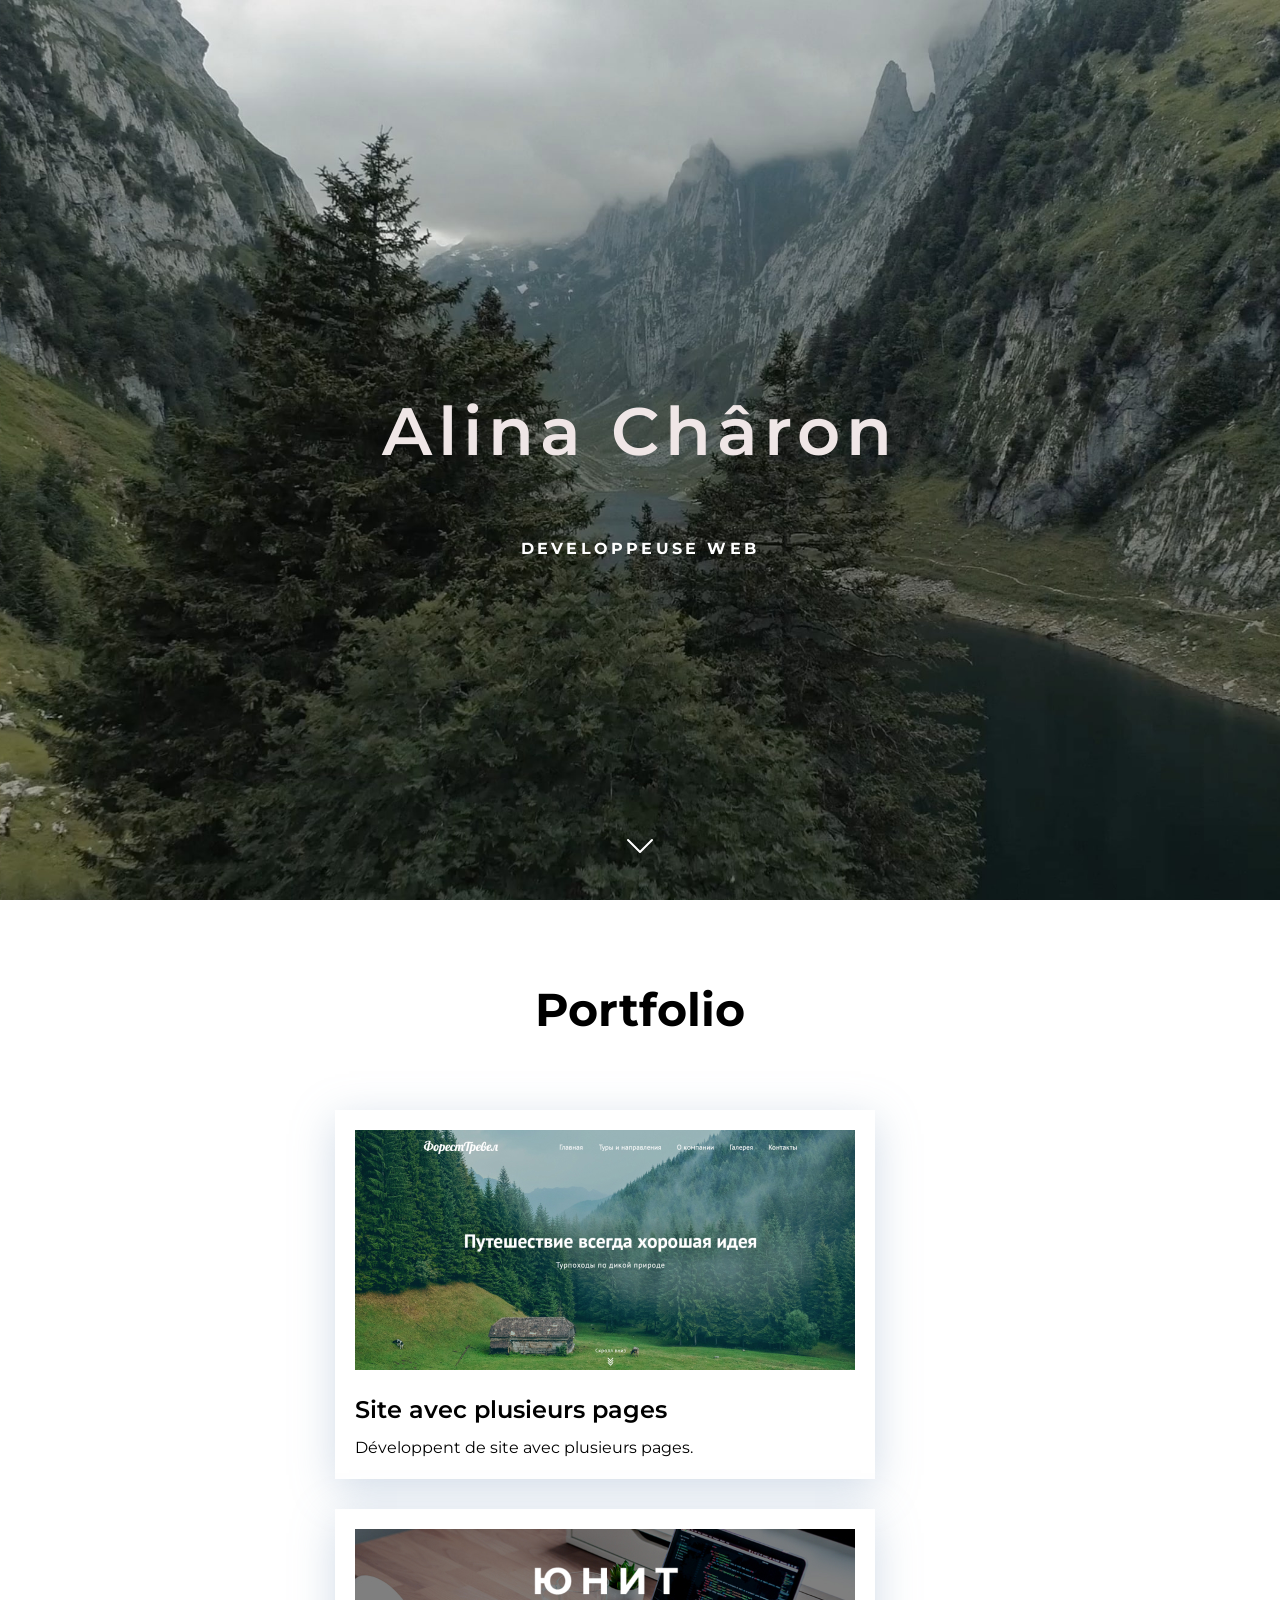
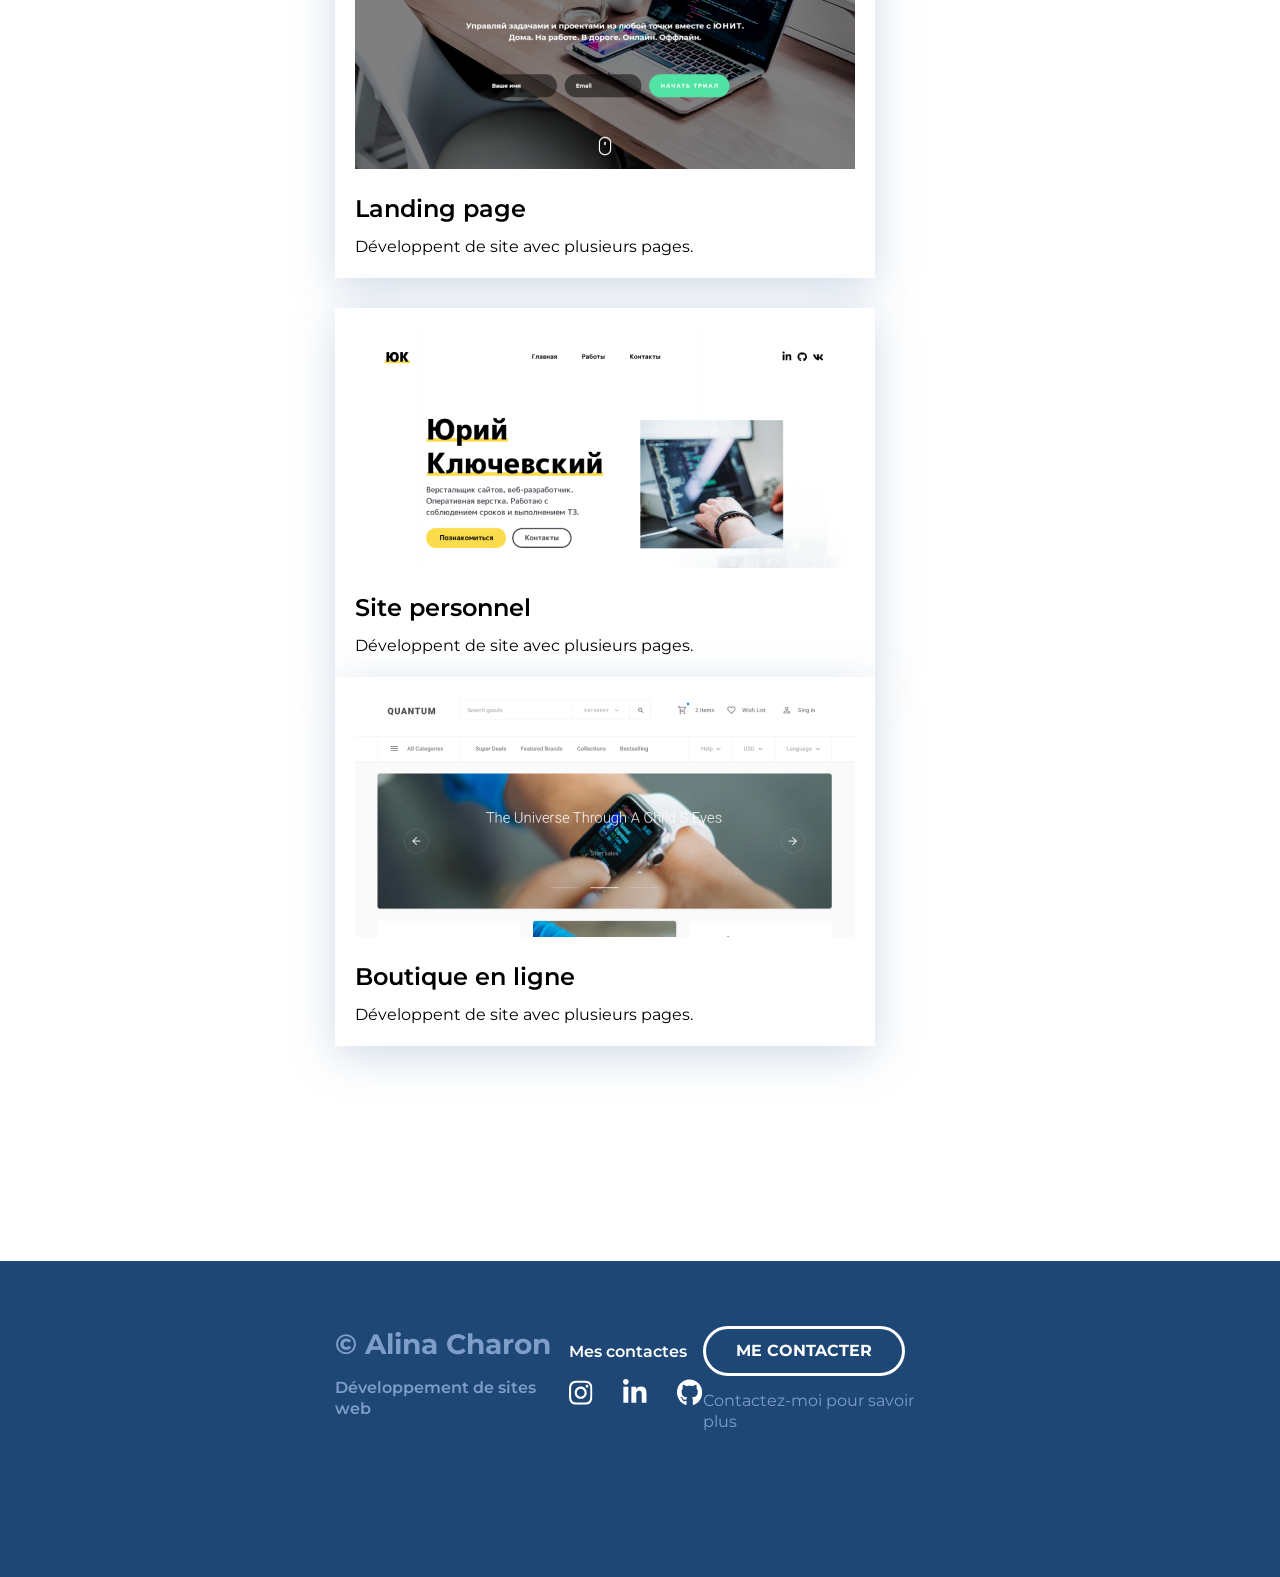
==== index.html @ 2ec5b975 "Add files via upload" ====
<!DOCTYPE html>
<html lang="fr">
<head>
    <meta charset="UTF-8">
    <meta name="viewport" content="width=device-width, initial-scale=1.0">
    <title>Alina Charon</title>
    <link rel="stylesheet" href="../css/style.css">
    <link rel="stylesheet" href="../css/media.css">
    <link rel="stylesheet" href="https://fonts.googleapis.com/css2?family=Montserrat:wght@400;600;700&family=Open+Sans:wght@300&display=swap">
</head>
<body>

    <header class="header" id="header">
        <h1 class="header_title">Alina Châron</h1>
        <p class="header_subtitle">Developpeuse Web</p>
        <a href="#portfolio" class="header-arrow"><img src="./img/header/arrow.svg" alt="lèche vers le bas"></a>
    </header>
<main>
    <section class="portfolio" id="portfolio">
        <div class="container">
            <h2 class="portfolio-header">Portfolio</h2>
            
            <div class="portfolio-cards-wrapper">
                <div class="card">
                <a class="card-link" href="/forest-travel.html">
                    <img class="card-img" src="./img/Portfolio/Group 5.jpg" alt="">
                    <h3 class="card-title">Site avec plusieurs pages</h3>
                    <p>Développent de site avec plusieurs pages.</p>
                </a>
                </div>
                <div class="card">
                    <a class="card-link" href="/forest-travel.html">
                        <img class="card-img" src="./img/Portfolio/Group 6.jpg" alt="">
                        <h3 class="card-title">Landing page</h3>
                        <p>Développent de site avec plusieurs pages.</p>
                    </a>
                </div>
                <div class="card">
                    <a class="card-link" href="/forest-travel.html">
                        <img class="card-img" src="./img/Portfolio/Group 7.jpg" alt="">
                        <h3 class="card-title">Site personnel</h3>
                        <p>Développent de site avec plusieurs pages.</p>
                    </a>
                </div>
                <div class="card">
                    <a class="card-link" href="/forest-travel.html">
                        <img class="card-img" src="./img/Portfolio/Group 8.jpg" alt="">
                        <h3 class="card-title">Boutique en ligne</h3>
                        <p>Développent de site avec plusieurs pages.</p>
                    </a>
                </div>
            </div>

        </div>
    </section>
</main>
    <footer class="footer">
        <div class="container">
            <div class="footer-row">
                <div class="footer-copyright">
                    <div class="footer-copyright-name">
                        © Alina Charon
                    </div>
                    <p>Développement de sites web</p>
                </div>

                <div class="footer-icons">
                    <p>Mes contactes</p>
                    <div class="footer-icons-row">
                        <a href="https://www.instagram.com/alina.charon/"> <img src="./img/icons/instagram 1.svg" alt=""></a>
                        <a href="https://www.linkedin.com/in/alina-ch%C3%A2ron/"> <img src="./img/icons/linkedin-in-brands.svg" alt=""></a>
                        <a href="https://github.com/alinacharon"> <img src="./img/icons/github-brands.svg" alt=""></a>
                    </div>

            </div>
            <div class="footer-contacts">
                <a class="footer-button" href="https://www.linkedin.com/in/alina-ch%C3%A2ron/">Me contacter</a>
                <p>Contactez-moi pour savoir plus</p>
            </div>
        </div>
        </div>
    </footer>
<script src="../libs/jquery-3.7.1.min.js"></script>
<script src="../libs/vide/jquery.vide.min.js"></script>

<script src="../js/main.js"></script>
</body>
</html>
---- css/style.css ----
* {
    box-sizing: border-box;
}
html {
    scroll-behavior: smooth;
}

body {
    margin: 0;
    font-family: 'Montserrat', sans-serif;
    color: black;
}
img {
    max-width: 100%;
}


.header {
    position: relative;
    width: 100%;
    height: 100vh;
    /* background-image:url('../img/header/header-bg.jpg'); */
    background-size: cover;
    background-repeat: no-repeat;
    background-position:center;
    display: flex;
    flex-direction: column;
    justify-content: center;
    align-items: center;
}
.container {
    width: 50%;
    margin-left: auto;
    margin-right: auto;
    padding-left: 15px;
    padding-right: 15px;
}
.header_title {
    color: rgb(239, 230, 230);
    font-size: 67px;
    letter-spacing: 6px ;
    font-weight: 600;
    line-height: 190%;
    margin-bottom: 25px;
    text-align: center;
}
.header_subtitle {
    color: white;
    font-size: 16px;
    font-family: Montserrat;
    font-weight: 700;
    text-transform: uppercase;
    line-height: 24px;
    letter-spacing: 3.20px;
}

.header-arrow {
    background-image: url('./img/header/arrow.svg');
    width: 48px;
    height: 48px;
    position: absolute;
    bottom: 30px;
    left: 50%;
    transform: translate(-50%,0); 
}
.header-arrow:hover {
    opacity: 0.3;
}
/*Portfolio*/
.portfolio {
padding-top: 80px;
padding-bottom: 115px;
}

.portfolio-cards-wrapper {
    display: flex;
    flex-wrap: wrap;
    justify-content: space-between;
}

.portfolio-header {
    margin: 0;
    margin-bottom: 70px;
    color: black;
    font-size: 46px;
    font-family: Montserrat;
    font-weight: 700;
    text-align: center;
    line-height: 59.80px;

}
.card {
    margin-bottom: 30px;
    background-color: white;
    max-width: 540px;
    box-shadow: 0px 10px 40px rgba(126.08, 155.18, 189.13, 0.35);
    transition: transform 0.2s ease-in
}
.card:hover {
    transform: translateY(-15px);
}

.card-link {
    padding: 20px;
    color: black;
    display: block;
    text-decoration: none;
    transition: color 0.2s ease-in; 
}

.card-link:hover {
    color: rgb(39,91,236);
    
}

.card:last-child, .card:nth-last-child(2) {
    margin-bottom: 0;
}

.card-img {
margin-bottom: 20px;
}

.card-title {
    margin: 0;
    margin-bottom: 13px;
    font-size: 24px;
    font-weight: 600;
    line-height: 31.20px;
}

.card p {
    margin: 0;
    font-size: 16px;
    font-weight: 400;
    line-height: 20.80px;
}

.footer {
    margin-top: 100px;
    padding-top: 65px;
    padding-bottom: 130px;
    background-color: #1E4776; 
    color:white;
}

.footer-row {
    display: flex;
    justify-content: space-between;
}

.footer-copyright {
     color: #7E9EC9;
     line-height: 1.3;
}

.footer-copyright-name {
    max-width: 350px;
    color: #7E9EC9;
    font-size: 28px;
    font-weight: 700;
    margin-bottom: 15px;

}

.footer-copyright p {
font-size: 16px;
font-weight: 600;
margin-bottom: 15px;
}
.footer-icons {
    max-width: 350px;
}

.footer-icons p {
    font-size: 16px;
    font-weight: 600;
    line-height: 1.3;
}

.footer-icons-row {
    display: flex;
    align-items: center;
}

.footer-icons-row >* + * {
    margin-left: 30px;
}

.footer-contacts {
    font-size: 16px; 
    font-weight: 700; 
    max-width: 350px;
}

.footer-button {
    color: white;
    padding-left: 30px;
    padding-right: 30px;
    display: inline-block;
    border-radius: 50px; 
    height: 50px;
    border: 3px white solid;
    line-height: 44px;
    font-size: 16px; 
    font-weight: 700; 
    text-transform: uppercase; 
    text-decoration: none;
    transition: all 0.2s ease-in; 

}
.footer-button:hover {
    background-color: white;
    color: #1E4776;
}

.footer-contacts p {
    margin: 15px 0;
    color: #7E9EC9;
    font-size: 16px;
    font-weight: 400;
    line-height: 20.80px;
}

/*Project*/

.project {
padding-top: 80px 0 120px 0;
text-align: center;

}
.project-header {
    color: black;
    font-size: 46px;
    font-weight: 700;
    line-height: 59.80px;
    margin-bottom: 40px;

}
.project-img {
    margin-bottom: 70px;

}
.project-description {
    margin: 0 auto 60px;
    max-width: 730px;

}
.project-description p {
    font-size: 16px;
    margin-top: 0;
    margin-bottom: 15px;
    font-weight: 400;
    line-height: 24px;
    
}
.project-description a {
    text-decoration: none;
}

.project-button-back {
    color:  #275BEC;
    padding-left: 30px;
    padding-right: 30px;
    display: inline-block;
    border-radius: 50px; 
    height: 60px;
    border: 3px  #275BEC solid;
    line-height: 54px;
    font-size: 16px; 
    font-weight: 700; 
    text-transform: uppercase; 
    text-decoration: none;
}

.project-button-back:hover {
    background-color:  #275BEC;
    color: white;
    transition: all 0.2s ease-in; 
}
---- css/media.css ----
/* Медиа запрос: для экранов с шириной ДО 1140px */
@media (max-width: 1140px) {
    .card {
        width: calc(50% - 15px);
    }

    .footer {
        padding-top: 40px;
        padding-bottom: 60px;
    }

    .footer-row {
        flex-direction: column-reverse;
        align-items: center;
        text-align: center;
    }

    .footer-col {
        margin-bottom: 50px;
    }

    .footer-col:first-child {
        margin-bottom: 0;
    }


}

/* Медиа запрос: для экранов с шириной ДО 760px */
@media (max-width: 760px) {
    .header-title {
        font-size: 32px;
    }

    .header-subtitle {
        font-size: 14px;
    }

    .portfolio {
        padding-top: 40px;
        padding-bottom: 60px;
    }

    .portfolio-header {
        font-size: 32px;
        margin-bottom: 30px;
    }

    .portfolio-cards-wrapper {
        justify-content: center;
    }

    .card {
        max-width: 530px;
        width: 100%;
    }

    .card:nth-last-child(2) {
        margin-bottom: 30px;
    }

    .card-link {
        padding: 15px;
    }

    .card-img {
        margin-bottom: 10px;
    }

    .card-title {
        font-size: 18px;
        margin-bottom: 10px;
    }

    .card p {
        font-size: 14px;
    }

    .footer-copyright-name {
        font-size: 18px;
        margin-bottom: 5px;
    }

    .footer-copyright p {
        font-size: 14px;
    }

    .footer-icons p {
        font-size: 14px;
    }

    .footer-contacts p {
        font-size: 14px;
        margin: 0;
        margin-top: 15px;
    }

    /* Дополнительный фикс. которого не было в видео */
    .footer-button {
        padding-left: 15px;
        padding-right: 15px;
    }

    .project {
        padding: 40px 0 60px;
    }

    .project-header {
        font-size: 28px;
        margin-bottom: 30px;
    }

    .project-img {
        margin-bottom: 20px;
    }

    .project-description {
        margin-bottom: 50px;
    }

    .project-button-back {
        padding: 0 10px;
        width: 100%;
        max-width: 320px;
        font-size: 10px;
    }
   

}
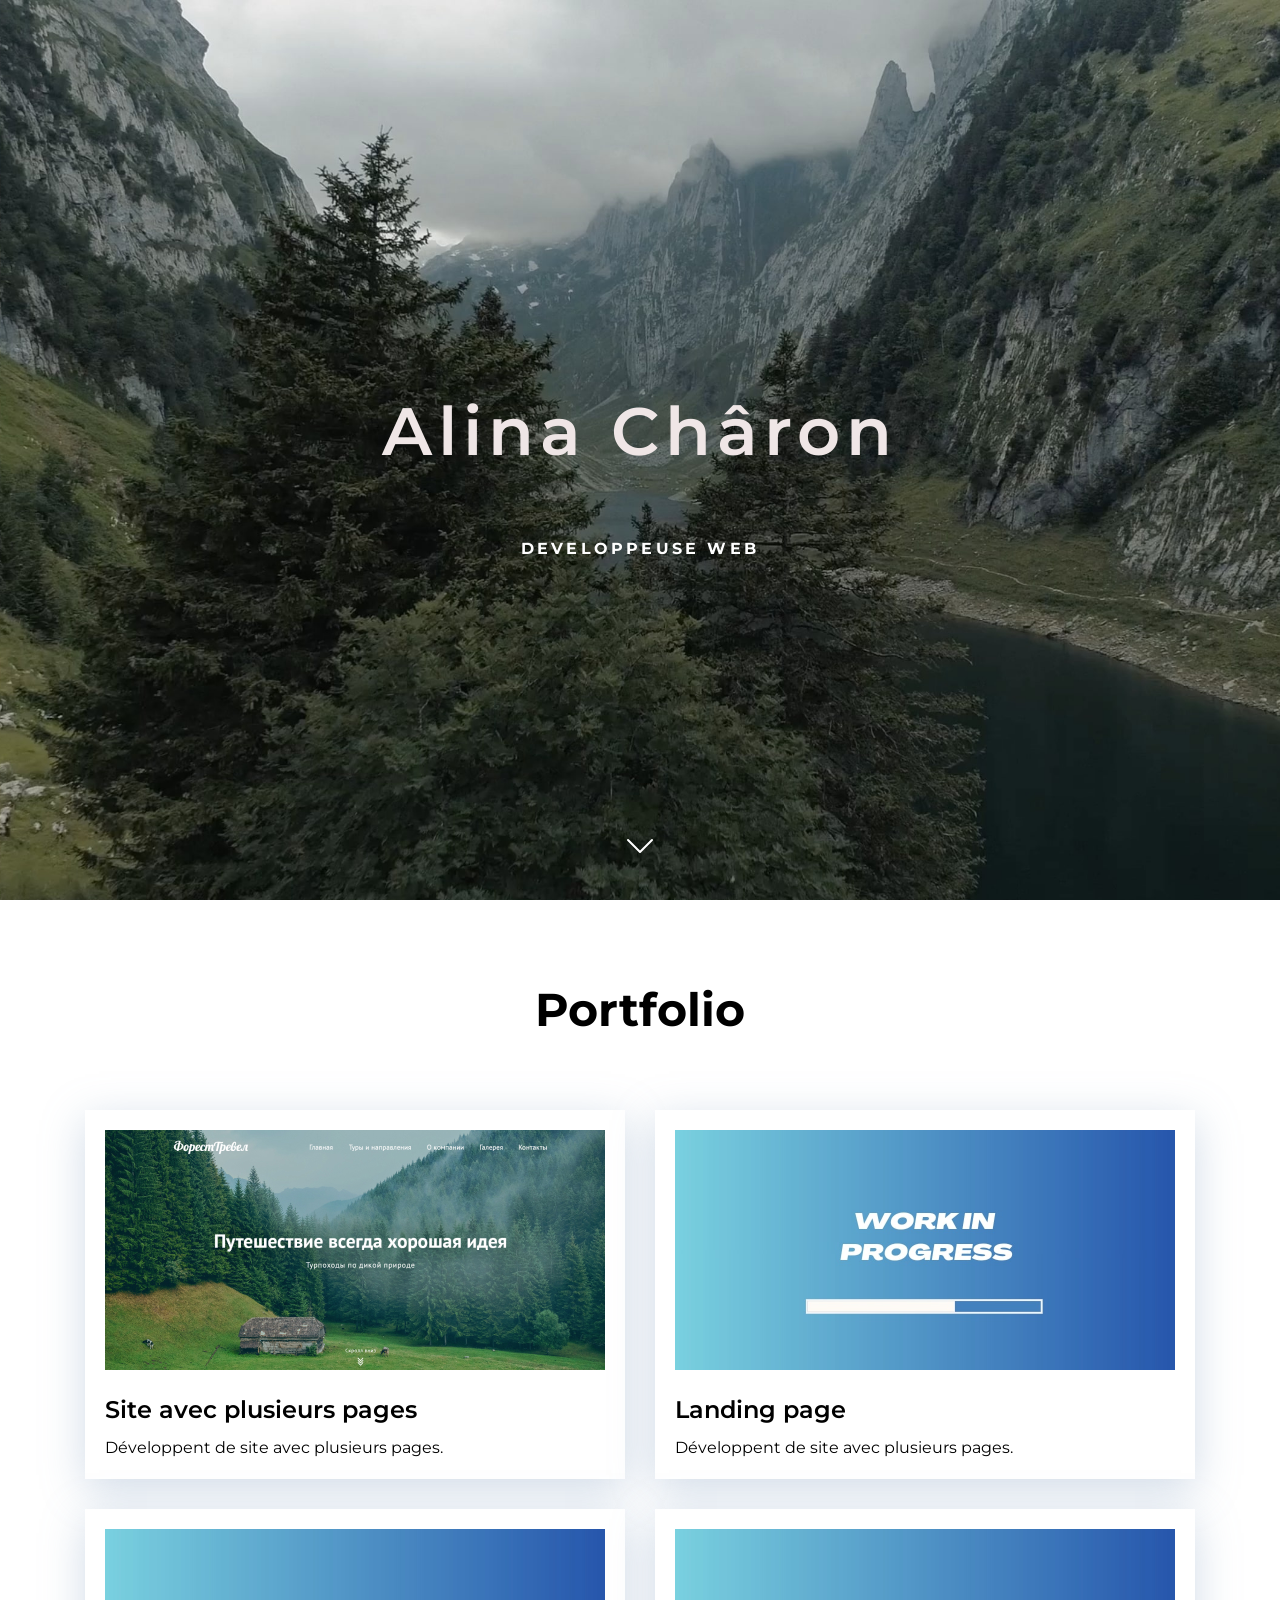
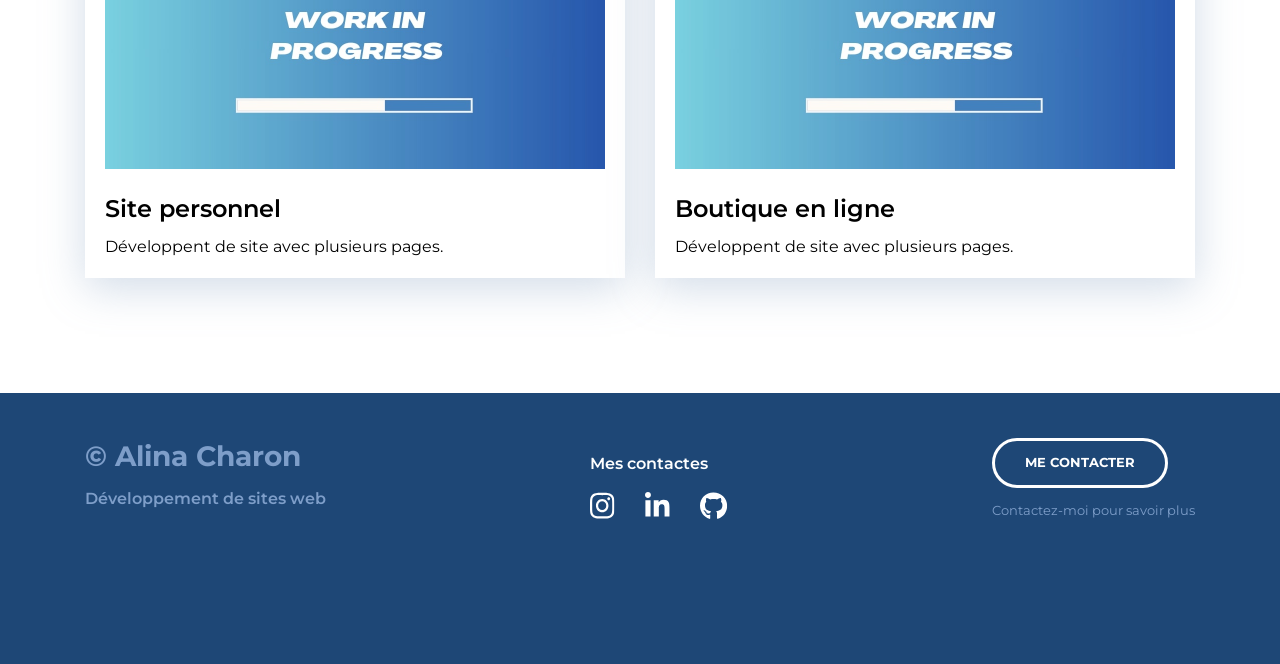
==== commit 2bcce640: "Update index.html" ====
--- a/index.html
+++ b/index.html
@@ -5,7 +5,7 @@
     <meta name="viewport" content="width=device-width, initial-scale=1.0">
     <title>Alina Charon</title>
     <link rel="stylesheet" href="../css/style.css">
-    <link rel="stylesheet" href="../css/media.css">
+    <link rel="stylesheet" href="../css/media.css"> 
     <link rel="stylesheet" href="https://fonts.googleapis.com/css2?family=Montserrat:wght@400;600;700&family=Open+Sans:wght@300&display=swap">
 </head>
 <body>
@@ -29,22 +29,22 @@
                 </a>
                 </div>
                 <div class="card">
-                    <a class="card-link" href="/forest-travel.html">
-                        <img class="card-img" src="./img/Portfolio/Group 6.jpg" alt="">
+                    <a class="card-link" href="#">
+                        <img class="card-img" src="./img/Portfolio/in-progress.jpg" alt="">
                         <h3 class="card-title">Landing page</h3>
                         <p>Développent de site avec plusieurs pages.</p>
                     </a>
                 </div>
                 <div class="card">
-                    <a class="card-link" href="/forest-travel.html">
-                        <img class="card-img" src="./img/Portfolio/Group 7.jpg" alt="">
+                    <a class="card-link" href="#">
+                        <img class="card-img" src="./img/Portfolio/in-progress.jpg" alt="">
                         <h3 class="card-title">Site personnel</h3>
                         <p>Développent de site avec plusieurs pages.</p>
                     </a>
                 </div>
                 <div class="card">
-                    <a class="card-link" href="/forest-travel.html">
-                        <img class="card-img" src="./img/Portfolio/Group 8.jpg" alt="">
+                    <a class="card-link" href="#">
+                        <img class="card-img" src="./img/Portfolio/in-progress.jpg" alt="">
                         <h3 class="card-title">Boutique en ligne</h3>
                         <p>Développent de site avec plusieurs pages.</p>
                     </a>
--- a/css/style.css
+++ b/css/style.css
@@ -1,6 +1,8 @@
+
 * {
     box-sizing: border-box;
 }
+
 html {
     scroll-behavior: smooth;
 }
@@ -8,36 +10,46 @@
 body {
     margin: 0;
     font-family: 'Montserrat', sans-serif;
-    color: black;
-}
+    color: #000000;
+}
+
 img {
     max-width: 100%;
 }
 
-
-.header {
-    position: relative;
-    width: 100%;
-    height: 100vh;
-    /* background-image:url('../img/header/header-bg.jpg'); */
-    background-size: cover;
-    background-repeat: no-repeat;
-    background-position:center;
-    display: flex;
-    flex-direction: column;
-    justify-content: center;
-    align-items: center;
-}
 .container {
-    width: 50%;
+    max-width: 1140px;
     margin-left: auto;
     margin-right: auto;
     padding-left: 15px;
     padding-right: 15px;
 }
+
+.none {
+    display: none !important;
+}
+
+/* Header */
+
+.header {
+    position: relative;
+
+    display: flex;
+    flex-direction: column; 
+    justify-content: center; 
+    align-items: center; 
+
+    width: 100%;
+    height: 100vh;
+
+  
+    background-size: cover;
+    background-position: center;
+}
+
 .header_title {
     color: rgb(239, 230, 230);
-    font-size: 67px;
+    font-size: clamp(28px, 8vw, 67px);
     letter-spacing: 6px ;
     font-weight: 600;
     line-height: 190%;
@@ -55,21 +67,33 @@
 }
 
 .header-arrow {
-    background-image: url('./img/header/arrow.svg');
     width: 48px;
     height: 48px;
+
     position: absolute;
     bottom: 30px;
     left: 50%;
-    transform: translate(-50%,0); 
+    transform: translate(-50%, 0);
 }
 .header-arrow:hover {
     opacity: 0.3;
 }
-/*Portfolio*/
+
+/* Portfolio */
+
 .portfolio {
-padding-top: 80px;
-padding-bottom: 115px;
+    padding-top: 80px;
+    padding-bottom: 115px;
+}
+
+.portfolio-header {
+    margin: 0;
+    margin-bottom: 70px;
+    font-weight: 700;
+    font-size: 46px;
+    line-height: 130%;
+    text-align: center;
+    color: #000000;
 }
 
 .portfolio-cards-wrapper {
@@ -78,39 +102,28 @@
     justify-content: space-between;
 }
 
-.portfolio-header {
-    margin: 0;
-    margin-bottom: 70px;
-    color: black;
-    font-size: 46px;
-    font-family: Montserrat;
-    font-weight: 700;
-    text-align: center;
-    line-height: 59.80px;
-
-}
 .card {
     margin-bottom: 30px;
+    max-width: 540px;
     background-color: white;
-    max-width: 540px;
-    box-shadow: 0px 10px 40px rgba(126.08, 155.18, 189.13, 0.35);
-    transition: transform 0.2s ease-in
-}
+    box-shadow: 0px 10px 40px rgba(126, 155, 189, 0.35);
+    transition: transform 0.2s ease-in;
+}
+
 .card:hover {
     transform: translateY(-15px);
 }
 
 .card-link {
+    display: block;
     padding: 20px;
     color: black;
-    display: block;
     text-decoration: none;
-    transition: color 0.2s ease-in; 
+    transition: color 0.2s ease-in;
 }
 
 .card-link:hover {
-    color: rgb(39,91,236);
-    
+    color: rgb(39, 91, 236);
 }
 
 .card:last-child, .card:nth-last-child(2) {
@@ -118,63 +131,64 @@
 }
 
 .card-img {
-margin-bottom: 20px;
+    margin-bottom: 20px;
 }
 
 .card-title {
     margin: 0;
     margin-bottom: 13px;
+    font-weight: 600;
     font-size: 24px;
-    font-weight: 600;
-    line-height: 31.20px;
+    line-height: 130%;
 }
 
 .card p {
     margin: 0;
     font-size: 16px;
-    font-weight: 400;
-    line-height: 20.80px;
-}
+    line-height: 130%;
+}
+
+/* Footer */
 
 .footer {
-    margin-top: 100px;
-    padding-top: 65px;
+    padding-top: 45px;
     padding-bottom: 130px;
-    background-color: #1E4776; 
-    color:white;
+    background: #1E4776;
+    color: white;
 }
 
 .footer-row {
     display: flex;
+    flex-direction: row;
     justify-content: space-between;
 }
 
+.footer-col {
+    max-width: 350px;
+    flex-grow: 1;
+}
+
 .footer-copyright {
-     color: #7E9EC9;
-     line-height: 1.3;
+    color: #7E9EC9;
+    line-height: 1.3;    
 }
 
 .footer-copyright-name {
-    max-width: 350px;
-    color: #7E9EC9;
-    font-size: 28px;
-    font-weight: 700;
+    font-weight: 700;
+    font-size: clamp(16px, 3vw, 28px);
     margin-bottom: 15px;
-
 }
 
 .footer-copyright p {
-font-size: 16px;
-font-weight: 600;
-margin-bottom: 15px;
-}
-.footer-icons {
-    max-width: 350px;
+    margin: 0;
+    margin-bottom: 15px;
+    font-size: clamp(10px, 2vw, 16px);
+    font-weight: 600;
 }
 
 .footer-icons p {
-    font-size: 16px;
-    font-weight: 600;
+    font-weight: 600;
+    font-size: 16px;
     line-height: 1.3;
 }
 
@@ -183,32 +197,29 @@
     align-items: center;
 }
 
-.footer-icons-row >* + * {
+.footer-icons-row > * + * {
     margin-left: 30px;
 }
 
-.footer-contacts {
-    font-size: 16px; 
-    font-weight: 700; 
-    max-width: 350px;
-}
-
 .footer-button {
-    color: white;
+    display: inline-block;
+    height: 50px;
     padding-left: 30px;
     padding-right: 30px;
-    display: inline-block;
-    border-radius: 50px; 
-    height: 50px;
-    border: 3px white solid;
+
+    border: 3px solid #FFFFFF;
+    border-radius: 50px;
+
+    color: white;
+    font-weight: 700;
+    font-size: clamp(8px, 1vw, 16px);
     line-height: 44px;
-    font-size: 16px; 
-    font-weight: 700; 
-    text-transform: uppercase; 
+    text-transform: uppercase;
     text-decoration: none;
-    transition: all 0.2s ease-in; 
-
-}
+
+    transition: all 0.2s ease-in;
+}
+
 .footer-button:hover {
     background-color: white;
     color: #1E4776;
@@ -216,62 +227,62 @@
 
 .footer-contacts p {
     margin: 15px 0;
+    font-size: clamp(10px, 1vw, 16px);
+    line-height: 1.3;
     color: #7E9EC9;
-    font-size: 16px;
-    font-weight: 400;
-    line-height: 20.80px;
-}
-
-/*Project*/
+    text-align: center;
+}
+
+/* Project */
 
 .project {
-padding-top: 80px 0 120px 0;
-text-align: center;
-
-}
+    padding: 80px 0 120px 0;
+    text-align: center;
+}
+
 .project-header {
-    color: black;
+    margin: 0;
+    margin-bottom: 40px;
+    font-weight: bold;
     font-size: 46px;
-    font-weight: 700;
-    line-height: 59.80px;
-    margin-bottom: 40px;
-
-}
+    line-height: 1.3;
+}
+
 .project-img {
     margin-bottom: 70px;
-
-}
+}
+
 .project-description {
     margin: 0 auto 60px;
     max-width: 730px;
-
-}
+}
+
 .project-description p {
-    font-size: 16px;
     margin-top: 0;
     margin-bottom: 15px;
-    font-weight: 400;
-    line-height: 24px;
-    
-}
-.project-description a {
-    text-decoration: none;
+    font-size: 16px;
+    line-height: 1.5;
 }
 
 .project-button-back {
-    color:  #275BEC;
+    display: inline-block;
+    height: 60px;
     padding-left: 30px;
     padding-right: 30px;
-    display: inline-block;
-    border-radius: 50px; 
-    height: 60px;
-    border: 3px  #275BEC solid;
+
+    border: 3px solid #275BEC;
+    border-radius: 50px;
+
+    color: #275BEC;
+    font-weight: 700;
+    font-size: 16px;
     line-height: 54px;
-    font-size: 16px; 
-    font-weight: 700; 
-    text-transform: uppercase; 
+    text-transform: uppercase;
     text-decoration: none;
-}
+
+    transition: all 0.2s ease-in;
+}
+
 
 .project-button-back:hover {
     background-color:  #275BEC;
--- a/css/media.css
+++ b/css/media.css
@@ -1,9 +1,8 @@
-/* Медиа запрос: для экранов с шириной ДО 1140px */
 @media (max-width: 1140px) {
     .card {
         width: calc(50% - 15px);
     }
-
+  
     .footer {
         padding-top: 40px;
         padding-bottom: 60px;
@@ -26,7 +25,6 @@
 
 }
 
-/* Медиа запрос: для экранов с шириной ДО 760px */
 @media (max-width: 760px) {
     .header-title {
         font-size: 32px;
@@ -88,14 +86,13 @@
     .footer-icons p {
         font-size: 14px;
     }
-
+    
     .footer-contacts p {
         font-size: 14px;
         margin: 0;
         margin-top: 15px;
     }
 
-    /* Дополнительный фикс. которого не было в видео */
     .footer-button {
         padding-left: 15px;
         padding-right: 15px;
@@ -122,8 +119,5 @@
         padding: 0 10px;
         width: 100%;
         max-width: 320px;
-        font-size: 10px;
     }
-   
-
 }
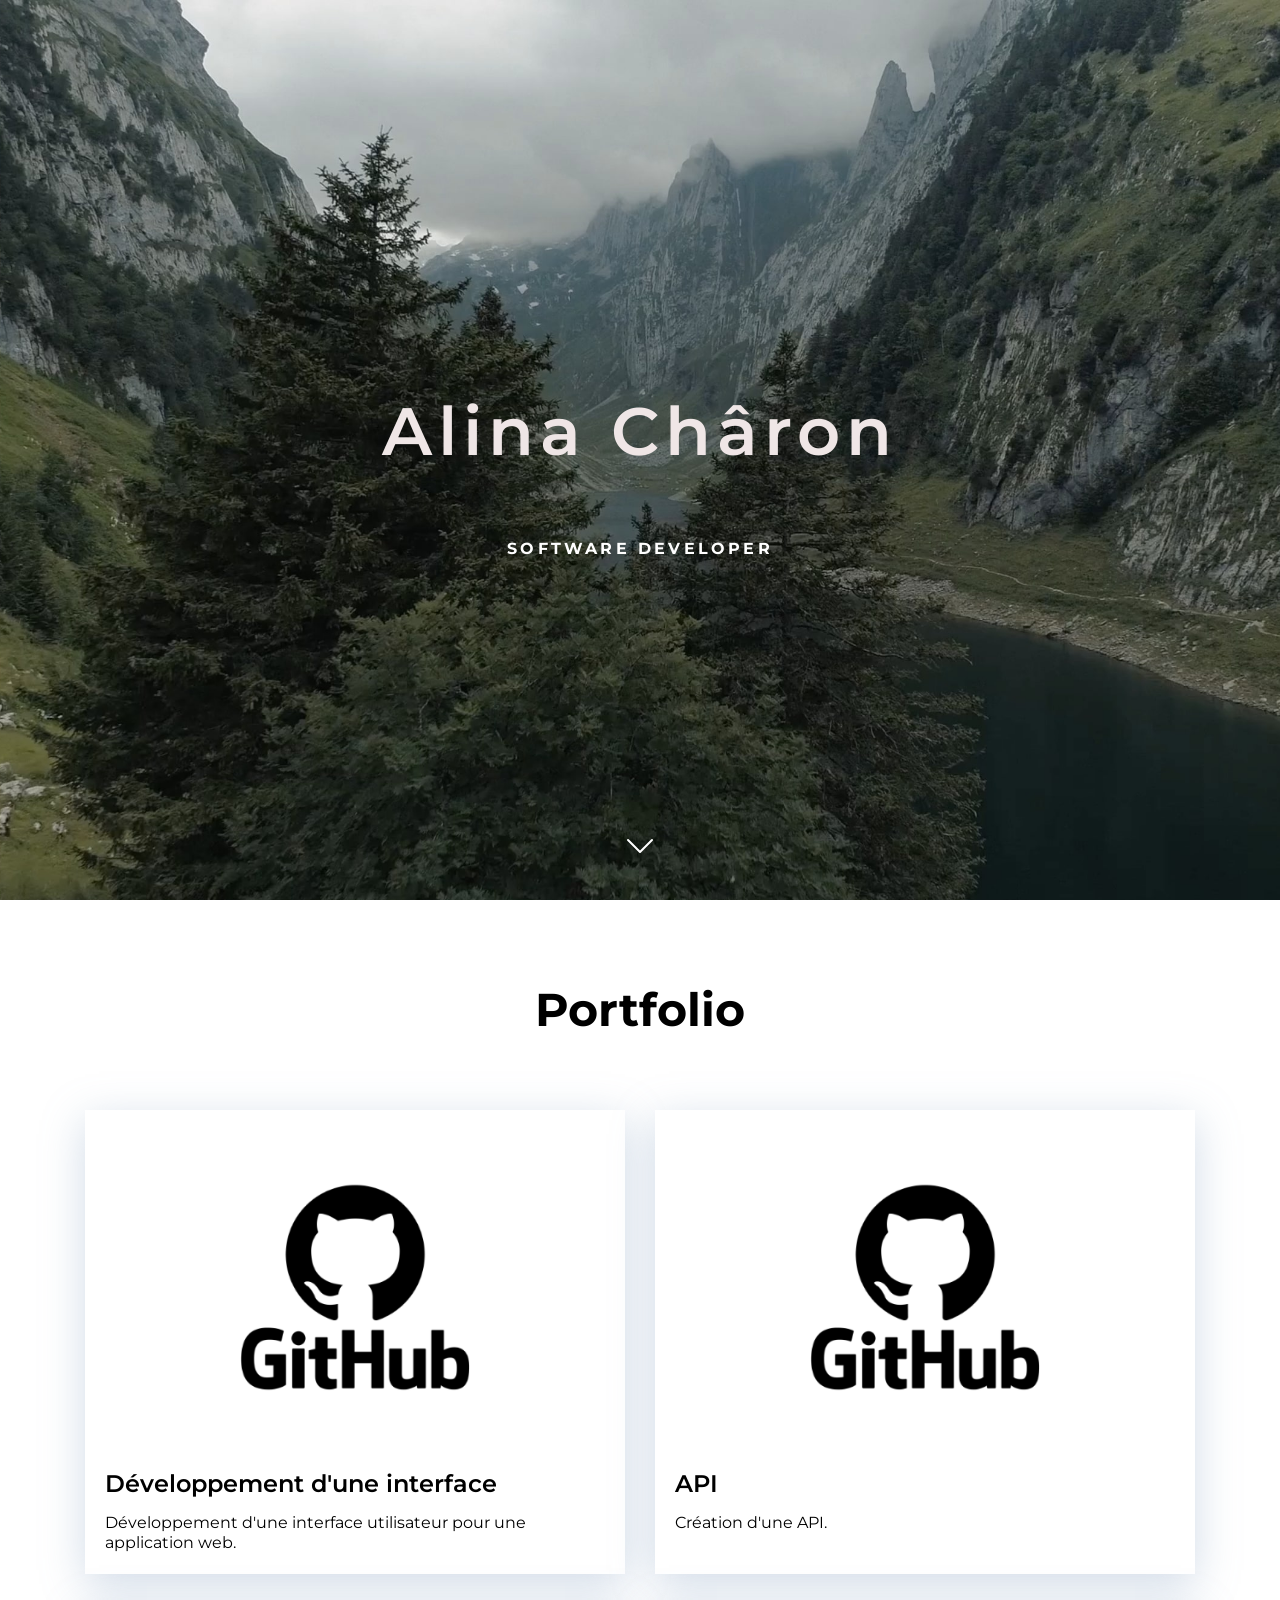
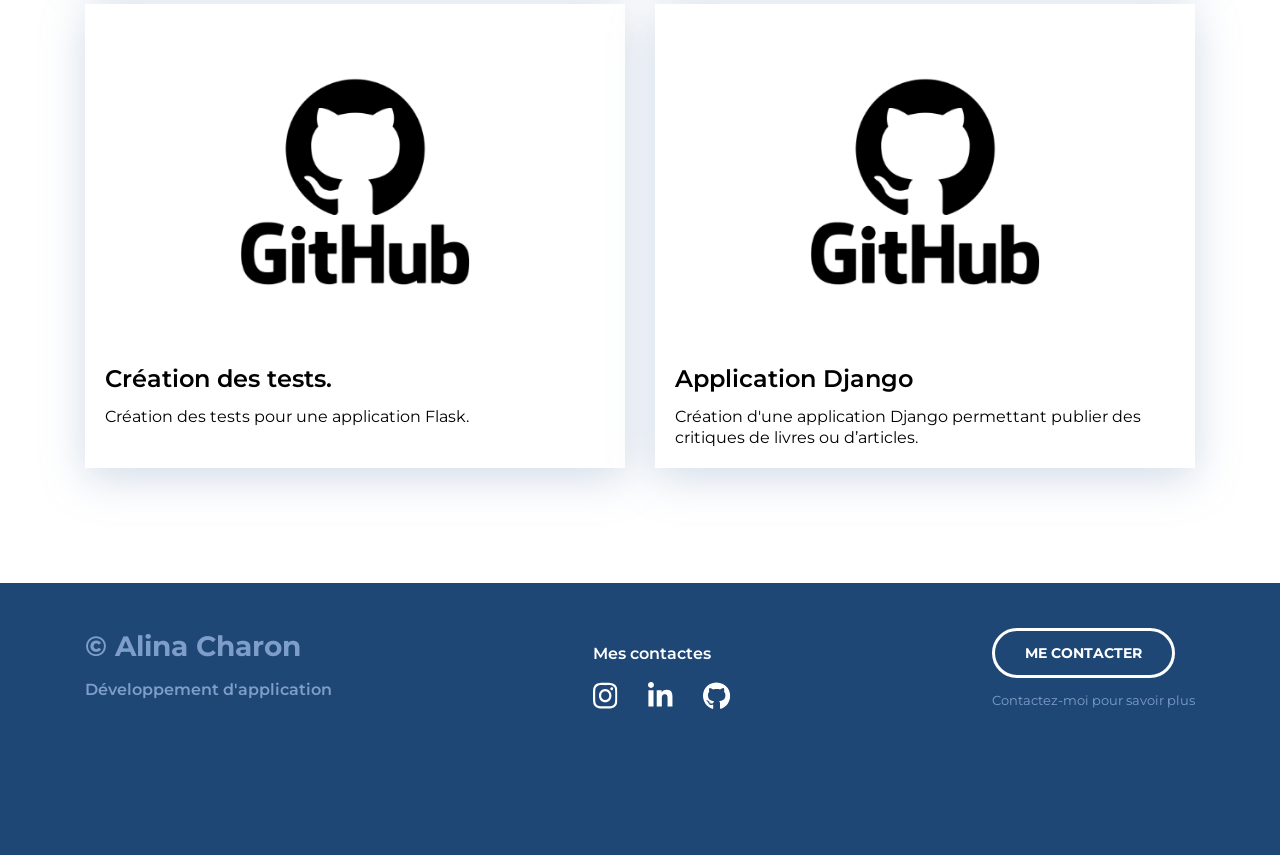
==== commit 3af8dedf: "Update" ====
--- a/index.html
+++ b/index.html
@@ -12,7 +12,7 @@
 
     <header class="header" id="header">
         <h1 class="header_title">Alina Châron</h1>
-        <p class="header_subtitle">Developpeuse Web</p>
+        <p class="header_subtitle">Software Developer</p>
         <a href="#portfolio" class="header-arrow"><img src="./img/header/arrow.svg" alt="lèche vers le bas"></a>
     </header>
 <main>
@@ -22,31 +22,31 @@
             
             <div class="portfolio-cards-wrapper">
                 <div class="card">
-                <a class="card-link" href="/forest-travel.html">
-                    <img class="card-img" src="./img/Portfolio/Group 5.jpg" alt="">
-                    <h3 class="card-title">Site avec plusieurs pages</h3>
-                    <p>Développent de site avec plusieurs pages.</p>
+                <a class="card-link" href="https://github.com/alinacharon/JustStreamIt">
+                    <img class="card-img" src="./img/Portfolio/github-logo.webp" alt="Projet sur GitHub">
+                    <h3 class="card-title">Développement d'une interface</h3>
+                    <p>Développement d'une interface utilisateur pour une application web.</p>
                 </a>
                 </div>
                 <div class="card">
-                    <a class="card-link" href="#">
-                        <img class="card-img" src="./img/Portfolio/in-progress.jpg" alt="">
-                        <h3 class="card-title">Landing page</h3>
-                        <p>Développent de site avec plusieurs pages.</p>
+                    <a class="card-link" href="https://github.com/alinacharon/SoftDesk">
+                        <img class="card-img" src="./img/Portfolio/github-logo.webp" alt="Projet sur GitHub">
+                        <h3 class="card-title">API</h3>
+                        <p>Création d'une API.</p>
                     </a>
                 </div>
                 <div class="card">
-                    <a class="card-link" href="#">
-                        <img class="card-img" src="./img/Portfolio/in-progress.jpg" alt="">
-                        <h3 class="card-title">Site personnel</h3>
-                        <p>Développent de site avec plusieurs pages.</p>
+                    <a class="card-link" href="https://github.com/alinacharon/Python_Testing">
+                        <img class="card-img" src="./img/Portfolio/github-logo.webp" alt="Projet sur GitHub">
+                        <h3 class="card-title">Création des tests.</h3>
+                        <p>Création des tests pour une application Flask.</p>
                     </a>
                 </div>
                 <div class="card">
-                    <a class="card-link" href="#">
-                        <img class="card-img" src="./img/Portfolio/in-progress.jpg" alt="">
-                        <h3 class="card-title">Boutique en ligne</h3>
-                        <p>Développent de site avec plusieurs pages.</p>
+                    <a class="card-link" href="https://github.com/alinacharon/LITReview">
+                        <img class="card-img" src="./img/Portfolio/github-logo.webp" alt="Projet sur GitHub">
+                        <h3 class="card-title">Application Django</h3>
+                        <p>Création d'une application Django permettant publier des critiques de livres ou d’articles.</p>
                     </a>
                 </div>
             </div>
@@ -61,7 +61,7 @@
                     <div class="footer-copyright-name">
                         © Alina Charon
                     </div>
-                    <p>Développement de sites web</p>
+                    <p>Développement d'application</p>
                 </div>
 
                 <div class="footer-icons">
--- a/css/style.css
+++ b/css/style.css
@@ -212,7 +212,7 @@
 
     color: white;
     font-weight: 700;
-    font-size: clamp(8px, 1vw, 16px);
+    font-size: clamp(14px, 1vw, 16px);
     line-height: 44px;
     text-transform: uppercase;
     text-decoration: none;
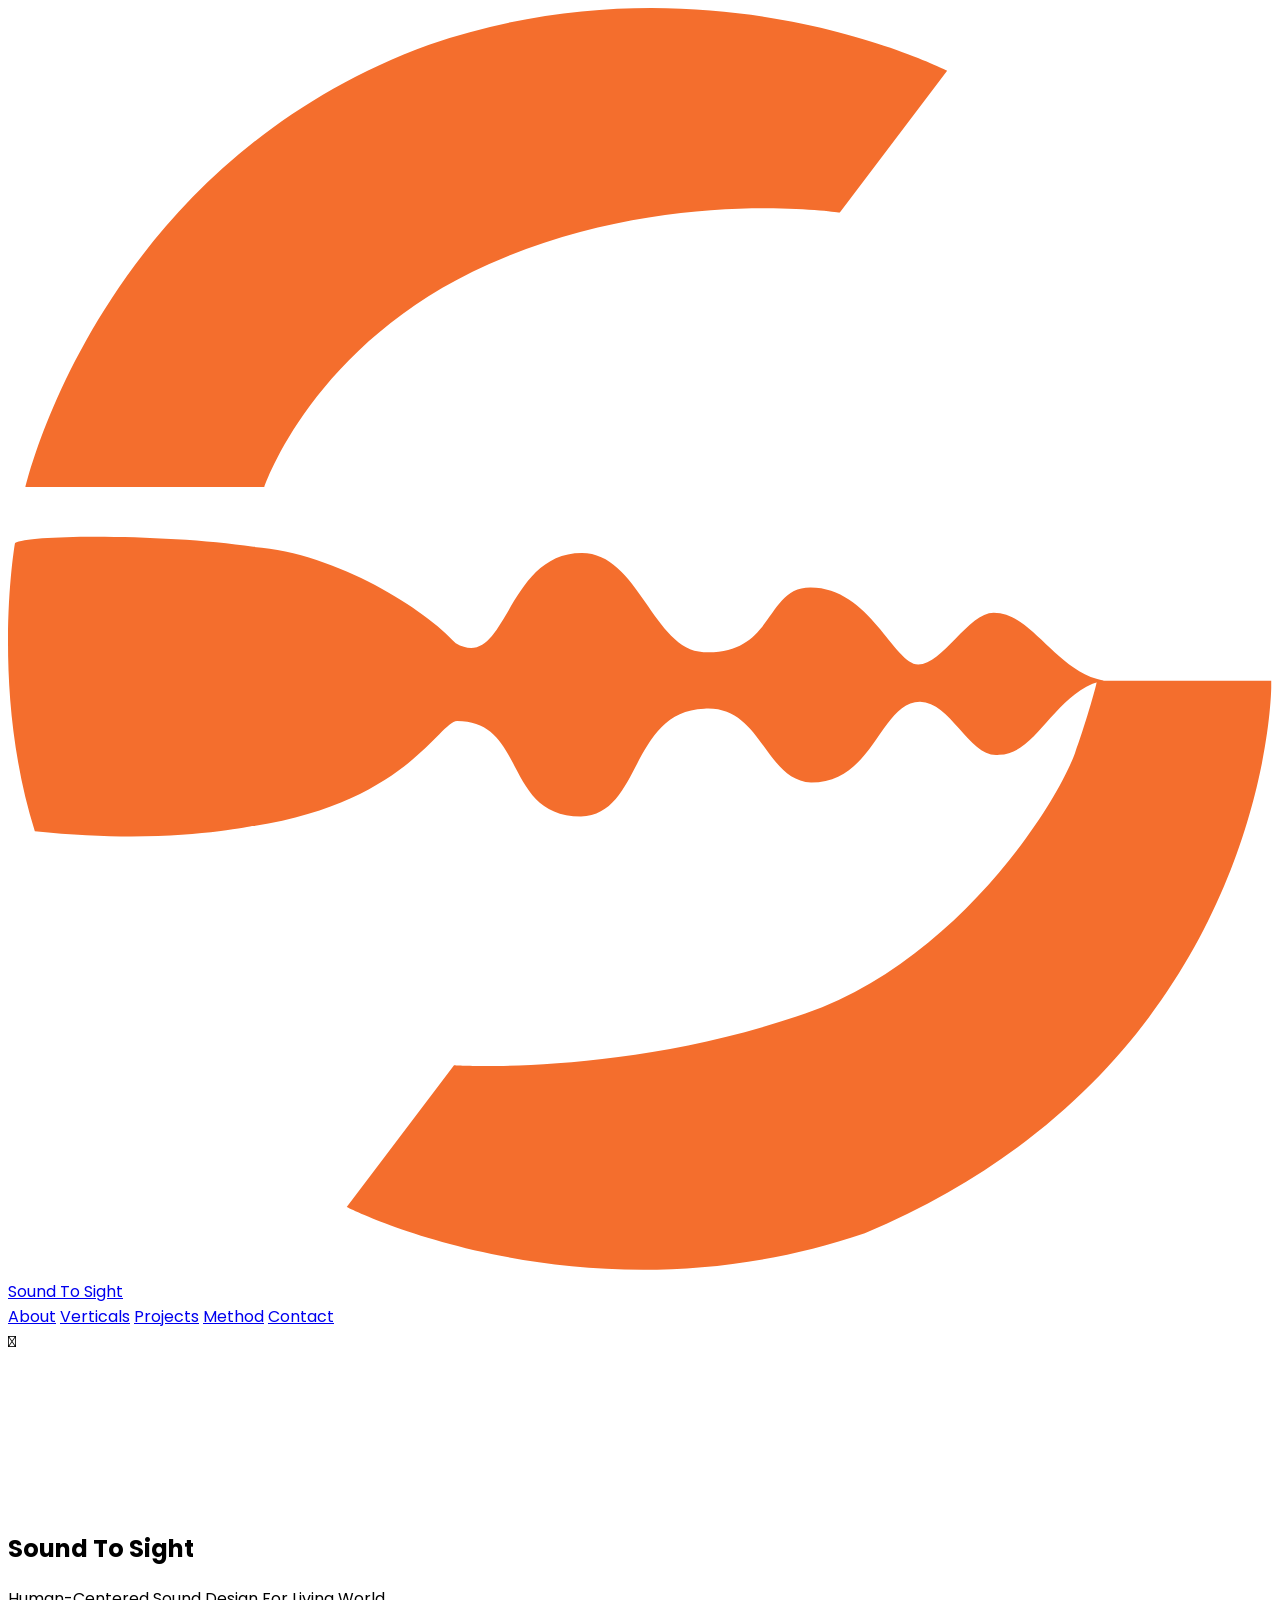
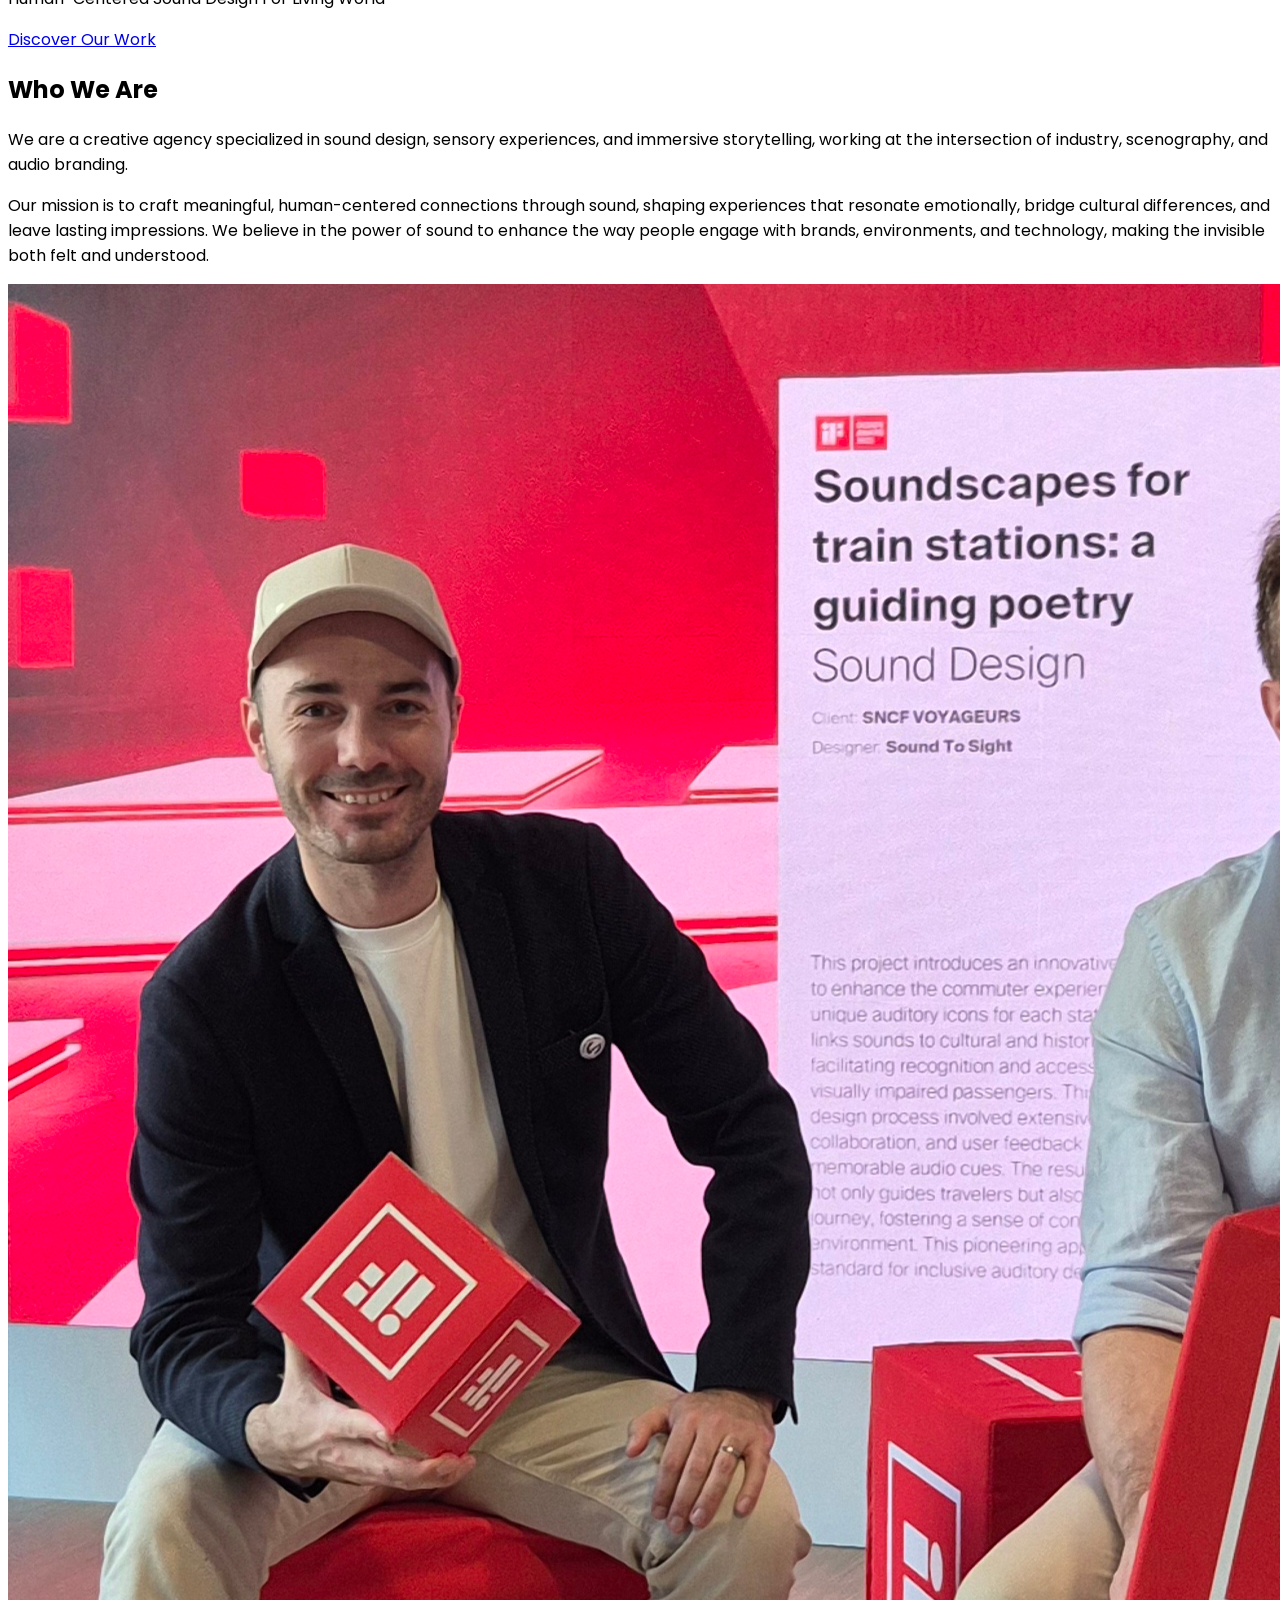
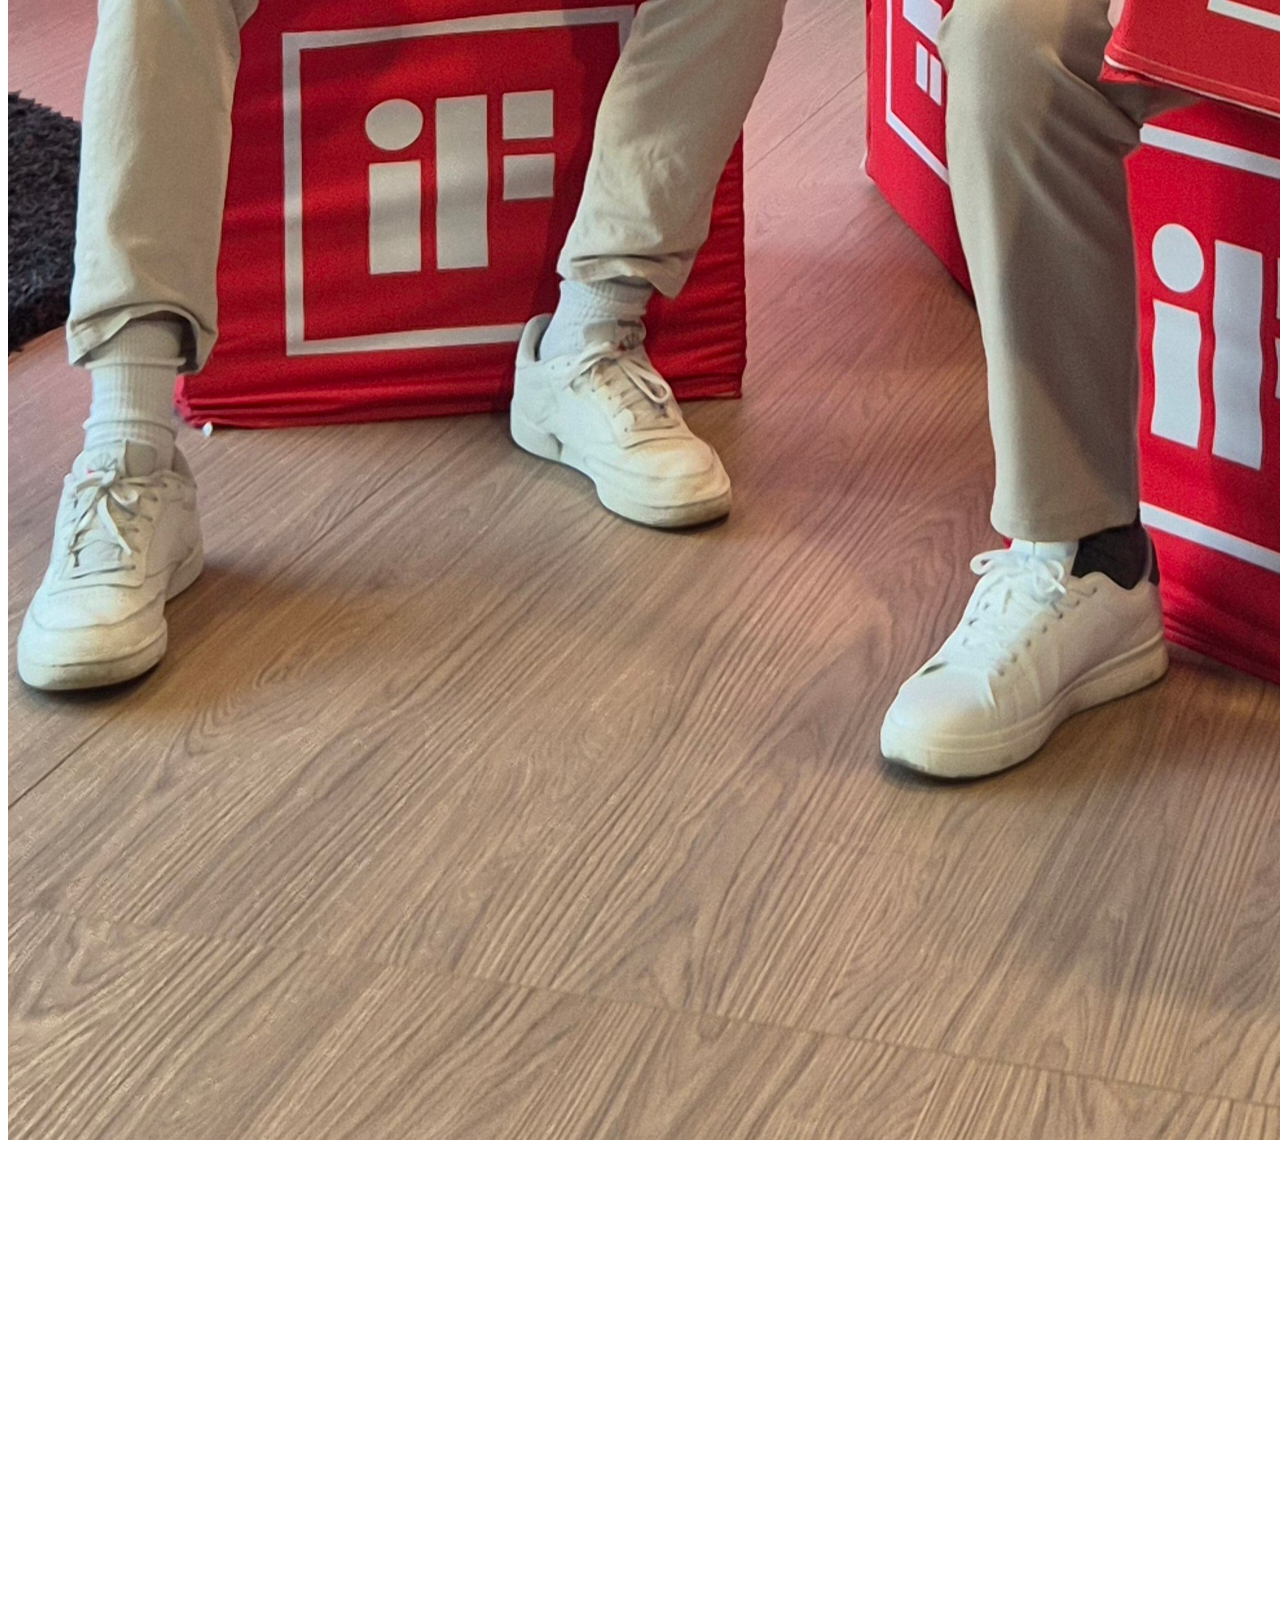
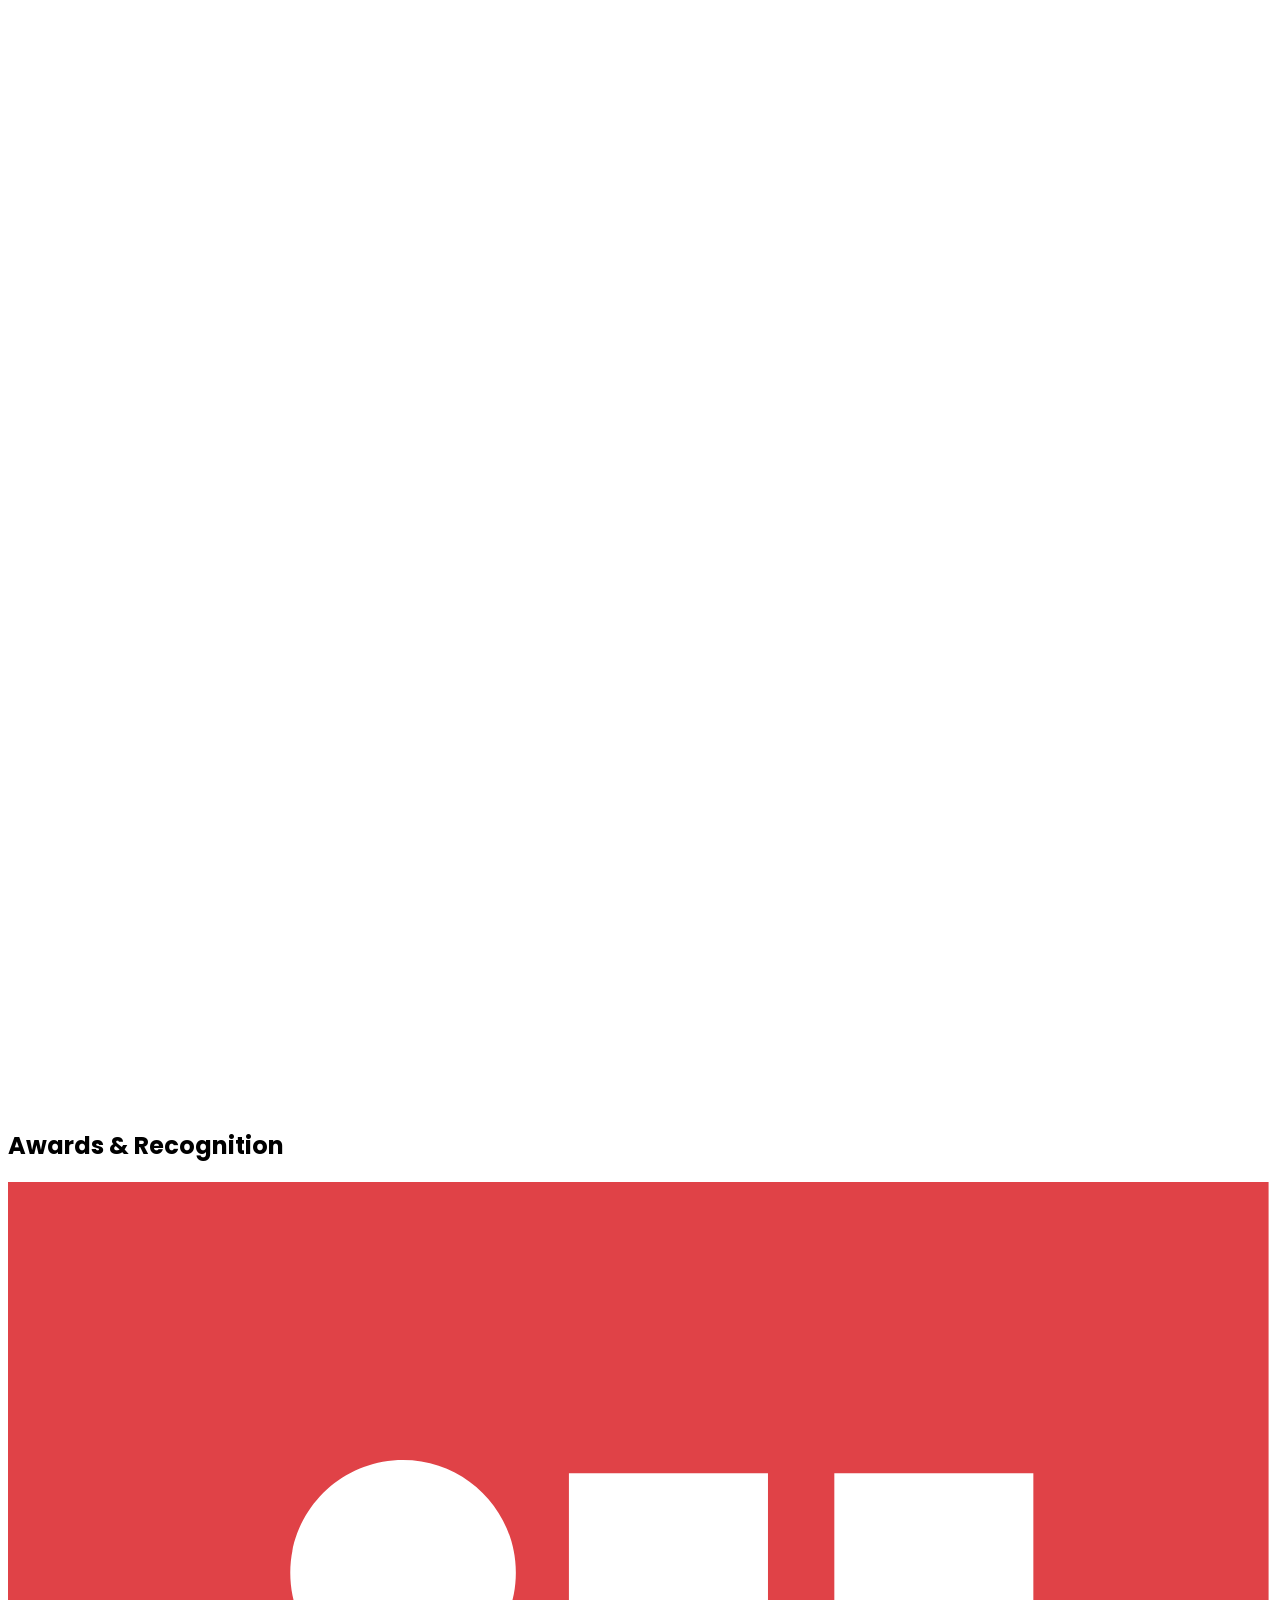
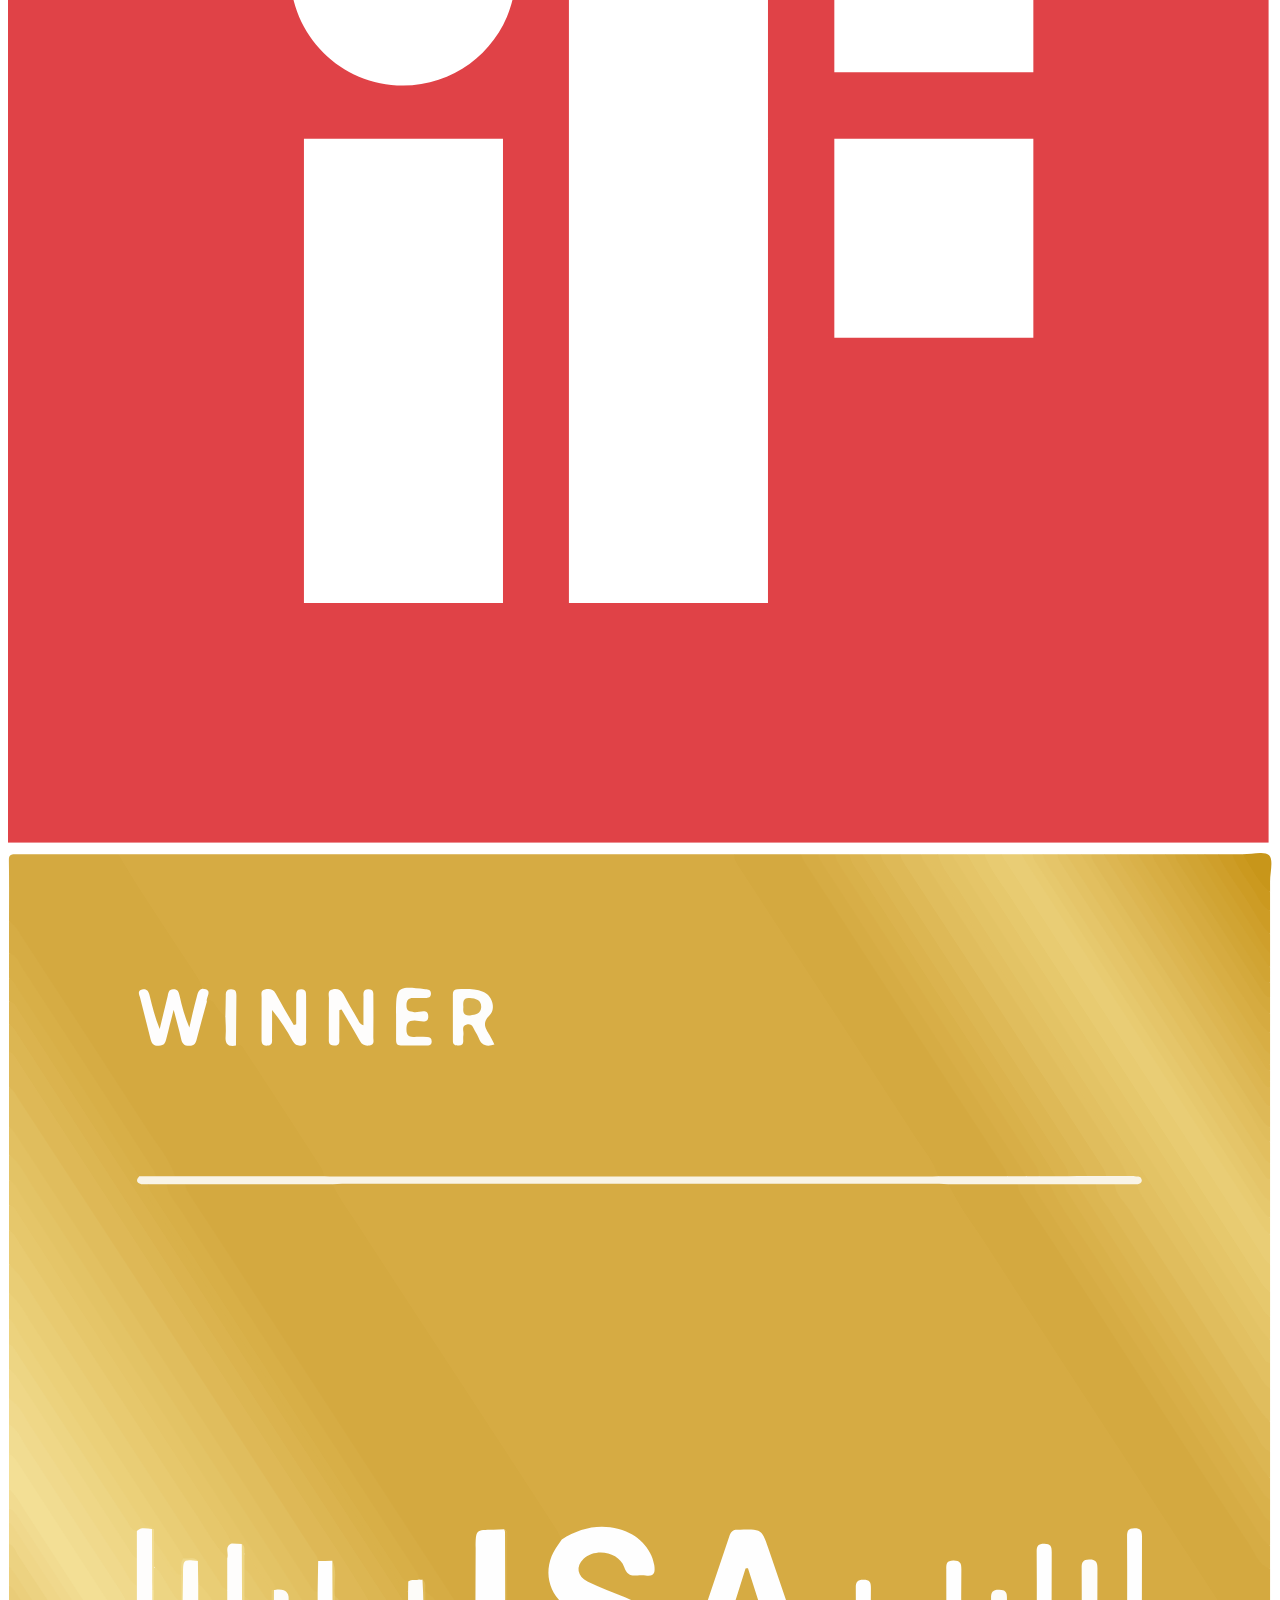
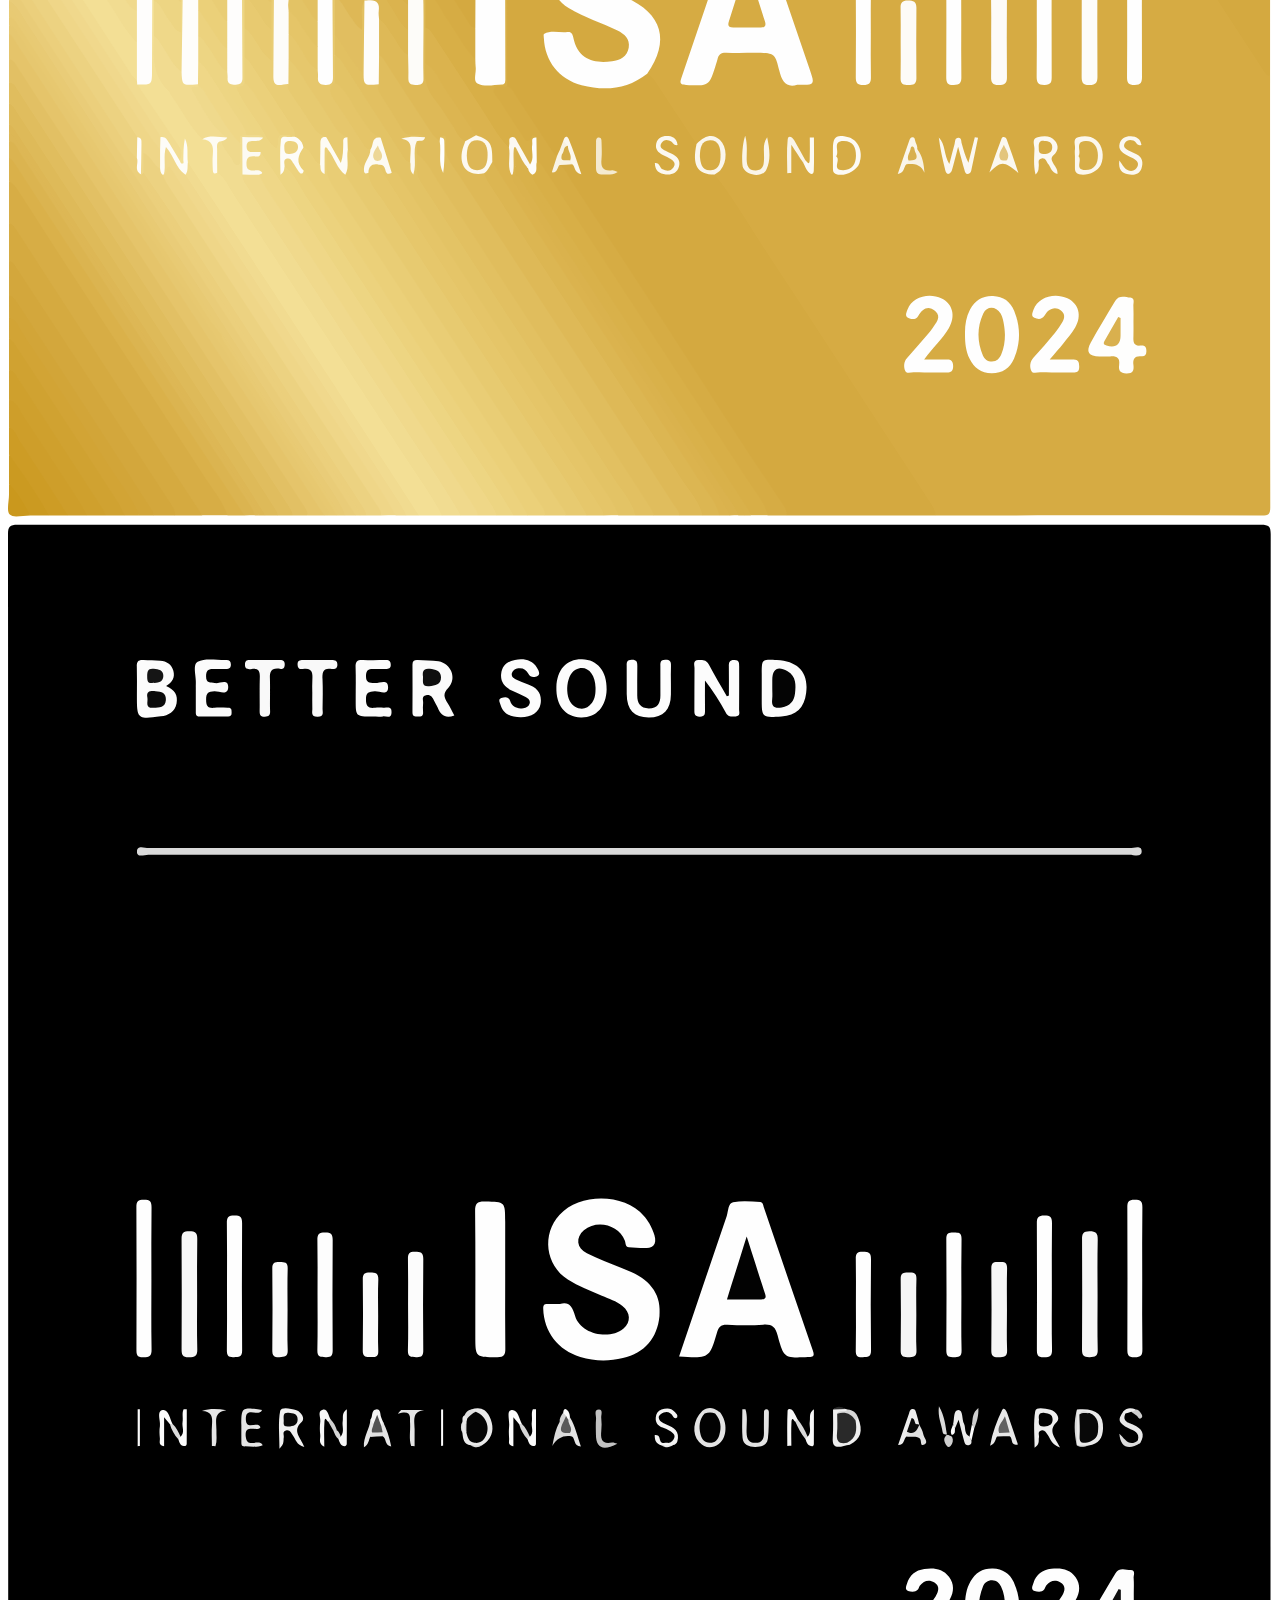
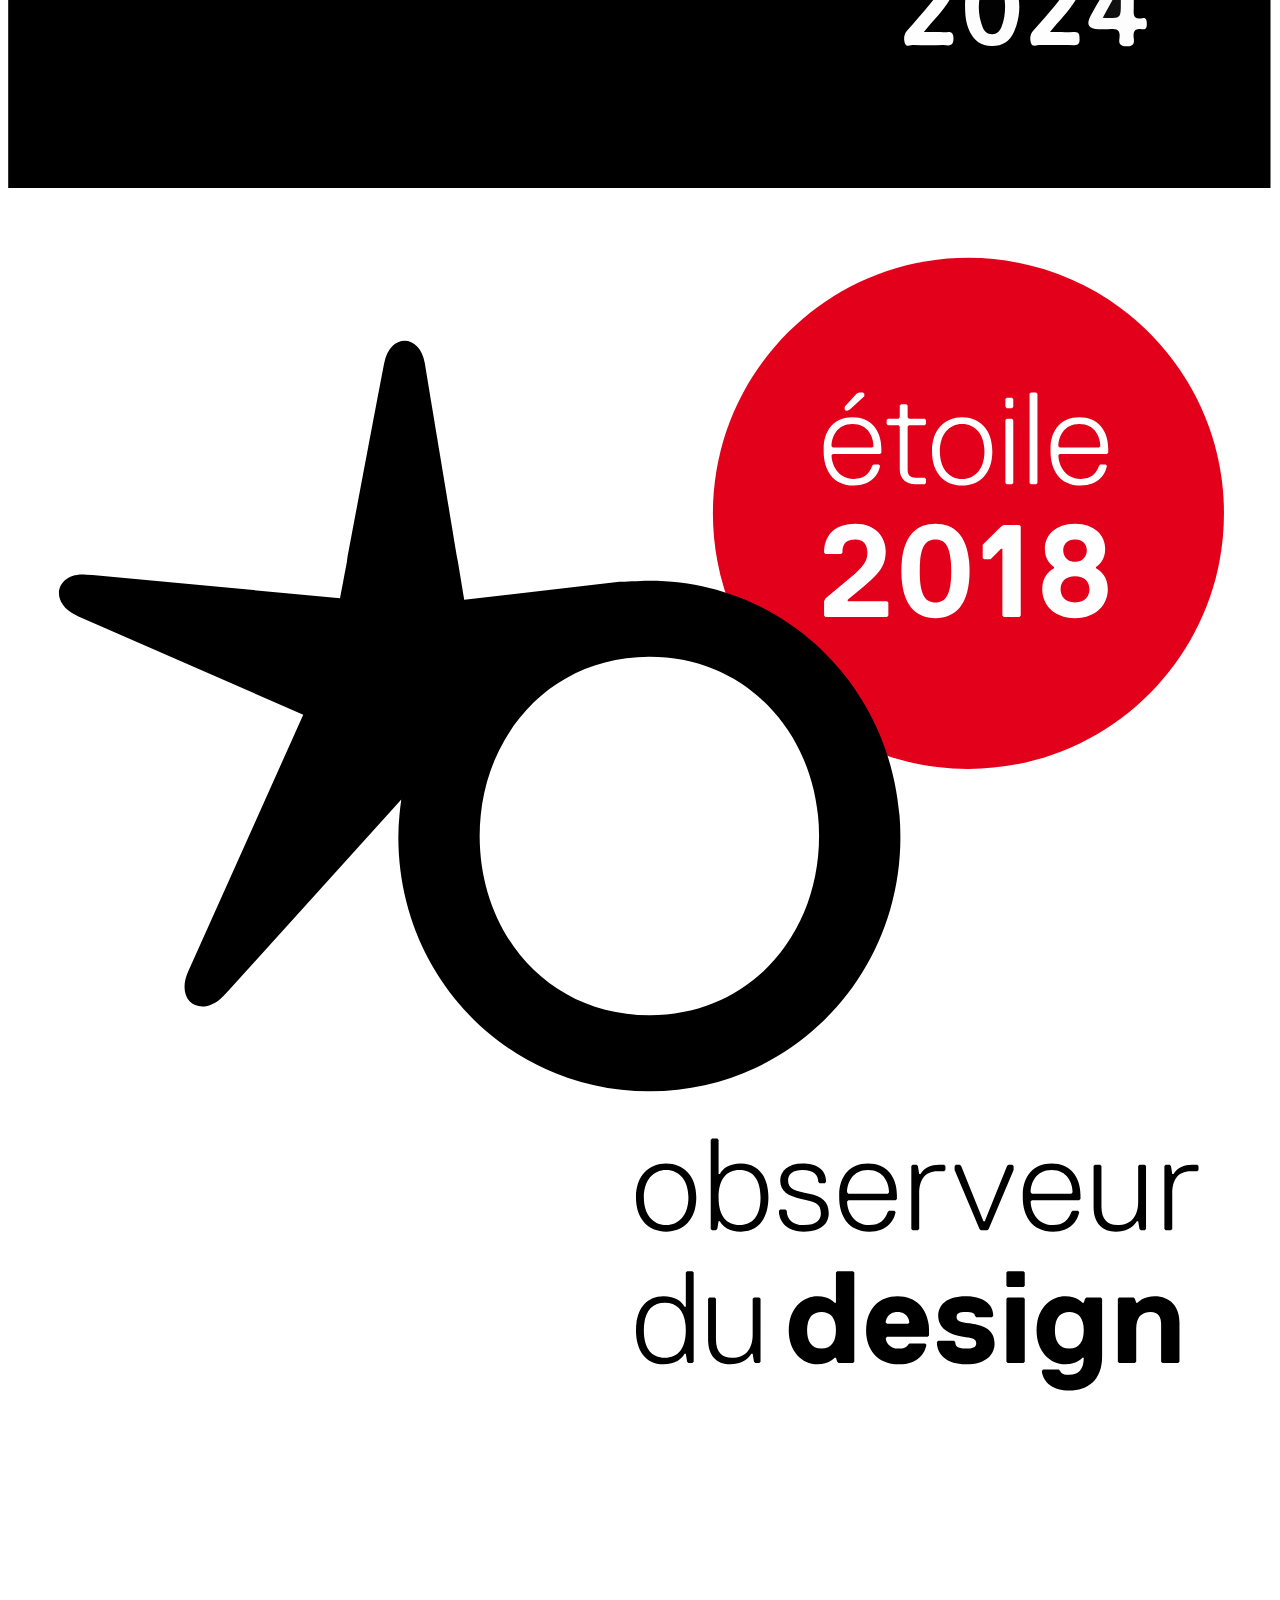
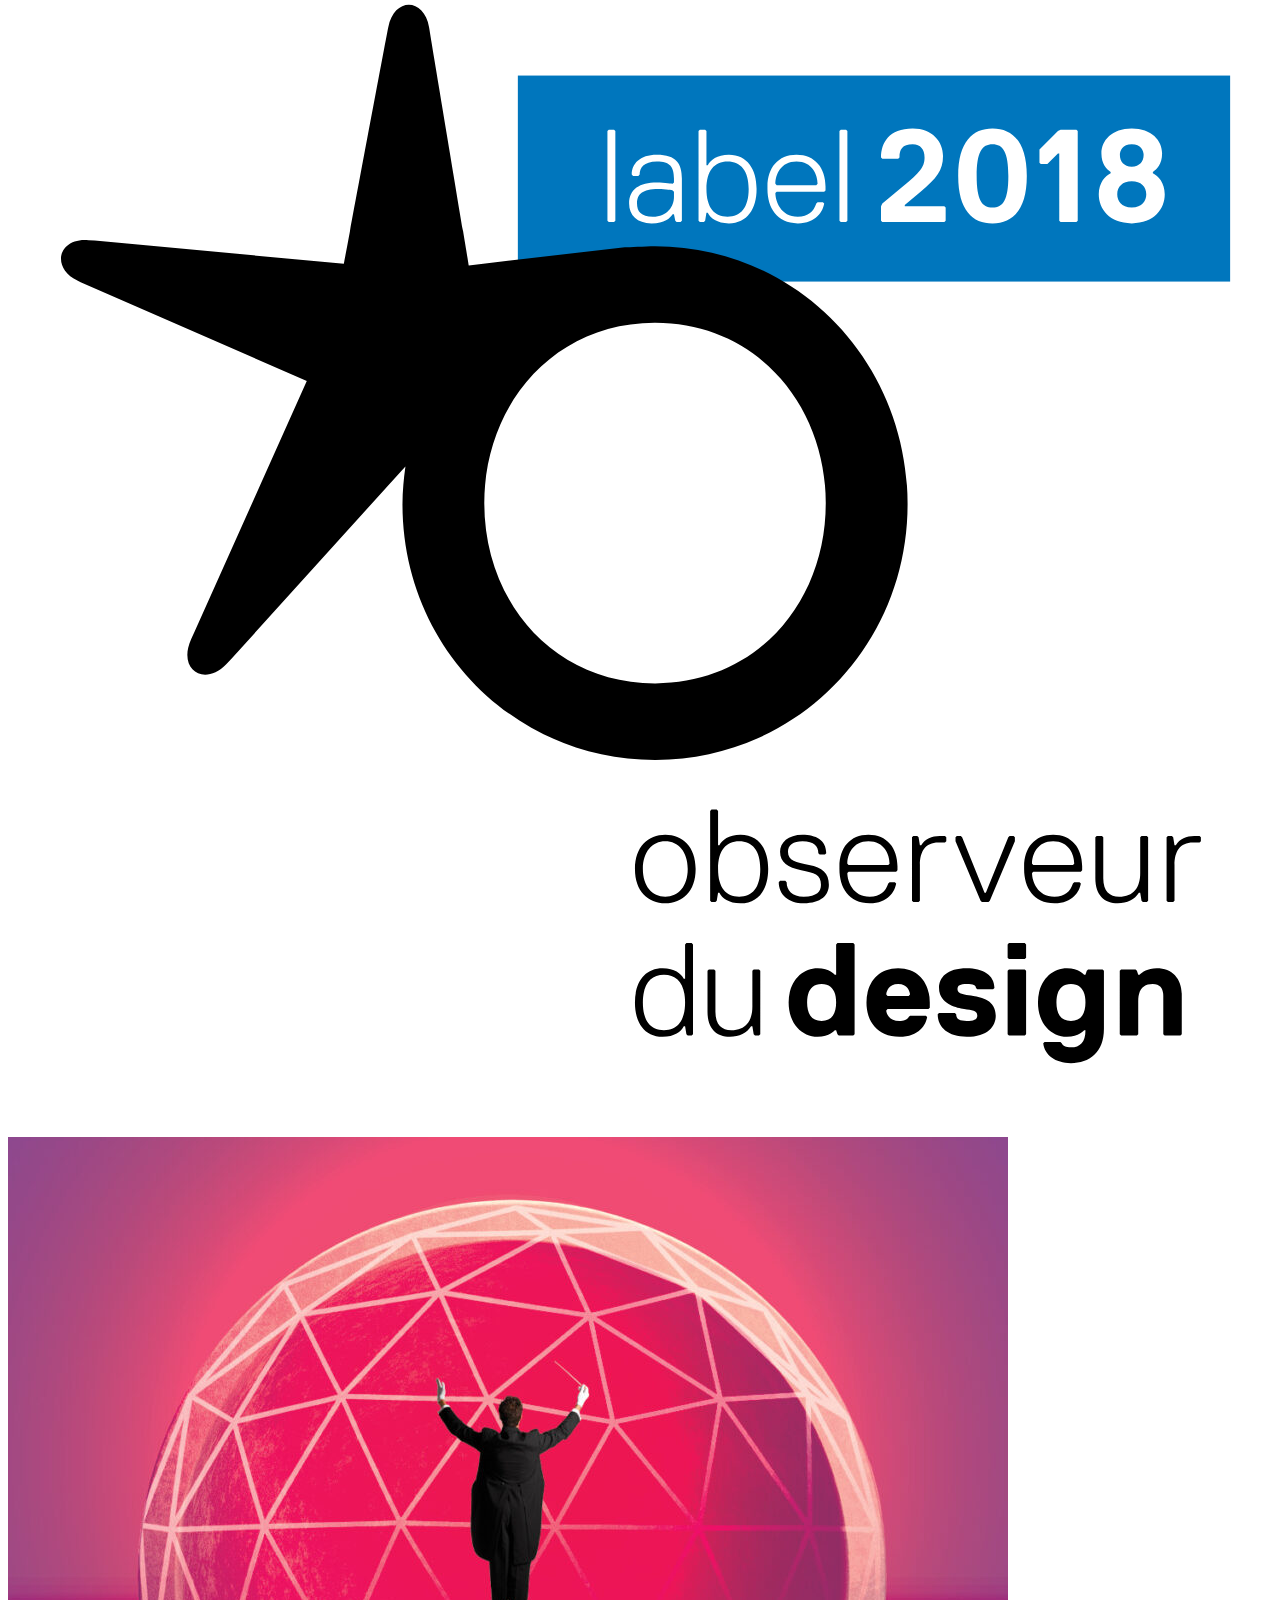
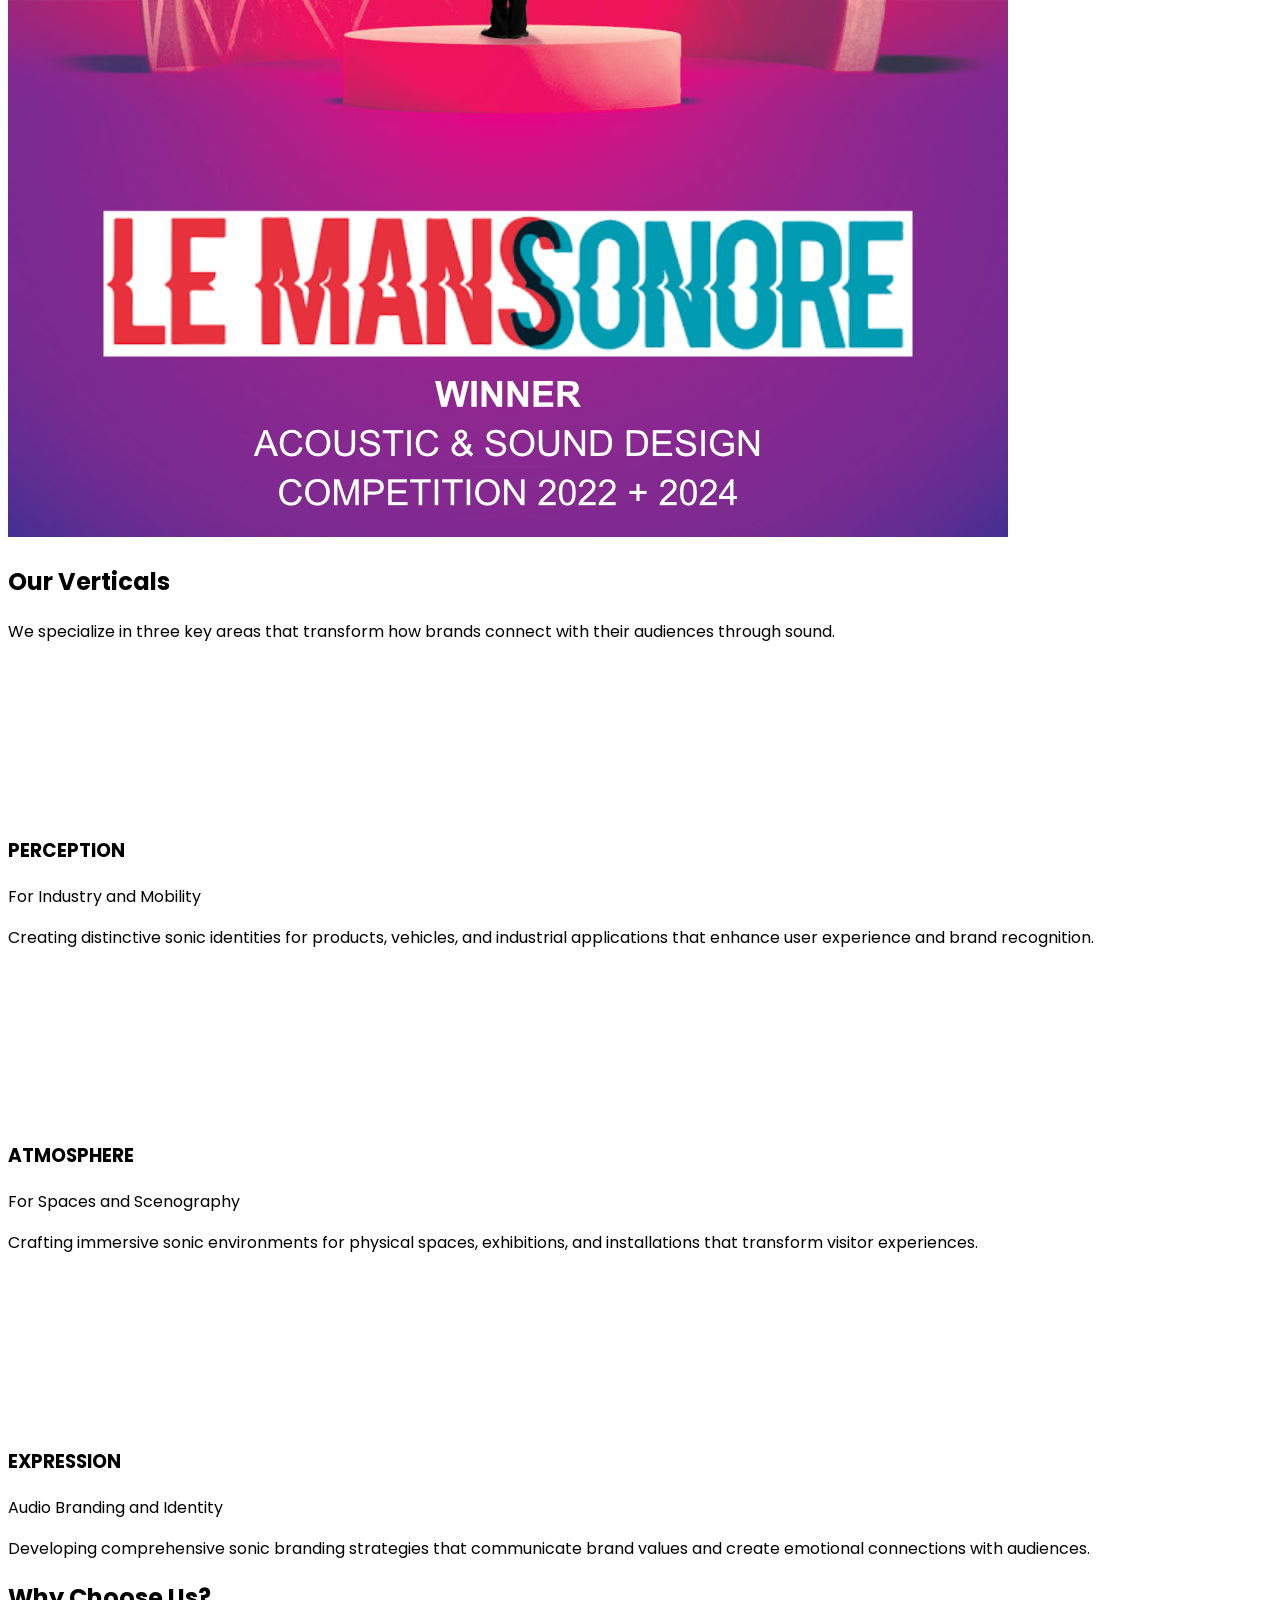
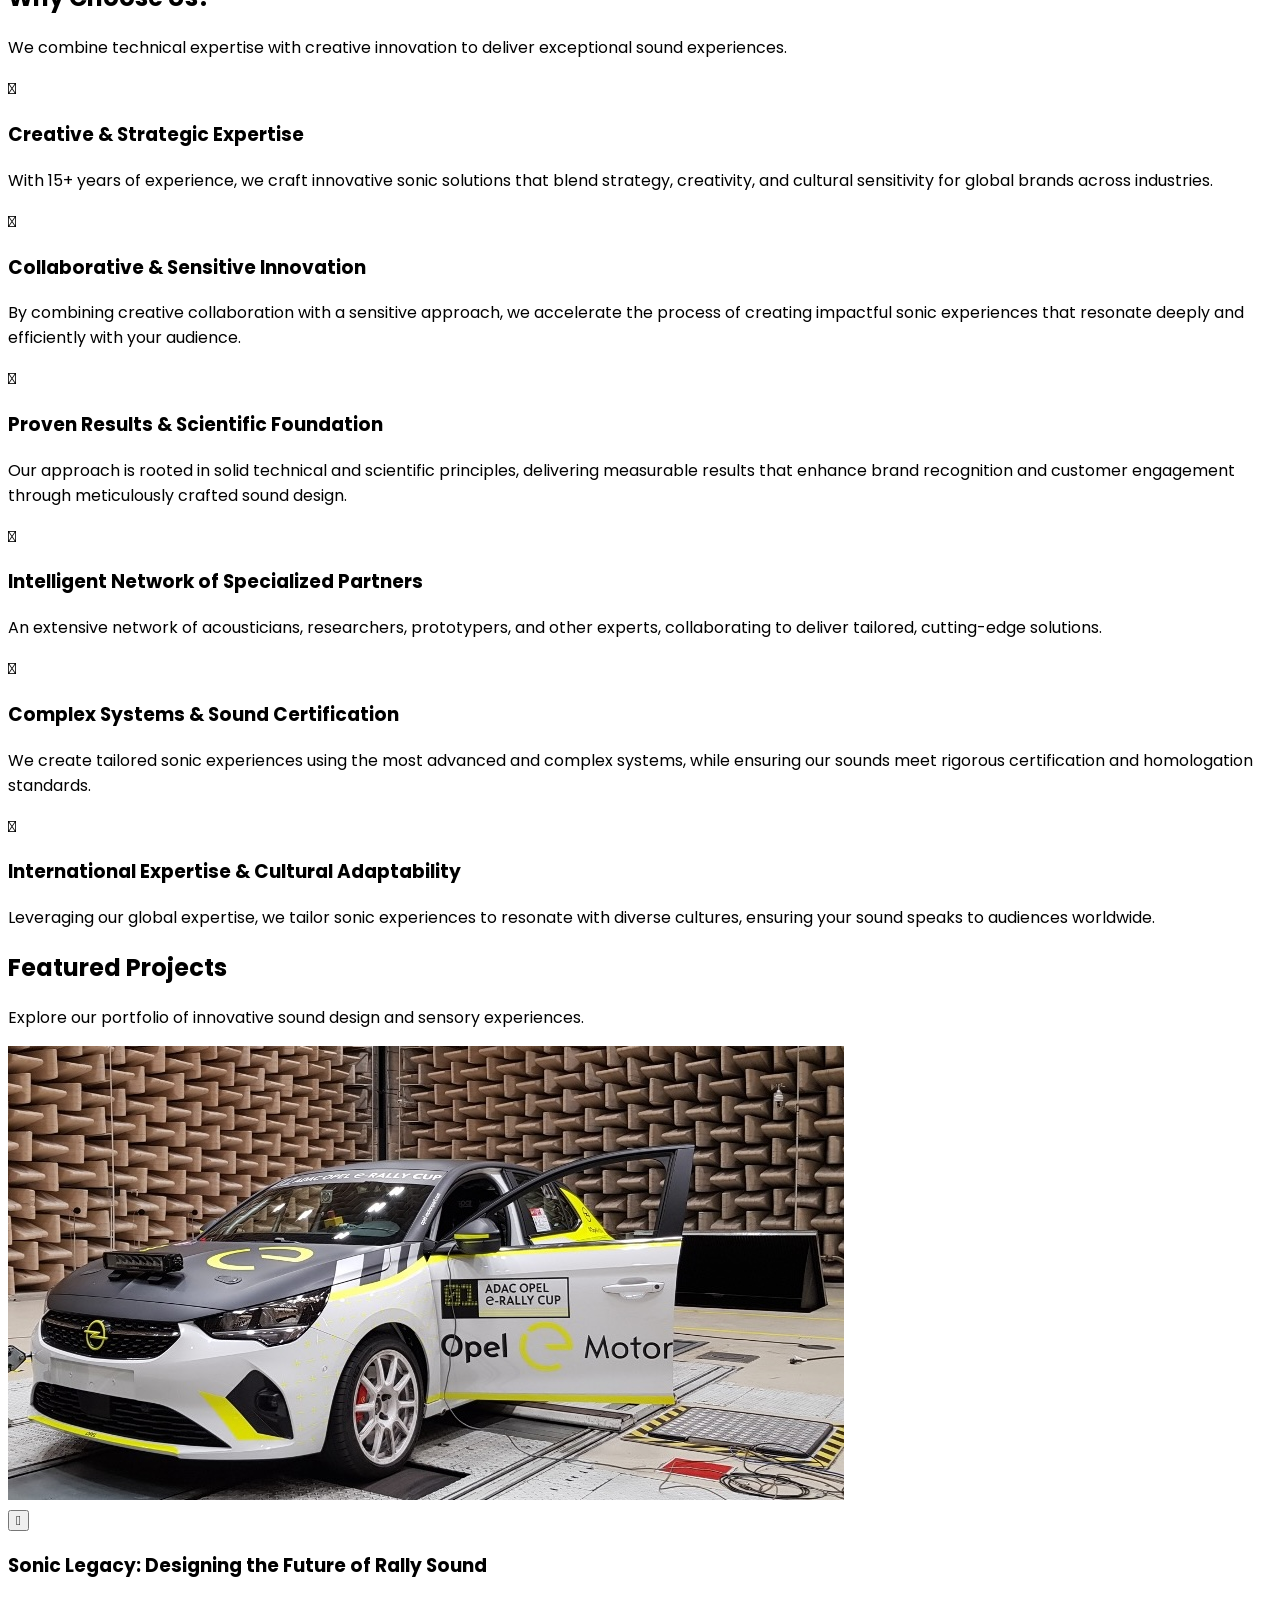
==== commit 6a52057d: "Add files via upload" ====
--- a/index.html
+++ b/index.html
@@ -1,88 +1,1308 @@
 <!DOCTYPE html>
-<html lang="fr">
+<html lang="en">
 <head>
-    <meta charset="UTF-8">
-    <meta name="viewport" content="width=device-width, initial-scale=1.0">
-    <title>Alina Charon</title>
-    <link rel="stylesheet" href="../css/style.css">
-    <link rel="stylesheet" href="../css/media.css"> 
-    <link rel="stylesheet" href="https://fonts.googleapis.com/css2?family=Montserrat:wght@400;600;700&family=Open+Sans:wght@300&display=swap">
+<meta charset="UTF-8">
+<meta name="viewport" content="width=device-width, initial-scale=1.0">
+<title>Sound To Sight - Human-Centered Sound & Living Design</title>
+<link rel="icon" type="image/svg+xml" href="logo_sts/logo_sts.svg">
+<script src="https://cdn.tailwindcss.com/3.4.16"></script>
+<script>tailwind.config={theme:{extend:{colors:{primary:'#E87915',secondary:'#10B981'},borderRadius:{'none':'0px','sm':'4px',DEFAULT:'8px','md':'12px','lg':'16px','xl':'20px','2xl':'24px','3xl':'32px','full':'9999px','button':'8px'}}}}</script>
+<link rel="preconnect" href="https://fonts.googleapis.com">
+<link rel="preconnect" href="https://fonts.gstatic.com" crossorigin>
+<link href="https://fonts.googleapis.com/css2?family=Pacifico&display=swap" rel="stylesheet">
+<link href="https://fonts.googleapis.com/css2?family=Montserrat:wght@300;400;500;600;700&family=Poppins:wght@300;400;500;600;700&display=swap" rel="stylesheet">
+<link href="https://cdn.jsdelivr.net/npm/remixicon@4.5.0/fonts/remixicon.css" rel="stylesheet">
+<style>
+:where([class^="ri-"])::before { content: "\f3c2"; }
+.play-button {
+transition: all 0.3s ease;
+}
+.play-button:hover {
+transform: scale(1.3);
+}
+.play-button:active {
+transform: scale(0.95);
+}
+.carousel-item img {
+transition: all 0.3s ease;
+}
+.carousel-item:hover img {
+filter: grayscale(30%) blur(2px);
+}
+.audio-progress {
+backdrop-filter: blur(4px);
+}
+body {
+font-family: 'Poppins', sans-serif;
+scroll-behavior: smooth;
+}
+.scroll-indicator {
+animation: bounce 2s infinite;
+}
+@keyframes bounce {
+0%, 20%, 50%, 80%, 100% {
+transform: translateY(0);
+}
+40% {
+transform: translateY(-10px);
+}
+60% {
+transform: translateY(-5px);
+}
+}
+.carousel {
+scroll-snap-type: x mandatory;
+scrollbar-width: none;
+}
+.carousel::-webkit-scrollbar {
+display: none;
+}
+.carousel-item {
+scroll-snap-align: start;
+}
+.custom-checkbox {
+position: relative;
+cursor: pointer;
+}
+.custom-checkbox input {
+position: absolute;
+opacity: 0;
+cursor: pointer;
+}
+.checkmark {
+position: absolute;
+top: 0;
+left: 0;
+height: 20px;
+width: 20px;
+background-color: #fff;
+border: 2px solid #e5e7eb;
+border-radius: 4px;
+transition: all 0.2s ease;
+}
+.custom-checkbox input:checked ~ .checkmark {
+background-color: #3B82F6;
+border-color: #3B82F6;
+}
+.checkmark:after {
+content: "";
+position: absolute;
+display: none;
+}
+.custom-checkbox input:checked ~ .checkmark:after {
+display: block;
+}
+.custom-checkbox .checkmark:after {
+left: 6px;
+top: 2px;
+width: 5px;
+height: 10px;
+border: solid white;
+border-width: 0 2px 2px 0;
+transform: rotate(45deg);
+}
+</style>
 </head>
-<body>
+<body class="bg-white">
+<!-- Navigation -->
+<nav class="fixed top-0 w-full bg-white bg-opacity-95 shadow-sm z-50">
+<div class="container mx-auto px-6 py-4 flex justify-between items-center">
+<div class="flex items-center gap-3">
+<div class="w-10 h-10 rounded-full bg-opacity-10 flex items-center justify-center">
+    <img src="logo_sts/logo_sts.svg" alt="logo STS">
+</div>
+<a href="#about" class="text-xl text-gray-800">Sound To Sight</a>
+</div>
+<div class="hidden md:flex space-x-8">
+<a href="#about" class="text-gray-700 hover:text-primary transition-colors">About</a>
+<a href="#verticals" class="text-gray-700 hover:text-primary transition-colors">Verticals</a>
+<a href="#projects" class="text-gray-700 hover:text-primary transition-colors">Projects</a>
+<a href="#method" class="text-gray-700 hover:text-primary transition-colors">Method</a>
+<a href="#contact" class="text-gray-700 hover:text-primary transition-colors">Contact</a>
+</div>
+<div class="md:hidden w-8 h-8 flex items-center justify-center">
+<i class="ri-menu-line ri-lg"></i>
+</div>
+</div>
+</nav>
+<!-- Hero Section -->
+<section id="hero" class="relative min-h-screen pt-20 flex items-center justify-center overflow-hidden">
+    <!-- Responsive Video Background -->
+    <video
+      class="absolute inset-0 w-full h-full object-cover z-0"
+      src="video/STS_background_video.mp4"
+      autoplay
+      loop
+      muted
+      playsinline
+    ></video>
+  
+    <!-- Overlay for readability -->
+    <div class="absolute inset-0 z-0" style="background: linear-gradient(135deg, rgba(0,0,0,0.15) 0%, rgba(0,0,0,0.05) 70%);"></div>
+  
+    <!-- Content fixed to bottom -->
+    <div class="absolute bottom-0 w-full z-10">
+      <div class="container mx-auto px-6">
+        <div class="max-w-4xl mx-auto text-center pb-12">
+          <h1 class="text-5xl md:text-7xl font-bold text-white mb-4">Sound To Sight</h1>
+          <p class="text-xl md:text-2xl text-white mb-8">Human-Centered Sound Design For Living World</p>
+          <a href="#about" class="inline-block px-8 py-3 bg-primary text-white font-medium !rounded-button hover:bg-opacity-90 transition-all whitespace-nowrap">Discover Our Work</a>
+        </div>
+      </div>
+    </div>
+  </section>
+<!-- About Section -->
+<section id="about" class="py-20 bg-gray-50">
+    <div class="container mx-auto px-6">
+    <div class="max-w-6xl mx-auto">
+    <div class="grid md:grid-cols-2 gap-12 items-center">
+    <div>
+    <h2 class="text-3xl md:text-4xl font-bold text-gray-800 mb-6">Who We Are</h2>
+    <div class="w-20 h-1 bg-primary mb-8"></div>
+    <p class="text-lg text-gray-600 mb-6">We are a creative agency specialized in sound design, sensory experiences, and immersive storytelling, working at the intersection of industry, scenography, and audio branding.</p>
+    <p class="text-lg text-gray-600">Our mission is to craft meaningful, human-centered connections through sound, shaping experiences that resonate emotionally, bridge cultural differences, and leave lasting impressions. We believe in the power of sound to enhance the way people engage with brands, environments, and technology, making the invisible both felt and understood.</p>
+    </div>
+    <div class="relative h-80 md:h-96 overflow-hidden rounded-lg shadow-xl">
+    <img src="images/DUO_Antoine_Florestan_iF_Design_Award_2025.jpg" alt="Sound Design Studio" class="w-full h-full object-cover object-top">
+    </div>
+    </div>
+    </div>
+    </div>
+    </section>
 
-    <header class="header" id="header">
-        <h1 class="header_title">Alina Châron</h1>
-        <p class="header_subtitle">Software Developer</p>
-        <a href="#portfolio" class="header-arrow"><img src="./img/header/arrow.svg" alt="lèche vers le bas"></a>
-    </header>
-<main>
-    <section class="portfolio" id="portfolio">
-        <div class="container">
-            <h2 class="portfolio-header">Portfolio</h2>
-            
-            <div class="portfolio-cards-wrapper">
-                <div class="card">
-                <a class="card-link" href="https://github.com/alinacharon/JustStreamIt">
-                    <img class="card-img" src="./img/Portfolio/github-logo.webp" alt="Projet sur GitHub">
-                    <h3 class="card-title">Développement d'une interface</h3>
-                    <p>Développement d'une interface utilisateur pour une application web.</p>
-                </a>
+<!-- // Citations Carousel & Client Section -->
+<section class="py-16 bg-white">
+  <div class="container mx-auto px-6">
+    <div class="max-w-6xl mx-auto">
+      <div class="grid md:grid-cols-2 gap-12 items-center">
+
+        <!-- Citations Carousel -->
+        <div class="relative overflow-hidden rounded-lg bg-gray-50 p-0">
+          <div class="citation-carousel flex transition-transform duration-2000 ease-in-out">
+            <!-- First Citation -->
+            <div class="citation-item w-full flex-shrink-0 flex items-center justify-center p-8">
+              <div class="text-center px-4">
+                <i class="ri-chat-quote-line ri-3x text-primary mb-2"></i>
+                <p class="italic text-gray-700 text-sm">
+                  “What convinced us was their rare blend of industrial expertise and cultural sensitivity. They’re not just reliable and structured from day one, they also bring a creative depth backed by solid, relevant experience.”
+                </p>
+                <p class="mt-2 text-sm text-gray-500">— Client Testimonial</p>
+              </div>
+            </div>
+            <!-- Second Citation -->
+            <div class="citation-item w-full flex-shrink-0 flex items-center justify-center p-8">
+              <div class="text-center px-4">
+                <i class="ri-chat-quote-line ri-3x text-primary mb-2"></i>
+                <p class="italic text-gray-700 text-sm">
+                  “Working with them felt natural from the start. It’s not just about skills, it’s about shared values, trust, and genuine human connection.”
+                </p>
+                <p class="mt-2 text-sm text-gray-500">— Client Testimonial</p>
+              </div>
+            </div>
+            <!-- Third Citation -->
+            <div class="citation-item w-full flex-shrink-0 flex items-center justify-center p-8">
+              <div class="text-center px-4">
+                <i class="ri-chat-quote-line ri-3x text-primary mb-2"></i>
+                <p class="italic text-gray-700 text-sm">
+                  “They transformed our ideas into a compelling visual story. Professional, responsive, and always one step ahead.”
+                </p>
+                <p class="mt-2 text-sm text-gray-500">— Client Testimonial</p>
+              </div>
+            </div>
+            <!-- Fourth Citation -->
+            <div class="citation-item w-full flex-shrink-0 flex items-center justify-center p-8">
+              <div class="text-center px-4">
+                <i class="ri-chat-quote-line ri-3x text-primary mb-2"></i>
+                <p class="italic text-gray-700 text-sm">
+                  “We were impressed by how seamlessly they integrated with our team and adapted to our fast-changing needs. A pleasure to work with!”
+                </p>
+                <p class="mt-2 text-sm text-gray-500">— Client Testimonial</p>
+              </div>
+            </div>
+            <!-- Fifth Citation -->
+            <div class="citation-item w-full flex-shrink-0 flex items-center justify-center p-8">
+              <div class="text-center px-4">
+                <i class="ri-chat-quote-line ri-3x text-primary mb-2"></i>
+                <p class="italic text-gray-700 text-sm">
+                  “Their unique ability to bridge strategy with design brought our brand to life in ways we hadn’t imagined. Exceptional work!”
+                </p>
+                <p class="mt-2 text-sm text-gray-500">— Client Testimonial</p>
+              </div>
+            </div>
+          </div>
+        </div>
+
+ 
+<!-- Clients Logos Carousel -->
+<div class="relative overflow-hidden rounded-lg bg-gray-50 p-0 h-full">
+    <div class="clients-display flex flex-row transition-all duration-800 ease-in-out h-full">
+    
+      <!-- Logo 1 -->
+      <div class="clients-item aspect-[3/1] w-full flex-shrink-0 flex items-center justify-center p-8">
+        <img src="images/logo_clients/Logo_PNG_x4_1.png" alt="Clients Logo" class="w-full h-full object-contain" />
+      </div>
+  
+      <!-- Logo 2 -->
+      <div class="clients-item aspect-[3/1] w-full flex-shrink-0 flex items-center justify-center p-8">
+        <img src="images/logo_clients/Logo_PNG_x4_2.png" alt="Clients Logo" class="w-full h-full object-contain" />
+      </div>
+  
+      <!-- Logo 3 -->
+      <div class="clients-item aspect-[3/1] w-full flex-shrink-0 flex items-center justify-center p-8">
+        <img src="images/logo_clients/Logo_PNG_x4_3.png" alt="Clients Logo" class="w-full h-full object-contain" />
+      </div>
+  
+    </div>
+  </div>
+</div>
+</section>
+
+<!-- Awards Showcase Section -->
+<section class="py-16 bg-gray-50">
+    <div class="container mx-auto px-6">
+        <div class="max-w-6xl mx-auto">
+            <h2 class="text-3xl md:text-4xl font-bold text-gray-800 text-center mb-12">Awards & Recognition</h2>
+            <div class="grid grid-cols-2 md:grid-cols-3 lg:grid-cols-6 gap-8 items-center justify-items-center">
+                <!-- Award Logo 1 -->
+                <div class="w-full max-w-[150px] aspect-square flex items-center justify-center p-4 bg-white rounded-lg shadow-sm hover:shadow-md transition-shadow">
+                    <span class="w-full h-full flex items-center justify-center">
+                        <svg width="100%" height="100%" viewBox="0 0 256 256" version="1.1" xmlns="http://www.w3.org/2000/svg" xmlns:xlink="http://www.w3.org/1999/xlink" xml:space="preserve" xmlns:serif="http://www.serif.com/" style="fill-rule:evenodd;clip-rule:evenodd;stroke-linejoin:round;stroke-miterlimit:2;">
+                            <g transform="matrix(1,0,0,1,-22.3459,-22.3459)">
+                                <g transform="matrix(1.99096,0,0,1.99096,8.91484,8.37529)">
+                                    <rect x="6.746" y="7.017" width="128.234" height="128.234" style="fill:rgb(224,66,71);"/>
+                                </g>
+                                <g transform="matrix(1.99096,0,0,1.99096,15.0192,13.6118)">
+                                    <path d="M87.739,81.259L107.984,81.259L107.984,61.012L87.739,61.012L87.739,81.259ZM60.74,108.253L80.989,108.253L80.989,34.013L60.74,34.013L60.74,108.253ZM87.739,34.013L87.739,54.26L107.984,54.26L107.984,34.013L87.739,34.013ZM43.867,32.664C37.53,32.664 32.394,37.8 32.394,44.138C32.394,50.475 37.53,55.611 43.867,55.611C50.204,55.611 55.341,50.475 55.341,44.138C55.341,37.8 50.204,32.664 43.867,32.664ZM33.785,108.253L54.032,108.253L54.032,61.012L33.785,61.012L33.785,108.253Z" style="fill:white;fill-rule:nonzero;"/>
+                                </g>
+                            </g>
+                        </svg>
+                    </span>
                 </div>
-                <div class="card">
-                    <a class="card-link" href="https://github.com/alinacharon/SoftDesk">
-                        <img class="card-img" src="./img/Portfolio/github-logo.webp" alt="Projet sur GitHub">
-                        <h3 class="card-title">API</h3>
-                        <p>Création d'une API.</p>
-                    </a>
-                </div>
-                <div class="card">
-                    <a class="card-link" href="https://github.com/alinacharon/Python_Testing">
-                        <img class="card-img" src="./img/Portfolio/github-logo.webp" alt="Projet sur GitHub">
-                        <h3 class="card-title">Création des tests.</h3>
-                        <p>Création des tests pour une application Flask.</p>
-                    </a>
-                </div>
-                <div class="card">
-                    <a class="card-link" href="https://github.com/alinacharon/LITReview">
-                        <img class="card-img" src="./img/Portfolio/github-logo.webp" alt="Projet sur GitHub">
-                        <h3 class="card-title">Application Django</h3>
-                        <p>Création d'une application Django permettant publier des critiques de livres ou d’articles.</p>
-                    </a>
+                <!-- Award Logo 2 -->
+                <div class="w-full max-w-[150px] aspect-square flex items-center justify-center p-4 bg-white rounded-lg shadow-sm hover:shadow-md transition-shadow">
+                    <svg width="100%" height="100%" viewBox="0 0 1418 1418" version="1.1" xmlns="http://www.w3.org/2000/svg" xmlns:xlink="http://www.w3.org/1999/xlink" xml:space="preserve" xmlns:serif="http://www.serif.com/" style="fill-rule:evenodd;clip-rule:evenodd;stroke-linejoin:round;stroke-miterlimit:2;">
+                        <g id="Calque_2">
+                            <g>
+                                <g>
+                                    <path d="M1415.84,923.4C1415.84,1084.52 1415.76,1245.64 1416.07,1406.76C1416.09,1414.83 1414.49,1416.44 1406.41,1416.42C1284.59,1416.09 1162.77,1416.19 1040.95,1416.19C1037.19,1413.29 1034.37,1409.65 1031.75,1405.66C966.05,1305.71 901.28,1205.16 835.63,1105.18C822.93,1085.84 810.54,1066.3 797.66,1047.08C795.05,1043.19 792.22,1039.34 791.88,1034.39C791.96,1029.64 796.14,1027.2 798.18,1023.53C802.78,1015.23 803.62,1007.16 797.24,999.77C790.79,992.29 783.52,994.55 776.47,999.42C775.17,1000.32 773.54,1000.33 771.95,1000.18C767.48,999 764.61,995.78 762.28,992.13C747.77,969.43 732.47,947.25 717.83,924.64C716.97,923.31 716.51,921.82 716.24,920.26C715.93,914.4 719.54,909.92 721.67,904.92C733.28,877.72 723.95,854.1 697,842.08C683.01,835.85 668.58,830.68 654.61,824.44C640.52,818.14 635.02,810.08 637.19,799.87C639.51,789 651.7,780.37 665.1,780.64C677.22,780.89 687.1,785.66 693.83,796.21C695.89,799.44 697.18,803.87 701.47,804.7C707.15,805.8 713.83,807.77 718.23,803.07C722.22,798.8 718.79,793.27 716.74,788.74C707.3,767.91 678.9,756.6 651.97,761.72C641.42,763.73 632.87,771.01 622.02,771.63C616.91,770.33 614.73,765.96 612.19,762.04C531.64,638.23 450.59,514.75 370.28,390.78C367.93,387.15 365.5,383.56 364.03,379.46C362.21,374.42 362.53,370.14 368.38,367.91C372.61,366.49 376.97,366.98 381.27,366.98C600.43,366.95 819.59,366.95 1038.75,366.97C1042.67,366.97 1046.61,366.74 1050.48,367.36C1056.3,368.67 1059.62,372.92 1062.67,377.65C1128.67,479.93 1195.43,581.72 1261.89,683.71C1309.49,756.74 1356.97,829.85 1404.82,902.72C1409.15,909.31 1411.87,916.66 1415.84,923.4Z" style="fill:rgb(214,171,67);fill-rule:nonzero;"/>
+                                    <path d="M123.75,1.48L814.6,1.48C828.34,17.7 838.99,36.08 850.48,53.82C891.65,117.39 933.22,180.7 974.46,244.22C995.83,277.13 1017.53,309.83 1038.62,342.92C1040.73,346.23 1042.84,349.55 1044.14,353.29C1046.04,358.73 1045.72,363.39 1039.51,365.94C1035.29,367.4 1030.93,366.91 1026.64,366.92C808.06,366.95 589.47,366.95 370.89,366.93C366.98,366.93 363.04,367.24 359.19,366.37C353.75,365.01 351.06,360.57 348.32,356.27C323,316.59 296.53,277.65 271.46,237.8C266.23,229.48 260.38,221.69 253.28,214.87C249.04,202.3 251.86,189.31 251.06,176.52C250.79,172.25 251.43,167.94 249.88,160.66C248,169.33 249.59,175.91 246.43,181.4C241.19,187.11 237.56,182.39 234.13,179.16C230.02,175.29 227.11,170.19 222.09,167.21C219.37,162.86 220.47,156.84 215.97,153.25C187.69,108.73 158.08,65.09 129.87,20.53C126.27,14.84 120.48,9.52 123.75,1.48Z" style="fill:rgb(214,171,67);fill-rule:nonzero;"/>
+                                    <path d="M792.72,1033.9C813.95,1060.67 830.91,1090.33 849.62,1118.78C911.42,1212.77 972.72,1307.09 1034.19,1401.3C1037.19,1405.9 1040.05,1410.61 1040.95,1416.18L873.54,1416.18C865.45,1408.03 859.63,1398.17 853.52,1388.64C800.58,1306.08 746.34,1224.35 693.18,1141.93C670,1106 646.08,1070.55 623.29,1034.36C620.81,1030.43 615.77,1026.72 619.52,1020.84C623.27,1018.28 627.45,1019 631.57,1019.26C632.71,1019.51 633.75,1020.42 634.77,1020.49C636.1,1020.58 634.8,1019.65 634.7,1019.53C630.48,1014.09 632.45,1005.54 625.66,1001.53C623.69,1003.35 622.97,1005.83 621.84,1008.05C620.35,1010.47 619.03,1013.06 616.01,1013.99C607.01,1013.35 603.99,1005.74 600.34,999.61C588.34,979.42 574.28,960.63 561.4,941.06C559.47,938.12 557.12,935.43 556.7,931.72C556.08,883.23 556.56,834.75 556.46,786.28C556.44,779.16 556.27,772.18 551.92,766.12C535.22,759.33 529.57,762.87 529.5,780.39C529.41,804.17 529.53,827.95 529.43,851.73C529.41,856.76 529.96,861.91 527.69,866.68C523.05,873.71 518.43,870.56 514.29,866.29C509.9,861.77 506.83,856.2 503.41,850.93C435.51,746.14 367.22,641.61 298.93,537.08C266.72,487.77 234.68,438.35 202.62,388.94C198.38,382.4 191.45,375.02 202.64,368.06C209.58,366.05 216.66,367.01 223.66,367C265.13,366.9 306.6,366.91 348.08,366.99C353.84,367 360.03,365.91 364.26,371.55C370.49,385.65 379.86,397.88 388.15,410.69C430.78,476.57 473.96,542.09 516.87,607.78C549.48,657.7 582.01,707.68 614.5,757.68C617.06,761.61 619.02,765.94 621.26,770.08C622.85,775.64 619.62,779.88 617.36,784.4C605.04,809.02 612.04,832.16 635.91,845.34C647.95,851.98 660.5,857.53 673.3,862.54C680.26,865.27 687.04,868.46 692.64,873.53C704.07,883.88 702.37,899.31 689.07,907.01C669.38,918.4 642.94,910.37 632.84,889.95C630.96,886.14 630.15,881.09 625.68,879.65C620.11,877.87 613.5,876.57 608.72,880.31C604.67,883.48 607.05,889.12 608.28,893.57C612.79,909.85 623.27,921.04 638.87,926.91C660.8,935.17 682.6,934.74 703.81,923.94C707.94,921.84 711.94,918.89 717.06,920.71C723.93,923.86 726.72,930.4 730.54,936.29C744.29,957.5 758.45,978.45 772.46,999.5C773.37,1000.25 774.51,1001.3 774.3,1002.29C770.9,1018.42 777.64,1028.57 792.72,1033.9Z" style="fill:rgb(212,169,64);fill-rule:nonzero;"/>
+                                    <path d="M123.75,1.48C132.1,15.14 140.14,28.99 148.85,42.41C169.26,73.88 189.97,105.16 210.59,136.5C213.83,141.42 216.94,146.36 218.06,152.27C216.31,165.13 212.22,177.43 208.82,189.88C207.92,193.18 206.59,197.37 202.33,197.21C198.39,197.06 196.81,193.22 195.54,189.88C193.43,184.36 192.8,178.45 191.3,172.77C190.22,168.7 190.07,164.17 185.71,160.54C180.26,168.2 180.84,177.56 177.79,185.66C175.81,190.91 176.31,199.43 169.19,199.27C162.5,199.11 162.13,190.9 160.45,185.42C158.19,178.04 157.17,170.3 153.8,163.24C156.2,176.69 160.27,189.72 163.61,202.92C164.35,205.87 165.17,209.66 169.17,209.45C173.11,209.25 173.32,205.27 174.32,202.42C176,197.6 176.69,192.5 178.3,187.66C179.86,182.97 180.42,176.12 186.47,176.23C191.75,176.33 192.3,182.87 193.59,187.27C195.02,192.16 195.92,197.22 197.6,202.02C198.68,205.1 198.62,209.92 203.44,209.6C207.18,209.35 207.61,205.26 208.46,202.39C210.71,194.87 212.15,187.13 214.48,179.64C216.08,174.51 216.96,168.7 223.17,166.56C228.03,163.2 230.12,166.92 232.29,170.19C235.52,175.06 238.57,180.06 243.88,183.05C249.5,187.04 248.73,193.14 248.7,198.75C248.67,205.63 249.97,211.69 255.79,216.04C259.99,213.9 262.39,216.27 264.48,219.48C293.39,263.87 322.34,308.23 351.13,352.7C352.99,355.57 353.64,359.23 354.85,362.53C352.22,366.01 348.47,366.9 344.41,366.88C293.44,366.58 242.46,367.84 191.52,366.28C186.11,364.81 183.53,360.29 180.78,356.01C129.19,275.78 76.82,196.08 24.68,116.24C16.34,103.46 7.51,90.92 1.14,76.94C1.14,54.15 1.38,31.35 0.98,8.57C0.88,2.66 2.32,1.29 8.22,1.34C46.72,1.63 85.24,1.48 123.75,1.48Z" style="fill:rgb(212,169,64);fill-rule:nonzero;"/>
+                                    <path d="M1415.84,923.4C1411.23,922.82 1409.6,918.82 1407.54,915.67C1362.54,846.68 1317.66,777.61 1272.69,708.59C1215.09,620.19 1157.09,532.04 1100.02,443.3C1084.77,419.58 1067.05,397.34 1055.09,371.55C1057.31,368.44 1060.53,367.11 1064.16,367.13C1085.88,367.3 1107.61,365.86 1129.29,367.87C1133.9,369.17 1135.83,373.19 1138.13,376.8C1192.52,462.27 1248.43,546.75 1303.65,631.69C1340.88,688.95 1377.93,746.33 1415.85,803.15C1415.84,843.23 1415.84,883.31 1415.84,923.4Z" style="fill:rgb(212,169,64);fill-rule:nonzero;"/>
+                                    <path d="M1043.29,362.52C1038.88,346.17 1027.55,333.68 1018.69,319.99C964.36,236.01 909.41,152.43 854.69,68.7C843.1,50.97 831.65,33.15 819.99,15.47C817.13,11.14 814.37,6.93 814.59,1.49L890.04,1.49C903.58,13.34 911.41,29.43 920.95,44.12C976.45,129.62 1032.22,214.93 1088,300.24C1098.51,316.32 1108.93,332.46 1119.23,348.67C1122.75,354.21 1126.74,360.67 1117.88,365.68C1095.72,368.36 1073.5,366.51 1051.32,366.69C1048.12,366.71 1045.3,365.21 1043.29,362.52Z" style="fill:rgb(212,169,64);fill-rule:nonzero;"/>
+                                    <path d="M1.14,263.2L1.14,223.12C9.8,219.7 11.94,227.37 15.13,231.99C37.46,264.32 58.52,297.49 79.9,330.44C119.23,391.08 158.8,451.56 198.22,512.14C264.85,614.54 331.8,716.72 398.17,819.29C401.96,825.15 406.69,830.78 405.67,838.59C405.23,840.32 404.52,841.93 403.72,843.52C398.11,851.96 403.26,862.33 398.84,870.98C391.54,874.97 388.21,869.06 384.79,864.82C376.82,854.91 370.84,843.62 363.73,833.1C361.15,822.44 366.43,810.76 359.52,800.68C356.25,797.38 351.29,798.15 347.64,795.77C343.2,792.89 340.65,788.39 337.88,784.14C251.5,651.17 164.53,518.58 78.21,385.56C55.78,350.99 33.05,316.61 10.69,281.99C6.81,275.98 4.68,269.27 1.14,263.2Z" style="fill:rgb(222,184,86);fill-rule:nonzero;"/>
+                                    <path d="M1.14,263.2C5.74,265.31 7.83,269.68 10.38,273.59C81.5,382.54 152.64,491.46 223.68,600.46C263.05,660.87 302.25,721.38 341.45,781.9C343.97,785.79 347.47,789.26 347.95,794.25C355.79,804.37 352.66,815.48 350.88,826.46C347.06,832.84 342.65,831.01 338.34,827.13C335.1,824.22 332.9,820.44 330.55,816.82C244.15,683.86 157.11,551.32 70.88,418.26C53.59,391.58 36.36,364.86 18.69,338.43C12.16,328.69 5.14,319.21 1.14,308L1.14,263.2Z" style="fill:rgb(224,189,93);fill-rule:nonzero;"/>
+                                    <path d="M779.23,1416.18L753.29,1416.18C748.92,1412.85 744.96,1409.25 741.9,1404.51C681.74,1311.27 620.77,1218.55 560.37,1125.47C543.08,1098.83 525.71,1072.24 508.3,1045.67C498.59,1030.86 486.14,1017.29 486.34,998C484.87,997.83 483.41,997.85 481.96,997.6C475.76,995.86 472.51,990.84 469.39,985.93C450.62,956.33 430.19,927.79 412.5,897.46C411.15,885.46 409.51,873.45 413.56,861.61C421.19,854.71 424.99,862 428.52,866.39C437.37,877.38 444.05,889.91 452.31,901.36C455.55,908.74 452.16,917.52 456.47,925.97C461.97,921.37 460.65,916.39 460.68,912.04C460.86,884.94 460.67,857.84 460.82,830.73C460.85,824.91 460.21,818.76 465.71,814.5C473.3,816.97 472.64,823.01 472.06,829.04C472.57,842.24 473.85,855.44 472.18,868.64C472.03,881.17 473.7,893.69 472.58,906.22C470.71,920.09 472.46,932.86 481.04,944.78C492.84,961.15 503.79,978.15 514.28,995.42C515.11,1000.12 513.75,1004.58 512.82,1009.12C510.05,1022.64 517.21,1029.74 534.56,1030.81C541.72,1036.69 545.53,1045.08 550.41,1052.59C618.45,1157.35 686.73,1261.95 755.11,1366.48C762.64,1377.99 769.78,1389.74 777.32,1401.23C780.27,1405.73 783.99,1410.54 779.23,1416.18Z" style="fill:rgb(222,185,87);fill-rule:nonzero;"/>
+                                    <path d="M484.66,992.16C490.38,987.55 492.2,992.06 491.34,996.09C487.78,1012.63 498.58,1023.32 506.35,1035.21C558.9,1115.67 611.59,1196.04 664.12,1276.52C692.2,1319.54 720.09,1362.7 747.97,1405.85C750.06,1409.08 753.09,1411.94 753.29,1416.18L725,1416.18C720.28,1413.8 717.14,1409.96 714.3,1405.58C636.64,1285.98 558.29,1166.82 480.82,1047.08C472.73,1034.57 464.38,1022.23 455.79,1010.04C454.94,1006.1 454.81,1002.16 455.84,998.25C456.32,996.67 457.83,995.38 457.13,993.5C446.25,994.04 439.63,988.41 434.79,979.31C429.81,969.95 423.61,961.29 417.81,952.41C413.16,945.28 410.17,937.83 411.51,929.12C412.48,919.23 407.65,908.42 416.27,899.8C420.28,901.96 422.22,905.78 424.58,909.44C441.57,935.81 458.67,962.11 475.96,988.29C478.06,991.46 481.48,993.76 484.29,996.46C489.44,1002.2 485.53,1009.17 487.08,1015.41C485.66,1007.73 489.13,999.57 484.66,992.16Z" style="fill:rgb(224,189,93);fill-rule:nonzero;"/>
+                                    <path d="M486.85,1416.18L460.91,1416.18C454.87,1413.66 450.89,1409.06 447.39,1403.66C368.09,1281.29 288.49,1159.11 208.66,1037.08C205.07,1031.59 200.9,1026.24 199.36,1019.59C199.11,1016.56 199.23,1013.51 199.19,1010.46C199.19,1012.75 199.26,1015.04 199.16,1017.32C199.04,1020.26 199.85,1024.17 195.79,1024.73C192.05,1025.24 190.99,1021.77 190.13,1018.75C191.6,1011.47 189.92,1005.42 185.14,999.34C171.67,982.19 160.73,963.26 148.78,945.05C145.86,940.6 140.34,935.72 147.12,929.88C154.69,927.38 156.68,921.8 156.63,914.35C156.48,890.49 156.49,866.62 156.62,842.76C156.65,837.32 156.13,831.7 160.19,827.14C161.38,826.11 162.72,825.86 164.22,826.35C167.97,829.67 168.43,833.89 167.64,838.47C167.83,850.97 169.37,863.44 168.7,875.95C167.51,895.66 166.13,914.67 180.01,932.21C194.67,950.74 204.62,972.8 220.85,990.38C231.65,993.5 234.23,1001.15 233.57,1011.53C233.2,1017.29 231.16,1023.99 237.08,1028.69C242.88,1032.92 247.19,1038.43 251.08,1044.41C316.67,1145.4 382.25,1246.41 448.28,1347.11C460.11,1365.15 471.53,1383.46 483.53,1401.39C486.41,1405.68 491.03,1410.09 486.85,1416.18Z" style="fill:rgb(243,223,149);fill-rule:nonzero;"/>
+                                    <path d="M448.82,899.81C439.52,894.52 436.6,884.19 430.46,876.41C425.93,870.67 423,863.6 416.27,859.73C410.09,853.81 411.72,843.54 404.34,838.29C380.34,796.87 352.92,757.64 326.83,717.56C267.57,626.55 208.11,535.66 148.79,444.69C102.53,373.75 56.37,302.75 10.08,231.83C7.81,228.35 6.16,223.91 1.14,223.11L1.14,192.46C9.92,190.91 12.44,198.3 15.79,203.48C40.13,241.03 64.84,278.33 89.15,315.89C127.75,375.53 166.52,435.06 205.36,494.54C284.97,616.46 364.49,738.45 443.76,860.59C446.73,865.16 451.43,868.59 452.86,874.2C453.64,883.09 456.88,892.35 448.82,899.81Z" style="fill:rgb(220,182,82);fill-rule:nonzero;"/>
+                                    <path d="M448.81,871.51C439.87,865.59 436.17,855.76 430.62,847.29C388.77,783.3 346.81,719.36 305,655.34C245.81,564.73 186.65,474.11 127.61,383.41C88.88,323.94 50.42,264.29 11.72,204.8C8.78,200.28 6.53,194.96 1.13,192.47L1.13,166.53C9.62,162.74 12.28,170.01 15.43,174.77C29.94,196.73 44.35,218.76 58.73,240.81C104.4,310.82 149.57,381.15 195.2,451.18C277.57,577.58 360.04,703.92 442.25,830.43C445.66,835.67 450.76,839.75 452.84,845.91C453.64,854.79 456.89,864.05 448.81,871.51Z" style="fill:rgb(219,179,78);fill-rule:nonzero;"/>
+                                    <path d="M1.14,1088.44L1.14,1041.28C9.23,1039.46 12.29,1045.85 15.52,1050.82C39.69,1088.03 64.22,1125 88.28,1162.27C127.25,1222.64 166.65,1282.71 205.87,1342.91C218.3,1361.99 230.53,1381.2 243.03,1400.24C246.09,1404.9 250.85,1409.71 246.36,1416.17L218.07,1416.17C212.03,1413.64 208.07,1409.02 204.54,1403.64C139.69,1304.99 75.96,1205.61 10.94,1107.08C7.01,1101.16 5.04,1094.32 1.14,1088.44Z" style="fill:rgb(215,173,69);fill-rule:nonzero;"/>
+                                    <path d="M1.14,308C5.28,309.98 7.34,313.81 9.71,317.43C77.11,420.45 144.62,523.41 211.94,626.48C253.96,690.82 295.65,755.36 337.62,819.73C340.06,823.47 341.61,828.62 347.4,829.06C356.11,838.17 352.38,848.74 350.98,859.04C343.1,867.95 339.37,859.51 336.13,854.69C325.41,838.75 314.67,822.81 304.27,806.65C265.19,745.98 225.64,685.61 186.16,625.2C126.74,534.25 67.7,443.04 8.11,352.2C5.28,347.89 4.09,342.83 1.14,338.64L1.14,308Z" style="fill:rgb(226,192,97);fill-rule:nonzero;"/>
+                                    <path d="M1.14,338.65C13.63,347.76 19.64,361.86 27.78,374.15C60.04,422.87 91.58,472.07 123.49,521.02C182.82,612.02 242.27,702.95 301.59,793.96C315.08,814.65 328.16,835.61 341.58,856.35C343.02,858.58 345.43,860.18 347.39,862.07C355.34,869.85 352.9,878.91 350.62,887.95C343.56,895.73 339.49,888.59 335.87,884.31C327.08,873.94 321.17,861.5 312.73,850.84C311.23,848.13 310.36,845.09 310.53,842.08C310.95,834.71 306.9,831 300.59,828.84C285.26,807.15 270.84,784.82 256.3,762.61C206.22,686.08 156.29,609.45 106.47,532.75C74.18,483.04 41.55,433.56 9.42,383.75C5.96,378.38 4.61,372.18 1.14,366.94L1.14,338.65Z" style="fill:rgb(227,195,101);fill-rule:nonzero;"/>
+                                    <path d="M618.91,1023.15C625.37,1027.57 627.97,1034.79 632.03,1040.99C664.64,1090.85 697.52,1140.53 730.02,1190.46C760.16,1236.78 789.8,1283.43 819.91,1329.78C834.85,1352.78 850.4,1375.39 865.54,1398.27C869.17,1403.75 874.02,1408.81 873.55,1416.18L852.33,1416.18C848.21,1412.49 844.94,1408.15 841.94,1403.5C790.75,1323.99 738.89,1244.92 687.22,1165.72C657.42,1120.04 627.94,1074.15 597.75,1028.72C595.56,1025.42 592.38,1023.09 590.55,1019.63C587.75,1013.25 591.54,1005.98 587.8,999.79C580.7,999.99 576.09,996.26 572.43,990.62C563.45,976.79 554.37,963.04 545.49,949.15C542.59,944.62 538.74,939 544.05,934.28C548.87,929.99 554.9,930.44 559.98,935.17C565.33,936.21 566.96,941.03 569.45,944.8C582.53,964.54 595.49,984.35 608.39,1004.21C610.53,1007.5 612.62,1010.74 615.93,1012.97C620.85,1015.21 613.55,1021.04 618.91,1023.15Z" style="fill:rgb(214,172,68);fill-rule:nonzero;"/>
+                                    <path d="M1415.84,546.14L1415.84,572.08C1407.82,575.93 1405.53,568.99 1402.5,564.53C1381.79,534.02 1361.94,502.93 1341.86,472C1297.85,404.24 1253.56,336.65 1209.52,268.91C1155.21,185.38 1100.57,102.06 1046.46,18.39C1043.22,13.39 1038.03,8.28 1043.31,1.49L1059.81,1.49C1063.77,4.68 1067.61,7.83 1070.48,12.26C1174.43,172.29 1278.73,332.1 1382.95,491.95C1394.47,509.61 1407.83,526.3 1415.84,546.14Z" style="fill:rgb(227,195,101);fill-rule:nonzero;"/>
+                                    <path d="M1114.04,1.48L1137.62,1.48C1142.89,5.08 1146.84,9.81 1150.29,15.17C1235.66,147.56 1322.4,279.06 1408.17,411.19C1411.68,416.6 1412.61,422.88 1415.84,428.25L1415.84,461.26C1407.07,462.81 1404.56,455.41 1401.18,450.25C1374.97,410.19 1348.69,370.19 1322.66,330.02C1284.05,270.42 1245.26,210.93 1206.43,151.47C1177.26,106.79 1148.4,61.9 1118.86,17.46C1115.74,12.75 1111.05,8.18 1114.04,1.48Z" style="fill:rgb(233,205,117);fill-rule:nonzero;"/>
+                                    <path d="M1114.04,1.48C1135.2,34.01 1156.31,66.56 1177.51,99.06C1236.84,190 1296.22,280.91 1355.53,371.86C1372.87,398.45 1390.05,425.15 1407.27,451.82C1409.62,455.46 1411.7,459.27 1415.84,461.25L1415.84,491.9C1406.1,493.43 1403.23,485.26 1399.45,479.45C1376.33,443.89 1353,408.46 1329.95,372.86C1288.96,309.57 1247.53,246.56 1206.53,183.28C1170.86,128.24 1134.91,73.38 1099.15,18.4C1095.93,13.45 1090.53,8.5 1095.18,1.47C1101.46,1.48 1107.75,1.48 1114.04,1.48Z" style="fill:rgb(232,203,113);fill-rule:nonzero;"/>
+                                    <path d="M458.56,996.6C458.58,1001.27 458.61,1005.95 458.63,1010.62C460.02,1012.56 461.56,1014.82 461.54,1016.98C461.37,1036.99 474.03,1051.28 483.97,1066.5C535.73,1145.74 587.36,1225.08 639.07,1304.35C659.67,1335.93 680.48,1367.37 700.63,1399.24C703.82,1404.29 709.03,1409.38 703.76,1416.18L684.9,1416.18C679.24,1412.3 675.8,1406.58 672.17,1400.99C596.19,1283.86 519.76,1167.03 443.59,1050.02C439.3,1043.44 434.99,1036.9 428.34,1032.36C421.32,1020.91 419.7,1007.38 414.13,995.37C405.87,990.52 399.51,983.89 394.66,975.6C385.18,959.41 374.43,944.05 363.66,928.68C362.94,919.74 362.3,910.81 364.05,901.92C372.33,894.83 376.12,902.67 379.28,907.5C391.51,926.16 404.17,944.55 416.13,963.39C427.84,981.84 439.6,1000.26 452.1,1017.98C453.69,1013.41 452.07,1008.8 452.77,1004.33C453.34,1000.81 452.47,996.05 458.56,996.6Z" style="fill:rgb(227,195,101);fill-rule:nonzero;"/>
+                                    <path d="M649.54,1416.18L625.96,1416.18C620.71,1412.59 616.78,1407.86 613.29,1402.54C536.76,1285.87 461.06,1168.65 384.49,1052C380.67,1046.17 376.23,1040.42 376.27,1032.84C378.48,1024.38 375.52,1015.44 378.69,1007.08C383.89,1002.55 387.13,1006.71 390.37,1009.91C394.85,1014.33 396.98,1020.44 400.98,1025.22C401.91,1028.12 402.98,1030.92 406.11,1032.26C469.94,1131.67 535.15,1230.16 599.39,1329.29C614.76,1353 630.17,1376.69 645.57,1400.38C648.58,1405.01 653.86,1409.53 649.54,1416.18Z" style="fill:rgb(231,202,112);fill-rule:nonzero;"/>
+                                    <path d="M1095.18,1.48C1102.73,20.64 1116.04,36.35 1127.03,53.36C1181.25,137.31 1236.27,220.74 1290.85,304.47C1328.08,361.59 1365.01,418.91 1402.16,476.09C1405.97,481.95 1409.23,488.43 1415.86,491.92L1415.86,520.21C1407.63,521.86 1405.17,515 1401.82,510.17C1383.44,483.71 1366.34,456.4 1348.82,429.38C1296.9,349.29 1244.59,269.46 1192.55,189.45C1155.71,132.82 1118.87,76.19 1081.89,19.65C1078.38,14.29 1073.12,9.08 1076.34,1.49C1082.6,1.48 1088.89,1.48 1095.18,1.48Z" style="fill:rgb(230,200,108);fill-rule:nonzero;"/>
+                                    <path d="M1076.31,1.48C1085.64,20.61 1098.62,37.5 1110.11,55.26C1164.49,139.26 1219.51,222.84 1274.2,306.64C1317.73,373.35 1361.07,440.17 1404.61,506.87C1407.77,511.71 1410.12,517.43 1415.84,520.21L1415.84,546.15C1403.42,534.95 1396.1,519.98 1387.1,506.35C1353.19,455.02 1319.87,403.3 1286.26,351.77C1226.96,260.85 1167.59,169.99 1108.31,79.05C1093.98,57.06 1079.84,34.94 1065.76,12.79C1063.49,9.21 1060.15,6.11 1059.8,1.48L1076.31,1.48Z" style="fill:rgb(229,197,104);fill-rule:nonzero;"/>
+                                    <path d="M1.14,461.26L1.14,423.53C9.92,421.98 12.38,429.4 15.82,434.55C43.74,476.33 70.86,518.64 98.31,560.73C144.43,631.42 190.39,702.22 236.71,772.78C241.2,779.63 245.79,786.43 249.91,793.55C251.53,803.95 252.49,814.34 249.21,824.61C242.11,832.74 238.17,825.68 234.58,821.02C224.99,808.58 217.2,794.89 208.59,781.77C154.46,699.33 100.7,616.65 47.03,533.9C31.45,509.89 14.24,486.86 1.14,461.26Z" style="fill:rgb(232,202,112);fill-rule:nonzero;"/>
+                                    <path d="M486.85,1416.18C475.12,1393.5 459.91,1373 446.07,1351.67C381.98,1252.93 317.38,1154.52 252.98,1055.97C247.44,1047.5 243.82,1037.59 234.69,1031.85C230.91,1019.76 230.24,1007.71 235.12,995.75C241.61,993.67 243.72,999.22 246.83,1002.75C249.6,1005.89 251.26,1009.91 255.18,1013.87C257.27,1008.03 255.27,1002.29 257.02,997.18C257.5,994.59 258.38,992.28 260.97,991.06C262.42,990.95 263.6,991.45 264.52,992.57C268.43,1005.14 265.4,1018.06 266.43,1030.75C265.89,1037.22 270.06,1041.8 273.23,1046.63C310.08,1102.8 346.56,1159.22 383.36,1215.42C423.18,1276.22 462.43,1337.4 502.52,1398.02C506.05,1403.36 511.29,1408.6 508.07,1416.18L486.85,1416.18Z" style="fill:rgb(241,220,145);fill-rule:nonzero;"/>
+                                    <path d="M335.95,1416.18L319.45,1416.18C305.77,1403.93 297.69,1387.54 287.93,1372.51C249.05,1312.65 210.01,1252.9 171.04,1193.1C119,1113.27 67.1,1033.33 14.69,953.74C9.74,946.22 6.07,937.99 1.14,930.47L1.14,904.53C9.62,900.74 12.25,908.02 15.45,912.75C31.75,936.81 47.45,961.27 63.26,985.66C104.71,1049.59 146.5,1113.29 188.01,1177.18C236.15,1251.28 284.46,1325.27 332.78,1399.26C336.05,1404.26 341.24,1409.38 335.95,1416.18Z" style="fill:rgb(226,192,100);fill-rule:nonzero;"/>
+                                    <path d="M378.38,1034.09C436.65,1123.49 494.93,1212.88 553.2,1302.28C575.7,1336.79 598.23,1371.28 620.64,1405.84C622.73,1409.07 625.76,1411.93 625.96,1416.18L602.38,1416.18C598.63,1412.7 595.36,1408.87 592.55,1404.54C515.45,1285.7 437.84,1167.19 360.52,1048.49C352.44,1036.09 353.47,1023.25 354.21,1010C354.34,1007.61 356.01,1005.69 358.63,1005.06C370.1,1011.42 373.83,1023.04 378.38,1034.09Z" style="fill:rgb(233,205,117);fill-rule:nonzero;"/>
+                                    <path d="M1000.86,1.48L1024.44,1.48C1038.97,17.56 1049.69,36.36 1061.39,54.38C1081.24,84.95 1101.2,115.46 1121,146.06C1164.87,213.86 1209.47,281.18 1253.13,349.11C1256.34,354.11 1260.48,358.94 1254.24,364.59C1247.44,367.82 1240.54,367.49 1233.59,365.2C1222.89,356.67 1217.27,344.28 1210.07,333.19C1156.39,250.53 1102.3,168.13 1048.58,85.5C1034.03,63.11 1019.63,40.62 1004.82,18.4C1001.56,13.49 996.22,8.5 1000.86,1.48Z" style="fill:rgb(224,189,93);fill-rule:nonzero;"/>
+                                    <path d="M335.95,1416.18C336.5,1411.43 333.62,1408.04 331.27,1404.44C289.4,1340.42 247.5,1276.43 205.68,1212.38C147.56,1123.37 89.5,1034.33 31.44,945.29C24.16,934.12 16.96,922.89 9.76,911.67C7.63,908.36 5.83,904.72 1.14,904.53L1.14,876.24C6.9,874.32 8.8,879.04 11.02,882.42C39.17,925.17 67.06,968.09 95.02,1010.97C117.23,1045.03 139.44,1079.09 161.67,1113.14C195.45,1164.9 229.26,1216.64 262.88,1268.5C292.29,1313.88 322.05,1359.03 351.31,1404.51C353.53,1407.96 357.17,1411.24 354.83,1416.18L335.95,1416.18Z" style="fill:rgb(229,196,106);fill-rule:nonzero;"/>
+                                    <path d="M1.14,1088.44C5.75,1089.02 7.38,1093.01 9.43,1096.16C47.66,1154.96 85.68,1213.88 123.96,1272.65C155.18,1320.59 186.68,1368.34 218.06,1416.18L187.41,1416.18C173.35,1400.21 163.18,1381.55 151.64,1363.88C106.19,1294.29 60.96,1224.56 15.26,1155.14C10.09,1147.29 5.3,1139.28 1.14,1130.88L1.14,1088.44Z" style="fill:rgb(213,170,64);fill-rule:nonzero;"/>
+                                    <path d="M548.16,1416.18L526.94,1416.18C522.84,1413.08 519.53,1409.33 516.72,1404.98C440.51,1287.03 363.24,1169.77 286.85,1051.93C283.63,1046.97 281.12,1041.67 278.53,1036.39C275.4,1030.87 264.83,1034.06 265.04,1024C265.22,1015.51 265.97,1008.95 276.62,1009.25C279,1009.32 281.11,1007.91 283.37,1007.25C291.87,1008.21 294.13,1015.91 297.77,1021.49C333.29,1076.07 369.02,1130.52 404.58,1185.08C448.94,1253.14 493.03,1321.37 537.68,1389.23C540.92,1394.15 544.29,1398.99 546.96,1404.25C548.86,1408.01 551.7,1411.82 548.16,1416.18Z" style="fill:rgb(239,215,135);fill-rule:nonzero;"/>
+                                    <path d="M548.16,1416.18C545.8,1409.05 541.51,1402.96 537.47,1396.77C482.83,1313.15 428.11,1229.59 373.51,1145.93C343.59,1100.08 314.67,1053.57 283.4,1008.61C281.91,1010 280.11,1010.65 278.11,1010.54C273,1010.26 266.69,1012.4 265.39,1004.29C264.2,996.86 268.38,993.73 274.68,992.3C275.04,990.96 274.45,989.84 273.81,988.7C265.51,974.45 256.29,960.85 247.33,947.08C245.12,943.69 243.38,939.99 245.42,936.09C247.65,931.83 251.53,931.82 255.59,933.31C267.14,945.59 274.89,960.52 284.06,974.47C288.53,981.27 292.61,988.36 298.09,994.84C301.23,991.93 302.01,986.89 306.84,986.06C311.9,985.11 316.7,985 319.93,990.01C320.08,991.22 319.77,992.33 318.85,993.15C315.8,995.87 309.23,994.94 309.32,1000.59C309.43,1008.02 305.9,1015.98 311.69,1022.79C317.35,1023.8 320.15,1028.14 323,1032.4C347.64,1069.24 371.59,1106.53 395.76,1143.68C437.05,1207.13 478.52,1270.46 519.76,1333.94C533.86,1355.65 547.69,1377.54 562.12,1399.04C565.48,1404.05 570.16,1409.12 567.01,1416.18L548.16,1416.18Z" style="fill:rgb(237,213,130);fill-rule:nonzero;"/>
+                                    <path d="M359.13,1005.95C355.64,1020.42 355.87,1033.77 364.71,1047.2C424.8,1138.47 484.39,1230.08 544.1,1321.61C561.86,1348.84 579.48,1376.15 597.09,1403.47C599.6,1407.36 603.02,1410.95 602.39,1416.18L583.53,1416.18C577.02,1413.23 573.92,1407.18 570.32,1401.6C497.3,1288.45 423.06,1176.09 350.01,1062.96C342.98,1052.07 335.3,1041.63 328.24,1030.76C319.17,1015.19 319.17,1015.19 330.52,1002.5C336.94,1000.28 340.26,1004.66 343.67,1008.77C346.31,1011.95 347.15,1016.36 350.51,1018.88C352.51,1014.15 350.27,1009 352.24,1004.43C353.01,1002.65 354.12,1000.66 356.44,1001.09C358.93,1001.55 360.74,1002.94 359.13,1005.95Z" style="fill:rgb(235,208,121);fill-rule:nonzero;"/>
+                                    <path d="M1415.84,803.15C1402.24,798.8 1398.86,785.2 1392.2,775.28C1358.59,725.22 1326.02,674.47 1293.21,623.87C1259.97,572.6 1226.95,521.2 1193.69,469.94C1175.37,441.7 1156.8,413.63 1138.23,385.55C1135.37,381.22 1132.66,376.99 1132.9,371.56C1137.77,366.09 1143.68,366.8 1149.78,368.7C1156.34,372.45 1158.31,379.67 1162.12,385.47C1211.88,461.12 1261.13,537.11 1310.65,612.92C1343.45,663.13 1376.1,713.44 1408.86,763.67C1411.68,767.99 1412.87,773.04 1415.83,777.22C1415.84,785.85 1415.84,794.5 1415.84,803.15Z" style="fill:rgb(214,172,68);fill-rule:nonzero;"/>
+                                    <path d="M1.14,461.26C16.84,474.89 25.64,493.63 36.86,510.46C68.59,558.07 99.39,606.29 130.62,654.23C165.91,708.41 201.25,762.57 236.63,816.69C239.13,820.52 240.77,825.31 245.96,826.7C254.77,836.83 251.33,848.22 249.36,859.45C242,867.42 238.31,859.95 235.01,855.36C226.55,843.62 219.27,831.06 210.61,819.44C207.76,812.92 209.67,805.69 207.56,799.08C205.21,794.25 199.68,795.27 196,792.88C191.57,789.41 188.82,784.59 185.82,780.01C126.46,689.38 67.51,598.47 8.13,507.83C5.3,503.51 4.1,498.45 1.14,494.27L1.14,461.26Z" style="fill:rgb(233,205,117);fill-rule:nonzero;"/>
+                                    <path d="M1.14,930.47C6.97,930.72 8.62,935.78 11.08,939.54C54.14,1005.52 97.05,1071.59 140.06,1137.6C198.26,1226.93 256.49,1316.24 314.74,1405.54C316.9,1408.86 318.99,1412.14 319.45,1416.18L302.95,1416.18C298.48,1412.91 295.01,1408.88 291.93,1404.17C242.45,1328.59 193.3,1252.8 143.95,1177.13C99.11,1108.38 54.05,1039.76 9.44,970.85C5.97,965.49 4.62,959.28 1.15,954.04C1.14,946.19 1.14,938.33 1.14,930.47Z" style="fill:rgb(224,189,94);fill-rule:nonzero;"/>
+                                    <path d="M1000.86,1.48C1001.37,5.95 1003.87,9.44 1006.26,13.07C1060.99,96.7 1115.7,180.35 1170.36,264.04C1189.43,293.24 1208.34,322.55 1227.37,351.79C1229.53,355.11 1231.56,358.43 1231.95,362.48C1226.38,368.33 1219.66,367.16 1212.88,365.63C1207.28,363.62 1204.59,358.68 1201.6,354.09C1128.86,242.54 1056.29,130.87 983.45,19.39C980.02,14.14 974.14,8.87 979.64,1.48L1000.86,1.48Z" style="fill:rgb(222,185,87);fill-rule:nonzero;"/>
+                                    <path d="M1043.3,1.48C1047.1,17.63 1058.73,29.42 1067.27,42.73C1108.97,107.71 1151.65,172.06 1193.86,236.7C1252.36,326.28 1310.77,415.92 1369.16,505.57C1382.42,525.93 1395.49,546.41 1408.53,566.9C1410.35,569.76 1412.38,571.78 1415.84,572.07L1415.84,600.36C1408.19,602.37 1405.39,596.33 1402.3,591.66C1367.28,538.66 1332.82,485.29 1298.06,432.12C1288.83,418.01 1279.53,403.94 1270.38,389.78C1266.96,384.48 1263.54,379.15 1264.83,372.34C1266.74,367.98 1263.95,365.57 1260.98,363.24C1232.25,316.6 1201.51,271.26 1171.68,225.33C1125.44,154.14 1079.15,82.98 1032.65,11.96C1030.61,8.85 1027.2,6 1029.15,1.47C1033.87,1.48 1038.59,1.48 1043.3,1.48Z" style="fill:rgb(226,192,97);fill-rule:nonzero;"/>
+                                    <path d="M593.19,1020.06C597.27,1020.35 599.07,1023.35 601.05,1026.38C647.91,1098.27 694.78,1170.14 741.73,1241.97C772.39,1288.88 803.35,1335.59 833.75,1382.65C840.66,1393.34 849.6,1403.09 852.32,1416.17L833.46,1416.17C827.57,1412.43 824.95,1406.18 821.25,1400.68C789.17,1352.94 758.28,1304.42 726.77,1256.31C681.31,1186.91 636.33,1117.2 590.8,1047.84C587.97,1043.53 585.01,1039.37 586.09,1033.79C589.11,1029.56 588.3,1023.33 593.19,1020.06Z" style="fill:rgb(216,175,71);fill-rule:nonzero;"/>
+                                    <path d="M468.22,909.21C468.23,895.84 468.24,882.48 468.25,869.11C477.4,865.88 479.82,874.04 483.14,878.87C499.55,902.77 515.21,927.18 530.92,951.54C542.36,969.28 554.42,986.62 565.29,1004.73C566.89,1013.74 564.3,1023.05 567.32,1031.94C580.04,1054.42 594.63,1075.71 608.7,1097.34C640.26,1145.87 671.66,1194.51 703.38,1242.93C734.48,1290.41 764.86,1338.36 796.82,1385.27C801.24,1391.75 804.34,1399.02 808.9,1405.45C811.18,1408.66 813.13,1412.28 809.88,1416.18L798.09,1416.18C790.46,1409.69 785.9,1400.88 780.58,1392.7C702.38,1272.32 624.05,1152.03 545.31,1032C542.96,1028.41 540.31,1024.91 540.07,1020.36C541.45,1006.77 537.27,996.54 523.08,992.38C513.8,983.66 508.33,972.2 501.3,961.89C489.61,944.76 478.22,927.41 468.22,909.21Z" style="fill:rgb(219,179,78);fill-rule:nonzero;"/>
+                                    <path d="M703.77,1416.18C699.96,1400.01 688.33,1388.21 679.77,1374.89C637.39,1308.85 594.06,1243.42 551.17,1177.71C521.79,1132.7 492.77,1087.46 463.18,1042.6C456.37,1032.28 459.48,1021.36 458.63,1010.62C471,1019.82 477.08,1033.86 485.22,1046.16C519.19,1097.47 552.53,1149.2 586.12,1200.76C630.4,1268.75 674.72,1336.71 718.95,1404.73C721.29,1408.33 722.99,1412.35 724.98,1416.18L703.77,1416.18Z" style="fill:rgb(226,192,97);fill-rule:nonzero;"/>
+                                    <path d="M281.72,1034.15C289.33,1050.64 300.47,1064.99 310.23,1080.12C352.77,1146.05 396.03,1211.52 438.91,1277.23C466.78,1319.94 494.43,1362.78 522.23,1405.54C524.39,1408.86 526.48,1412.14 526.94,1416.19L508.08,1416.19C487.97,1381.61 465.03,1348.85 443.25,1315.35C384.71,1225.34 325.97,1135.45 267.28,1045.53C264.91,1041.89 262.28,1038.42 263.06,1033.69C269.35,1030.79 275.58,1030.69 281.72,1034.15Z" style="fill:rgb(240,217,140);fill-rule:nonzero;"/>
+                                    <path d="M448.82,843.22C442.35,839.45 439.7,832.73 435.85,826.84C392.3,760.2 348.56,693.7 305.02,627.07C245.82,536.48 186.68,445.85 127.64,355.16C89.14,296.02 50.9,236.7 12.37,177.58C9.53,173.23 7.9,167.12 1.14,166.53L1.14,140.59C9.36,138.93 11.94,145.74 15.15,150.63C44.27,194.9 73.12,239.35 102.03,283.76C115.31,304.15 128.99,324.29 141.78,345C144.87,350 148.56,354.68 149.54,360.71C149.31,364.59 150.49,368.07 152.56,371.32C154.15,375.37 156.44,378.97 158.84,382.59C202.03,447.46 244.01,513.11 286.74,578.29C321.94,631.99 356.87,685.88 392,739.63C411.9,770.09 431.3,800.87 452.09,830.78C453.2,835.5 453.44,840.01 448.82,843.22Z" style="fill:rgb(217,177,74);fill-rule:nonzero;"/>
+                                    <path d="M649.54,1416.18C635.62,1390.78 618.91,1367.15 603.12,1342.94C542.16,1249.49 480.94,1156.21 420.36,1062.51C414.16,1052.92 404.93,1044.38 404.27,1031.7C401.07,1022.02 406.17,1019.6 414.49,1019.97C424.15,1026.19 428.25,1036.83 434.1,1045.86C484.76,1123.95 535.82,1201.79 586.62,1279.78C612.56,1319.6 638.24,1359.59 664.44,1399.25C667.7,1404.18 673.05,1409.16 668.4,1416.18L649.54,1416.18Z" style="fill:rgb(230,199,107);fill-rule:nonzero;"/>
+                                    <path d="M245.96,791.34C230.82,775.22 220.49,755.69 208.28,737.53C186.62,705.31 165.85,672.49 144.68,639.95C100.6,572.23 56.54,504.51 12.36,436.87C9.2,432.03 6.85,426.31 1.14,423.54L1.14,395.25C9.61,391.46 12.29,398.71 15.44,403.46C29.93,425.39 44.4,447.35 58.68,469.43C97.9,530.05 137.57,590.38 176.84,650.97C200.32,687.19 224.08,723.23 247.51,759.48C250.7,764.41 254.24,769.28 253.08,775.74C250.67,780.91 251.83,787.74 245.96,791.34Z" style="fill:rgb(230,199,107);fill-rule:nonzero;"/>
+                                    <path d="M543.33,1019.8C557.9,1042.52 572.32,1065.34 587.07,1087.95C649.68,1183.89 712.61,1279.62 774.79,1375.84C783.16,1388.8 794.42,1400.4 798.09,1416.18L779.23,1416.18C775.43,1400.03 763.81,1388.25 755.27,1374.94C712.95,1308.97 669.68,1243.62 626.83,1177.98C597.27,1132.7 567.83,1087.34 538.44,1041.96C536.56,1039.06 535.5,1035.63 534.06,1032.44C535.56,1027.07 536.11,1020.98 543.33,1019.8Z" style="fill:rgb(220,182,82);fill-rule:nonzero;"/>
+                                    <path d="M1415.84,777.21C1405.18,770.25 1400.34,758.65 1393.76,748.64C1349.94,681.86 1306.56,614.8 1262.97,547.87C1227.5,493.41 1191.96,438.99 1156.4,384.59C1153.77,380.57 1151.55,376.53 1151.76,371.56C1155.91,366.69 1161.08,367.13 1166.47,368.68C1171.6,371.28 1174.37,376.11 1177.35,380.66C1244.38,483.05 1310.99,585.72 1377.89,688.2C1390.93,708.17 1405.32,727.35 1415.84,748.92L1415.84,777.21Z" style="fill:rgb(216,174,71);fill-rule:nonzero;"/>
+                                    <path d="M251.08,774.63C244.99,760.48 235.33,748.48 227.05,735.71C172.64,651.73 117.67,568.11 62.96,484.32C45.58,457.71 28.48,430.92 11.08,404.32C8.62,400.56 6.97,395.47 1.13,395.23L1.13,366.94C8.67,371.36 11.8,379.38 16.23,386.15C60.01,453.04 103.54,520.09 147.11,587.12C196.65,663.35 246.15,739.61 295.7,815.83C297.86,819.15 300,822.39 300.58,826.4C299.94,827.41 299.04,828.09 297.93,828.51C296.79,828.72 295.66,828.71 294.52,828.47C284.94,822.88 281.52,812.35 275.14,804.17C271.09,798.97 268.38,792.81 263.78,788C262.03,785.21 261.52,781.56 258.11,779.92C255.56,778.45 252.43,777.7 251.08,774.63Z" style="fill:rgb(229,197,104);fill-rule:nonzero;"/>
+                                    <path d="M418.48,1416.18L401.98,1416.18C387.26,1400.29 376.86,1381.33 365.14,1363.39C342.07,1328.03 318.88,1292.75 295.98,1257.27C247.24,1181.74 197.39,1106.93 149.13,1031.07C148.23,1026.1 148.52,1021.09 148.65,1016.1C148.73,1012.99 148.97,1009.62 152.28,1008.2C156.03,1006.6 158.89,1009.07 161.54,1011.3C166,1015.07 167.73,1021.04 172.22,1024.8C174.17,1027.17 174.54,1030.35 176.36,1032.79C244.62,1137.58 312.74,1242.47 381.28,1347.08C392.88,1364.79 404.44,1382.53 415.95,1400.3C419.03,1405.03 423.52,1409.97 418.48,1416.18Z" style="fill:rgb(236,210,129);fill-rule:nonzero;"/>
+                                    <path d="M979.64,1.48C979.09,6.23 981.97,9.62 984.32,13.21C1025.96,76.85 1067.65,140.45 1109.23,204.13C1140.95,252.7 1172.56,301.35 1204.12,350.02C1206.67,353.95 1208.54,358.32 1210.72,362.49C1205.05,368.34 1198.38,367.31 1191.58,365.29C1187.95,363.96 1186.5,360.58 1184.61,357.66C1120.16,257.83 1054.94,158.5 990.04,58.96C980.83,44.83 971.92,30.51 962.59,16.47C959.66,12.06 955.52,7.66 958.42,1.49C965.49,1.48 972.57,1.48 979.64,1.48Z" style="fill:rgb(220,182,82);fill-rule:nonzero;"/>
+                                    <path d="M1.14,1130.89C6.16,1131.69 7.8,1136.13 10.08,1139.6C66.37,1225.45 122.63,1311.31 178.65,1397.33C182.38,1403.05 187.53,1408.51 187.42,1416.19L163.84,1416.19C159.88,1413 156.03,1409.85 153.18,1405.41C105.73,1331.36 56.85,1258.23 9.39,1184.18C6.18,1179.18 4.31,1173.58 1.15,1168.62C1.14,1156.04 1.14,1143.46 1.14,1130.89Z" style="fill:rgb(211,167,60);fill-rule:nonzero;"/>
+                                    <path d="M1121.12,362.54C1120.76,358.48 1118.75,355.16 1116.58,351.84C1076.67,290.82 1036.77,229.79 996.91,168.73C962.84,116.54 928.83,64.31 894.75,12.13C892.58,8.81 890.5,5.53 890.04,1.49L908.9,1.49C914.21,5.13 917.6,10.38 921.05,15.63C993.57,126.03 1065.42,236.86 1137.48,347.56C1140.68,352.48 1147.69,357.8 1140.24,364.88C1133.46,367.48 1126.89,368.28 1121.12,362.54Z" style="fill:rgb(214,172,68);fill-rule:nonzero;"/>
+                                    <path d="M1.14,954.05C5.74,956.16 7.83,960.53 10.38,964.44C81.5,1073.38 152.64,1182.31 223.67,1291.31C249.34,1330.7 274.72,1370.28 300.17,1409.82C301.41,1411.74 302.03,1414.05 302.94,1416.18L288.79,1416.18C284.96,1414.04 281.77,1411.23 279.39,1407.51C234.72,1337.5 188.92,1268.22 143.49,1198.71C111.15,1149.23 78.86,1099.72 46.87,1050.02C31.43,1026.03 14.02,1003.24 1.14,977.63L1.14,954.05Z" style="fill:rgb(222,186,89);fill-rule:nonzero;"/>
+                                    <path d="M331.75,1029.47C378.93,1097.75 423.02,1168.07 468.37,1237.55C498.76,1284.11 529.4,1330.5 559.72,1377.1C568.04,1389.88 575.61,1403.14 583.52,1416.19L567.02,1416.19C549.99,1386.19 530.13,1357.99 511.34,1329.12C451.98,1237.86 392.38,1146.75 332.82,1055.62C325.86,1044.96 321.41,1032.44 310.33,1024.78C306.41,1021.07 306.61,1017.01 310.91,1014.35C315.21,1011.68 318.75,1014 321.51,1018.01C324.42,1022.22 325.64,1028.07 331.75,1029.47Z" style="fill:rgb(236,210,125);fill-rule:nonzero;"/>
+                                    <path d="M1142.34,362.51C1100.56,298.54 1058.77,234.59 1017,170.61C982.52,117.79 948.09,64.93 913.6,12.12C911.44,8.81 909.35,5.52 908.9,1.48L927.76,1.48C941.71,15.57 950.81,33.14 961.44,49.52C1002.28,112.44 1043.56,175.07 1084.37,238.01C1107.23,273.27 1130.23,308.44 1153.01,343.75C1157.02,349.96 1163.43,356.7 1155.17,364.56C1150.47,366.53 1146.07,366.59 1142.34,362.51Z" style="fill:rgb(216,174,71);fill-rule:nonzero;"/>
+                                    <path d="M668.41,1416.18C667.96,1412.14 665.88,1408.86 663.71,1405.54C623.13,1343.6 582.43,1281.73 542.08,1219.64C500.66,1155.92 459.58,1091.98 418.4,1028.1C417.37,1026.5 416.88,1024.55 416.14,1022.76C420.36,1019.11 423.03,1021.83 425.02,1025.28C426.5,1027.85 427.1,1030.96 430.52,1031.85C435.64,1029.27 437.53,1033.2 439.65,1036.46C483.69,1104.05 527.68,1171.67 571.77,1239.23C602.38,1286.13 633.28,1332.84 663.71,1379.85C671.32,1391.6 680.36,1402.6 684.92,1416.17C679.41,1416.18 673.91,1416.18 668.41,1416.18Z" style="fill:rgb(229,197,104);fill-rule:nonzero;"/>
+                                    <path d="M246.35,1416.18C240.44,1399.74 229.07,1386.5 219.79,1372.14C165.37,1287.97 110.25,1204.25 55.45,1120.32C41.33,1098.69 27.56,1076.82 13.53,1055.13C10.14,1049.89 7.02,1044.33 1.14,1041.28L1.14,1015.34C9.36,1013.69 11.86,1020.53 15.17,1025.38C33.34,1051.96 50.63,1079.14 68.14,1106.16C120.25,1186.56 172.86,1266.64 225.1,1346.95C237.09,1365.38 248.71,1384.05 260.98,1402.31C263.71,1406.37 267.67,1410.39 265.21,1416.18L246.35,1416.18Z" style="fill:rgb(218,177,74);fill-rule:nonzero;"/>
+                                    <path d="M1415.84,638.1L1415.84,671.11C1407.96,674.97 1405.22,668.34 1402.26,663.8C1378.63,627.63 1354.89,591.55 1331.4,555.29C1295.31,499.59 1258.63,444.28 1223.03,388.27C1219.41,382.58 1213.89,376.49 1221.12,369.4C1227.24,366.27 1233.46,366.46 1239.74,368.81C1252.64,383.08 1263.25,399.14 1272.95,415.58C1287.72,440.61 1304.51,464.31 1320.34,488.6C1347.95,530.97 1374.83,573.84 1403.61,615.44C1408.55,622.6 1412.22,630.3 1415.84,638.1Z" style="fill:rgb(222,185,87);fill-rule:nonzero;"/>
+                                    <path d="M1415.84,638.1C1402.27,625.34 1393.74,608.81 1383.43,593.72C1364.89,566.58 1347.9,538.38 1330.04,510.78C1306.43,474.3 1282.48,438.04 1258.93,401.53C1252.67,391.82 1242.94,384.07 1241.37,371.6C1250.02,364.73 1258.66,364.72 1267.3,371.61C1267.06,377.05 1269.81,381.25 1272.65,385.59C1315.61,451.12 1358.47,516.72 1401.41,582.27C1405.65,588.74 1408.21,596.6 1415.84,600.39L1415.84,638.1Z" style="fill:rgb(224,189,93);fill-rule:nonzero;"/>
+                                    <path d="M1415.84,366.95L1415.84,390.53C1407.21,392.29 1404.31,385.22 1400.76,380.07C1382.1,352.93 1364.47,325.1 1346.53,297.48C1303.59,231.4 1260.46,165.45 1217.53,99.36C1199.8,72.07 1181.45,45.19 1164.48,17.41C1161.57,12.65 1156.7,7.92 1161.19,1.48L1177.69,1.48C1181.45,4.96 1184.66,8.84 1187.48,13.15C1261.17,125.74 1334.11,238.81 1408.17,351.16C1411.48,356.16 1412.42,362.11 1415.84,366.95Z" style="fill:rgb(229,197,105);fill-rule:nonzero;"/>
+                                    <path d="M1.14,76.93C9.45,81.64 13.16,90.22 18.03,97.66C64.74,169.07 111.55,240.43 157.62,312.26C168.1,328.61 181.43,343.44 187.4,362.52C181.77,368.34 175.1,367.23 168.32,365.45C163.14,362.95 160.07,358.26 157.13,353.71C107.76,277.1 57.43,201.11 7.97,124.56C5.41,120.6 4.87,115.58 1.15,112.32C1.14,100.51 1.14,88.72 1.14,76.93Z" style="fill:rgb(214,172,68);fill-rule:nonzero;"/>
+                                    <path d="M958.42,1.48C968.71,17.69 978.83,34.02 989.32,50.09C1032.18,115.76 1075.17,181.34 1118.08,246.98C1140.39,281.11 1162.61,315.3 1184.93,349.42C1187.57,353.45 1189.7,357.53 1189.5,362.5C1185.95,366.55 1181.52,366.44 1176.85,365.21C1171,362.87 1167.95,357.66 1164.78,352.79C1092.86,242.36 1020.99,131.89 948.96,21.53C945.21,15.78 938.55,9.83 944.27,1.48L958.42,1.48Z" style="fill:rgb(219,179,78);fill-rule:nonzero;"/>
+                                    <path d="M1.14,838.51L1.14,822.01C9.93,820.46 12.39,827.9 15.83,833.04C44.23,875.5 71.63,918.61 99.69,961.29C133.33,1012.45 165.88,1064.32 199.44,1115.54C258.97,1206.39 317.74,1297.72 377.53,1388.4C381.19,1393.95 384.36,1399.85 388.02,1405.42C390.23,1408.79 392.55,1411.97 390.19,1416.19L378.4,1416.19C370.79,1411.64 368.89,1403 364.13,1396.41C343.26,1367.48 324.8,1336.94 305.17,1307.21C285.12,1276.86 265.55,1246.14 245.86,1215.53C223.83,1181.29 201.55,1147.22 179.18,1113.21C155.55,1077.27 132.59,1040.89 108.72,1005.11C83.54,967.36 59.68,928.77 34.3,891.16C22.7,873.95 11.73,856.35 1.14,838.51Z" style="fill:rgb(233,204,120);fill-rule:nonzero;"/>
+                                    <path d="M1.14,713.55L1.14,673.47C8.14,671.49 11.13,676.8 14.01,681.19C56.38,745.73 98.5,810.43 140.43,875.26C143.15,879.47 147.28,882.89 148.6,888.03C150.18,900.58 151.17,913.12 147.93,925.57C140.36,933.77 136.78,925.86 133.71,921.26C122.82,904.98 111.79,888.79 101.23,872.29C73.36,828.74 44.57,785.78 16.6,742.29C10.68,733.08 4.54,724.08 1.14,713.55Z" style="fill:rgb(243,223,149);fill-rule:nonzero;"/>
+                                    <path d="M1.14,494.27C13.62,503.37 19.63,517.46 27.77,529.74C61.74,581.03 95.08,632.74 128.64,684.31C150.44,717.81 172.24,751.32 193.98,784.86C195.23,786.78 195.93,789.06 196.89,791.17C198.13,797.43 199.17,803.69 196.16,809.79C190.4,814.33 186.96,810.57 183.77,806.23C175.92,795.57 168.94,784.32 161.57,773.34C160.1,769.78 160.66,765.57 158.05,762.37C150.89,757.24 146.05,750.23 141.29,742.97C98.86,678.26 56.84,613.3 14.17,548.75C8.72,540.5 4.57,531.75 1.14,522.56L1.14,494.27Z" style="fill:rgb(235,208,121);fill-rule:nonzero;"/>
+                                    <path d="M418.48,1416.18C419.03,1411.44 416.16,1408.05 413.81,1404.46C370.68,1338.61 327.5,1272.79 284.43,1206.9C249.5,1153.47 214.67,1099.98 179.88,1046.46C177.33,1042.54 175.47,1038.17 173.29,1034C173.6,1032.92 173.91,1031.83 174.23,1030.75C174.8,1027.3 174.67,1022.95 178.95,1022.18C183.39,1021.38 185.9,1025.09 188.19,1028.34C205.57,1053.1 221.66,1078.73 238.12,1104.09C277.68,1165.05 317.53,1225.83 357.14,1286.76C381.76,1324.64 406.33,1362.55 431.03,1400.37C434.04,1404.98 439.32,1409.51 435,1416.17C429.48,1416.18 423.98,1416.18 418.48,1416.18Z" style="fill:rgb(239,214,136);fill-rule:nonzero;"/>
+                                    <path d="M1415.84,748.92C1410.83,748.12 1409.18,743.69 1406.91,740.22C1341.93,640.94 1276.68,541.83 1212.37,442.11C1197.36,418.83 1179.87,397.01 1168.28,371.57C1172.43,366.7 1177.59,367.12 1182.98,368.73C1187.24,370.51 1189.41,374.42 1191.7,377.98C1263.41,489.22 1336.4,599.61 1408.25,710.76C1411.27,715.43 1412.77,720.77 1415.85,725.34C1415.84,733.2 1415.84,741.06 1415.84,748.92Z" style="fill:rgb(217,177,74);fill-rule:nonzero;"/>
+                                    <path d="M1415.84,725.34C1409.96,722.29 1406.84,716.71 1403.43,711.48C1357.59,641.24 1311.74,571.01 1266.02,500.7C1240.38,461.28 1214.97,421.71 1189.42,382.23C1187.27,378.91 1185.19,375.62 1184.77,371.57C1188.18,367.37 1192.62,367.5 1197.28,368.55C1203.89,371.16 1207.52,376.84 1211.14,382.41C1276.85,483.64 1343.29,584.39 1408.83,685.73C1412.11,690.8 1412.63,696.81 1415.83,701.77C1415.84,709.62 1415.84,717.48 1415.84,725.34Z" style="fill:rgb(219,179,78);fill-rule:nonzero;"/>
+                                    <path d="M944.27,1.48C944.64,9.86 950.19,15.84 954.39,22.28C1008.97,106.03 1063.79,189.62 1118.36,273.37C1137.61,302.91 1156.37,332.78 1175.35,362.5C1169.07,368.17 1162.78,368.17 1156.49,362.52C1156.7,357.55 1154.57,353.47 1151.93,349.44C1103,274.58 1054.12,199.69 1005.23,124.81C981.43,88.35 957.6,51.92 933.87,15.41C931.1,11.15 928.5,6.7 927.77,1.49C933.27,1.48 938.77,1.48 944.27,1.48Z" style="fill:rgb(217,177,74);fill-rule:nonzero;"/>
+                                    <path d="M265.22,1416.18C200.53,1317.22 135.83,1218.26 71.17,1119.28C50.62,1087.82 30.17,1056.29 9.71,1024.76C7.36,1021.13 5.28,1017.32 1.15,1015.34L1.15,996.48C8.58,992.43 10.86,998.87 13.7,1003.05C30.87,1028.31 47.32,1054.05 64,1079.63C85.59,1112.74 107.15,1145.87 128.71,1179C176.11,1251.84 223.34,1324.78 271.04,1397.42C274.53,1402.73 281.29,1407.97 277.03,1416.16C273.08,1416.18 269.15,1416.18 265.22,1416.18Z" style="fill:rgb(219,180,80);fill-rule:nonzero;"/>
+                                    <path d="M1415.84,701.76C1406.37,692.19 1400.5,680.16 1393.25,669.04C1351.48,604.98 1309.5,541.05 1267.64,477.03C1244.68,441.91 1221.82,406.72 1198.92,371.56C1206,365.29 1213.07,365.28 1220.14,371.58C1221.37,382.7 1229.22,390.51 1234.84,399.16C1289.41,483.25 1344.34,567.11 1399.36,650.9C1404.11,658.13 1405.88,668.04 1415.84,671.1L1415.84,701.76Z" style="fill:rgb(220,182,82);fill-rule:nonzero;"/>
+                                    <path d="M1415.84,324.5L1415.84,348.08C1407.61,349.73 1405.2,342.84 1401.79,338.05C1383.36,312.11 1366.52,285.09 1349.32,258.36C1309.57,196.61 1269.07,135.35 1229.2,73.69C1216.62,54.23 1204.25,34.63 1191.36,15.36C1188.64,11.29 1184.67,7.27 1187.13,1.48L1203.63,1.48C1208.33,3.73 1211.59,7.22 1214.55,11.64C1244.69,56.5 1273.58,102.18 1303.34,147.28C1338.26,200.21 1371.98,253.94 1407.7,306.34C1411.55,311.98 1412.03,318.96 1415.84,324.5Z" style="fill:rgb(226,191,95);fill-rule:nonzero;"/>
+                                    <path d="M390.18,1416.18C365.92,1378.64 341.78,1341.02 317.38,1303.57C257.45,1211.56 197.36,1119.65 137.42,1027.65C95.69,963.58 54.12,899.4 12.36,835.34C9.2,830.5 6.85,824.78 1.14,822.01L1.14,800.79C8.96,799.28 11.15,805.92 14.09,810.47C39.43,849.69 65.15,888.66 90.61,927.81C109.42,956.73 128.03,985.77 147.11,1014.52C149.96,1020.14 146.66,1026.82 150.18,1032.35C150.91,1033.2 151.59,1034.09 152.21,1035.02C174.68,1071.38 198.59,1106.81 221.9,1142.62C278.57,1229.68 335.27,1316.73 392.04,1403.73C394.36,1407.28 399.21,1410.86 394.88,1416.19C393.33,1416.18 391.75,1416.18 390.18,1416.18Z" style="fill:rgb(235,207,124);fill-rule:nonzero;"/>
+                                    <path d="M1215.43,1.48L1229.58,1.48C1235.5,4.28 1239.2,9.24 1242.65,14.57C1297.61,99.41 1353.34,183.74 1408.21,268.64C1411.46,273.67 1412.43,279.59 1415.85,284.42L1415.85,308C1408.75,310.02 1406.12,304.48 1403.15,300.13C1379.13,264.89 1356.58,228.68 1333.05,193.12C1302.39,146.79 1272.55,99.92 1241.84,53.62C1233.64,41.25 1225.6,28.75 1217.49,16.3C1214.53,11.78 1210.63,7.17 1215.43,1.48Z" style="fill:rgb(222,185,87);fill-rule:nonzero;"/>
+                                    <path d="M201.78,1020.08C237.13,1073.68 272.6,1127.19 307.81,1180.89C339.15,1228.7 370.2,1276.69 401.38,1324.61C421.23,1355.13 441.07,1385.66 460.92,1416.18L446.77,1416.18C441.59,1413.68 438.46,1409.28 435.44,1404.59C358.59,1285.49 280.67,1167.09 203.45,1048.24C200.47,1043.65 197.04,1039.23 196.66,1033.42C197.85,1028.78 197.89,1023.69 201.78,1020.08Z" style="fill:rgb(241,219,144);fill-rule:nonzero;"/>
+                                    <path d="M199.16,1033.98C253.47,1117.06 307.83,1200.1 362.05,1283.24C388.19,1323.32 414.11,1363.55 440.05,1403.77C442.59,1407.71 444.55,1412.04 446.78,1416.19L434.99,1416.19C421.23,1391.08 404.73,1367.71 389.12,1343.77C328.05,1250.11 266.84,1156.54 205.73,1062.9C197.39,1050.13 189.32,1037.19 181.07,1024.24C176.05,1026.27 179.54,1032.53 174.89,1033.83C171.61,1026.06 172.04,1017.87 172.22,1009.73C172.3,1006.23 172.31,1002.14 176.49,1001.05C180.59,999.98 182.97,1003.26 184.49,1006.42C189.01,1015.81 193.71,1025.09 199.16,1033.98Z" style="fill:rgb(240,216,140);fill-rule:nonzero;"/>
+                                    <path d="M1415.84,428.25C1406.55,419.58 1400.93,408.22 1394.09,397.83C1361.57,348.44 1329.43,298.8 1297.2,249.22C1245.12,169.1 1193.08,88.96 1141.08,8.79C1139.63,6.55 1138.76,3.93 1137.61,1.48L1149.4,1.48C1163.08,13.76 1171.17,30.17 1180.97,45.21C1235.2,128.47 1289.53,211.66 1343.79,294.9C1365.24,327.8 1386.63,360.74 1408.17,393.57C1411.46,398.59 1412.41,404.55 1415.83,409.39C1415.84,415.67 1415.84,421.96 1415.84,428.25Z" style="fill:rgb(232,203,113);fill-rule:nonzero;"/>
+                                    <path d="M144.6,885.65C132.15,873.49 124.22,858.06 114.84,843.76C79.48,789.84 44.7,735.53 9.54,681.47C7.49,678.31 3.97,676.11 1.14,673.46L1.14,640.45C9.2,638.61 12.27,644.98 15.49,649.94C39.59,687.02 63.8,724.02 88.01,761.04C108.1,791.76 127.66,822.83 148.53,853.09C149.29,864.2 153.68,875.75 144.6,885.65Z" style="fill:rgb(241,220,145);fill-rule:nonzero;"/>
+                                    <path d="M1.14,112.3C10.18,114.33 12.13,123.06 16.22,129.26C48.37,178.03 80.08,227.08 111.88,276.07C128.95,302.38 145.94,328.74 162.87,355.13C164.31,357.37 165.09,360.04 166.18,362.51C159.9,368.16 153.62,368.16 147.33,362.51C127.13,330.91 107.09,299.21 86.71,267.73C61.65,229.02 36.33,190.47 11.04,151.91C8.29,147.72 6.15,142.86 1.15,140.59C1.14,131.16 1.14,121.73 1.14,112.3Z" style="fill:rgb(216,175,71);fill-rule:nonzero;"/>
+                                    <path d="M1415.84,409.39C1405.27,400.76 1399.59,388.44 1392.33,377.42C1357,323.74 1322.06,269.81 1286.98,215.97C1242.7,148.01 1198.42,80.06 1154.11,12.12C1151.95,8.8 1149.86,5.52 1149.41,1.48L1161.2,1.48C1164.01,12.86 1171.86,21.5 1177.95,30.92C1222.05,99.04 1266.7,166.8 1311.07,234.74C1341.5,281.34 1371.73,328.08 1402.14,374.69C1405.96,380.55 1409.22,387.03 1415.84,390.52L1415.84,409.39Z" style="fill:rgb(230,200,109);fill-rule:nonzero;"/>
+                                    <path d="M354.82,1416.18C291.55,1319.36 228.26,1222.56 165.04,1125.71C131.61,1074.5 98.29,1023.21 64.97,971.92C46.6,943.65 28.38,915.28 9.92,887.07C7.4,883.21 5.64,878.57 1.15,876.23L1.15,866.8C7.8,863.09 10.11,868.43 12.93,872.52C30.72,898.35 47.44,924.9 64.6,951.14C84.53,981.63 104.33,1012.21 124.2,1042.75C173.12,1117.95 222.6,1192.8 271.09,1268.27C299.45,1312.41 328.2,1356.3 356.41,1400.54C359.3,1405.07 365.05,1409.69 359.54,1416.18L354.82,1416.18Z" style="fill:rgb(230,199,111);fill-rule:nonzero;"/>
+                                    <path d="M1.14,612.16L1.14,579.15C10.39,577.36 13.26,585.06 16.83,590.55C40.91,627.62 65.18,664.57 89.21,701.67C108.96,732.16 129.24,762.32 148.4,793.22C150.14,802.19 151.01,811.13 147.64,819.94C139.34,827.01 135.55,819.2 132.3,814.33C121.19,797.71 109.89,781.2 99.16,764.32C71.61,720.96 42.9,678.36 15.11,635.16C10.25,627.6 5.91,619.76 1.14,612.16Z" style="fill:rgb(239,215,135);fill-rule:nonzero;"/>
+                                    <path d="M1187.13,1.48C1217.17,47.36 1247.25,93.22 1277.24,139.14C1310.82,190.53 1344.32,241.98 1377.85,293.4C1387.68,308.47 1397.5,323.55 1407.27,338.66C1409.62,342.29 1411.7,346.1 1415.84,348.08L1415.84,366.94C1410.82,364.66 1408.68,359.79 1405.93,355.59C1338.99,253.35 1272.11,151.06 1205.25,48.77C1197.54,36.97 1190,25.05 1182.37,13.2C1180.05,9.59 1177.15,6.22 1177.7,1.48L1187.13,1.48Z" style="fill:rgb(227,194,100);fill-rule:nonzero;"/>
+                                    <path d="M1.14,612.16C13.52,618.9 18.11,632 25.24,642.74C59.6,694.5 93.19,746.76 127.3,798.69C132.59,806.75 135.74,816.53 144.59,821.99C151.88,831.66 151.89,840.59 144.6,850.28C134.18,846.03 131.29,835.39 125.9,827.23C90.56,773.79 55.84,719.93 20.74,666.33C14.82,657.29 11.14,646.45 1.15,640.46C1.14,631.02 1.14,621.59 1.14,612.16Z" style="fill:rgb(240,217,140);fill-rule:nonzero;"/>
+                                    <path d="M130.82,1416.18L109.6,1416.18C105.22,1412.87 101.34,1409.2 98.25,1404.5C69.65,1360.98 41.76,1317 12.81,1273.72C8.46,1267.22 5.59,1259.91 1.13,1253.49L1.13,1218.12C9.32,1216.45 11.96,1223.2 15.12,1228.1C40.58,1267.56 66.63,1306.64 91.97,1346.16C103.59,1364.28 116.13,1381.8 127.22,1400.25C130.06,1404.96 135.11,1409.67 130.82,1416.18Z" style="fill:rgb(208,162,49);fill-rule:nonzero;"/>
+                                    <path d="M170.6,1027.16C163.15,1023.56 161.52,1013.99 152.05,1009.28L152.05,1031.86C152.8,1034.12 151.72,1034.67 149.72,1034.34L149.16,1033.48C145.68,1024.67 147.78,1015.26 146.26,1006.22C145.62,1002.46 146.2,998.46 143.24,995.4C118.84,962.6 98.04,927.4 75.42,893.4C57.58,866.6 39.98,839.63 22.64,812.49C14.84,800.29 5.89,788.78 1.14,774.85L1.14,751.27C8.96,749.76 11.13,756.42 14.13,760.95C44.43,806.83 74.34,852.95 104.37,899.01C125.81,931.9 147.62,964.56 168.47,997.84C170.51,1001.1 173.35,1004.12 173.2,1008.42C172.29,1014.68 175.64,1021.5 170.6,1027.16Z" style="fill:rgb(239,214,136);fill-rule:nonzero;"/>
+                                    <path d="M144.58,791.34C139.2,788.23 136.75,782.66 133.6,777.81C93.95,716.89 54.44,655.87 14.81,594.93C11.01,589.08 7.75,582.63 1.14,579.15L1.14,550.86C9.36,549.2 11.81,556.06 15.18,560.88C30.94,583.38 45.31,606.8 60.41,629.75C89.72,674.3 118.02,719.52 148.48,763.35C149.46,773 153.19,783.04 144.58,791.34Z" style="fill:rgb(237,213,131);fill-rule:nonzero;"/>
+                                    <path d="M1.14,838.51C11.81,845.48 16.58,857.14 23.24,867.12C45.17,900.02 66.57,933.29 87.99,966.53C114.48,1007.63 140.59,1048.98 167.24,1089.98C186.24,1119.2 206.15,1147.83 225.17,1177.04C252.28,1218.7 278.77,1260.76 305.86,1302.43C324.43,1330.99 343.61,1359.16 362.49,1387.53C368.56,1396.65 374.24,1405.99 378.4,1416.18L371.33,1416.18C364.51,1411.07 361.41,1403.24 356.85,1396.45C326.33,1350.93 297.04,1304.6 266.82,1258.88C256.68,1243.54 247.38,1227.64 236.51,1212.77C200.46,1156.2 163.28,1100.36 126.79,1044.08C87.3,983.18 47.33,922.57 8.07,861.51C5.27,857.15 4.24,852.05 1.14,847.95L1.14,838.51Z" style="fill:rgb(232,202,116);fill-rule:nonzero;"/>
+                                    <path d="M144.58,760.68C137.97,759.78 136.41,753.69 133.55,749.33C93.06,687.67 52.8,625.87 12.36,564.19C9.19,559.35 6.85,553.63 1.14,550.86L1.14,522.57C7.79,527.37 10.29,535.09 14.54,541.59C60.22,611.4 106.06,681.1 151.31,751.19C154.87,756.71 160.7,754.34 163.82,758.39C162.9,759.23 161.93,760 160.9,760.72C155.45,763.79 150.01,762.7 144.58,760.68Z" style="fill:rgb(236,210,125);fill-rule:nonzero;"/>
+                                    <path d="M1.14,1168.61C7.01,1171.66 10.12,1177.22 13.53,1182.44C46.22,1232.57 78.9,1282.71 111.5,1332.9C128.12,1358.48 144.6,1384.16 161.07,1409.84C162.3,1411.76 162.93,1414.07 163.84,1416.19L147.34,1416.19C136.36,1407.35 130.32,1394.75 122.94,1383.31C85.5,1325.29 47.15,1267.87 9.9,1209.73C6.73,1204.78 5.24,1198.92 1.16,1194.55C1.14,1185.9 1.14,1177.26 1.14,1168.61Z" style="fill:rgb(210,165,56);fill-rule:nonzero;"/>
+                                    <path d="M1.14,774.85C7.43,777.77 9.02,784.35 12.4,789.5C56.63,856.94 100.82,924.41 145.01,991.88C148.32,999.77 148.99,1007.62 144.57,1015.37C135.52,1008.01 130.69,997.46 124.52,988.04C85.02,927.74 45.88,867.2 6.55,806.79C5.1,804.56 2.96,802.78 1.14,800.79L1.14,774.85Z" style="fill:rgb(236,210,129);fill-rule:nonzero;"/>
+                                    <path d="M359.53,1416.18C359.93,1411.94 357.66,1408.77 355.48,1405.44C330.79,1367.7 305.84,1330.13 281.6,1292.11C210.76,1181.02 138.2,1071.05 66.09,960.79C47.63,932.57 29.51,904.13 11.08,875.89C8.62,872.13 6.98,867.05 1.14,866.81L1.14,857.38C7.94,853.78 9,860.12 11.28,863.57C42.98,911.53 74.08,959.9 105.62,1007.96C150.48,1076.32 194.43,1145.28 239.93,1213.23C262.23,1249.01 285.74,1284 308.66,1319.38C327.76,1348.86 347.11,1378.17 366.13,1407.69C367.77,1410.23 369.98,1412.7 368.96,1416.18L359.53,1416.18Z" style="fill:rgb(231,200,112);fill-rule:nonzero;"/>
+                                    <path d="M1.14,713.55C9.15,720.72 13.91,730.3 19.65,739.08C59.28,799.77 98.65,860.63 138.2,921.38C139.86,923.94 142.45,925.89 144.6,928.13C146.16,929.54 146.39,931.07 145,932.74C160.65,955.96 176.31,979.18 191.95,1002.42C195.3,1007.4 195.65,1012.5 192.39,1017.69C187.7,1017.22 186.27,1013.36 184.84,1009.92C181.75,1002.51 176.67,997.15 169.52,993.64C151.94,972.01 138.1,947.82 122.92,924.58C85.44,867.18 47.65,809.98 10.71,752.23C7.1,746.59 4.46,740.52 1.14,734.77L1.14,713.55Z" style="fill:rgb(241,219,144);fill-rule:nonzero;"/>
+                                    <path d="M1.14,1194.55C10.18,1196.58 12.12,1205.31 16.21,1211.51C48.58,1260.57 80.9,1309.67 112.32,1359.34C124.2,1378.13 138.69,1395.39 147.32,1416.19L130.82,1416.19C127.95,1410.67 125.52,1404.86 122.15,1399.67C85.22,1342.87 48.16,1286.16 11.05,1229.48C8.3,1225.28 6.16,1220.41 1.14,1218.13L1.14,1194.55Z" style="fill:rgb(210,164,53);fill-rule:nonzero;"/>
+                                    <path d="M1415.84,284.42C1412.58,282.75 1410.49,280.02 1408.52,277.01C1349.6,186.55 1290.64,96.11 1231.71,5.66C1230.86,4.36 1230.28,2.88 1229.57,1.48L1243.72,1.48C1254.76,13.25 1263.39,26.79 1271.88,40.39C1274.57,44.69 1276.78,49.31 1279.64,53.54C1305.55,91.79 1330,131.02 1355.63,169.44C1371.7,193.53 1385.51,219.13 1403.59,241.86C1408.79,248.4 1410.46,256.84 1415.83,263.2C1415.84,270.27 1415.84,277.35 1415.84,284.42Z" style="fill:rgb(221,182,82);fill-rule:nonzero;"/>
+                                    <path d="M809.88,1416.18C804.58,1406.63 799.81,1396.74 793.89,1387.59C768.37,1348.14 742.57,1308.86 716.75,1269.59C688.14,1226.08 658.9,1182.97 630.89,1139.07C610.25,1106.72 589.59,1074.4 568.01,1042.66C566.31,1040.16 565.75,1036.89 564.66,1033.98C565.46,1033.05 566.46,1032.42 567.64,1032.09C568.82,1031.86 570,1031.89 571.17,1032.15C583.53,1040.15 588.8,1053.77 596.39,1065.32C619.81,1100.95 643.15,1136.63 666.34,1172.41C711.88,1242.65 757.55,1312.81 803.5,1382.78C808.22,1389.97 812.58,1397.41 817.33,1404.59C819.55,1407.94 823.21,1411.55 819.3,1416.16C816.17,1416.18 813.02,1416.18 809.88,1416.18Z" style="fill:rgb(218,178,77);fill-rule:nonzero;"/>
+                                    <path d="M1.14,1253.49C6.4,1253.67 8.1,1258.05 10.39,1261.55C42.35,1310.63 74.28,1359.74 106.15,1408.89C107.6,1411.13 108.47,1413.74 109.6,1416.18L88.38,1416.18C83.22,1413.7 80.12,1409.3 77.12,1404.64C54.48,1369.51 31.58,1334.54 8.59,1299.64C5.79,1295.39 5.01,1290.08 1.14,1286.5L1.14,1253.49Z" style="fill:rgb(207,160,45);fill-rule:nonzero;"/>
+                                    <path d="M1415.84,201.9L1415.84,225.48C1410.33,227.43 1408.03,223.42 1405.66,219.85C1375.31,174.19 1345.71,128.04 1315.65,82.2C1300.83,59.6 1285.81,37.11 1271.6,14.11C1269.23,10.27 1265.17,6.9 1267.3,1.49L1283.8,1.49C1297.44,13.82 1305.57,30.21 1315.37,45.25C1344.11,89.36 1373.17,133.26 1401.59,177.58C1406.68,185.5 1412.09,193.2 1415.84,201.9Z" style="fill:rgb(216,174,68);fill-rule:nonzero;"/>
+                                    <path d="M1.14,734.77C5,736.92 7.91,740.05 10.29,743.71C63.15,825.06 116.02,906.42 168.86,987.78C169.71,989.09 170.28,990.57 170.99,991.97C175.18,996.74 174.76,1001.39 170.61,1005.94C152.08,983.11 137.75,957.45 121.62,933.01C84.34,876.52 47.58,819.7 10.51,763.08C7.77,758.9 5.85,753.94 1.14,751.27L1.14,734.77Z" style="fill:rgb(240,216,140);fill-rule:nonzero;"/>
+                                    <path d="M819.31,1416.18C814.53,1404.05 806.34,1393.92 799.36,1383.16C756.74,1317.41 713.66,1251.97 670.84,1186.36C640.89,1140.47 611.15,1094.43 581.2,1048.54C577.82,1043.37 575.37,1037.29 569.39,1034.21C567.09,1031.71 566.17,1028.93 567.7,1025.68C575.89,1019.36 578.9,1026.8 581.87,1031.67C598.17,1058.39 615.83,1084.21 632.83,1110.48C677.46,1179.45 722.43,1248.2 767.31,1317.01C785.7,1345.2 804.01,1373.44 822.43,1401.61C825.15,1405.77 830.55,1409.88 826.4,1416.19C824.02,1416.18 821.67,1416.18 819.31,1416.18Z" style="fill:rgb(217,177,74);fill-rule:nonzero;"/>
+                                    <path d="M1215.43,1.48C1215.03,5.72 1217.31,8.9 1219.48,12.22C1257.48,70.34 1295.42,128.5 1333.38,186.65C1357.18,223.11 1381.02,259.56 1404.78,296.05C1407.81,300.7 1410.83,305.24 1415.85,308L1415.85,324.5C1404.55,314.88 1399.18,300.98 1391.22,289.08C1360.72,243.47 1331.63,196.92 1301.69,150.93C1282.87,122.02 1263.34,93.57 1244.38,64.75C1230.59,43.8 1217.21,22.58 1203.65,1.48L1215.43,1.48Z" style="fill:rgb(224,189,92);fill-rule:nonzero;"/>
+                                    <path d="M1415.84,201.9C1403.65,193.1 1397.83,179.39 1389.93,167.43C1356.06,116.17 1322.76,64.52 1289.19,13.06C1286.82,9.43 1284.32,5.94 1283.81,1.48L1297.96,1.48C1302.83,3.71 1305.71,7.84 1308.48,12.18C1340.52,62.45 1373.22,112.29 1406.25,161.92C1410.22,167.89 1412.31,174.61 1415.86,180.67C1415.84,187.75 1415.84,194.82 1415.84,201.9Z" style="fill:rgb(214,171,64);fill-rule:nonzero;"/>
+                                    <path d="M149.72,1034.34C150.5,1033.51 151.27,1032.69 152.05,1031.86C164.82,1050.6 177.88,1069.14 190.3,1088.1C221.68,1136 252.73,1184.13 284,1232.11C321.7,1289.95 359.48,1347.74 397.25,1405.53C399.42,1408.85 401.51,1412.13 401.96,1416.18L394.89,1416.18C391.99,1407.06 385.92,1399.68 380.86,1391.88C338.57,1326.73 295.87,1261.84 253.39,1196.81C220.35,1146.24 187.46,1095.57 154.47,1044.97C152.31,1041.65 150.17,1038.39 149.72,1034.34Z" style="fill:rgb(235,207,124);fill-rule:nonzero;"/>
+                                    <path d="M826.38,1416.18C820.45,1399.71 809.06,1386.44 799.76,1372.06C745.45,1288.05 690.46,1204.49 635.76,1120.73C617.1,1092.16 598.72,1063.4 580,1034.88C577.35,1030.84 575.74,1025.19 569.43,1024.78C564.17,1018.79 564.94,1012.55 568.64,1006.2C573.84,1003.68 575.4,1008.11 576.99,1011.15C579.45,1015.84 582.39,1020.18 585.32,1024.54C587.2,1027.41 588.47,1030.47 588.24,1034C588.62,1038.05 590.65,1041.36 592.82,1044.67C633.15,1106.26 673.54,1167.8 713.72,1229.48C752.83,1289.51 791.74,1349.68 830.68,1409.82C831.92,1411.74 832.54,1414.05 833.45,1416.18L826.38,1416.18Z" style="fill:rgb(217,177,74);fill-rule:nonzero;"/>
+                                    <path d="M1.14,977.63C4.83,979.47 6.91,982.75 9.09,986.07C76.73,1089.49 144.52,1192.8 212.03,1296.3C237.95,1336.04 263.23,1376.21 288.8,1416.18L281.73,1416.18C248.27,1366.86 216.31,1316.56 183.73,1266.66C138.73,1197.73 93.71,1128.8 48.91,1059.73C33.13,1035.41 17.39,1011.07 1.15,987.05C1.14,983.91 1.14,980.77 1.14,977.63Z" style="fill:rgb(221,183,85);fill-rule:nonzero;"/>
+                                    <path d="M1.14,1286.5C11.03,1289.5 13.27,1299.26 18.06,1306.44C39.59,1338.67 60.58,1371.26 81.67,1403.79C84.22,1407.72 86.16,1412.04 88.38,1416.18L67.16,1416.18C62.13,1413.63 58.52,1409.7 55.41,1405.01C40,1381.81 25.49,1358.02 9.59,1335.15C5.69,1329.54 4.86,1322.71 1.15,1317.15C1.14,1306.94 1.14,1296.72 1.14,1286.5Z" style="fill:rgb(206,158,42);fill-rule:nonzero;"/>
+                                    <path d="M1029.16,1.48C1092.38,98.22 1155.63,194.94 1218.78,291.72C1232.69,313.04 1246.29,334.57 1259.94,356.06C1261.16,357.98 1261.72,360.32 1262.59,362.47C1260.23,364.36 1257.88,364.36 1255.53,362.46C1249.84,345.89 1238.31,332.71 1229.05,318.34C1185.12,250.13 1140.39,182.43 1095.98,114.53C1073.67,80.42 1051.46,46.24 1029.16,12.12C1026.99,8.81 1024.91,5.52 1024.46,1.48L1029.16,1.48Z" style="fill:rgb(226,192,97);fill-rule:nonzero;"/>
+                                    <path d="M1.14,987.06C8.31,990.7 10.87,998.02 14.91,1004.2C57.37,1069.09 99.94,1133.91 142.34,1198.84C187.31,1267.7 232.11,1336.66 277.03,1405.56C279.19,1408.87 281.27,1412.16 281.73,1416.19L277.01,1416.19C274.64,1409.05 270.35,1402.96 266.3,1396.76C211.59,1313.05 156.79,1229.39 102.13,1145.64C72.13,1099.66 42.4,1053.51 12.36,1007.55C9.52,1003.2 7.89,997.09 1.13,996.5C1.14,993.34 1.14,990.2 1.14,987.06Z" style="fill:rgb(221,183,85);fill-rule:nonzero;"/>
+                                    <path d="M1415.84,244.34L1415.84,256.13C1410.44,258.1 1409.18,253.52 1407.13,250.47C1374.2,201.54 1342.8,151.61 1310.25,102.43C1290.21,72.15 1270.2,41.82 1250.88,11.05C1249.01,8.07 1246.49,5.38 1248.44,1.49L1257.87,1.49C1277.42,26.04 1292.99,53.28 1310.19,79.4C1343.33,129.72 1376.22,180.21 1408.88,230.85C1411.68,235.19 1412.73,240.26 1415.84,244.34Z" style="fill:rgb(219,179,77);fill-rule:nonzero;"/>
+                                    <path d="M1415.84,180.68C1401.87,167.23 1392.65,150.21 1382.34,134.21C1361.58,101.96 1340.8,69.75 1319.38,37.93C1311.53,26.26 1305.05,13.66 1297.94,1.49L1309.73,1.49C1323.24,15.85 1332.66,33.13 1343.37,49.44C1364.42,81.51 1385.11,113.82 1406.43,145.71C1409.92,150.93 1411.67,157.06 1415.83,161.82C1415.84,168.1 1415.84,174.39 1415.84,180.68Z" style="fill:rgb(212,169,60);fill-rule:nonzero;"/>
+                                    <path d="M1415.84,128.8L1415.84,145.3C1407.42,149.09 1404.7,141.92 1401.58,137.17C1386.59,114.32 1371.39,91.59 1356.69,68.55C1345.98,51.76 1334.64,35.38 1323.98,18.56C1320.75,13.46 1316.01,8.49 1319.16,1.47L1333.31,1.47C1343.22,7.97 1348.18,18.5 1354.14,28.01C1369.94,53.23 1386.96,77.65 1402.86,102.81C1408.11,111.12 1413.07,119.36 1415.84,128.8Z" style="fill:rgb(209,164,51);fill-rule:nonzero;"/>
+                                    <path d="M1.14,1317.15C8.18,1320.47 9.88,1327.96 13.66,1333.69C31.71,1361.04 49.36,1388.66 67.16,1416.18L45.94,1416.18C42.64,1414.13 39.49,1412.03 37.29,1408.58C27.66,1393.5 17.5,1378.76 7.55,1363.89C4.23,1358.93 3.79,1352.95 1.13,1347.8C1.14,1337.59 1.14,1327.37 1.14,1317.15Z" style="fill:rgb(205,156,37);fill-rule:nonzero;"/>
+                                    <path d="M1319.17,1.48C1339.51,36.17 1362.52,69.14 1384.33,102.88C1391.74,114.35 1399.11,125.84 1406.61,137.25C1408.91,140.75 1410.59,145.13 1415.85,145.31L1415.85,161.81C1411.17,161.62 1409.4,157.97 1407.24,154.69C1375.9,106.85 1344.56,59.01 1313.13,11.23C1311.12,8.18 1309.52,5.2 1309.74,1.48L1319.17,1.48Z" style="fill:rgb(210,166,55);fill-rule:nonzero;"/>
+                                    <path d="M1267.3,1.48C1313.06,71.72 1358.78,141.98 1404.63,212.16C1407.79,217 1410.13,222.71 1415.84,225.47L1415.84,237.26C1410.24,238.97 1409.32,233.82 1407.46,230.97C1359.1,156.98 1311.09,82.77 1262.55,8.89C1261.09,6.67 1258.98,4.57 1260.23,1.47C1262.58,1.48 1264.94,1.48 1267.3,1.48Z" style="fill:rgb(217,177,73);fill-rule:nonzero;"/>
+                                    <path d="M239.28,1213.41C226.59,1199.87 217.78,1183.57 207.7,1168.24C163.73,1101.36 120.26,1034.15 76.62,967.06C55.01,933.84 33.5,900.56 11.74,867.44C9.09,863.4 7.47,857.76 1.14,857.38L1.14,847.95C4.82,849.78 6.9,853.05 9.07,856.38C80.74,966.24 152.47,1076.06 224.12,1185.94C229.46,1194.13 234.24,1202.68 239.28,1211.06C239.98,1211.58 240.22,1212.11 239.98,1212.63C239.75,1213.15 239.52,1213.41 239.28,1213.41Z" style="fill:rgb(232,202,115);fill-rule:nonzero;"/>
+                                    <path d="M1248.44,1.48C1270.16,38.19 1294.43,73.26 1317.66,109C1346.66,153.6 1375.56,198.27 1404.64,242.82C1407.8,247.65 1410.14,253.36 1415.84,256.13L1415.84,263.2C1412.39,262.91 1410.37,260.86 1408.53,258.03C1375.69,207.51 1342.75,157.05 1309.86,106.56C1289.36,75.09 1268.93,43.58 1248.41,12.12C1246.25,8.8 1244.16,5.52 1243.71,1.48L1248.44,1.48Z" style="fill:rgb(219,180,77);fill-rule:nonzero;"/>
+                                    <path d="M1415.84,91.08L1415.84,112.3C1410.33,114.1 1407.83,109.87 1405.65,106.49C1385.39,75.04 1364.46,44.02 1344.47,12.39C1342.35,9.03 1340.51,5.56 1342.74,1.48L1356.89,1.48C1361.15,3.74 1364.25,7.05 1366.89,11.11C1380.6,32.12 1394.58,52.96 1408.18,74.05C1411.68,79.46 1412.62,85.72 1415.84,91.08Z" style="fill:rgb(207,159,43);fill-rule:nonzero;"/>
+                                    <path d="M1260.22,1.48C1308.95,76.15 1357.66,150.84 1406.47,225.46C1409.21,229.64 1411.13,234.6 1415.84,237.27L1415.84,244.34C1411.24,242.23 1409.14,237.85 1406.59,233.94C1358.36,160.04 1310.16,86.11 1261.91,12.23C1259.74,8.9 1257.46,5.73 1257.86,1.49C1258.65,1.48 1259.44,1.48 1260.22,1.48Z" style="fill:rgb(218,177,73);fill-rule:nonzero;"/>
+                                    <path d="M1415.84,91.08C1405.83,81.05 1399.55,68.43 1392.1,56.63C1380.46,38.19 1366.7,21.09 1356.89,1.48L1373.39,1.48C1380.35,6.27 1384.38,13.51 1388.55,20.44C1397.54,35.4 1408.48,49.18 1415.83,65.14C1415.84,73.79 1415.84,82.43 1415.84,91.08Z" style="fill:rgb(205,156,37);fill-rule:nonzero;"/>
+                                    <path d="M1342.75,1.48C1359.6,27.49 1376.3,53.61 1393.38,79.47C1400.68,90.53 1405.82,103.1 1415.84,112.3L1415.84,128.8C1387.26,87.05 1359.04,45.08 1333.32,1.48L1342.75,1.48Z" style="fill:rgb(208,162,47);fill-rule:nonzero;"/>
+                                    <path d="M1.14,1347.81C16.94,1370.04 32.78,1392.23 45.94,1416.19L24.72,1416.19C12.19,1407.52 6.71,1394.14 1.14,1380.82L1.14,1347.81Z" style="fill:rgb(203,154,33);fill-rule:nonzero;"/>
+                                    <path d="M239.28,1213.41L239.28,1211.05C264.95,1249.91 290.72,1288.7 316.25,1327.64C333.21,1353.5 349.81,1379.6 366.62,1405.55C368.77,1408.87 370.86,1412.15 371.31,1416.18L368.95,1416.18C359.95,1401.95 351.13,1387.6 341.92,1373.5C309.58,1323.95 277.13,1274.47 244.66,1225C242.29,1221.37 239.79,1217.87 239.28,1213.41Z" style="fill:rgb(232,202,115);fill-rule:nonzero;"/>
+                                    <path d="M1415.84,65.14C1407.56,60.45 1403.6,52.03 1399.09,44.45C1390.57,30.1 1379.21,17.43 1373.39,1.48L1385.18,1.48C1400.16,12.19 1407.12,28.68 1415.83,43.92C1415.84,51 1415.84,58.07 1415.84,65.14Z" style="fill:rgb(203,153,31);fill-rule:nonzero;"/>
+                                    <path d="M1415.84,43.92C1402.02,32.37 1394.77,16.08 1385.19,1.48C1395.41,1.48 1409.61,-2.51 1414.72,2.6C1419.83,7.71 1415.84,21.91 1415.84,32.13L1415.84,43.92Z" style="fill:rgb(200,150,26);fill-rule:nonzero;"/>
+                                    <path d="M1.14,1380.82C11.14,1391.18 18.12,1403.55 24.72,1416.19C16.86,1416.19 5.93,1419.26 2,1415.33C-1.93,1411.4 1.14,1400.47 1.14,1392.61L1.14,1380.82Z" style="fill:rgb(202,152,29);fill-rule:nonzero;"/>
+                                    <path d="M717.05,920.7C694.84,938.11 669.81,940.35 643.55,933.51C617.99,926.85 602.31,906.73 601.13,880.6C601.06,879.06 600.62,876.49 601.3,876.11C609.65,871.48 618.78,875.08 627.5,873.97C632.29,873.36 633.4,876.47 634.16,880.19C639.34,905.58 658.41,909.49 677.7,906.71C686.6,905.43 694.65,901.51 696.34,891.45C697.98,881.68 691.43,876.15 683.75,872.3C665.91,863.34 646.51,857.71 629.4,847.22C605.52,832.58 599.25,803.29 614.72,779.66C616.84,776.43 619.07,773.27 621.26,770.08C640.98,757.67 661.97,752.33 685.12,758.29C706.21,763.73 721.92,779.72 724.97,798.72C726.24,806.64 725.36,811.98 715.32,810.45C712.25,809.98 709.03,810.16 705.91,810.42C698.67,811.04 694.26,809.75 691.33,801.27C685.37,784.04 659.18,779.25 645.74,791.87C636.7,800.35 638.39,811.68 650.58,817.49C664.37,824.07 678.78,829.33 692.87,835.31C734.14,852.82 743.11,884.57 717.05,920.7Z" style="fill:rgb(254,254,254);fill-rule:nonzero;"/>
+                                    <path d="M885.33,933.18C873.18,936.79 868.21,929.69 865.16,916.85C860.47,897.1 859.61,897.3 838.83,897.3C827.84,897.3 816.85,897.61 805.88,897.18C800.12,896.96 797.07,899.03 795.95,904.52C795.56,906.43 794.83,908.27 794.26,910.15C786.66,934.78 786.67,934.64 760.85,933.29C755.35,933 753.04,932.36 755.22,925.99C773.5,872.61 791.59,819.17 809.51,765.67C811.22,760.58 814.05,758.75 818.99,759.14C819.77,759.2 820.56,759.15 821.34,759.14C845.64,758.62 845.65,758.62 853.51,781.62C868.85,826.48 884.18,871.34 899.51,916.2C905.31,933.17 905.3,933.18 885.33,933.18Z" style="fill:rgb(254,254,254);fill-rule:nonzero;"/>
+                                    <path d="M1255.52,362.46C1257.87,362.46 1260.23,362.46 1262.58,362.47C1265.75,363.61 1270.62,361.13 1271.8,366.43C1272.55,369.78 1269.97,370.89 1267.29,371.6C1258.65,371.6 1250,371.59 1241.36,371.59L1220.14,371.59C1213.07,371.58 1205.99,371.58 1198.92,371.57L1151.76,371.57C1145.47,371.57 1139.19,371.57 1132.9,371.56C1106.96,371.56 1081.02,371.55 1055.08,371.55C1051.56,371.38 1048.04,371.07 1044.52,371.07C821.28,371.05 598.04,371.05 374.8,371.07C371.28,371.07 367.76,371.39 364.24,371.55C309.22,371.55 254.2,371.55 199.18,371.54C193.31,378.02 185.82,376.35 178.53,375.7C171.4,376.84 164.3,376.57 157.23,375.1C154.22,374.96 151.79,373.59 149.67,371.56C143.83,369.86 143.39,366.76 147.32,362.52L187.39,362.52C243.2,362.52 299.01,362.53 354.82,362.53C358.73,362.7 362.64,363.02 366.55,363.02C588.22,363.04 809.88,363.04 1031.55,363.02C1035.46,363.02 1039.37,362.7 1043.28,362.53C1069.22,362.54 1095.17,362.54 1121.11,362.55C1128.18,362.54 1135.26,362.53 1142.33,362.52C1147.05,362.52 1151.76,362.52 1156.48,362.53C1162.77,362.52 1169.05,362.52 1175.34,362.51L1189.49,362.51C1196.56,362.5 1203.64,362.5 1210.71,362.49C1217.78,362.49 1224.86,362.48 1231.93,362.48C1239.81,362.47 1247.66,362.47 1255.52,362.46Z" style="fill:rgb(249,244,231);fill-rule:nonzero;"/>
+                                    <path d="M1255.51,844.36C1255.52,818.47 1255.65,792.57 1255.42,766.68C1255.37,760.57 1256.51,757.36 1263.68,757.38C1270.62,757.4 1272.17,760.16 1272.15,766.5C1271.97,819.07 1271.98,871.64 1272.15,924.22C1272.17,930.39 1270.99,933.44 1263.85,933.41C1256.93,933.39 1255.31,930.79 1255.37,924.4C1255.67,897.72 1255.51,871.04 1255.51,844.36Z" style="fill:rgb(254,254,254);fill-rule:nonzero;"/>
+                                    <path d="M1073.6,1212.64C1073.43,1203.08 1074.71,1193.82 1079.27,1185.26C1084.75,1174.96 1093.13,1169.63 1105.07,1170.12C1116.56,1170.6 1124.51,1176.41 1128.72,1186.65C1136.04,1204.49 1136.12,1222.7 1128.55,1240.48C1124.01,1251.16 1115.51,1256.78 1103.52,1256.72C1091.51,1256.66 1083.66,1250.69 1078.61,1240.2C1074.4,1231.45 1073.57,1222.14 1073.6,1212.64Z" style="fill:rgb(254,254,254);fill-rule:nonzero;"/>
+                                    <path d="M1204.53,862.08C1204.54,842.09 1204.67,822.09 1204.47,802.1C1204.41,796 1205.81,792.77 1212.91,792.7C1220.31,792.63 1222.22,795.56 1222.18,802.46C1221.96,842.84 1221.96,883.22 1222.19,923.6C1222.23,930.35 1220.71,933.41 1213.13,933.47C1205.06,933.53 1204.38,929.51 1204.45,923.23C1204.64,902.85 1204.52,882.46 1204.53,862.08Z" style="fill:rgb(253,252,249);fill-rule:nonzero;"/>
+                                    <path d="M1154.12,854.32C1154.12,830.82 1154.3,807.32 1154,783.82C1153.92,777.37 1155.7,774.91 1162.54,774.88C1169.65,774.85 1170.91,777.87 1170.88,784.06C1170.7,830.67 1170.73,877.28 1170.85,923.89C1170.87,929.68 1170.38,933.3 1162.89,933.43C1155.11,933.56 1153.9,930.32 1153.99,923.65C1154.31,900.54 1154.12,877.43 1154.12,854.32Z" style="fill:rgb(254,254,254);fill-rule:nonzero;"/>
+                                    <path d="M1262.59,1199.16C1262.59,1204.65 1262.79,1210.14 1262.54,1215.62C1262.26,1221.71 1262.63,1226.73 1270.93,1225.68C1275.43,1225.11 1277.18,1227.57 1277.1,1232C1277.03,1235.89 1275.45,1238.11 1271.55,1237.73C1264.17,1237.01 1261.65,1240.35 1262.55,1247.35C1263.29,1253.11 1262.22,1256.98 1254.71,1256.91C1247.57,1256.84 1245.66,1253.53 1246.52,1247.5C1247.69,1239.26 1243.53,1237.21 1236.32,1237.82C1232.43,1238.15 1228.49,1237.9 1224.57,1237.87C1212.29,1237.76 1208.88,1232.97 1214.73,1222.26C1223.36,1206.46 1232.89,1191.15 1242.07,1175.65C1246.32,1168.47 1253.31,1171.29 1259.05,1171.88C1264.74,1172.46 1262.27,1178.07 1262.49,1181.55C1262.86,1187.39 1262.59,1193.28 1262.59,1199.16Z" style="fill:rgb(254,254,253);fill-rule:nonzero;"/>
+                                    <path d="M1027.76,1241.34C1037.22,1241.34 1044.92,1241.54 1052.6,1241.27C1058.02,1241.08 1060.26,1242.96 1060.3,1248.67C1060.34,1254.53 1057.87,1256.01 1052.54,1255.91C1040.38,1255.67 1028.21,1256.03 1016.05,1255.72C1012.59,1255.63 1007.46,1258.23 1006.01,1252.82C1004.81,1248.35 1005.02,1243.62 1008.63,1239.59C1016.74,1230.53 1024.6,1221.26 1032.54,1212.04C1034.08,1210.26 1035.67,1208.48 1036.92,1206.51C1040.77,1200.39 1047.86,1193.71 1040.14,1186.92C1032.58,1180.27 1025.88,1184.12 1021.12,1192.38C1018.41,1197.08 1013.19,1196.31 1009.62,1194.35C1005.78,1192.24 1008.08,1188 1009.26,1184.82C1014.27,1171.42 1032.79,1165.66 1047.46,1172.82C1059.91,1178.9 1063.3,1192.54 1055.58,1205.94C1048.36,1218.44 1037.28,1228.02 1027.76,1241.34Z" style="fill:rgb(254,254,254);fill-rule:nonzero;"/>
+                                    <path d="M1168.6,1241.34C1179.16,1241.34 1186.99,1241.58 1194.8,1241.26C1201,1241.01 1201.65,1244.43 1201.73,1249.39C1201.82,1254.8 1199.19,1255.96 1194.48,1255.9C1182.32,1255.73 1170.15,1256.03 1157.99,1255.74C1154.44,1255.66 1149.29,1258.14 1147.64,1253.26C1146.02,1248.48 1146.59,1243.43 1150.56,1239.06C1158.75,1230.08 1166.64,1220.81 1174.41,1211.46C1177.65,1207.56 1180.49,1203.28 1183.07,1198.92C1185.74,1194.4 1185.67,1189.68 1181.24,1186.24C1176.66,1182.69 1171.59,1183.18 1167.1,1186.54C1165.32,1187.87 1164.15,1190.12 1162.92,1192.08C1159.92,1196.88 1155.09,1196.2 1151.42,1194.58C1147.2,1192.71 1149.46,1188.4 1150.56,1185.23C1155.27,1171.69 1173.58,1165.67 1188.51,1172.62C1201.15,1178.5 1205.06,1192.25 1197.19,1205.48C1193.41,1211.84 1188.5,1217.56 1183.86,1223.37C1179.52,1228.8 1174.86,1233.99 1168.6,1241.34Z" style="fill:rgb(254,254,254);fill-rule:nonzero;"/>
+                                    <path d="M1069.4,863.41C1069.4,883.77 1069.19,904.14 1069.52,924.5C1069.62,931.03 1067.64,933.34 1060.9,933.39C1053.83,933.44 1052.53,930.48 1052.56,924.26C1052.76,883.92 1052.72,843.59 1052.59,803.25C1052.57,797.48 1053,793.79 1060.54,793.72C1068.21,793.66 1069.62,796.78 1069.51,803.49C1069.19,823.46 1069.4,843.44 1069.4,863.41Z" style="fill:rgb(254,254,254);fill-rule:nonzero;"/>
+                                    <path d="M1102.96,879.74C1102.96,865.26 1103.22,850.77 1102.84,836.29C1102.66,829.42 1104.53,826.49 1112.01,826.61C1118.83,826.72 1120.7,829.19 1120.65,835.62C1120.42,865.37 1120.38,895.12 1120.66,924.87C1120.72,931.86 1117.74,933.28 1111.51,933.4C1104.65,933.53 1102.73,930.77 1102.87,924.37C1103.18,909.5 1102.97,894.62 1102.96,879.74Z" style="fill:rgb(253,251,248);fill-rule:nonzero;"/>
+                                    <path d="M967.93,875.04C967.93,891.5 967.7,907.96 968.04,924.4C968.17,930.81 966.42,933.38 959.54,933.38C952.6,933.38 951.04,930.66 951.09,924.33C951.32,891.03 951.32,857.73 951.08,824.42C951.03,818.02 952.72,815.37 959.61,815.35C966.61,815.33 968.16,818.19 968.04,824.5C967.72,841.34 967.93,858.19 967.93,875.04Z" style="fill:rgb(254,254,254);fill-rule:nonzero;"/>
+                                    <path d="M1001.43,885.67C1001.43,872.71 1001.63,859.74 1001.33,846.79C1001.19,840.68 1003.44,838.51 1009.56,838.57C1015.56,838.63 1019.16,839.6 1019.09,846.83C1018.83,873.14 1018.85,899.46 1019.08,925.77C1019.14,932.52 1015.61,933.33 1010.18,933.33C1004.73,933.33 1001.16,932.49 1001.33,925.73C1001.67,912.38 1001.44,899.02 1001.43,885.67Z" style="fill:rgb(253,251,247);fill-rule:nonzero;"/>
+                                    <path d="M1088.23,992.46C1085.7,1004.73 1083.21,1017.02 1080.61,1029.28C1080.2,1031.22 1079.09,1033.01 1076.8,1033.14C1074.21,1033.29 1073.66,1031.04 1073.15,1029.26C1070.9,1021.41 1068.81,1013.51 1065.86,1002.7C1063.12,1013.32 1061.25,1021.1 1059.02,1028.76C1058.54,1030.41 1057.02,1032.41 1055.52,1032.95C1053.23,1033.76 1052.07,1031.38 1051.62,1029.56C1048.61,1017.3 1045.76,1005 1044.23,992.37C1051.86,1000.32 1049.75,1011.83 1055.99,1022.1C1058.24,1013.49 1060.01,1006.45 1061.92,999.46C1062.69,996.67 1062.02,992.29 1066.37,992.44C1069.96,992.56 1069.23,996.59 1069.93,999.02C1071.96,1006.09 1073.72,1013.23 1077.43,1020.53C1079.82,1011 1082.21,1001.46 1084.6,991.93C1085.81,992.11 1087.02,992.29 1088.23,992.46Z" style="fill:rgb(251,248,241);fill-rule:nonzero;"/>
+                                    <path d="M792.72,1033.9C773.14,1033.5 767.24,1023.5 772.45,999.49C782.27,989.44 791.03,987.9 798.5,994.91C806.9,1002.78 807.32,1020.07 799.15,1029.04C797.38,1031 794.88,1032.3 792.72,1033.9Z" style="fill:rgb(250,246,237);fill-rule:nonzero;"/>
+                                    <path d="M1177.33,1033.22C1170.6,1031.6 1169.86,1025.85 1167,1022.1C1164.95,1019.42 1164.17,1014.94 1159.6,1015.72C1154.21,1016.64 1157.01,1021.31 1156.37,1024.35C1155.83,1026.93 1157.08,1029.89 1152.71,1033.76C1150.2,1023.44 1151.32,1014.09 1151.5,1005.02C1151.59,1000.54 1148.05,993.52 1155.09,991.98C1161.7,990.54 1169.55,989.58 1174.72,996.18C1179,1001.64 1178.21,1007.41 1173.12,1011.95C1169.48,1015.18 1170.74,1017.8 1172.55,1021.17C1174.44,1024.69 1177.88,1027.77 1177.33,1033.22Z" style="fill:rgb(251,248,241);fill-rule:nonzero;"/>
+                                    <path d="M1196.9,1012.5C1196.9,1010.15 1196.57,1007.74 1196.97,1005.46C1197.79,1000.84 1193.89,993.93 1200.38,992.08C1206.98,990.21 1214.44,990.29 1220.62,995.03C1227.9,1000.61 1230.38,1013.78 1225.92,1023.01C1222.24,1030.63 1210.42,1035.51 1201.69,1033.45C1197.67,1032.5 1196.92,1030.01 1196.93,1026.61C1196.95,1021.91 1196.93,1017.2 1196.93,1012.5L1196.9,1012.5Z" style="fill:rgb(251,247,238);fill-rule:nonzero;"/>
+                                    <path d="M925.43,1012.36L925.43,1005.31C925.45,991.24 929.11,988.46 942.84,992.06C953.88,994.96 959.73,1008.67 955.18,1021.02C951.81,1030.16 937.32,1036.68 928.63,1033.18C925.82,1032.05 925.49,1030.03 925.47,1027.64C925.43,1022.55 925.46,1017.45 925.46,1012.36L925.43,1012.36Z" style="fill:rgb(252,250,245);fill-rule:nonzero;"/>
+                                    <path d="M851.66,992.11C854.15,1004.35 856.37,1017.02 850.58,1028.61C846.18,1037.42 828.78,1035.27 824.69,1026.3C822.63,1021.79 823.59,998.96 827.02,990.18C829.84,1000.34 828.52,1008.76 828.67,1016.95C828.81,1024.24 830.8,1029.54 839.14,1029.26C847.18,1028.99 847.78,1023.18 848.12,1016.81C848.56,1008.56 846.11,999.96 851.66,992.11Z" style="fill:rgb(250,245,233);fill-rule:nonzero;"/>
+                                    <path d="M1133.49,1032.01C1117.29,1018.41 1114.1,1018.38 1100.96,1031.49C1105.5,1018.71 1109.82,1005.83 1114.75,993.2C1115.83,990.44 1119.32,991.5 1120.22,993.97C1124.84,1006.57 1129.1,1019.31 1133.49,1032.01Z" style="fill:rgb(251,248,240);fill-rule:nonzero;"/>
+                                    <path d="M1246.71,1018.14C1250.16,1022.8 1251.41,1025.24 1253.32,1026.93C1257.41,1030.54 1262.43,1030.86 1265.85,1026.72C1269.78,1021.97 1267.04,1018.04 1262.11,1015.52C1259.67,1014.28 1257.17,1013.17 1254.76,1011.88C1249.66,1009.15 1245.31,1005.75 1247.11,999.07C1248.8,992.79 1253.77,990.55 1259.71,990.75C1265.98,990.96 1270.56,993.59 1271.59,1000.68C1266.06,1002.21 1265.75,996.75 1262.47,995.73C1258.59,994.53 1255.34,994.95 1253.14,998.24C1250.45,1002.28 1253.06,1004.76 1256.52,1006.55C1259.64,1008.16 1262.85,1009.61 1266,1011.18C1273.1,1014.72 1273.68,1021.18 1271.48,1027.26C1269.14,1033.73 1262.69,1034.66 1256.62,1033.63C1249.87,1032.46 1245.4,1028.91 1246.71,1018.14Z" style="fill:rgb(251,248,241);fill-rule:nonzero;"/>
+                                    <path d="M892.11,1020.59C888.34,1014.89 884.57,1009.19 878.73,1000.37L878.73,1032.21C877.23,1032.27 875.73,1032.33 874.23,1032.39C874.23,1019.71 873.3,1006.92 874.67,994.39C875.25,989.06 880.04,991.91 881.99,995.27C886.31,1002.69 890.34,1010.27 894.49,1017.79C893.96,1018.95 893.73,1020.36 892.11,1020.59Z" style="fill:rgb(249,244,232);fill-rule:nonzero;"/>
+                                    <path d="M892.11,1020.59C892.91,1019.66 893.7,1018.72 894.5,1017.79C896.36,1019.37 899.01,1024.61 899.38,1017.21C899.79,1008.95 899.48,1000.65 899.48,992.37L904.14,992.37C904.14,1004.77 904.5,1017.19 903.97,1029.57C903.74,1034.87 899.8,1033.56 897.64,1030.81C895.27,1027.8 893.91,1024.03 892.11,1020.59Z" style="fill:rgb(252,250,244);fill-rule:nonzero;"/>
+                                    <path d="M1007.95,1022.32C1004.42,1025.07 1006.5,1031.98 998.18,1033.17C1002.73,1019.86 1006.9,1007.53 1011.21,995.24C1011.83,993.48 1012.82,991.49 1015.33,991.94C1017.24,992.28 1017.3,993.99 1017.61,995.5C1018.29,998.85 1020.83,1001.76 1019.96,1005.48C1021.11,1007.23 1020.07,1008.22 1018.72,1009.12C1013.84,1010.14 1014.07,1014.75 1012.49,1018.09C1011.63,1020.2 1009.65,1021.11 1007.95,1022.32Z" style="fill:rgb(250,246,236);fill-rule:nonzero;"/>
+                                    <path d="M1017.63,1008.26C1018.41,1007.33 1019.19,1006.41 1019.96,1005.48C1026.02,1013.07 1027.5,1022.02 1028.12,1031.87C1023.94,1022.05 1016.2,1021.63 1007.95,1022.32C1008.72,1020.87 1009.5,1019.42 1010.27,1017.97C1013.45,1015.28 1014.56,1011.03 1017.63,1008.26Z" style="fill:rgb(248,242,228);fill-rule:nonzero;"/>
+                                    <path d="M223.14,166.54C219.33,180.53 215.39,194.49 211.78,208.54C210.6,213.15 209.29,216.18 203.49,216.23C197.44,216.28 195.37,213.69 194.19,208.25C192.03,198.32 189.17,188.53 185.83,175.73C182.7,188.16 180.2,197.89 177.82,207.64C176.67,212.37 175.71,216.27 169.07,216.29C162.8,216.31 161.08,213.32 159.83,208.26C155.98,192.65 151.79,177.12 147.98,161.5C147.25,158.51 144.82,154.24 150.52,153.01C155.44,151.95 157.65,154.75 158.72,159.17C161.81,171.98 165,184.77 170.19,197.36C173.18,184.91 176.11,172.44 179.22,160.02C180.03,156.77 180.14,152.88 185.28,152.8C190.5,152.72 191.48,155.56 192.43,159.99C195.02,172.03 198.3,183.92 203.47,195.84C206.18,184.34 208.59,172.75 211.8,161.39C212.74,158.05 213.38,153.5 218.06,152.29C230.87,153.06 221.84,161.64 223.14,166.54Z" style="fill:rgb(254,253,253);fill-rule:nonzero;"/>
+                                    <path d="M371.71,176.52C371.71,186.66 371.82,196.8 371.65,206.93C371.58,210.87 373.25,215.95 366.06,216.08C359.14,216.2 359.95,211.6 359.94,207.33C359.91,192.42 359.81,177.5 360.01,162.59C360.06,159.07 358.13,154.15 363.95,153.01C369.39,151.95 373.66,153.17 376.56,158.79C381.42,168.19 386.93,177.26 392.25,186.41C393.57,188.68 394.16,191.6 398.76,193.23C398.76,182.3 398.68,171.93 398.8,161.57C398.85,157.85 397.83,153.2 403.92,152.95C410.86,152.66 409.83,157.81 409.86,161.94C409.96,176.85 410.03,191.77 409.8,206.68C409.75,210.12 411.75,215.09 405.57,215.92C401,216.54 397.42,215.7 394.83,211.02C388.22,199.1 381.1,187.45 374.19,175.69C373.37,175.97 372.54,176.24 371.71,176.52Z" style="fill:rgb(254,253,252);fill-rule:nonzero;"/>
+                                    <path d="M323.32,192.18L323.32,160.69C323.32,156.55 323.46,152.62 329.35,152.92C334.57,153.19 334.4,156.9 334.41,160.47C334.46,176.17 334.52,191.87 334.37,207.57C334.34,210.75 335.77,215.17 330.41,215.89C325.96,216.49 322.17,216.06 319.52,211.28C312.89,199.33 305.78,187.64 296.24,176.18C296.24,186.73 296.31,197.28 296.2,207.83C296.16,211.54 297.25,215.88 290.88,216.09C284.17,216.31 284.43,212.14 284.44,207.62C284.48,192.31 284.38,177.01 284.51,161.7C284.54,158.45 283.11,153.97 288.18,153.08C292.85,152.26 297.39,152.19 300.31,157.53C306.86,169.49 313.8,181.22 320.58,193.05C321.51,192.75 322.42,192.46 323.32,192.18Z" style="fill:rgb(254,253,252);fill-rule:nonzero;"/>
+                                    <path d="M545.69,214.9C535.91,218.04 530.64,214.97 527.78,206.97C527,204.78 525.79,202.7 524.52,200.73C522.12,196.98 521.14,190.96 514.8,192.44C507.84,194.08 511.81,200.18 510.92,204.25C510.43,206.5 510.76,208.93 510.74,211.28C510.72,214.75 508.89,216.05 505.54,216.01C502.15,215.96 499.11,215.7 499.1,211.26C499.08,193.63 499.09,175.99 499.08,158.36C499.08,155.2 500.28,153.04 503.74,152.88C513.55,152.44 523.49,152.13 532.81,155.53C542.86,159.2 548.1,174.28 540.28,182C531.29,190.88 535.94,196.77 540.22,204.16C542.15,207.5 543.73,211.03 545.69,214.9Z" style="fill:rgb(253,253,252);fill-rule:nonzero;"/>
+                                    <path d="M435.36,184.41C435.35,183.24 435.35,182.06 435.35,180.89C435.35,149.63 436.14,148.97 468.08,152.74C471.34,153.12 474.45,153.14 474.49,157.63C474.53,162.05 471.59,162.61 468.23,162.66C463.92,162.72 459.61,162.91 455.31,162.68C449.31,162.36 447.15,164.83 447.02,170.93C446.87,177.79 450.51,177.84 455.73,178.57C461.3,179.35 471.58,173.61 471.48,183.59C471.38,192.45 461.39,187.72 456.07,187.84C448.49,188.01 447.03,191.06 446.99,197.78C446.94,204.7 449.75,206.74 456.1,206.28C460.77,205.94 465.49,206.26 470.19,206.31C473.38,206.34 475.25,207.6 475.3,211.16C475.35,214.78 473.5,216 470.27,216C460.48,216 450.69,215.92 440.91,216.03C435.88,216.09 435.32,212.97 435.35,209.07C435.42,200.85 435.37,192.63 435.36,184.41Z" style="fill:rgb(253,252,251);fill-rule:nonzero;"/>
+                                    <path d="M255.76,216.04C246.84,217.58 243.28,214.2 244.16,204.9C244.84,197.69 244.01,190.33 243.85,183.04C244.02,175.28 244.26,167.52 244.33,159.75C244.37,155.88 244.97,152.94 249.89,152.74C255.44,152.52 256.27,155.67 256.22,160.09C256.02,178.74 255.91,197.39 255.76,216.04Z" style="fill:rgb(252,251,247);fill-rule:nonzero;"/>
+                                    <path d="M177.97,371.54L199.19,371.54C198.65,376.27 201.45,379.68 203.81,383.28C243.5,443.93 283.23,504.56 322.85,565.25C381.74,655.47 440.56,745.74 499.39,836C504.95,844.53 510.32,853.19 515.81,861.76C517.9,865.02 519.55,868.84 524.24,869.15C532.99,879.12 529.4,890.43 527.8,901.52C523.57,908.5 519.3,904.83 515.66,901.13C510.45,895.84 506.92,889.23 502.83,883.08C490.99,865.27 479.44,847.28 468.27,829.05C467.25,824.46 470.15,818.92 464.97,815.32C463.33,816.41 461.66,816.34 459.97,815.45C437.28,784.36 417.33,751.43 396.29,719.25C355.04,656.14 313.7,593.09 272.78,529.77C242.31,482.6 211.1,435.92 181.02,388.5C177.83,383.46 172.65,378.31 177.97,371.54Z" style="fill:rgb(214,172,68);fill-rule:nonzero;"/>
+                                    <path d="M524.24,904.46L524.24,869.16C524.38,839.39 524.55,809.62 524.64,779.85C524.7,759.18 524.65,759.21 544.76,759.11C548.66,759.09 552.56,758.72 556.46,758.51C560.54,760.32 558.67,763.99 558.68,766.74C558.81,818.88 558.65,871.03 558.91,923.17C558.95,930.8 557.55,935.38 548.77,934.06C547.23,933.83 545.5,933.86 544.13,934.53C536.41,938.28 528.94,939.17 522.81,931.9C517.86,926.02 518.8,913 524.24,904.46Z" style="fill:rgb(254,254,254);fill-rule:nonzero;"/>
+                                    <path d="M524.24,904.46C524.38,907.59 524.37,910.73 524.69,913.84C525.32,919.95 521.6,928.98 526.62,931.58C534.76,935.78 544.98,933.13 554.32,932.77C558.13,932.62 557.96,929.21 557.95,926.53C557.87,871.63 557.74,816.73 557.57,761.83C557.57,760.72 556.85,759.61 556.46,758.5C561.66,761.62 559.92,766.79 559.93,771.21C560.02,825.87 559.97,880.52 559.96,935.18C555.06,935.83 548.22,932.76 545.64,937.06C542.42,942.41 549.06,946.65 551.75,951.05C559.65,963.98 568,976.66 576.45,989.24C579.44,993.7 582.63,1001.95 588.04,990.56C588.79,988.97 591.56,990.41 592.8,992.17C588.58,999.3 591.58,1007.13 590.57,1014.57C590.05,1018.36 592.47,1023.38 586.54,1025.13C579.94,1020.52 577.47,1013.11 573.89,1006.44C571.01,1001.07 567.62,997.6 561.97,1003.56C549.11,990.64 540.87,974.45 530.95,959.48C513.17,932.67 495.94,905.51 478.14,878.72C475.68,875.02 473.41,870.39 468.26,869.12C468.27,855.77 468.27,842.42 468.28,829.07C481.3,835.31 484.93,849.09 492.56,859.6C503.3,874.4 511.09,891.31 524.24,904.46Z" style="fill:rgb(216,175,71);fill-rule:nonzero;"/>
+                                    <path d="M751.14,1000.75C746.72,1001.41 746.23,998.35 744.42,997.09C740.3,994.21 735.91,993.98 733.11,998.31C730.1,1002.97 734.14,1005.3 737.68,1007.23C739.74,1008.35 741.89,1009.31 744.02,1010.28C750.32,1013.14 754.77,1017.5 752.75,1024.87C750.8,1031.98 744.93,1034.45 738.06,1033.79C730.81,1033.1 725.8,1029.69 725.65,1020.96C731.52,1020.43 730.95,1026.45 734.26,1027.97C739.12,1030.2 743.5,1030.29 746.67,1025.56C749.72,1021.01 746.38,1018.27 742.97,1016.09C740.35,1014.42 737.42,1013.21 734.6,1011.85C729.12,1009.2 725.66,1005.3 727.29,998.83C728.75,993 733.41,990.68 738.8,990.66C744.92,990.66 750.28,992.48 751.14,1000.75Z" style="fill:rgb(251,248,240);fill-rule:nonzero;"/>
+                                    <path d="M683.98,1030.85C676.66,1035.27 671.1,1033.52 665.8,1033.73C661.28,1033.9 659.67,1030.95 659.66,1026.87C659.64,1017.05 659.6,1007.23 659.7,997.41C659.72,995.12 659.82,992.06 662.92,992.16C665.99,992.26 665.84,995.34 665.87,997.62C665.97,1003.9 666.51,1010.26 665.81,1016.46C664.75,1026 667.83,1030.57 677.92,1029.12C679.19,1028.93 680.63,1029.84 683.98,1030.85Z" style="fill:rgb(244,234,209);fill-rule:nonzero;"/>
+                                    <path d="M623.1,995.67C624.02,991.69 626.97,989.24 628.89,993.77C634.17,1006.26 638.21,1019.27 643.22,1033.44C634.68,1031.72 636.66,1024.94 633.02,1022.26C631.25,1021.13 629.34,1020.16 628.49,1018.04C626.85,1013.12 625.4,1008.15 624.62,1003.01C624.2,1000.55 622.04,998.44 623.1,995.67Z" style="fill:rgb(251,247,238);fill-rule:nonzero;"/>
+                                    <path d="M630.71,1017.99C631.48,1019.41 632.25,1020.84 633.02,1022.26C628.32,1022.56 623.61,1022.85 618.91,1023.15C615.7,1025.28 617.32,1032.03 610.13,1031.38C612.13,1025.03 614.02,1019 615.92,1012.97C617,1010.65 618.09,1008.33 619.17,1006.01C622.11,1005.35 622.98,1007.5 624.01,1009.49C624.76,1013.48 628.71,1014.97 630.71,1017.99Z" style="fill:rgb(248,243,228);fill-rule:nonzero;"/>
+                                    <path d="M621.44,1011.09C620.68,1009.4 619.92,1007.71 619.16,1006.02C620.47,1002.57 621.78,999.13 623.09,995.68C624.77,997.67 626.45,999.66 628.13,1001.64C624.93,1004.09 627.92,1010.95 621.44,1011.09Z" style="fill:rgb(248,242,226);fill-rule:nonzero;"/>
+                                    <path d="M399.32,1027.13C390.95,1022.04 389.39,1011.14 381.19,1005.91C376.47,1003.95 378.05,998.85 375.99,995.57C363.09,985.93 356.02,971.7 347.46,958.74C335.22,940.2 323.18,921.52 311.32,902.7C309.64,894.26 308.57,885.85 312.47,877.68C321.04,871.72 324.33,879.5 327.86,884.3C335.89,895.21 342.1,907.4 351.01,917.73C352.83,919.97 352.14,925.05 356.32,924.27C360.17,923.55 359.23,919.18 359.25,916.25C359.49,881.38 359.29,846.5 359.41,811.63C359.43,805.43 358.56,798.92 363.8,793.99C370.11,806.86 364.96,820.59 366.75,833.79C374.25,847.21 370.66,861.91 371.66,876.09C367.73,883.53 374.69,893.25 366.73,899.85C366.73,910.05 366.72,920.26 366.72,930.46C365.2,943.45 372.6,953.05 379.14,962.94C388.82,977.56 398.43,992.22 408.56,1006.55C409.41,1015.16 405.82,1021.79 399.32,1027.13Z" style="fill:rgb(230,199,108);fill-rule:nonzero;"/>
+                                    <path d="M366.73,899.83L366.73,876.29C372.3,875.2 374.04,879.85 376.36,883.12C381.53,890.41 386.33,897.96 391.82,906.11C395.45,894.23 388.72,881.53 396.98,871.23C398.65,860.43 394.19,849.08 399.9,838.64C404.46,842.81 404.46,848.33 404.49,853.87C404.56,871.9 404.99,889.96 404.34,907.97C403.96,918.58 405.74,927.25 415.94,932.4C413.94,936.36 415.12,939.56 417.47,943.18C426.15,956.61 434.6,970.2 442.77,983.95C445.38,988.34 448.78,989.35 453.41,989.49C458.3,989.64 463.68,987.76 467.91,992.01C463.19,995.57 457.47,993.51 452.38,995C453.75,1003.27 456.23,1011.84 451.15,1020.05C447.66,1019.69 445.83,1017.4 444.03,1014.6C421.35,979.32 398.56,944.12 375.82,908.88C373.43,905.2 370.51,902.09 366.73,899.83Z" style="fill:rgb(226,192,97);fill-rule:nonzero;"/>
+                                    <path d="M363.8,793.97C364.03,837.53 364.21,881.08 364.57,924.64C364.62,930.41 363.03,933.19 356.64,933.26C350.12,933.33 347.09,931.31 347.75,924.53C348.01,921.83 347.54,919.06 347.4,916.32C342.47,907.65 339.98,898.98 347.4,890.3L347.4,829.08C347.58,817.48 347.77,805.87 347.96,794.27C353.24,794.16 358.52,794.07 363.8,793.97Z" style="fill:rgb(254,254,254);fill-rule:nonzero;"/>
+                                    <path d="M415.93,932.4C398.94,934.11 398.83,934.11 398.97,917.35C399.19,891.11 399.58,864.88 399.9,838.64C401.38,838.52 402.86,838.4 404.34,838.28C413.31,837.42 417.28,841.14 415.91,850.39C415.46,853.42 416.12,856.61 416.27,859.73L416.27,899.81C416.15,910.67 416.04,921.54 415.93,932.4Z" style="fill:rgb(254,253,251);fill-rule:nonzero;"/>
+                                    <path d="M396.98,871.24L396.98,919.52C383.94,904.39 376.33,889.62 366.73,876.29C366.74,862.12 366.74,847.95 366.75,833.78C375.5,840.14 379.14,850.35 385.41,858.58C388.9,863.16 391.5,868.49 396.98,871.24Z" style="fill:rgb(225,190,96);fill-rule:nonzero;"/>
+                                    <path d="M460.92,814.97C462.27,815.09 463.62,815.21 464.97,815.32C467.3,852.36 465.42,889.44 466.1,926.5C466.22,932.73 462.48,933.09 457.74,933.25C452.13,933.44 448.93,932.08 449.14,925.54C449.42,916.97 448.96,908.38 448.81,899.8L448.81,829.07C446.32,825.07 444.88,820.94 447.08,816.3C451.22,810.95 455.88,810.96 460.92,814.97Z" style="fill:rgb(253,252,249);fill-rule:nonzero;"/>
+                                    <path d="M468.22,909.21C479.87,915.1 483.31,927.49 490.06,937.18C502.08,954.46 513.45,972.2 525.09,989.75C523.32,996.1 518.74,997.4 512.95,996.53C505.3,992.84 502.81,984.98 498.51,978.6C492.42,969.54 487.16,959.8 480.21,951.47C469.74,938.92 465.96,925.07 468.22,909.21Z" style="fill:rgb(220,181,81);fill-rule:nonzero;"/>
+                                    <path d="M512.95,996.54C517,994.28 521.04,992.02 525.09,989.76C541.38,995.26 543.62,998.94 543.33,1019.81C540.54,1024.25 538.82,1029.47 534.04,1032.45C516.81,1035.98 506.37,1026.09 509.23,1008.64C509.91,1004.51 511.68,1000.56 512.95,996.54Z" style="fill:rgb(252,249,241);fill-rule:nonzero;"/>
+                                    <path d="M484.66,992.16C487.32,991.96 489.32,992.66 489.42,995.77C489.52,998.91 489.6,1002.05 489.61,1005.19C489.63,1014.12 489.62,1023.04 488.18,1032.03C482.1,1020.63 486.43,1008.2 484.29,996.48C484.41,995.04 484.54,993.6 484.66,992.16Z" style="fill:rgb(254,254,254);fill-rule:nonzero;"/>
+                                    <path d="M451.13,1020.06C451.26,1016.56 451.23,1013.05 451.55,1009.57C452.24,1001.95 452.27,994.82 441.26,993.58C450.63,990.59 459.27,991.49 467.89,992.01C466.83,997.7 461.68,995.08 458.56,996.61C453.33,1008.03 459.19,1020.74 454.71,1033.65C449.8,1029.12 452.51,1024.03 451.13,1020.06Z" style="fill:rgb(252,249,241);fill-rule:nonzero;"/>
+                                    <path d="M145,932.74C144.87,931.2 144.74,929.67 144.6,928.13L144.6,850.28C144.6,840.85 144.59,831.42 144.59,821.99C144.59,811.77 144.59,801.56 144.58,791.34C144.58,781.12 144.57,770.9 144.57,760.68C149.63,755.65 155.75,758.33 161.51,758.34C165.39,777.74 165.32,797.36 164.93,817.01C164.86,820.56 164.43,823.97 161.85,826.71C161.75,856.74 161.64,886.76 161.57,916.79C161.53,933.34 161.57,933.34 145,932.74Z" style="fill:rgb(254,253,252);fill-rule:nonzero;"/>
+                                    <path d="M218,994.14C203.11,979.33 194.23,960.27 182.17,943.46C181.49,942.51 181.29,941.13 180.48,940.38C161.9,923.27 162.53,901.03 163.86,878.58C171.03,876.85 173.28,882.66 176.24,886.97C183.31,897.27 189.68,908.04 196.9,918.24C197.57,928.55 207.32,927.87 213.32,931.74C213.99,932.65 214.24,933.67 214.17,934.79C211.18,938.97 212.2,942.75 215.03,946.6C224.76,959.82 231.65,975.11 244.09,986.36C246.49,988.53 248.85,991.06 244.59,993.87C235.73,995.63 226.85,993.58 218,994.14Z" style="fill:rgb(241,219,144);fill-rule:nonzero;"/>
+                                    <path d="M194.71,918.7C184.48,910.98 179.69,899.19 172.74,889.04C170.11,885.19 168.31,880.81 163.85,878.59C163.85,865.23 163.85,851.87 163.84,838.51C169.86,835.18 172.17,840.24 174.76,843.7C179.8,850.43 183.96,857.81 189.67,865.35C190.87,855.66 189.08,847.14 190.59,838.73C191.72,831.57 188.23,824.49 190.28,817.33C191.2,814.72 192.29,812.21 194.19,810.14C195.34,803.85 192.32,796.98 196.87,791.17C202.24,792.27 208.45,788.91 213.03,794.21C203.68,799.21 201.13,807 201.56,817.39C202.78,846.96 201.11,876.52 199.32,906.05C199.03,910.77 198.97,915.47 194.71,918.7Z" style="fill:rgb(239,216,137);fill-rule:nonzero;"/>
+                                    <path d="M194.23,840.69L194.23,874.34C186.58,872.38 185.12,865.55 181.24,861.21C174.87,854.08 172.99,843.51 163.85,838.51C163.84,834.59 163.83,830.66 163.82,826.74C161.31,819.08 163.28,811.2 162.68,803.45C168.78,795.01 172.03,803.13 174.41,806.32C182.32,816.95 189.57,828.11 194.23,840.69Z" style="fill:rgb(237,213,131);fill-rule:nonzero;"/>
+                                    <path d="M170.61,1005.93C170.74,1001.27 170.86,996.62 170.99,991.96C176.34,990.69 178.43,994.51 180.63,998.14C184.57,1004.64 188.47,1011.16 192.39,1017.68C193.16,1018.98 193.74,1021.24 194.72,1021.42C198.2,1022.07 196.63,1019 196.66,1017.68C196.84,1009.57 196.75,1001.45 198.46,993.36C202.91,1002.06 200.56,1011.25 201.8,1020.08C201.06,1024.74 202.4,1029.79 199.17,1033.98C188.16,1026.68 186.32,1012.94 177.19,1002.87C173.97,1013.49 177.35,1023.96 174.9,1033.84C174.35,1033.8 173.82,1033.86 173.3,1034.01C170.97,1032.29 171.05,1029.63 170.61,1027.16C170.6,1020.09 170.6,1013.01 170.61,1005.93Z" style="fill:rgb(253,252,247);fill-rule:nonzero;"/>
+                                    <path d="M218,994.14C227.08,988.96 236.68,992.13 246.09,992.39C245.96,997.35 243.86,998.98 239.28,996.43C233.41,997.07 234.65,1001.67 234.61,1005.26C234.5,1014.12 234.65,1022.99 234.7,1031.86C230.73,1034.2 229.85,1031.61 229.76,1028.52C229.59,1022.69 229.19,1016.79 229.79,1011.02C230.75,1001.69 228.77,994.99 218,994.14Z" style="fill:rgb(253,251,243);fill-rule:nonzero;"/>
+                                    <path d="M163.85,800.79C163.84,809.44 163.83,818.09 163.81,826.74C163.15,826.73 162.5,826.72 161.85,826.71C161.74,803.92 161.62,781.13 161.51,758.34C162.28,758.35 163.04,758.37 163.81,758.39C163.82,763.1 163.83,767.8 163.84,772.5C165.96,775.51 166.3,779.1 167.08,782.55C167.02,788.8 170.57,795.71 163.85,800.79Z" style="fill:rgb(241,219,144);fill-rule:nonzero;"/>
+                                    <path d="M314.81,876.26L314.81,904.55C319.29,914.3 322.85,924.06 315.31,934.01C300.96,939.42 293.03,935.27 293.66,920.75C294.88,892.62 294.37,864.5 294.81,836.39C294.87,832.76 295.63,829.41 298.4,826.8C299.16,826.81 299.89,826.68 300.6,826.41C311.53,825.26 316.5,829.58 314.49,840.97C313.96,843.97 314.67,847.18 314.81,850.3C319.41,858.95 322.96,867.61 314.81,876.26Z" style="fill:rgb(253,252,249);fill-rule:nonzero;"/>
+                                    <path d="M314.81,876.26L314.81,850.31C324.18,854.96 326.72,865.13 332.66,872.56C337.47,878.57 340.43,886.08 347.4,890.3L347.4,916.32C336.12,910.65 332.96,898.52 326.23,889.29C322.76,884.52 320.1,879.31 314.81,876.26Z" style="fill:rgb(229,197,104);fill-rule:nonzero;"/>
+                                    <path d="M585.69,1022.51C590.97,1015.54 586.67,1007.53 588.12,1000.15C588.74,996.99 585.97,991.73 592.8,992.17C592.93,1001.47 593.06,1010.77 593.2,1020.06C591.45,1024.67 595.53,1031.35 588.25,1034C585.53,1032.47 583.98,1030.15 583.57,1027.07C581.69,1024.35 581.98,1022.62 585.69,1022.51Z" style="fill:rgb(253,253,252);fill-rule:nonzero;"/>
+                                    <path d="M406.53,1005.91C401.25,1005.67 399.63,1001.19 397.34,997.7C387.01,982 377.34,965.82 366.34,950.62C360.8,942.96 359.05,937.05 366.72,930.44C380.23,938.85 385.25,953.77 393.63,966.03C400.55,976.15 405.76,987.54 418.1,992.55C412.79,995.75 412.96,1003.69 406.53,1005.91Z" style="fill:rgb(229,197,104);fill-rule:nonzero;"/>
+                                    <path d="M406.53,1005.91C410.5,1001.55 407.12,990.83 418.1,992.55C422.23,1005.65 426.37,1018.76 430.5,1031.86C426.32,1034.33 424.13,1032.68 423.27,1028.35C422.49,1024.42 420.35,1022.26 416.12,1022.77C408.6,1021.02 404.8,1024.2 404.26,1031.71C398.81,1034.29 399.46,1030.28 399.31,1027.13C399.83,1019.41 406.47,1013.78 406.53,1005.91Z" style="fill:rgb(252,250,243);fill-rule:nonzero;"/>
+                                    <path d="M380.74,991.87C380.89,996.55 381.04,1001.23 381.19,1005.91C379.29,1015.21 383.52,1025.12 378.39,1034.1C368.89,1026.83 366.3,1014.83 359.14,1005.95C356.82,1002.1 355.32,1002.33 355.25,1006.9C355.12,1015.18 355.21,1023.45 355.21,1033.11C349.01,1030.05 351.18,1025.58 350.09,1022.43C345.74,1015.13 344.44,1007.21 345.78,998.93C346.48,994.59 348.41,990.77 353.34,989.7C364.94,990.36 365.65,1001.96 371.45,1007.84C374.18,1002.4 367.24,991.5 380.74,991.87Z" style="fill:rgb(253,251,244);fill-rule:nonzero;"/>
+                                    <path d="M251.08,774.63C254.81,774.77 258.55,774.91 262.28,775.05C264.72,782.81 266.29,790.77 266.32,798.88C266.46,839.31 266.49,879.73 266.32,920.16C266.26,934.17 263.57,936.19 250.4,934.02C241.71,932.59 241.68,926.49 242.11,919.92C243.36,910.79 240.28,901.75 241.52,892.61C243.46,886.93 241.2,881.25 241.48,875.56C241.72,870.57 241.52,865.53 245.96,861.97L245.96,826.71C245.96,814.92 245.96,803.13 245.95,791.34C248.32,785.97 242.19,778 251.08,774.63Z" style="fill:rgb(254,253,252);fill-rule:nonzero;"/>
+                                    <path d="M213.36,935.18C213.28,934.25 213.2,933.31 213.12,932.38C206.64,925.14 207.82,917.12 210.7,908.93C215.05,903.25 218.95,906.82 222.46,909.85C226.95,913.72 229.65,919.03 232.71,924.01C242.52,939.95 252.92,955.51 263.12,971.2C266.59,976.54 271.64,981.8 268.61,989.29C266.65,992.54 262.86,989.8 260.5,991.76C260.49,994.11 260.47,996.46 260.46,998.8C256.88,1000.55 254.08,998.62 252.31,996.12C238.78,977.01 224.77,958.21 213.71,937.48C213.35,936.82 213.38,935.97 213.36,935.18Z" style="fill:rgb(239,215,135);fill-rule:nonzero;"/>
+                                    <path d="M213.36,935.18C219.41,936.77 220.89,942.46 223.89,946.82C235.89,964.28 245.34,983.54 260.46,998.81C260.47,1003.84 260.69,1008.88 260.41,1013.9C260.23,1017.13 262.17,1021.98 257.87,1023.02C253.85,1023.99 252.7,1018.95 251,1016.22C246.95,1009.71 241.15,1004.21 239.26,996.43C242.17,996.16 244.57,995.02 246.08,992.38C226.95,979.61 218.62,958.57 206.9,940.27C202.75,933.8 210.41,936.04 213.36,935.18Z" style="fill:rgb(239,217,140);fill-rule:nonzero;"/>
+                                    <path d="M281.72,1034.15C275.5,1034 269.28,1033.85 263.06,1033.7C262.99,1019.72 262.92,1005.74 262.84,991.77C270.77,987.8 278.57,989.32 286.34,992.3C283.87,996.04 280.07,996.25 276.14,996.19C271.69,996.12 267.55,996.28 267.67,1002.58C267.79,1009.01 272.25,1008.57 276.51,1008.64C278.81,1008.68 281.11,1008.63 283.41,1008.62C283.48,1015.26 278.28,1013.3 275.01,1013.27C268.43,1013.2 267.54,1016.8 267.54,1022.19C267.53,1028.06 270.6,1029.42 275.6,1029.28C278.28,1029.2 281.59,1028.7 283.53,1030C287.37,1032.58 283.34,1033.13 281.72,1034.15Z" style="fill:rgb(252,250,242);fill-rule:nonzero;"/>
+                                    <path d="M286.33,992.29C278.5,992.11 270.66,991.94 262.83,991.76L260.5,991.76C262.36,989.46 264.97,989.4 267.6,989.36C270.74,986.78 273.87,986.83 277.01,989.36C280.35,989.6 284.06,988.66 286.33,992.29Z" style="fill:rgb(239,217,140);fill-rule:nonzero;"/>
+                                    <path d="M277.01,989.36L267.6,989.36C265.54,979.46 258.9,972.05 253.65,963.9C243.32,947.84 232.89,931.85 222.5,915.83C220.13,912.18 217.21,909.09 213.42,906.88C205.89,898.96 208.16,889.92 210.4,880.88C216.23,873.3 220.73,878.36 224.22,883.01C232.58,894.17 240.8,905.49 245.97,918.63C246.11,920.98 246.5,923.34 246.33,925.66C245.84,932.49 249.97,933.08 255.29,933.1C260.73,933.12 263.06,931.06 263.02,925.5C262.7,875.35 262.51,825.19 262.27,775.04C266.66,778.03 264.7,782.66 265.27,786.63C268.58,791.73 270.52,797.2 269.85,803.39C267.74,813.59 271.58,823.77 270.01,833.97C268.62,845.68 271.21,857.39 270.04,869.1C267.7,880.09 271.57,891.09 270.03,902.09C266.98,911.59 272.71,921.51 268.64,930.97C266.01,937.29 261.88,939.17 255.83,935.25C246.11,934.47 246.12,938.32 250.62,945.3C259.88,959.71 271.08,972.96 277.01,989.36Z" style="fill:rgb(237,213,131);fill-rule:nonzero;"/>
+                                    <path d="M265.27,930.46L265.27,902.17C271.78,900.33 274.52,905.37 277.33,909.34C292.77,931.13 306.71,953.9 321.15,976.35C324.14,981 326.67,986.09 322.61,991.61C321.48,992.43 320.44,992.33 319.48,991.32C315.1,988.18 310.06,989.81 305.3,989.38C302.68,988.5 300.08,987.44 298.58,985.01C287.41,966.88 273.52,950.39 265.27,930.46Z" style="fill:rgb(235,208,122);fill-rule:nonzero;"/>
+                                    <path d="M265.27,930.46C275.2,938.57 280.34,950.25 287.36,960.5C293.76,969.84 299.35,979.73 305.3,989.38C300.92,993.24 304.71,999.3 301.09,1004.34C293.7,999.68 290.13,992.04 286.18,985.22C276.4,968.35 263.06,953.64 255.82,935.25C259.65,934.98 264.13,936.01 265.27,930.46Z" style="fill:rgb(236,210,126);fill-rule:nonzero;"/>
+                                    <path d="M319.48,991.33C320.26,991.36 321.04,991.4 321.82,991.43C330.88,990.82 334.23,994.76 331.5,1003.56C325.24,1012.26 322.5,1020.92 331.75,1029.47C330.65,1033.58 328.49,1033.44 326.24,1030.55C324.12,1027.81 322.47,1024.72 320.54,1021.83C318.68,1019.03 317.42,1014.78 313.03,1015.96C308.22,1017.25 310.49,1021.58 310.32,1024.77C309.51,1027.23 310.8,1030.32 305.66,1034.05C305.66,1019.81 304.56,1007.1 306.14,994.73C306.9,988.88 314.96,992.8 319.48,991.33Z" style="fill:rgb(253,252,247);fill-rule:nonzero;"/>
+                                    <path d="M331.5,1003.56C330.58,997.68 327.32,993.66 321.82,991.43C321.79,987.9 321.68,984.5 319.57,981.31C303.19,956.48 286.95,931.56 270.54,906.75C269.3,904.88 267.05,903.68 265.28,902.18C265.28,891.18 265.28,880.18 265.29,869.17C271.68,867.41 274.23,872.41 277.23,876.22C281.79,882.01 285.25,888.6 290.67,895.23C292.8,885.9 290.34,877.11 292.13,868.64C292.02,859.26 290.07,849.96 291.22,840.56C293.01,836.02 290.72,830.12 295.81,826.69C296.67,826.73 297.54,826.77 298.4,826.81C298.15,859.29 297.83,891.77 297.69,924.25C297.63,938.49 307.88,931.84 314.57,932.31C324.9,944.92 333.49,958.79 341.96,972.62C346.35,979.8 355.07,983.24 357.17,991.94C351.64,991.07 350.46,994.26 350.46,998.88C350.45,1006.73 350.23,1014.59 350.1,1022.44C341.33,1018.66 341.54,1006.07 331.5,1003.56Z" style="fill:rgb(233,205,117);fill-rule:nonzero;"/>
+                                    <path d="M213.41,878.6L213.41,906.89C213.31,915.39 213.22,923.89 213.12,932.39C195.36,933.97 195.36,933.97 194.71,918.71C195.27,881.98 195.88,845.24 196.35,808.51C196.56,792.37 196.42,792.36 213.03,794.22C213.15,802.7 213.28,811.19 213.4,819.67C219.34,828.42 218.26,838.38 218.35,848.15C217.23,853 216.71,857.79 217.7,862.82C218.85,868.63 218.12,874.23 213.41,878.6Z" style="fill:rgb(254,253,250);fill-rule:nonzero;"/>
+                                    <path d="M213.4,847.96L213.4,819.66C224.87,828.02 230.12,841.05 237.77,852.26C240.2,855.82 241.99,859.76 245.96,861.96L245.96,892.61C239.04,894.3 236.16,888.95 233.06,884.73C224.79,873.43 216.79,861.91 213.4,847.96Z" style="fill:rgb(235,208,121);fill-rule:nonzero;"/>
+                                    <path d="M585.69,1022.51C584.98,1024.03 584.27,1025.55 583.56,1027.07C578.02,1020.93 574.7,1013.47 571.06,1006.2C565.62,1007.91 568.94,1012.36 568.27,1015.5C566.98,1021.55 570.39,1028.15 566.19,1033.91L565.42,1033.75L564.67,1033.99C559.56,1024.21 564.03,1013.58 561.96,1003.54C562.08,1002.39 562.09,1001.21 562.33,1000.08C562.93,997.31 560.79,993.31 564.87,992.07C568.89,990.85 570.01,994.73 571.47,997.25C576.32,1005.61 580.97,1014.08 585.69,1022.51Z" style="fill:rgb(251,248,241);fill-rule:nonzero;"/>
+                                    <path d="M449.03,817.29C448.96,821.22 448.89,825.15 448.82,829.08C440.19,824.69 437.14,815.67 432.32,808.35C399.16,757.97 366.42,707.31 333.48,656.78C273.8,565.24 214.07,473.73 154.33,382.22C152.17,378.9 150.11,375.61 149.68,371.57L156.75,371.57C161.52,375.17 164.97,379.84 168.2,384.82C248.61,508.57 329.29,632.15 409.85,755.8C423.11,776.13 437.66,795.71 449.03,817.29Z" style="fill:rgb(217,177,74);fill-rule:nonzero;"/>
+                                    <path d="M295.8,826.69C295.74,831.36 295.67,836.03 295.61,840.69C289.26,842.68 286.41,837.83 283.5,834C276.24,824.45 269.66,814.43 265.28,803.16L265.28,786.65C274.65,791.24 277.11,801.43 283.08,808.77C287.69,814.44 291.59,820.69 295.8,826.69Z" style="fill:rgb(229,197,104);fill-rule:nonzero;"/>
+                                    <path d="M163.85,781.93L163.85,772.5C172.84,780.91 177.7,792.3 185.03,801.91C187.56,805.22 188.88,809.94 194.2,810.15C194.21,812.5 194.22,814.84 194.23,817.19C187.3,819.01 184.49,813.59 181.35,809.43C174.82,800.72 169.19,791.41 163.85,781.93Z" style="fill:rgb(236,210,125);fill-rule:nonzero;"/>
+                                    <path d="M144.57,1015.37C144.72,1007.54 144.86,999.71 145.01,991.88C150.4,992.04 149.77,996.1 149.73,999.5C149.62,1010.83 149.36,1022.16 149.15,1033.48C140.89,1029.15 146.99,1021.18 144.57,1015.37Z" style="fill:rgb(254,253,252);fill-rule:nonzero;"/>
+                                    <path d="M566.19,1033.91C568.36,1024.83 566.54,1015.59 567.32,1006.48C567.81,1000.74 569.56,1003.11 571.05,1006.2C567.89,1012.17 569.97,1018.59 569.42,1024.79C569.41,1027.93 569.39,1031.08 569.38,1034.22C568.32,1034.11 567.26,1034.01 566.19,1033.91Z" style="fill:rgb(219,179,78);fill-rule:nonzero;"/>
+                                    <path d="M830.12,802.42C836.48,822.36 842.83,842.31 849.22,862.24C850.66,866.74 849.27,868.86 844.39,868.81C834.22,868.71 824.05,868.67 813.88,868.84C808.48,868.93 807.04,867.07 808.76,861.78C815.13,842.13 821.21,822.39 827.4,802.68C828.3,802.59 829.21,802.5 830.12,802.42Z" style="fill:rgb(214,171,67);fill-rule:nonzero;"/>
+                                    <path d="M449.03,817.29C443.2,817 441.58,811.89 439.13,808.14C372.05,705.27 305.1,602.34 238.08,499.44C213.03,460.97 187.91,422.55 162.77,384.15C160.18,380.2 157.25,376.48 156.75,371.56C163.82,371.56 170.9,371.55 177.97,371.55C179.18,382.7 187.06,390.51 192.68,399.18C247.11,483.09 301.99,566.7 356.68,650.44C389.92,701.34 423.06,752.3 456.24,803.23C458.59,806.83 461.45,810.22 460.9,814.97C457.06,816.31 452.54,814.21 449.03,817.29Z" style="fill:rgb(216,175,71);fill-rule:nonzero;"/>
+                                    <path d="M1118.4,1213.63C1118.4,1221.15 1117.23,1228.47 1114.35,1235.44C1112.43,1240.09 1109.28,1243.47 1103.86,1243.51C1099.04,1243.54 1095.43,1240.86 1093.68,1236.69C1087.17,1221.12 1086.94,1205.21 1093.97,1189.9C1098.15,1180.81 1108.2,1181.1 1113.54,1189.64C1116.22,1193.9 1118.39,1204.72 1118.4,1213.63Z" style="fill:rgb(214,171,68);fill-rule:nonzero;"/>
+                                    <path d="M1248.13,1194.7C1248.13,1201.36 1248.18,1208.02 1248.12,1214.68C1248.02,1224.9 1242.44,1228.57 1232.28,1225.67C1228.88,1224.7 1228.76,1223.07 1230.09,1220.69C1235.16,1211.62 1240.35,1202.62 1245.5,1193.59C1246.38,1193.96 1247.25,1194.33 1248.13,1194.7Z" style="fill:rgb(217,176,78);fill-rule:nonzero;"/>
+                                    <path d="M776.16,1013.23C776.35,1004.51 777.54,995.77 787.57,995.43C797.02,995.11 799.23,1003.72 799.34,1011.28C799.45,1019.02 798.67,1028.34 788.44,1029.01C777.84,1029.7 776.9,1020.76 776.16,1013.23Z" style="fill:rgb(214,171,67);fill-rule:nonzero;"/>
+                                    <path d="M1162.52,996.09C1167.65,996.07 1171.55,997.62 1171.46,1003.15C1171.36,1009.13 1167.21,1010.64 1161.91,1010.81C1155.81,1011.01 1156.49,1006.89 1156.31,1003C1156.09,998.32 1157.41,995.34 1162.52,996.09Z" style="fill:rgb(215,172,69);fill-rule:nonzero;"/>
+                                    <path d="M1200.9,1013.3C1204.92,1007.45 1196.1,997.35 1208.49,996.17C1217.28,995.34 1222.66,1001.82 1222.73,1012.21C1222.79,1021.76 1218.82,1028.86 1208.78,1028.8C1195.95,1028.72 1205.66,1017.54 1200.9,1013.3Z" style="fill:rgb(215,174,72);fill-rule:nonzero;"/>
+                                    <path d="M929.13,1013.47C933.41,1007.43 923.94,996.15 937.68,996.2C948.16,996.24 951.38,1003.67 951.28,1012.87C951.18,1022.39 946.69,1029.12 936.73,1028.88C923.52,1028.56 934.73,1017.28 929.13,1013.47Z" style="fill:rgb(214,172,69);fill-rule:nonzero;"/>
+                                    <path d="M1117.23,1000.5C1119.23,1006.26 1124.7,1011.24 1120.81,1017.41C1120.1,1018.53 1114.08,1018.31 1113.39,1017.08C1109.78,1010.7 1115.07,1005.96 1117.23,1000.5Z" style="fill:rgb(227,197,125);fill-rule:nonzero;"/>
+                                    <path d="M1017.63,1008.26C1022.07,1016.72 1017.58,1018.41 1010.27,1017.97C1008.22,1013.44 1011.36,1009.77 1012.38,1005.77C1012.79,1004.16 1013.03,1001.15 1015.74,1002.98C1017,1003.82 1017.04,1006.44 1017.63,1008.26Z" style="fill:rgb(216,176,80);fill-rule:nonzero;"/>
+                                    <path d="M510.83,172.72C510.52,167.3 510.32,161.97 518.07,162.69C524.52,163.29 531.16,164.64 530.88,172.86C530.63,180.22 524.51,181.63 518.39,182.19C510.89,182.88 510.29,178.17 510.83,172.72Z" style="fill:rgb(215,176,77);fill-rule:nonzero;"/>
+                                    <path d="M621.44,1011.09C624.47,1008.5 622.52,1002.39 628.14,1001.64C627.78,1007.28 633.1,1012.03 630.71,1017.99C627.09,1016.41 618.48,1021.52 621.44,1011.09Z" style="fill:rgb(214,173,72);fill-rule:nonzero;"/>
+                                    <path d="M357.17,991.92C348.82,989.44 344.05,983.21 339.64,976.15C332.8,965.21 325.23,954.73 318.19,943.92C315.95,940.48 312.29,937.24 314.57,932.3C314.65,923.05 314.73,913.8 314.81,904.55C325.9,913.69 331.41,926.95 339.49,938.3C348.51,950.98 356.75,964.24 364.91,977.52C368.88,983.98 373.38,989.39 380.75,991.87C375.13,991.86 376.16,996.11 376.09,999.41C375.95,1006.3 376.05,1013.2 373.43,1020.93C368.01,1011.26 362.59,1001.59 357.17,991.92Z" style="fill:rgb(231,202,112);fill-rule:nonzero;"/>
+                                    <path d="M514.68,1012.86C514.93,1003.5 516.68,995.04 526.89,995.44C536.19,995.81 538.13,1004.45 538.04,1012.01C537.94,1019.84 536.6,1029.08 526.22,1029.02C515.78,1028.95 515.14,1019.97 514.68,1012.86Z" style="fill:rgb(221,183,86);fill-rule:nonzero;"/>
+                                    <path d="M163.85,781.93C170.52,782.49 171.78,788.72 174.99,792.79C181.4,800.92 185.03,811.25 194.23,817.19L194.23,840.69C185.82,834.6 182.07,825.07 176.57,816.84C172.76,811.14 170.24,804.44 163.85,800.79L163.85,781.93Z" style="fill:rgb(236,210,126);fill-rule:nonzero;"/>
+                                    <path d="M414.95,1001.14C416.41,1006.75 422.47,1011.45 418.22,1017.23C416.95,1018.95 411.95,1019.03 410.76,1016.8C407.61,1010.92 411.83,1006.05 414.95,1001.14Z" style="fill:rgb(237,215,151);fill-rule:nonzero;"/>
+                                    <path d="M213.4,847.96C220.9,859.18 228.49,870.34 235.84,881.65C238.62,885.92 241.59,889.87 245.96,892.61L245.96,918.64C235.08,911.45 231.54,898.67 223.56,889.26C220.37,885.5 219.12,879.94 213.41,878.59C213.41,868.39 213.41,858.18 213.4,847.96Z" style="fill:rgb(236,210,126);fill-rule:nonzero;"/>
+                                    <path d="M295.62,871.36L295.62,905.98C281.04,895.89 277.97,878.38 265.28,869.16L265.28,833.8C271.64,831.75 274.52,836.61 277.42,840.45C284.67,850.03 291.47,859.93 295.62,871.36Z" style="fill:rgb(232,202,112);fill-rule:nonzero;"/>
+                                    <path d="M295.62,871.36C287.56,865.93 284.44,856.73 278.86,849.41C274.67,843.9 271.77,837.3 265.27,833.81C265.27,823.59 265.27,813.37 265.26,803.16C273.38,808.52 276.48,817.75 282.07,825.06C286.27,830.55 289.08,837.22 295.59,840.7C295.61,850.91 295.62,861.14 295.62,871.36Z" style="fill:rgb(230,200,109);fill-rule:nonzero;"/>
+                                    <path d="M315.53,1010.67C310.01,1011.03 310.07,1007 309.96,1002.86C309.81,997.71 312.36,995.94 317.19,996.18C322.25,996.43 325.87,998.57 325.32,1003.9C324.79,1009.01 320.74,1010.76 315.53,1010.67Z" style="fill:rgb(236,210,128);fill-rule:nonzero;"/>
+                                </g>
+                            </g>
+                        </g>
+                    </svg>
+                                    </div>
+                <!-- Award Logo 3 -->
+                <div class="w-full max-w-[150px] aspect-square flex items-center justify-center p-4 bg-white rounded-lg shadow-sm hover:shadow-md transition-shadow">
+                    <svg width="100%" height="100%" viewBox="0 0 1418 1418" version="1.1" xmlns="http://www.w3.org/2000/svg" xmlns:xlink="http://www.w3.org/1999/xlink" xml:space="preserve" xmlns:serif="http://www.serif.com/" style="fill-rule:evenodd;clip-rule:evenodd;stroke-linejoin:round;stroke-miterlimit:2;">
+                        <g transform="matrix(1,0,0,1.00282,0,-0.00217419)">
+                            <g id="Calque_2">
+                                <g>
+                                    <g>
+                                        <path d="M0.22,1414.37C0.22,946.77 0.25,479.18 0,11.59C0,2.76 1.99,0.76 10.84,0.77C475.8,1.02 940.75,1.02 1405.71,0.77C1414.56,0.77 1416.56,2.76 1416.55,11.59C1416.3,479.18 1416.33,946.77 1416.33,1414.37C1412.24,1416.53 1407.83,1415.46 1403.59,1415.46C940.05,1415.52 476.51,1415.52 12.96,1415.46C8.72,1415.45 4.31,1416.53 0.22,1414.37Z" style="fill-rule:nonzero;"/>
+                                        <path d="M0.22,1414.37L1416.33,1414.37C1415.82,1415.09 1417.52,1416.83 1415.15,1416.75C1412.01,1416.65 1408.86,1416.73 1405.71,1416.73C940.75,1416.73 475.8,1416.74 10.84,1416.58C7.39,1416.57 2.84,1419.29 0.22,1414.37Z" style="fill:rgb(254,254,254);fill-rule:nonzero;"/>
+                                        <path d="M619.19,872.65C628.8,869.71 632.97,874.71 636.21,885.86C642.04,905.92 674.57,913.54 690.54,899.85C698.95,892.64 698.51,882.09 689.31,874.68C682.49,869.19 674.14,866.6 666.22,863.25C653.24,857.76 639.96,852.86 628.02,845.24C602.87,829.2 598.57,794.66 618.85,772.81C641.77,748.09 691.29,748.71 713.42,774.05C715.73,776.69 717.95,779.55 719.53,782.65C723.63,790.68 729.48,802.48 723.84,807.36C718.37,812.1 705.93,809.11 696.56,808.95C692.36,808.88 693.08,804.37 692.04,801.69C685.16,783.85 660.58,777.59 646.04,790.05C636.6,798.15 637.71,810.04 649.42,815.8C662.04,822.01 675.34,826.84 688.34,832.28C691.95,833.79 695.58,835.25 699.15,836.85C722.54,847.35 733.08,863.81 730.83,886.24C728.36,910.84 714.22,927.26 689.77,933.05C673.84,936.82 657.83,936.53 642.03,931.87C617.13,924.53 601.11,903.55 600.44,878.02C600.33,873.78 601.52,872.43 605.5,872.6C609.42,872.78 613.36,872.65 619.19,872.65Z" style="fill:rgb(254,254,254);fill-rule:nonzero;"/>
+                                        <path d="M752.86,931.24C770.82,878.31 788.46,826.12 806.32,774.01C808.16,768.63 807.78,759.93 813.44,758.84C823.29,756.95 833.77,758.03 843.96,758.48C846.99,758.61 847.2,762.43 848.08,765C866.31,818.28 884.48,871.58 902.98,924.77C905.24,931.28 903,931.73 897.46,931.96C870.83,933.09 870.37,933.35 863.34,907.41C860.81,898.09 856.77,895.04 847.21,895.72C833.91,896.67 820.47,896.44 807.14,895.77C799.77,895.4 797.22,898.12 795.23,904.91C786.85,933.4 786.58,933.33 752.86,931.24Z" style="fill:rgb(254,254,254);fill-rule:nonzero;"/>
+                                        <path d="M708.33,370.11C524.65,370.11 340.98,370.14 157.3,369.92C152.98,369.91 144.7,373.65 144.68,366.57C144.66,358.56 153.29,362.57 157.79,362.57C524.75,362.35 891.71,362.35 1258.66,362.57C1263.2,362.57 1272,358.73 1271.79,366.46C1271.6,373.39 1262.88,369.93 1258.17,369.94C1074.89,370.14 891.61,370.11 708.33,370.11Z" style="fill:rgb(218,218,218);fill-rule:nonzero;"/>
+                                        <path d="M557.77,845.49C557.77,871.01 557.54,896.53 557.92,922.04C558.02,929.18 556.87,932.19 548.57,932.1C524.27,931.82 524.26,932.26 524.26,907.69C524.26,861.37 524.54,815.04 524.02,768.72C523.92,759.63 526.54,757.65 535.18,757.83C557.77,758.31 557.78,757.89 557.78,780.71C557.77,802.31 557.77,823.9 557.77,845.49Z" style="fill:rgb(254,254,254);fill-rule:nonzero;"/>
+                                        <path d="M160.88,844.38C160.88,870.62 160.57,896.87 161.07,923.11C161.21,930.55 158.97,932.06 151.91,932.15C144.37,932.25 144.07,928.89 144.09,923.07C144.25,870.19 144.31,817.31 144.03,764.43C143.99,757.7 145.89,755.96 152.53,755.97C159.18,755.98 161.12,757.77 161.03,764.47C160.66,791.1 160.88,817.74 160.88,844.38Z" style="fill:rgb(254,254,254);fill-rule:nonzero;"/>
+                                        <path d="M1272.42,844.24C1272.42,870.47 1272.15,896.71 1272.6,922.93C1272.72,930.05 1271.06,932.19 1263.65,932.15C1256.29,932.12 1255.72,929.08 1255.74,923.15C1255.92,870.29 1255.95,817.44 1255.71,764.58C1255.68,758.12 1257.16,755.88 1264.02,755.96C1270.54,756.03 1272.69,757.53 1272.59,764.36C1272.18,790.99 1272.42,817.62 1272.42,844.24Z" style="fill:rgb(254,254,254);fill-rule:nonzero;"/>
+                                        <path d="M1073.67,1211.11C1073.59,1201.2 1074.86,1191.6 1079.84,1182.79C1085.34,1173.06 1093.53,1168.03 1104.87,1168.36C1115.73,1168.68 1123.85,1173.83 1128.23,1183.46C1136.58,1201.83 1136.57,1220.68 1128.61,1239.19C1124.02,1249.87 1115.37,1255.34 1103.5,1255.2C1091.6,1255.06 1083.74,1249.01 1078.71,1238.56C1074.5,1229.84 1073.77,1220.55 1073.67,1211.11Z" style="fill:rgb(253,253,253);fill-rule:nonzero;"/>
+                                        <path d="M212.16,862.06C212.16,882.41 211.8,902.76 212.35,923.1C212.56,930.69 209.88,932.08 202.95,932.16C195.72,932.24 194.72,929.28 194.75,923.14C194.96,882.05 195,840.97 194.72,799.88C194.67,793.06 196.97,791.26 203.51,791.3C209.95,791.34 212.46,792.93 212.32,799.85C211.89,820.58 212.16,841.32 212.16,862.06Z" style="fill:rgb(247,247,247);fill-rule:nonzero;"/>
+                                        <path d="M1222.32,862.8C1222.32,883.15 1222,903.5 1222.49,923.84C1222.66,931.08 1219.67,931.98 1213.54,932.1C1206.94,932.23 1204.82,930.35 1204.87,923.56C1205.17,882.48 1205.12,841.39 1204.91,800.3C1204.88,794.04 1206.15,791.28 1213.24,791.25C1220.48,791.22 1222.66,793.33 1222.49,800.59C1222.01,821.32 1222.32,842.07 1222.32,862.8Z" style="fill:rgb(247,247,247);fill-rule:nonzero;"/>
+                                        <path d="M245.68,853.82C245.68,829.93 245.91,806.04 245.53,782.16C245.42,775.48 247.42,773.64 254.04,773.66C260.61,773.68 262.65,775.44 262.62,782.16C262.35,829.54 262.28,876.92 262.67,924.3C262.73,932.11 259.05,931.8 253.47,932.02C247.42,932.26 245.43,930.62 245.53,924.29C245.91,900.81 245.68,877.31 245.68,853.82Z" style="fill:rgb(254,254,254);fill-rule:nonzero;"/>
+                                        <path d="M1171.04,853.79C1171.04,876.88 1170.71,899.98 1171.23,923.07C1171.4,930.43 1169.27,932.1 1162.12,932.16C1154.69,932.22 1154.22,929.03 1154.24,923.14C1154.42,876.17 1154.47,829.2 1154.2,782.23C1154.16,775.66 1155.92,773.63 1162.64,773.67C1169.23,773.71 1171.29,775.47 1171.19,782.18C1170.81,806.03 1171.04,829.91 1171.04,853.79Z" style="fill:rgb(254,254,254);fill-rule:nonzero;"/>
+                                        <path d="M1262.93,1197.14C1262.93,1202.24 1263.02,1207.33 1262.91,1212.43C1262.77,1219.13 1261.52,1226.4 1272.56,1224.09C1276.96,1223.17 1277.46,1226.44 1277.58,1229.95C1277.72,1234.04 1276.99,1237.2 1271.98,1236.33C1263.28,1234.81 1262.08,1239.67 1262.94,1246.46C1263.68,1252.35 1262.62,1255.67 1255.15,1255.49C1248.32,1255.32 1245.78,1253.15 1246.85,1246.65C1248.18,1238.52 1245.05,1235.16 1236.67,1236.28C1232.43,1236.84 1228.04,1236.4 1223.72,1236.37C1212.53,1236.31 1209.05,1231.45 1214.52,1221.36C1223.28,1205.21 1233.09,1189.62 1242.44,1173.79C1246.75,1166.49 1253.81,1170 1259.48,1170.15C1265.6,1170.32 1262.53,1176.19 1262.8,1179.51C1263.27,1185.35 1262.93,1191.26 1262.93,1197.14Z" style="fill:rgb(253,253,253);fill-rule:nonzero;"/>
+                                        <path d="M1027.42,1239.62C1036.34,1239.62 1042.98,1239.39 1049.59,1239.7C1054.32,1239.92 1060.49,1236.83 1060.69,1246.62C1060.91,1257.2 1054.11,1253.98 1049.05,1254.11C1038.06,1254.38 1027.06,1254.44 1016.08,1254.05C1012.67,1253.93 1007.38,1256.89 1006.02,1251.7C1004.8,1247.03 1004.9,1241.92 1008.99,1237.51C1017.51,1228.32 1025.55,1218.69 1033.66,1209.14C1036.19,1206.16 1038.58,1203.02 1040.61,1199.69C1043.88,1194.31 1045.77,1188.26 1039.33,1184.17C1033.25,1180.31 1027.24,1181.92 1022.86,1187.88C1021.95,1189.11 1021.78,1190.95 1020.77,1192.03C1017.6,1195.41 1013.11,1194.61 1009.74,1193.52C1005.84,1192.25 1007.73,1188.09 1008.57,1185.32C1011.45,1175.77 1018.05,1170.35 1027.97,1168.96C1038.59,1167.47 1048.63,1168.48 1055.6,1177.69C1061.65,1185.68 1061.39,1194.55 1056.52,1203.09C1049.13,1216.03 1038.04,1226.17 1027.42,1239.62Z" style="fill:rgb(254,254,254);fill-rule:nonzero;"/>
+                                        <path d="M1168.95,1239.62C1179.27,1239.62 1187.42,1240.04 1195.5,1239.49C1202.13,1239.04 1202.01,1242.65 1202.1,1247.39C1202.19,1252.12 1201.31,1254.47 1195.77,1254.3C1183.22,1253.92 1170.64,1254.37 1158.09,1254.06C1154.55,1253.97 1149.2,1256.63 1147.73,1252.06C1146.28,1247.56 1146.27,1242.21 1150.32,1237.81C1158.27,1229.16 1165.91,1220.22 1173.49,1211.24C1176.76,1207.37 1179.82,1203.26 1182.51,1198.96C1185.96,1193.45 1187.02,1187.58 1180.28,1183.81C1174.38,1180.51 1168.87,1182.18 1164.71,1187.53C1163.77,1188.73 1163.55,1190.49 1162.61,1191.69C1159.64,1195.51 1155.08,1194.59 1151.75,1193.54C1146.92,1192.02 1149.46,1187.52 1150.42,1184.56C1153.51,1175.04 1160.46,1169.99 1170.34,1168.8C1181,1167.52 1191.06,1168.77 1197.67,1178.27C1203.35,1186.43 1202.77,1195.22 1197.73,1203.73C1190.3,1216.27 1179.67,1226.28 1168.95,1239.62Z" style="fill:rgb(254,254,254);fill-rule:nonzero;"/>
+                                        <path d="M347.24,862.08C347.24,841.73 347.5,821.37 347.09,801.03C346.95,794.33 349.04,792.52 355.64,792.5C362.25,792.48 364.29,794.25 364.24,801C363.94,842.09 363.95,883.19 364.24,924.28C364.28,930.61 362.31,932.27 356.27,932.02C350.71,931.79 346.83,932.12 347.05,924.29C347.62,903.57 347.24,882.82 347.24,862.08Z" style="fill:rgb(253,253,253);fill-rule:nonzero;"/>
+                                        <path d="M1069.56,863.19C1069.56,883.54 1069.17,903.91 1069.76,924.24C1069.98,931.97 1066.32,931.87 1060.64,932.03C1054.68,932.2 1052.6,930.75 1052.64,924.35C1052.93,882.86 1052.95,841.37 1052.63,799.88C1052.58,792.92 1055.72,792.55 1061.11,792.61C1066.34,792.67 1069.87,792.66 1069.72,799.78C1069.27,820.91 1069.56,842.05 1069.56,863.19Z" style="fill:rgb(254,254,254);fill-rule:nonzero;"/>
+                                        <path d="M1120.67,878.45C1120.67,893.73 1120.25,909.03 1120.84,924.29C1121.15,932.2 1116.92,931.85 1111.38,932.05C1105.47,932.26 1103.04,930.87 1103.11,924.28C1103.45,893.72 1103.46,863.14 1103.12,832.58C1103.04,825.33 1106.87,825.49 1111.97,825.49C1117.08,825.49 1121.04,825.32 1120.81,832.6C1120.33,847.87 1120.67,863.16 1120.67,878.45Z" style="fill:rgb(246,246,246);fill-rule:nonzero;"/>
+                                        <path d="M951.21,873.75C951.21,856.53 951.46,839.31 951.08,822.09C950.94,815.85 952.95,814.07 959.1,814.18C965.08,814.29 968.24,814.86 968.15,822.23C967.77,856.27 967.72,890.33 968.18,924.37C968.29,932.25 964.44,931.76 958.95,932.02C952.8,932.32 950.9,930.47 951.06,924.22C951.49,907.41 951.21,890.58 951.21,873.75Z" style="fill:rgb(254,254,254);fill-rule:nonzero;"/>
+                                        <path d="M448.81,873.81C448.81,856.6 449.06,839.38 448.68,822.18C448.54,815.97 450.52,814.07 456.68,814.19C462.57,814.31 465.97,814.73 465.89,822.2C465.52,856.23 465.56,890.27 465.87,924.3C465.93,930.66 463.89,932.28 457.87,932.03C452.3,931.8 448.33,932.09 448.62,924.27C449.24,907.47 448.81,890.63 448.81,873.81Z" style="fill:rgb(252,252,252);fill-rule:nonzero;"/>
+                                        <path d="M808.73,191.8C808.73,180.93 808.85,170.06 808.67,159.19C808.6,154.58 809.47,151.85 815.06,152.04C820.47,152.23 820.25,155.53 820.25,159.15C820.24,175.21 820.35,191.27 820.16,207.33C820.13,210.32 822.25,215.02 816.31,215.29C812.11,215.48 808.07,216.08 805.32,211.05C798.6,198.77 791.27,186.83 781.88,175.11C781.88,186.14 781.8,197.18 781.92,208.21C781.97,212.43 782.08,215.62 776.03,215.54C770.16,215.46 769.96,212.53 770,208.16C770.14,192.49 769.93,176.82 770.15,161.16C770.2,157.81 767.89,152.69 774.4,152.21C779.15,151.86 783.37,151.8 786.23,157.2C792.58,169.21 799.61,180.86 806.37,192.66C807.16,192.37 807.94,192.09 808.73,191.8Z" style="fill:rgb(252,252,252);fill-rule:nonzero;"/>
+                                        <path d="M177.33,181.29C187.14,185.51 190.86,191.69 189.08,200.71C187.17,210.34 180.13,213.96 171.34,215.14C145.28,218.66 144.6,218.05 144.61,192.37C144.61,181.39 144.86,170.39 144.51,159.42C144.33,153.74 146.37,151.65 151.98,152.1C158.23,152.6 164.53,152.36 170.77,152.9C177.96,153.52 183.48,156.7 185.5,164.27C187.51,171.83 184.55,177.18 177.33,181.29Z" style="fill:rgb(252,252,252);fill-rule:nonzero;"/>
+                                        <path d="M500.7,214.22C491.04,217.71 485.37,214.38 482.14,205.68C481.06,202.77 479.15,200.17 477.85,197.33C476.1,193.49 473.96,190.51 469.03,191.47C463.43,192.57 466.07,196.98 465.72,199.99C465.31,203.47 465.42,207.06 465.66,210.57C465.99,215.19 463.28,215.46 459.77,215.41C456.29,215.37 453.69,215.11 453.73,210.5C453.88,192.84 453.85,175.18 453.75,157.53C453.73,153.39 455.64,151.92 459.49,152.15C467.31,152.62 475.27,152.34 482.94,153.67C497.13,156.12 503.97,173.04 494.06,183.27C487.74,189.8 489.06,193.86 492.93,199.85C495.86,204.39 498.11,209.35 500.7,214.22Z" style="fill:rgb(251,251,251);fill-rule:nonzero;"/>
+                                        <path d="M845.58,184.08L845.58,167.6C845.58,151.27 845.58,151.27 862.43,152.16C886.75,153.45 898.28,166.35 895.39,189.02C893.25,205.81 884.48,214.07 867.55,215.23C845.57,216.74 845.57,216.74 845.57,194.67C845.58,191.14 845.58,187.61 845.58,184.08Z" style="fill:rgb(251,251,251);fill-rule:nonzero;"/>
+                                        <path d="M1018.99,884.34C1018.99,897.64 1018.52,910.97 1019.17,924.25C1019.56,932.19 1015.29,931.87 1009.76,932.04C1004,932.22 1001.35,930.99 1001.44,924.37C1001.79,897.77 1001.8,871.15 1001.44,844.55C1001.34,837.41 1005.01,837.32 1010.22,837.36C1015.3,837.4 1019.37,837.18 1019.12,844.43C1018.66,857.72 1018.99,871.04 1018.99,884.34Z" style="fill:rgb(245,245,245);fill-rule:nonzero;"/>
+                                        <path d="M615.2,182.64C615.76,162.81 626.56,151.06 643.94,151.36C661.23,151.66 672.04,164.87 671.56,185.09C671.09,204.57 659.82,216.78 642.69,216.36C625.17,215.94 614.63,203.01 615.2,182.64Z" style="fill:rgb(252,252,252);fill-rule:nonzero;"/>
+                                        <path d="M313.62,878.41C313.62,893.65 313.21,908.92 313.79,924.14C314.08,931.81 310.22,931.89 304.52,932.04C298.58,932.2 296.43,930.61 296.5,924.26C296.82,893.77 296.84,863.28 296.5,832.8C296.42,825.87 299.63,825.4 305.03,825.49C310.21,825.58 313.99,825.51 313.76,832.68C313.28,847.91 313.62,863.16 313.62,878.41Z" style="fill:rgb(250,250,250);fill-rule:nonzero;"/>
+                                        <path d="M575.04,216.25C564.94,216 556.18,213.34 552.68,202.66C551.85,200.12 549.31,195.98 553.52,194.59C556.7,193.54 561.43,192.29 563.25,197.84C565.63,205.1 571.15,206.99 578.14,206.04C581.48,205.59 584.29,204.09 585.21,200.73C586.25,196.97 583.54,194.86 580.68,193.44C575.78,191.01 570.67,188.99 565.72,186.66C557.61,182.84 552.11,176.9 553.26,167.44C554.33,158.68 560.1,153.46 568.71,152.02C578.53,150.37 587.7,151.61 593.56,160.96C595.29,163.73 597.56,168.05 593.98,170.01C591.21,171.53 586.07,172.47 583.78,167.62C581.45,162.66 577.64,160.73 572.38,161.4C569.02,161.83 566.3,163.51 565.33,166.81C564.21,170.63 566.9,172.56 569.9,173.9C574.18,175.82 578.46,177.82 582.9,179.33C593.58,182.97 599.45,189.71 597.43,201.43C595.78,210.83 587.15,216.38 575.04,216.25Z" style="fill:rgb(252,252,252);fill-rule:nonzero;"/>
+                                        <path d="M743.68,177.69C743.68,182.01 743.73,186.32 743.67,190.64C743.45,207.95 735.24,216.43 718.78,216.37C702.35,216.31 694.27,207.86 694.12,190.43C694.03,179.83 694.17,169.24 694.07,158.64C694.03,154.72 694.33,152.11 699.58,151.99C705.18,151.86 706.08,154.25 705.99,158.97C705.77,169.95 705.96,180.95 705.91,191.94C705.87,200.77 709.47,206.34 719,206.29C728.6,206.24 731.94,200.48 731.89,191.72C731.82,180.73 731.92,169.74 731.85,158.75C731.82,154.95 731.84,152.07 737.24,151.99C742.66,151.91 744,153.97 743.76,158.85C743.45,165.12 743.68,171.41 743.68,177.69Z" style="fill:rgb(253,253,253);fill-rule:nonzero;"/>
+                                        <path d="M415.25,885.19C415.25,898.47 414.87,911.77 415.4,925.04C415.7,932.54 411.33,931.77 406.48,931.96C401.13,932.17 397.89,931.69 397.99,924.71C398.39,898.15 398.34,871.57 398.02,845.01C397.94,838.52 400.41,837.23 406.28,837.31C412.17,837.4 415.77,837.83 415.43,845.34C414.82,858.6 415.25,871.91 415.25,885.19Z" style="fill:rgb(251,251,251);fill-rule:nonzero;"/>
+                                        <path d="M210.69,183.02C210.69,181.85 210.6,180.66 210.7,179.5C211.5,170.68 206.61,157.2 212.78,154.05C221.54,149.57 234.06,152.44 244.97,152.17C248.28,152.09 249.88,153.48 250.03,157C250.21,161.37 247.87,162.3 244.23,162.23C240.31,162.15 236.38,162.38 232.47,162.19C226.55,161.9 222.21,161.89 222.21,170.4C222.21,178.77 227.03,176.83 231.86,177.89C237.12,179.04 246.83,172.61 247.04,182.1C247.27,192.68 236.92,186.92 231.61,187.16C224.47,187.48 222.29,189.25 222.26,196.54C222.23,203.95 224.57,206.32 231.71,205.58C236.75,205.06 241.9,205.55 246.99,205.51C251.16,205.48 250.75,208.39 250.86,211.15C250.97,214.07 249.74,215.37 246.79,215.36C236.2,215.31 225.61,215.32 215.02,215.36C210.19,215.38 210.69,211.99 210.69,208.86L210.69,183.02Z" style="fill:rgb(251,251,251);fill-rule:nonzero;"/>
+                                        <path d="M408.92,215.37C390.06,215.37 390.06,215.37 390.06,196.35C390.06,184.21 390.37,172.07 389.93,159.95C389.7,153.62 392,151.76 398.06,152.05C406.67,152.47 415.31,152.26 423.94,152.13C428,152.07 429.44,153.87 429.4,157.78C429.36,161.68 427.01,162.2 424.01,162.2C419.7,162.21 415.37,162.41 411.07,162.17C405.36,161.85 401.7,162.32 401.6,169.98C401.5,177.75 405.36,177.14 410.83,177.94C416.26,178.73 426.42,172.48 426.4,182.85C426.38,192.55 416.52,186.7 411.36,187.17C404.91,187.76 401.65,188.23 401.58,196.13C401.51,204.36 404.57,206.4 411.84,205.54C414.93,205.17 418.14,205.2 421.24,205.55C424.86,205.97 430.59,202.98 430.25,210.74C429.91,218.52 424.11,214.68 420.66,215.22C416.83,215.83 412.84,215.37 408.92,215.37Z" style="fill:rgb(251,251,251);fill-rule:nonzero;"/>
+                                        <path d="M293.96,189.44C293.96,196.08 293.74,202.74 294.03,209.37C294.23,213.88 292.76,215.49 288.09,215.52C283.21,215.55 282.24,213.51 282.31,209.22C282.51,196.72 282.07,184.2 282.5,171.71C282.73,165 281.35,161.21 273.61,162.15C269.79,162.62 265.45,162.95 265.87,156.62C266.25,150.97 270.3,152.21 273.57,152.18C284.14,152.08 294.71,152.19 305.28,152.13C308.56,152.11 310.41,153.17 310.46,156.79C310.5,159.97 309.63,162.74 306.1,162.09C291.66,159.46 293.91,169.36 293.95,177.72C293.98,181.63 293.96,185.53 293.96,189.44Z" style="fill:rgb(249,249,249);fill-rule:nonzero;"/>
+                                        <path d="M341.37,188.52C341.37,183.83 341.08,179.12 341.44,174.45C342.05,166.51 341.35,160.25 330.66,162.15C327.12,162.78 324.75,161.37 324.84,157.04C324.93,152.63 327.43,152.08 330.96,152.11C341.53,152.2 352.11,152.21 362.68,152.1C366.57,152.06 369.61,152.38 369.51,157.52C369.41,162.18 366.4,162.68 363.18,162.14C353.26,160.49 352.49,166.03 352.84,173.77C353.33,184.69 353.09,195.65 352.89,206.59C352.82,210.33 355.01,215.33 347.5,215.52C339.28,215.73 341.56,210.26 341.42,206.09C341.22,200.25 341.37,194.38 341.37,188.52Z" style="fill:rgb(249,249,249);fill-rule:nonzero;"/>
+                                        <path d="M1180.24,1033.07C1170.41,1029.91 1169.51,1023.37 1166.28,1018.9C1164.42,1016.32 1163.17,1013.22 1159.25,1014.08C1154.42,1015.14 1157.24,1019.14 1156.57,1021.78C1155.76,1024.94 1158.14,1028.83 1151.65,1033.32C1151.65,1018.34 1150.12,1004.92 1152.43,992.19C1153.3,987.37 1163.74,989.51 1169.46,990.94C1175.94,992.56 1180.82,1000.5 1176.8,1004.25C1165.79,1014.58 1175.09,1022.07 1180.24,1033.07Z" style="fill:rgb(239,239,239);fill-rule:nonzero;"/>
+                                        <path d="M332.42,1032.51C323.34,1030.18 322.76,1023.8 319.63,1019.64C317.53,1016.85 316.35,1012.94 311.82,1014.13C307.26,1015.33 309.95,1019.3 309.37,1021.99C308.69,1025.16 310.44,1028.9 304.53,1034.42C304.53,1018.35 302.86,1004.82 305.38,992.11C306.33,987.29 317.41,989.46 323.48,991.4C329.42,993.3 333.41,1001.17 329.7,1004.37C318.01,1014.47 328.55,1022.13 332.42,1032.51Z" style="fill:rgb(241,241,241);fill-rule:nonzero;"/>
+                                        <path d="M827.3,990.27C830.08,998.7 828.29,1007.57 828.55,1016.19C828.76,1023.07 830.66,1027.77 838.35,1027.91C846.28,1028.06 848.15,1023.07 848.05,1016.33C847.94,1008.88 848.04,1001.43 848.09,993.97C848.1,992.37 848.39,990.68 850.3,990.42C852.91,990.06 853.64,991.93 853.58,994.02C853.33,1003.81 853.71,1013.68 852.45,1023.34C851.46,1030.92 844.61,1032.55 837.99,1032.48C831.24,1032.4 824.71,1030 824.07,1022.56C823.14,1011.87 823.83,1001.05 823.83,990.28C825,990.26 826.15,990.27 827.3,990.27Z" style="fill:rgb(228,228,228);fill-rule:nonzero;"/>
+                                        <path d="M796.42,992.37C797.37,993 798.58,993.44 799.23,994.3C807.52,1005.21 806.79,1022.58 797.34,1029.18C789.66,1034.54 781.72,1034.06 775.3,1026.86C766.96,1017.52 768.59,1002.39 778.55,992.48C780.64,991.29 781.7,992.45 782.5,994.19C782.29,1001.13 778.36,1007.59 779.91,1014.82C780.87,1019.29 782.26,1023.5 787.49,1023.84C793.03,1024.2 794.1,1019.59 795.61,1015.46C798.5,1007.6 791.73,1001.39 792.27,993.98C793.22,992.29 794.43,991.32 796.42,992.37Z" style="fill:rgb(228,228,228);fill-rule:nonzero;"/>
+                                        <path d="M285.02,991.02C281.14,999.82 266.63,986.37 266.82,1001.51C266.99,1014.9 280.02,1002.74 283.23,1010.34C279.48,1016.31 265.21,1005.59 266.7,1020.83C268.13,1035.37 281.05,1022.41 285.79,1030.5C278.99,1033.28 272.09,1031.74 265.44,1031.85C261.37,1031.92 261.84,1028.49 261.81,1025.82C261.74,1020.33 261.79,1014.84 261.79,1009.35C261.78,987.71 261.78,987.71 285.02,991.02Z" style="fill:rgb(229,229,229);fill-rule:nonzero;"/>
+                                        <path d="M519.53,990.73C528.68,987.08 536.02,989.79 540.14,998.3C544.56,1007.43 545.38,1017.04 538.03,1025.53C536.3,1027.52 533.94,1028.96 531.87,1030.65C527.62,1031.92 523.39,1032.18 519.17,1030.52C510.89,1029.51 510.48,1023.08 509.77,1016.88C508.47,1012.61 508.28,1008.34 509.85,1004.09C510.25,1001.71 508.86,998.75 512.07,997.27C514.17,996.32 515.24,997.58 516.16,999.16C516.74,1000.79 516.81,1002.46 516.55,1004.15C515.41,1008.27 514.99,1012.38 516.8,1016.45C518.55,1021.13 520.95,1025.38 526.84,1024.19C532.31,1023.09 533.91,1018.2 534.56,1013.51C535.77,1004.7 532.4,998.26 523.5,995.41C521.47,994.43 519.2,993.67 519.53,990.73Z" style="fill:rgb(234,234,234);fill-rule:nonzero;"/>
+                                        <path d="M1199.23,990.65C1219.83,988.77 1229.22,995.5 1228.45,1011.89C1227.97,1022.19 1223.79,1029.69 1212.28,1030.75C1207.82,1031.71 1203.36,1032.22 1198.92,1030.62L1198.99,1030.67C1197.54,1017.32 1197.21,1003.98 1199.23,990.65Z" style="fill:rgb(234,234,234);fill-rule:nonzero;"/>
+                                        <path d="M683.59,1028.77C667.5,1037.31 659.58,1033.57 659.56,1018.56C659.55,1012.7 659.14,1006.79 659.71,1000.99C660.08,997.3 656.76,990.62 662.96,990.58C667.96,990.55 665.18,996.92 665.55,1000.39C666.04,1005.03 666.08,1009.8 665.58,1014.44C664.58,1023.67 666.18,1029.9 677.68,1027.54C679.22,1027.22 681.02,1028.19 683.59,1028.77Z" style="fill:rgb(194,194,194);fill-rule:nonzero;"/>
+                                        <path d="M733.29,1030.73C726.8,1029.3 725.46,1024.92 725.52,1019.2C730.66,1018.57 730.85,1022.28 731.37,1024.38C732.71,1029.79 736.85,1027.62 739.84,1027.9C743.95,1028.29 746.54,1024.92 747.58,1021.91C748.71,1018.66 745.26,1016.39 742.7,1014.74C740.15,1013.1 737.25,1011.95 734.4,1010.83C729.17,1008.77 726.15,1005.47 726.68,999.45C727.07,995.08 729.08,991.75 733.1,990.57C738.38,989.02 743.89,988.2 748.08,993.49C749.47,995.25 751.79,996.49 750.66,999.5C748.79,1000.98 747.32,1000.39 746.12,998.42C743.65,994.35 740.01,992.28 735.51,994.06C733.22,994.97 729.88,997.7 730.01,999.37C730.37,1003.9 734.42,1005.83 738.53,1007.34C747.21,1010.53 753.99,1015.15 750.96,1026.15C750.26,1028.68 748.59,1030.01 746.07,1030.41C741.86,1032.37 737.58,1031.73 733.29,1030.73Z" style="fill:rgb(244,244,244);fill-rule:nonzero;"/>
+                                        <path d="M1109.52,1020.89C1107.43,1023.95 1108.12,1028.7 1101.74,1031.19C1104.41,1016.43 1109.4,1003.54 1115.29,991.28C1117.35,987 1120.27,992.57 1121.12,994.94C1125.26,1006.39 1129.02,1017.98 1132.96,1029.69C1124.02,1032 1127.69,1022.58 1123.67,1020.64C1122.48,1019.47 1121.52,1018.15 1120.99,1016.56C1119.83,1012.9 1118.98,1009.13 1117.43,1005.14C1114.56,1008.59 1114.31,1012.5 1113.28,1016.1C1112.98,1018.44 1111.28,1019.69 1109.52,1020.89Z" style="fill:rgb(232,232,232);fill-rule:nonzero;"/>
+                                        <path d="M452.29,1031.53C449.62,1023.31 451.57,1014.74 451.1,1006.35C450.72,999.54 453.63,990.66 437.3,995.44C438.55,994.06 439.81,992.68 441.06,991.29L466.82,991.29C452.63,993.02 456.27,1003.74 456.16,1012.54C456.09,1018.93 456.15,1025.31 456.15,1031.7C454.87,1031.64 453.58,1031.58 452.29,1031.53Z" style="fill:rgb(229,229,229);fill-rule:nonzero;"/>
+                                        <path d="M228.74,1031.53C228.74,1023.42 228.22,1015.26 228.88,1007.2C229.57,998.85 228.76,992.52 217.59,992.2C226.59,989.31 235.21,989.79 245,991.39C229.84,993.51 234.16,1004.28 233.82,1012.99C233.57,1019.24 234.82,1025.72 232.73,1031.73C231.4,1031.66 230.07,1031.6 228.74,1031.53Z" style="fill:rgb(229,229,229);fill-rule:nonzero;"/>
+                                        <path d="M939.63,989.91C940.39,990.11 941.13,990.36 941.85,990.67C942.1,996.21 934.81,994.26 933.95,998.68C932.62,1004.13 933.59,1009.65 933.24,1015.1C932.84,1021.26 935.84,1024.62 941.58,1026.01C943.2,1026.88 944.51,1027.94 944.26,1030.03C942.04,1030.48 939.79,1030.8 937.61,1031.39C929.45,1033.6 924.45,1032.59 925.25,1022.1C926.04,1011.68 925.51,1001.15 925.55,990.67C930.12,988.08 934.88,989.13 939.63,989.91Z" style="fill:rgb(239,239,239);fill-rule:nonzero;"/>
+                                        <path d="M1080.79,1025.62C1081.11,1028.19 1080.69,1030.13 1077.5,1030.47C1073.57,1030.9 1073.12,1027.87 1072.44,1025.41C1070.42,1018.11 1068.65,1010.75 1066.46,1002.17C1064.72,1006.23 1063.55,1008.96 1062.37,1011.7C1060.5,1010.61 1061.61,1008.22 1060.28,1006.9C1061.85,1001.2 1060.3,991.25 1066.12,991.12C1071.67,990.99 1069.91,1001.38 1072.48,1006.62C1074.74,1011.23 1072.2,1017.98 1078.68,1020.66C1080.68,1021.77 1079.51,1024.21 1080.79,1025.62Z" style="fill:rgb(236,236,236);fill-rule:nonzero;"/>
+                                        <path d="M573.47,1006.99C571.76,1004.96 570.05,1002.92 566.96,999.24L566.96,1031.76C560.02,1030.52 562.44,1026.12 562.2,1023.19C561.82,1018.55 561.71,1013.82 562.19,1009.2C562.85,1002.93 559.18,992.24 564.26,991.33C572.19,989.91 573.08,1000.78 576.53,1006.76C575.58,1007.79 574.56,1007.87 573.47,1006.99Z" style="fill:rgb(252,252,252);fill-rule:nonzero;"/>
+                                        <path d="M181.65,1006.99C179.94,1004.96 178.23,1002.94 175.13,999.27L175.13,1031.79C168.24,1030.47 170.64,1026.1 170.4,1023.15C170.02,1018.52 169.68,1013.72 170.45,1009.19C171.52,1002.89 166.15,992.69 173.61,991.18C179.76,989.94 181.63,1000.76 184.62,1006.77C183.69,1007.67 182.7,1007.78 181.65,1006.99Z" style="fill:rgb(252,252,252);fill-rule:nonzero;"/>
+                                        <path d="M883.31,1004.38C881.74,1003.5 879.34,997.68 878.93,1004.69C878.4,1013.52 878.8,1022.4 878.8,1031.26C877.29,1031.31 875.77,1031.36 874.26,1031.41C874.26,1018.28 873.86,1005.12 874.57,992.03C874.73,989.07 878.89,989.34 880.74,992.22C882.62,995.15 884.05,998.38 885.67,1001.47C886.83,1004.03 885.28,1004.38 883.31,1004.38Z" style="fill:rgb(248,248,248);fill-rule:nonzero;"/>
+                                        <path d="M359.36,1004.36C357.84,1003.79 355.6,997.07 355,1004.42C354.28,1013.27 354.83,1022.23 354.83,1032.25C347.53,1028.48 350.81,1023.18 350.32,1019.14C349.72,1014.12 349.67,1008.91 350.33,1003.91C350.93,999.36 346.72,992.15 353.1,990.79C358.75,989.59 359.33,997.32 361.79,1001.4C363.01,1004.03 361.34,1004.33 359.36,1004.36Z" style="fill:rgb(248,248,248);fill-rule:nonzero;"/>
+                                        <path d="M897.07,1020.99C902.13,1015.83 898.43,1009.43 899.48,1003.7C900.28,999.3 898.02,994.49 904.09,990.19C904.09,1003.25 904.15,1016.31 904.02,1029.37C904,1031.11 902.47,1032.04 900.66,1031.52C896.72,1030.38 895.78,1026.87 894.6,1023.58C893.61,1020.99 894.82,1020.5 897.07,1020.99Z" style="fill:rgb(249,249,249);fill-rule:nonzero;"/>
+                                        <path d="M373.18,1020.95C378,1015.69 374.48,1009.32 375.51,1003.55C376.29,999.18 373.95,994.37 380.12,990.18C380.12,1003.25 380.16,1016.33 380.02,1029.4C380.01,1030.18 378.54,1031.64 377.84,1031.59C372.96,1031.23 372.07,1027.1 370.66,1023.51C369.75,1020.96 370.91,1020.42 373.18,1020.95Z" style="fill:rgb(246,246,246);fill-rule:nonzero;"/>
+                                        <path d="M1008.01,1020.82C1004.4,1023.18 1006.34,1030.42 998.54,1030.43C1002.77,1018.11 1006.74,1006.35 1010.89,994.66C1011.61,992.65 1012.14,989.75 1015.24,990.01C1018.19,990.26 1018.4,993.23 1019.09,995.21C1020.48,999.22 1021.32,1003.42 1022.38,1007.54C1014.55,1005.63 1011.42,1009.66 1010.73,1016.75C1010.21,1018.36 1009.18,1019.63 1008.01,1020.82Z" style="fill:rgb(237,237,237);fill-rule:nonzero;"/>
+                                        <path d="M1267.45,1025.26C1270.3,1015.96 1262.83,1014.45 1257.12,1011.52C1245.55,1005.59 1244.46,1002.07 1251.16,992.72C1253.61,991.95 1254.2,992.96 1253.53,995.18C1249.56,1004.23 1257.2,1005.42 1262.43,1007.72C1272.19,1012 1276.22,1018.06 1270.21,1028.14C1267.54,1028.85 1266.84,1027.68 1267.45,1025.26Z" style="fill:rgb(233,233,233);fill-rule:nonzero;"/>
+                                        <path d="M193.6,1021.02C198.95,1016.21 194.81,1010.08 195.84,1004.64C196.72,999.98 194.84,994.89 197.02,990.38C198.2,990.36 199.37,990.34 200.55,990.32C200.55,1003.17 200.6,1016.02 200.49,1028.87C200.48,1030.53 199.18,1031.73 197.3,1031.45C192.99,1030.81 192.25,1027.14 191.07,1023.88C189.91,1021.18 191.37,1020.76 193.6,1021.02Z" style="fill:rgb(251,251,251);fill-rule:nonzero;"/>
+                                        <path d="M585.45,1021.01C590.67,1016.15 586.62,1010.02 587.64,1004.56C588.5,999.92 586.63,994.85 588.81,990.37C589.99,990.36 591.17,990.35 592.34,990.34C592.34,1003.19 592.39,1016.04 592.28,1028.88C592.27,1030.53 590.98,1031.74 589.09,1031.45C584.79,1030.79 584.07,1027.11 582.85,1023.88C581.72,1021.13 583.2,1020.73 585.45,1021.01Z" style="fill:rgb(251,251,251);fill-rule:nonzero;"/>
+                                        <path d="M147.94,990.34L147.94,1031.54C147.12,1031.55 146.3,1031.57 145.48,1031.58L145.48,990.35C146.3,990.35 147.12,990.34 147.94,990.34Z" style="fill:rgb(250,250,250);fill-rule:nonzero;"/>
+                                        <path d="M488.12,990.52L488.12,1031.23C487.37,1031.25 486.63,1031.27 485.88,1031.29L485.88,990.59C486.62,990.56 487.37,990.54 488.12,990.52Z" style="fill:rgb(254,254,254);fill-rule:nonzero;"/>
+                                        <path d="M632.75,1020.83C623.24,1019.03 616.01,1022.56 610.67,1031.43C612.7,1021.48 614.14,1012.48 618.85,1004.54C621.02,1004.13 621.98,1005.47 622.69,1007.18C618.03,1016.56 627,1012.94 630.11,1014.9C632.22,1016.33 633.68,1018.06 632.75,1020.83Z" style="fill:rgb(219,219,219);fill-rule:nonzero;"/>
+                                        <path d="M1008.01,1020.82C1008.15,1019.04 1008.28,1017.25 1008.42,1015.47C1013.43,1013.53 1017.44,1009.8 1022.37,1007.71C1023.91,1011.17 1026.32,1014.53 1026.75,1018.13C1027.23,1022.1 1032.82,1027.02 1028.53,1029.49C1022.35,1033.05 1025.58,1024.59 1022.58,1022.62C1017.76,1019.47 1012.76,1021.97 1008.01,1020.82Z" style="fill:rgb(226,226,226);fill-rule:nonzero;"/>
+                                        <path d="M632.75,1020.83C631.98,1019.5 631.21,1018.18 630.44,1016.85C628.68,1012.33 626.59,1007.89 627.07,1002.83C627.6,1001.11 628.74,1000.02 630.49,999.57C636.53,1009.39 638.58,1020.52 642.71,1031.91C633.95,1031.27 636.73,1023.45 632.75,1020.83Z" style="fill:rgb(229,229,229);fill-rule:nonzero;"/>
+                                        <path d="M944.26,1030.02C943.3,1029.28 942.34,1028.53 941.38,1027.79C945.86,1019.82 949.17,1011.49 949.53,1002.2C950.41,1000.53 951.5,999.21 953.69,999.78C959.58,1014.63 956.75,1023.7 944.26,1030.02Z" style="fill:rgb(238,238,238);fill-rule:nonzero;"/>
+                                        <path d="M1022.38,1007.71C1019.84,1014.08 1016.72,1019.4 1008.43,1015.47C1010.23,1010.26 1012.02,1005.04 1013.75,1000.01C1018.95,1000.75 1015.58,1009.48 1022.39,1007.55C1022.39,1007.54 1022.38,1007.71 1022.38,1007.71Z" style="fill:rgb(11,11,11);fill-rule:nonzero;"/>
+                                        <path d="M1053.66,1018.44C1051.23,1018.7 1048.78,1018.7 1048.42,1015.54C1047.45,1007.06 1042.74,999.13 1044.35,986.92C1050.99,998.66 1051.66,1008.79 1053.34,1018.62L1053.66,1018.44Z" style="fill:rgb(219,219,219);fill-rule:nonzero;"/>
+                                        <path d="M1267.45,1025.26C1268.37,1026.22 1269.29,1027.18 1270.21,1028.14C1257.17,1036.47 1247.91,1033 1246.75,1017.72C1253.06,1023.71 1257.89,1032.77 1267.45,1025.26Z" style="fill:rgb(221,221,221);fill-rule:nonzero;"/>
+                                        <path d="M406.27,1021.24C404.62,1024.86 404.64,1029.48 399.29,1032.9C398.47,1020.83 406.11,1012.28 406.56,1002.16C410.2,1001.78 410.93,1004.55 411.91,1007.06C412.15,1010.32 411.35,1013.42 410.46,1016.51C409.78,1018.73 407.61,1019.61 406.27,1021.24Z" style="fill:rgb(230,230,230);fill-rule:nonzero;"/>
+                                        <path d="M410.09,1006.78C408.91,1005.24 407.74,1003.7 406.56,1002.16C407.02,1001.21 407.64,1000.31 407.91,999.31C408.85,995.79 408.54,990.67 413.18,990.46C418.25,990.23 417.43,995.59 418.52,998.95C419.08,1000.68 419.86,1002.34 420.55,1004.03C421.69,1006.31 421.94,1008.37 419.2,1009.73C417.6,1009.55 415.99,1008.73 415.8,1007.29C414.57,998.19 411.87,1007.94 410.09,1006.78Z" style="fill:rgb(246,246,246);fill-rule:nonzero;"/>
+                                        <path d="M418.77,1009.14C419.36,1007.44 419.95,1005.73 420.53,1004.03C424.82,1012.79 428.06,1021.85 429.91,1032.04C422.14,1030.78 424.84,1023.03 420.34,1020.65C419.13,1019.51 418.25,1018.17 417.81,1016.55C417.61,1014.02 415.78,1011.26 418.77,1009.14Z" style="fill:rgb(230,230,230);fill-rule:nonzero;"/>
+                                        <path d="M897.07,1020.99C896.25,1021.85 895.42,1022.71 894.6,1023.57C889.76,1017.8 886.36,1011.19 883.31,1004.38C884.1,1003.41 884.88,1002.44 885.67,1001.48C890.54,1007.36 894.22,1013.93 897.07,1020.99Z" style="fill:rgb(217,217,217);fill-rule:nonzero;"/>
+                                        <path d="M1053.35,1018.62C1055.39,1019.61 1058.52,1020.11 1059.25,1021.71C1060.73,1024.92 1059.93,1028.59 1057.39,1031.38C1056.3,1032.58 1054.39,1033.03 1053.37,1031.5C1050.47,1027.18 1048.16,1022.67 1053.65,1018.44C1053.66,1018.44 1053.35,1018.62 1053.35,1018.62Z" style="fill:rgb(207,207,207);fill-rule:nonzero;"/>
+                                        <path d="M1081.44,1006.93C1082.47,1000.97 1081.58,994.27 1088.58,988.78C1089.12,998.06 1086.47,1005.03 1083.84,1012.01C1081.61,1010.98 1082.96,1008.28 1081.44,1006.93Z" style="fill:rgb(206,206,206);fill-rule:nonzero;"/>
+                                        <path d="M1199.23,990.65C1199.15,1003.99 1199.07,1017.33 1198.99,1030.67C1196.15,1017.31 1195.54,1003.97 1199.23,990.65Z" style="fill:rgb(217,217,217);fill-rule:nonzero;"/>
+                                        <path d="M953.69,999.79C952.74,1000.86 951.78,1001.92 950.83,1002.99C943.98,1000.35 936.83,998.49 930.21,995.23C932.61,989.96 939.02,994.88 941.84,990.67C947.76,991.16 951.71,994.19 953.69,999.79Z" style="fill:rgb(214,214,214);fill-rule:nonzero;"/>
+                                        <path d="M585.45,1021.01C584.58,1021.97 583.71,1022.93 582.85,1023.89C578.55,1018.9 575.24,1013.37 573.47,1006.99C574.49,1006.92 575.51,1006.84 576.53,1006.77C580.83,1010.68 583.06,1015.89 585.45,1021.01Z" style="fill:rgb(213,213,213);fill-rule:nonzero;"/>
+                                        <path d="M193.6,1021.02C192.76,1021.98 191.91,1022.94 191.07,1023.89C186.77,1018.9 183.48,1013.35 181.65,1006.98C182.64,1006.91 183.63,1006.84 184.62,1006.77C188.97,1010.68 191.2,1015.9 193.6,1021.02Z" style="fill:rgb(219,219,219);fill-rule:nonzero;"/>
+                                        <path d="M1081.44,1006.93C1082.24,1008.62 1083.04,1010.32 1083.84,1012.01C1082.83,1016.55 1081.81,1021.09 1080.8,1025.62C1080.1,1023.97 1079.4,1022.32 1078.7,1020.67C1079.6,1016.09 1080.52,1011.51 1081.44,1006.93Z" style="fill:rgb(254,254,254);fill-rule:nonzero;"/>
+                                        <path d="M1265.23,990.51C1267.83,990.56 1269.26,992.35 1270.58,994.2C1271.9,996.06 1273.6,998.41 1271.36,1000.23C1268.6,1002.47 1267.85,999.07 1266.32,997.7C1264.38,995.96 1262.15,994.56 1260.04,993.01C1261.09,990.77 1263.89,992.15 1265.23,990.51Z" style="fill:rgb(206,206,206);fill-rule:nonzero;"/>
+                                        <path d="M359.36,1004.36C360.17,1003.37 360.98,1002.38 361.8,1001.39C365.31,1004.84 367.52,1009.05 368.96,1013.7C367.81,1014.87 366.52,1015.05 365.09,1014.23C363.18,1010.94 361.27,1007.65 359.36,1004.36Z" style="fill:rgb(208,208,208);fill-rule:nonzero;"/>
+                                        <path d="M420.27,1016.11C420.29,1017.62 420.32,1019.14 420.34,1020.65C415.65,1020.85 410.96,1021.04 406.26,1021.24C407,1019.64 407.73,1018.05 408.47,1016.45C412.31,1013.13 416.25,1013.07 420.27,1016.11Z" style="fill:rgb(224,224,224);fill-rule:nonzero;"/>
+                                        <path d="M1109.52,1020.89C1110.3,1019.59 1111.08,1018.28 1111.87,1016.98C1115.52,1012.58 1119.52,1013.32 1123.65,1016.2C1123.66,1017.68 1123.67,1019.16 1123.67,1020.64C1118.95,1020.72 1114.23,1020.81 1109.52,1020.89Z" style="fill:rgb(231,231,231);fill-rule:nonzero;"/>
+                                        <path d="M781.48,995.16C780.51,994.26 779.54,993.36 778.56,992.47C784.49,987.89 790.44,987.83 796.42,992.37C795.37,993.24 794.32,994.11 793.27,994.98C789.37,996.79 785.45,997.74 781.48,995.16Z" style="fill:rgb(225,225,225);fill-rule:nonzero;"/>
+                                        <path d="M630.49,999.57C629.87,1000.39 629.26,1001.21 628.64,1002.03C626.42,1001.68 625.01,1000.16 623.62,998.6C622.78,997.27 622.15,995.89 622.83,994.28C623.15,992.4 623.52,989.31 625.72,990.27C629.3,991.84 630.31,995.73 630.49,999.57Z" style="fill:rgb(253,253,253);fill-rule:nonzero;"/>
+                                        <path d="M515.21,1000.67C514.16,999.53 513.11,998.4 512.07,997.26C513.7,994.11 515.81,991.5 519.53,990.73C521.28,991.49 523.03,992.25 524.78,993.02C523.71,998.2 519.94,1000.04 515.21,1000.67Z" style="fill:rgb(223,223,223);fill-rule:nonzero;"/>
+                                        <path d="M1265.23,990.51C1264.18,992.76 1261.79,992.23 1260.04,993.02C1257.87,993.74 1255.7,994.46 1253.52,995.19C1252.73,994.37 1251.94,993.55 1251.15,992.73C1255.24,988.13 1260.11,988.52 1265.23,990.51Z" style="fill:rgb(239,239,239);fill-rule:nonzero;"/>
+                                        <path d="M622.83,994.3C623.91,995.46 625,996.62 626.08,997.78C625.54,1001.56 626.68,1006.13 621.45,1007.73C620.59,1006.67 619.72,1005.61 618.86,1004.54C618.46,1000.46 620.66,997.39 622.83,994.3Z" style="fill:rgb(212,212,212);fill-rule:nonzero;"/>
+                                        <path d="M1060.28,1006.9C1060.98,1008.5 1061.67,1010.1 1062.37,1011.7C1061.91,1014.45 1063.49,1018.18 1058.8,1019.07C1056.05,1014.55 1059.53,1010.88 1060.28,1006.9Z" style="fill:rgb(254,254,254);fill-rule:nonzero;"/>
+                                        <path d="M365.08,1014.23C366.37,1014.05 367.66,1013.88 368.95,1013.7C371.32,1015.56 372.68,1018 373.17,1020.95C372.33,1021.81 371.49,1022.66 370.66,1023.52C367.68,1021.09 366.5,1017.59 365.08,1014.23Z" style="fill:rgb(215,215,215);fill-rule:nonzero;"/>
+                                        <path d="M939.63,989.91C934.94,990.16 930.25,990.41 925.56,990.66C930.02,986.11 934.79,987.34 939.63,989.91Z" style="fill:rgb(41,41,41);fill-rule:nonzero;"/>
+                                        <path d="M509.85,1004.08C509.82,1008.34 509.79,1012.61 509.77,1016.87C507.53,1012.6 507.58,1008.33 509.85,1004.08Z" style="fill:rgb(219,219,219);fill-rule:nonzero;"/>
+                                        <path d="M519.17,1030.52C523.4,1030.56 527.64,1030.61 531.87,1030.65C527.61,1033.6 523.37,1033.42 519.17,1030.52Z" style="fill:rgb(219,219,219);fill-rule:nonzero;"/>
+                                        <path d="M733.29,1030.73C737.55,1030.62 741.81,1030.52 746.08,1030.41C741.88,1033.3 737.62,1033.54 733.29,1030.73Z" style="fill:rgb(235,235,235);fill-rule:nonzero;"/>
+                                        <path d="M1198.92,1030.62C1203.37,1030.66 1207.82,1030.71 1212.28,1030.75C1207.81,1032.14 1203.35,1033.37 1198.92,1030.62Z" style="fill:rgb(217,217,217);fill-rule:nonzero;"/>
+                                        <path d="M806.56,867.47C813.79,844.47 820.71,822.45 828.68,797.08C836.33,820.87 842.83,841.14 849.4,861.4C850.92,866.08 849.36,867.64 844.5,867.55C832.36,867.32 820.21,867.47 806.56,867.47Z" style="fill:rgb(2,2,2);fill-rule:nonzero;"/>
+                                        <path d="M1118.59,1210.47C1118.55,1219.21 1117.5,1226.89 1114.37,1234.16C1112.39,1238.77 1109.26,1242.06 1103.81,1241.93C1099.02,1241.81 1095.43,1239.12 1093.75,1235C1087.43,1219.51 1087.64,1203.81 1093.87,1188.36C1095.53,1184.25 1099.22,1181.6 1104.04,1181.64C1108.88,1181.68 1112.03,1184.58 1114,1188.63C1117.49,1195.78 1118.37,1203.51 1118.59,1210.47Z" style="fill:rgb(2,2,2);fill-rule:nonzero;"/>
+                                        <path d="M1248.42,1192.22L1248.42,1207.11C1248.42,1224.68 1248.42,1224.68 1228.15,1223.43C1234.35,1212.27 1240.16,1201.81 1245.97,1191.34C1246.79,1191.64 1247.61,1191.93 1248.42,1192.22Z" style="fill:rgb(15,15,15);fill-rule:nonzero;"/>
+                                        <path d="M156.43,194.56C154.7,186.05 160.39,186.92 165.6,187.03C172.2,187.17 177.7,189.05 177.13,196.85C176.5,205.39 169.81,205.31 163.26,205.66C153.44,206.18 157.17,199.05 156.43,194.56Z" style="fill:rgb(11,11,11);fill-rule:nonzero;"/>
+                                        <path d="M162.92,177.71C157.34,178.85 156.08,175.91 156.15,170.51C156.22,165.1 156.7,161.22 163.59,161.99C168.92,162.59 174.47,163.38 174.27,170.09C174.07,176.54 168.99,178.03 162.92,177.71Z" style="fill:rgb(21,21,21);fill-rule:nonzero;"/>
+                                        <path d="M465.58,170.88C464.86,165.68 465.42,161.11 473.2,162.06C479.38,162.82 485.73,163.93 485.78,171.54C485.83,179.82 479.25,180.94 472.53,181.5C463.96,182.22 465.58,176.36 465.58,170.88Z" style="fill:rgb(14,14,14);fill-rule:nonzero;"/>
+                                        <path d="M857.4,183.93L857.4,174.53C857.42,161.88 863.53,158.2 874.54,164.67C884.35,170.43 884.04,180.19 882.89,189.69C881.85,198.31 877.3,203.63 867.97,205.19C859.52,206.6 856.28,204.21 857.31,195.67C857.78,191.81 857.4,187.84 857.4,183.93Z" style="fill:rgb(4,4,4);fill-rule:nonzero;"/>
+                                        <path d="M659.13,183.18C659.18,189.08 658.82,194.93 655.2,199.92C650.01,207.09 642.98,208.43 635.7,204.14C624.02,197.26 624.87,169.68 636.63,163.09C648.14,156.65 659,166.34 659.13,183.18Z" style="fill:rgb(1,1,1);fill-rule:nonzero;"/>
+                                        <path d="M1156.61,1001.81C1155.87,996.9 1156.68,993.64 1163.05,994.38C1167.77,994.92 1171.78,996.01 1171.89,1001.37C1172.01,1007.08 1168.32,1008.99 1162.85,1009.51C1156.23,1010.14 1156.04,1006.53 1156.61,1001.81Z" style="fill:rgb(2,2,2);fill-rule:nonzero;"/>
+                                        <path d="M309.31,1002.26C309.25,997.92 308.28,993.72 314.79,994.3C319.83,994.75 324.84,995.32 324.93,1001.42C325.03,1007.94 320.19,1009.28 314.42,1009.57C307.6,1009.9 309.62,1005.24 309.31,1002.26Z" style="fill:rgb(8,8,8);fill-rule:nonzero;"/>
+                                        <path d="M781.48,995.16C785.39,993.52 789.32,993.32 793.28,994.97C799.69,1002.04 800.69,1010.2 797.99,1019.01C796.37,1024.31 793.15,1028.11 787.14,1027.88C781.14,1027.65 778.09,1023.54 776.87,1018.25C774.95,1009.97 775.32,1001.94 781.48,995.16Z" style="fill:rgb(2,2,2);fill-rule:nonzero;"/>
+                                        <path d="M515.21,1000.67C517.85,997.43 520.88,994.68 524.78,993.01C537.36,997.88 541.98,1012.39 534.43,1023.12C531.68,1027.03 527.99,1028.59 523.33,1027.85C516.73,1026.8 515.56,1021.44 514.23,1016.24C513.3,1012.32 513.15,1008.4 514.34,1004.5C514.63,1003.22 514.92,1001.95 515.21,1000.67Z" style="fill:rgb(5,5,5);fill-rule:nonzero;"/>
+                                        <path d="M514.34,1004.5C514.3,1008.41 514.27,1012.33 514.23,1016.24C511.35,1012.3 511.33,1008.39 514.34,1004.5Z" style="fill:rgb(219,219,219);fill-rule:nonzero;"/>
+                                        <path d="M1213.34,994.62C1223.42,998.82 1223.83,1007.26 1222.67,1016.23C1221.78,1023.1 1216.58,1025.9 1210.69,1027.38C1205.4,1028.71 1201.76,1027.87 1202.2,1020.72C1202.7,1012.56 1202.06,1004.33 1201.91,996.14C1205.22,991.81 1209.45,994.49 1213.34,994.62Z" style="fill:rgb(8,8,8);fill-rule:nonzero;"/>
+                                        <path d="M1213.34,994.62C1209.53,995.1 1205.45,993.53 1201.92,996.13C1205.03,990.31 1209.16,992.27 1213.34,994.62Z" style="fill:rgb(217,217,217);fill-rule:nonzero;"/>
+                                        <path d="M1123.65,1016.2C1119.72,1016.46 1115.79,1016.72 1111.87,1016.98C1109.13,1009.42 1115.63,1004.63 1118.43,998.11C1120.17,1004.14 1121.91,1010.17 1123.65,1016.2Z" style="fill:rgb(97,97,97);fill-rule:nonzero;"/>
+                                        <path d="M930.21,995.22C939.01,992.71 945.99,995 950.83,1002.98C952.46,1013.06 952.29,1022.47 941.38,1027.79C932.62,1029.44 928.95,1026.37 930.01,1017.04C930.82,1009.85 930.2,1002.5 930.21,995.22Z" style="fill:rgb(41,41,41);fill-rule:nonzero;"/>
+                                        <path d="M621.45,1007.73C622.99,1004.41 624.54,1001.09 626.08,997.78C626.93,999.2 627.78,1000.63 628.63,1002.05C628.28,1007.1 634.28,1011.39 630.43,1016.86C624.04,1017.14 617.52,1017.56 621.45,1007.73Z" style="fill:rgb(90,90,90);fill-rule:nonzero;"/>
+                                        <path d="M420.27,1016.11C416.34,1016.23 412.41,1016.34 408.47,1016.46C407.26,1012.94 409.62,1010.02 410.08,1006.78C411.19,1003.97 412.31,1001.16 414.15,996.51C416.1,1001.84 417.43,1005.49 418.76,1009.13C419.27,1011.46 419.77,1013.78 420.27,1016.11Z" style="fill:rgb(83,83,83);fill-rule:nonzero;"/>
+                                    </g>
+                                </g>
+                            </g>
+                        </g>
+                    </svg>                </div>
+                <!-- Award Logo 4 -->
+                <div class="w-full max-w-[150px] aspect-square flex items-center justify-center p-4 bg-white rounded-lg shadow-sm hover:shadow-md transition-shadow">
+                    <svg width="100%" height="100%" viewBox="0 0 300 300" version="1.1" xmlns="http://www.w3.org/2000/svg" xmlns:xlink="http://www.w3.org/1999/xlink" xml:space="preserve" xmlns:serif="http://www.serif.com/" style="fill-rule:evenodd;clip-rule:evenodd;stroke-linejoin:round;stroke-miterlimit:2;">
+                        <g transform="matrix(0.446667,0,0,0.446667,-5.36836,-19.4404)">
+                            <path d="M522.357,348.474C597.346,348.474 658.137,287.684 658.137,212.695C658.137,137.705 597.346,76.915 522.357,76.915C447.367,76.915 386.577,137.705 386.577,212.695C386.577,287.684 447.367,348.474 522.357,348.474Z" style="fill:rgb(226,0,26);fill-rule:nonzero;"/>
+                        </g>
+                        <g transform="matrix(0.446667,0,0,0.446667,-5.36836,-19.4404)">
+                            <path d="M353.013,479.375C299.564,479.487 262.753,436.854 262.642,384.32C262.536,332.362 299.181,289.052 352.621,288.935C406.071,288.792 442.888,331.968 442.986,383.926C443.097,436.49 406.459,479.231 353.013,479.375ZM352.548,248.436C346.903,248.476 336.602,249.189 336.874,249.006L254.47,258.591C254.47,258.591 236.056,148.45 233.502,132.933C230.94,117.407 215.094,116.627 211.9,132.969C208.908,148.415 188.481,257.757 188.481,257.757L56.881,245.487L53.615,245.333C38.119,243.823 33.18,259.416 47.965,266.724L49.455,267.481L168.895,319.688L109.546,452.192L107.912,455.792C100.349,472.352 114.812,481.171 126.357,469.255L129.238,466.225L220.993,364.769C220.067,371.39 219.43,378.093 219.43,384.962C219.602,460.467 279.132,519.948 353.086,519.807C427.068,519.664 486.349,459.888 486.207,384.429C486.065,308.886 427.068,248.289 352.548,248.436Z" style="fill-rule:nonzero;"/>
+                        </g>
+                        <g transform="matrix(0.446667,0,0,0.446667,-76.3684,61.5596)">
+                            <path d="M519.986,450.785C526.953,450.785 531.133,455.662 531.133,465.417C531.133,475.171 526.953,480.048 519.986,480.048C513.018,480.048 508.838,475.171 508.838,465.417C508.838,455.662 513.018,450.785 519.986,450.785ZM519.289,447.302C509.535,447.302 504.658,454.966 504.658,465.417C504.658,475.868 509.535,483.532 519.289,483.532C525.56,483.532 529.043,480.745 530.437,477.958L531.133,477.958L531.83,482.138L532.527,482.835L534.617,482.835L535.314,482.138L535.314,434.76L534.617,434.064L531.83,434.064L531.133,434.76L531.133,452.875L530.437,452.875C529.043,450.089 525.56,447.302 519.289,447.302ZM542.978,448.695L542.978,470.294C542.978,479.351 547.855,483.532 554.822,483.532C559.699,483.532 563.88,481.441 565.97,477.958L566.667,477.958L567.363,482.138L568.06,482.835L570.15,482.835L570.847,482.138L570.847,448.695L570.15,447.998L567.363,447.998L566.667,448.695L566.667,467.507C566.667,475.171 563.183,480.048 555.519,480.048C550.642,480.048 547.158,477.261 547.158,470.294L547.158,448.695L546.461,447.998L543.674,447.998L542.978,448.695ZM585.826,465.417C585.826,476.564 592.794,483.532 601.154,483.532C607.425,483.532 610.212,480.048 610.212,480.048L610.909,480.048L611.605,482.138L612.302,482.835L619.966,482.835L620.663,482.138L620.663,434.76L619.966,434.064L611.605,434.064L610.909,434.76L610.909,450.785L610.212,450.785C610.212,450.785 607.425,447.302 601.154,447.302C592.794,447.302 585.826,454.269 585.826,465.417ZM595.58,465.417C595.58,459.843 597.671,455.662 603.245,455.662C608.818,455.662 610.909,459.843 610.909,465.417C610.909,470.99 608.818,475.171 603.245,475.171C597.671,475.171 595.58,470.99 595.58,465.417ZM660.376,465.417C660.376,455.662 654.802,447.302 643.655,447.302C632.507,447.302 626.933,455.662 626.933,465.417C626.933,475.171 632.507,483.532 644.351,483.532C654.802,483.532 658.286,477.261 658.983,473.081L658.286,472.384L649.925,472.384L649.228,473.081C648.532,474.474 646.441,475.171 644.351,475.171C638.777,475.171 637.384,470.99 637.384,469.597L638.081,468.9L659.679,468.9L660.376,468.203L660.376,465.417ZM649.228,461.933L638.081,461.933L637.384,461.236C637.384,460.539 638.081,455.662 643.655,455.662C649.228,455.662 649.925,460.539 649.925,461.236L649.228,461.933ZM695.212,472.384C695.212,464.023 687.548,462.63 683.368,461.933C679.187,461.236 675.007,461.236 675.007,458.449C675.007,456.359 676.4,455.662 679.884,455.662C683.368,455.662 684.761,456.359 684.761,457.753L685.458,458.449L693.819,458.449L694.515,457.753C694.515,450.785 688.245,447.302 679.884,447.302C669.433,447.302 665.253,452.179 665.253,457.753C665.253,466.113 674.31,468.203 678.491,468.9C682.671,469.597 685.458,469.597 685.458,472.384C685.458,474.474 683.368,475.171 679.884,475.171C676.4,475.171 674.31,474.474 674.31,471.687L673.613,470.99L665.253,470.99L664.556,471.687C664.556,478.654 670.13,483.532 679.884,483.532C691.032,483.532 695.212,477.958 695.212,472.384ZM711.237,441.728L711.237,434.76L710.54,434.064L702.179,434.064L701.483,434.76L701.483,441.728L702.179,442.425L710.54,442.425L711.237,441.728ZM711.237,482.138L711.237,448.695L710.54,447.998L702.179,447.998L701.483,448.695L701.483,482.138L702.179,482.835L710.54,482.835L711.237,482.138ZM752.344,448.695L751.647,447.998L743.983,447.998L743.286,448.695L742.589,450.785L741.893,450.785C741.893,450.785 739.106,447.302 732.835,447.302C724.474,447.302 717.507,454.269 717.507,465.417C717.507,476.564 724.474,483.532 732.835,483.532C739.106,483.532 741.893,480.048 741.893,480.048L742.589,480.048C742.589,486.318 739.802,489.105 734.925,489.105C732.138,489.105 730.745,488.409 730.048,487.015L729.351,486.318L720.991,486.318L720.294,487.015C720.991,493.286 726.565,497.466 734.925,497.466C744.679,497.466 752.344,491.892 752.344,479.351L752.344,448.695ZM727.261,465.417C727.261,459.843 729.351,455.662 734.925,455.662C740.499,455.662 742.589,459.843 742.589,465.417C742.589,470.99 740.499,475.171 734.925,475.171C729.351,475.171 727.261,470.99 727.261,465.417ZM793.45,482.138L793.45,461.236C793.45,452.875 788.573,447.302 780.212,447.302C775.335,447.302 772.548,449.392 771.155,450.785L770.458,450.785L769.761,448.695L769.065,447.998L761.401,447.998L760.704,448.695L760.704,482.138L761.401,482.835L769.761,482.835L770.458,482.138L770.458,464.72C770.458,458.449 773.245,455.662 778.122,455.662C782.303,455.662 783.696,458.449 783.696,461.933L783.696,482.138L784.393,482.835L792.754,482.835L793.45,482.138Z" style="fill-rule:nonzero;"/>
+                        </g>
+                        <g transform="matrix(0.446667,0,0,0.446667,-76.3684,61.5596)">
+                            <path d="M520.682,413.029C529.74,413.029 536.707,406.759 536.707,394.914C536.707,383.07 529.74,376.799 520.682,376.799C511.625,376.799 504.658,383.07 504.658,394.914C504.658,406.759 511.625,413.029 520.682,413.029ZM520.682,380.283C527.65,380.283 532.527,385.857 532.527,394.914C532.527,403.972 527.65,409.546 520.682,409.546C513.715,409.546 508.838,403.972 508.838,394.914C508.838,385.857 513.715,380.283 520.682,380.283ZM559.699,380.283C566.666,380.283 570.846,385.16 570.846,394.914C570.846,404.668 566.666,409.546 559.699,409.546C552.731,409.546 548.551,404.668 548.551,394.914C548.551,385.16 552.731,380.283 559.699,380.283ZM560.395,376.799C554.125,376.799 550.641,379.586 549.248,382.373L548.551,382.373L548.551,364.258L547.854,363.561L545.067,363.561L544.371,364.258L544.371,411.636L545.067,412.332L547.157,412.332L547.854,411.636L548.551,407.455L549.248,407.455C550.641,410.242 554.125,413.029 560.395,413.029C570.15,413.029 575.027,405.365 575.027,394.914C575.027,384.463 570.15,376.799 560.395,376.799ZM607.076,403.275C607.076,397.004 603.592,394.217 596.625,392.824C589.658,391.431 585.478,390.734 585.478,385.857C585.478,382.373 588.264,380.283 593.142,380.283C599.412,380.283 601.502,383.07 601.502,386.553L602.199,387.25L604.986,387.25L605.683,386.553C605.683,379.586 600.109,376.799 593.142,376.799C585.478,376.799 581.297,380.98 581.297,385.857C581.297,391.431 585.478,394.217 592.445,395.611C599.412,397.004 602.896,397.701 602.896,403.275C602.896,406.759 600.806,409.546 593.838,409.546C587.568,409.546 584.781,406.062 584.781,401.881L584.084,401.185L581.297,401.185L580.6,401.881C580.6,408.152 585.478,413.029 593.838,413.029C602.896,413.029 607.076,408.849 607.076,403.275ZM638.428,392.824L617.526,392.824L616.829,392.127C616.829,387.25 619.616,380.283 627.977,380.283C636.338,380.283 639.125,387.25 639.125,392.127L638.428,392.824ZM642.608,396.308L643.305,395.611L643.305,393.521C643.305,383.767 637.731,376.799 627.977,376.799C618.223,376.799 612.649,383.767 612.649,393.521L612.649,394.914C612.649,404.668 617.526,413.029 628.674,413.029C638.428,413.029 641.912,406.759 642.608,402.578L641.912,401.881L639.125,401.881L638.428,402.578C637.035,406.759 634.248,409.546 628.674,409.546C619.616,409.546 616.829,401.185 616.829,397.004L617.526,396.308L642.608,396.308ZM665.601,377.496C661.42,377.496 657.937,378.889 655.846,382.373L655.15,382.373L654.453,378.193L653.756,377.496L651.666,377.496L650.969,378.193L650.969,411.636L651.666,412.332L654.453,412.332L655.15,411.636L655.15,392.824C655.15,385.857 657.937,380.98 664.904,380.98L668.387,380.98L669.084,380.283L669.084,378.193L668.387,377.496L665.601,377.496ZM705.314,380.283L705.314,378.193L704.617,377.496L702.527,377.496L701.83,378.193L689.986,407.455L689.289,407.455L677.445,378.193L676.748,377.496L674.658,377.496L673.961,378.193L673.961,380.283L687.199,411.636L687.896,412.332L691.379,412.332L692.076,411.636L705.314,380.283ZM735.97,392.824L715.068,392.824L714.371,392.127C714.371,387.25 717.158,380.283 725.519,380.283C733.88,380.283 736.667,387.25 736.667,392.127L735.97,392.824ZM740.15,396.308L740.847,395.611L740.847,393.521C740.847,383.767 735.273,376.799 725.519,376.799C715.765,376.799 710.191,383.767 710.191,393.521L710.191,394.914C710.191,404.668 715.068,413.029 726.216,413.029C735.97,413.029 739.454,406.759 740.15,402.578L739.454,401.881L736.667,401.881L735.97,402.578C734.576,406.759 731.79,409.546 726.216,409.546C717.158,409.546 714.371,401.185 714.371,397.004L715.068,396.308L740.15,396.308ZM747.814,378.193L747.814,399.791C747.814,408.849 752.691,413.029 759.659,413.029C764.536,413.029 768.716,410.939 770.806,407.455L771.503,407.455L772.2,411.636L772.897,412.332L774.987,412.332L775.684,411.636L775.684,378.193L774.987,377.496L772.2,377.496L771.503,378.193L771.503,397.004C771.503,404.668 768.02,409.546 760.355,409.546C755.478,409.546 751.995,406.759 751.995,399.791L751.995,378.193L751.298,377.496L748.511,377.496L747.814,378.193ZM800.069,377.496C795.888,377.496 792.405,378.889 790.314,382.373L789.618,382.373L788.921,378.193L788.224,377.496L786.134,377.496L785.437,378.193L785.437,411.636L786.134,412.332L788.921,412.332L789.618,411.636L789.618,392.824C789.618,385.857 792.405,380.98 799.372,380.98L802.856,380.98L803.552,380.283L803.552,378.193L802.856,377.496L800.069,377.496Z" style="fill-rule:nonzero;"/>
+                        </g>
+                        <g transform="matrix(0.446667,0,0,0.446667,-5.36836,-19.4404)">
+                            <path d="M479.796,266.998L479.796,260.031L479.099,259.334L458.197,259.334L458.197,258.637L466.558,251.67C474.919,244.703 478.403,240.522 478.403,232.858C478.403,225.194 472.829,218.227 462.378,218.227C449.837,218.227 445.656,225.891 445.656,233.555L446.353,234.252L454.714,234.252L455.411,233.555C455.411,229.375 456.804,226.588 462.378,226.588C466.558,226.588 468.648,229.375 468.648,233.555C468.648,237.735 467.255,240.522 458.894,247.49L446.353,257.941L445.656,259.334L445.656,266.998L446.353,267.695L479.099,267.695L479.796,266.998ZM486.728,243.309C486.728,261.424 494.392,268.391 504.843,268.391C515.294,268.391 522.958,261.424 522.958,243.309C522.958,225.194 515.294,218.227 504.843,218.227C494.392,218.227 486.728,225.194 486.728,243.309ZM496.482,243.309C496.482,230.768 499.269,226.588 504.843,226.588C510.417,226.588 513.203,230.768 513.203,243.309C513.203,255.85 510.417,260.031 504.843,260.031C499.269,260.031 496.482,255.85 496.482,243.309ZM549.454,267.695L550.151,266.998L550.151,219.62L549.454,218.924L541.093,218.924L539.7,219.62L529.945,229.375L529.945,236.342L530.642,237.039L534.126,237.039L539.7,231.465L540.396,231.465L540.396,266.998L541.093,267.695L549.454,267.695ZM571.33,253.063C571.33,248.883 574.117,246.096 578.994,246.096C583.872,246.096 586.658,248.883 586.658,253.063C586.658,256.547 584.568,260.031 578.994,260.031C573.421,260.031 571.33,256.547 571.33,253.063ZM572.724,232.162C572.724,230.071 574.117,226.588 578.994,226.588C583.872,226.588 585.265,230.071 585.265,232.162C585.265,235.645 583.175,238.432 578.994,238.432C574.814,238.432 572.724,235.645 572.724,232.162ZM561.576,253.063C561.576,260.727 567.15,268.391 578.994,268.391C590.839,268.391 596.413,260.727 596.413,253.063C596.413,246.793 592.929,243.309 590.142,241.916L590.142,241.219C592.232,239.826 595.019,237.039 595.019,231.465C595.019,224.498 589.445,218.227 578.994,218.227C568.543,218.227 562.97,224.498 562.97,231.465C562.97,237.039 565.757,239.826 567.847,241.219L567.847,241.916C565.06,243.309 561.576,246.793 561.576,253.063Z" style="fill:white;fill-rule:nonzero;"/>
+                        </g>
+                        <g transform="matrix(0.446667,0,0,0.446667,-5.36836,-19.4404)">
+                            <path d="M467.035,150.511L467.035,149.118L466.339,148.421L464.249,148.421L462.855,149.118L456.584,156.085L456.584,157.479L457.281,158.175L457.978,158.175L459.371,157.479L467.035,150.511ZM471.216,177.684L450.314,177.684L449.617,176.987C449.617,172.11 452.404,165.143 460.765,165.143C469.126,165.143 471.913,172.11 471.913,176.987L471.216,177.684ZM475.396,181.168L476.093,180.471L476.093,178.381C476.093,168.626 470.519,161.659 460.765,161.659C451.011,161.659 445.437,168.626 445.437,178.381L445.437,179.774C445.437,189.528 450.314,197.889 461.462,197.889C471.216,197.889 474.699,191.619 475.396,187.438L474.699,186.741L471.913,186.741L471.216,187.438C469.822,191.619 467.035,194.405 461.462,194.405C452.404,194.405 449.617,186.045 449.617,181.864L450.314,181.168L475.396,181.168ZM499.803,196.496L499.803,194.405L499.106,193.709L494.229,193.709C491.442,193.709 490.048,192.315 490.048,189.528L490.048,166.536L490.745,165.84L499.106,165.84L499.803,165.143L499.803,163.053L499.106,162.356L490.745,162.356L490.048,161.659L490.048,155.389L489.352,154.692L486.565,154.692L485.868,155.389L485.868,161.659L485.171,162.356L479.597,162.356L478.901,163.053L478.901,165.143L479.597,165.84L485.171,165.84L485.868,166.536L485.868,189.528C485.868,194.405 489.352,197.192 494.229,197.192L499.106,197.192L499.803,196.496ZM519.024,197.889C528.082,197.889 535.049,191.619 535.049,179.774C535.049,167.93 528.082,161.659 519.024,161.659C509.967,161.659 503,167.93 503,179.774C503,191.619 509.967,197.889 519.024,197.889ZM519.024,165.143C525.992,165.143 530.869,170.717 530.869,179.774C530.869,188.832 525.992,194.405 519.024,194.405C512.057,194.405 507.18,188.832 507.18,179.774C507.18,170.717 512.057,165.143 519.024,165.143ZM546.182,156.085L546.182,151.905L545.485,151.208L542.698,151.208L542.002,151.905L542.002,156.085L542.698,156.782L545.485,156.782L546.182,156.085ZM546.182,196.496L546.182,163.053L545.485,162.356L542.698,162.356L542.002,163.053L542.002,196.496L542.698,197.192L545.485,197.192L546.182,196.496ZM559.022,196.496L559.022,149.118L558.326,148.421L555.539,148.421L554.842,149.118L554.842,196.496L555.539,197.192L558.326,197.192L559.022,196.496ZM591.754,177.684L570.852,177.684L570.156,176.987C570.156,172.11 572.942,165.143 581.303,165.143C589.664,165.143 592.451,172.11 592.451,176.987L591.754,177.684ZM595.935,181.168L596.631,180.471L596.631,178.381C596.631,168.626 591.057,161.659 581.303,161.659C571.549,161.659 565.975,168.626 565.975,178.381L565.975,179.774C565.975,189.528 570.852,197.889 582,197.889C591.754,197.889 595.238,191.619 595.935,187.438L595.238,186.741L592.451,186.741L591.754,187.438C590.361,191.619 587.574,194.405 582,194.405C572.942,194.405 570.156,186.045 570.156,181.864L570.852,181.168L595.935,181.168Z" style="fill:white;fill-rule:nonzero;"/>
+                        </g>
+                    </svg>
+                                    </div>
+                <!-- Award Logo 5 -->
+                <div class="w-full max-w-[150px] aspect-square flex items-center justify-center p-4 bg-white rounded-lg shadow-sm hover:shadow-md transition-shadow">
+                    <svg width="100%" height="100%" viewBox="0 0 300 300" version="1.1" xmlns="http://www.w3.org/2000/svg" xmlns:xlink="http://www.w3.org/1999/xlink" xml:space="preserve" xmlns:serif="http://www.serif.com/" style="fill-rule:evenodd;clip-rule:evenodd;stroke-linejoin:round;stroke-miterlimit:2;">
+                        <g transform="matrix(0.449388,0,0,0.449388,-78.0147,-46.5132)">
+                            <rect x="442.875" y="214.18" width="376.187" height="108.808" style="fill:rgb(0,118,189);fill-rule:nonzero;"/>
+                        </g>
+                        <g transform="matrix(0.449388,0,0,0.449388,-78.0147,-46.5132)">
+                            <path d="M494.37,290.861L494.37,243.483L493.673,242.786L490.887,242.786L490.19,243.483L490.19,290.861L490.887,291.557L493.673,291.557L494.37,290.861ZM529.506,290.861L529.506,268.565C529.506,260.901 526.719,256.024 516.268,256.024C507.21,256.024 503.03,260.901 503.03,266.475L503.727,267.172L506.514,267.172L507.21,266.475C507.21,262.992 509.301,259.508 516.268,259.508C523.235,259.508 525.325,262.295 525.325,268.565L525.325,270.656L524.629,271.352C524.629,271.352 520.448,270.656 516.268,270.656C507.21,270.656 501.637,274.139 501.637,281.803C501.637,288.074 505.817,292.254 513.481,292.254C520.448,292.254 523.235,289.467 524.629,287.377L525.325,287.377L526.022,290.861L526.719,291.557L528.809,291.557L529.506,290.861ZM525.325,278.32C525.325,283.197 521.841,288.771 514.177,288.771C507.907,288.771 505.817,285.984 505.817,281.803C505.817,276.926 508.604,274.139 516.965,274.139C521.145,274.139 524.629,274.836 524.629,274.836L525.325,275.533L525.325,278.32ZM553.633,259.508C560.6,259.508 564.781,264.385 564.781,274.139C564.781,283.893 560.6,288.771 553.633,288.771C546.666,288.771 542.485,283.893 542.485,274.139C542.485,264.385 546.666,259.508 553.633,259.508ZM554.33,256.024C548.059,256.024 544.576,258.811 543.182,261.598L542.485,261.598L542.485,243.483L541.789,242.786L539.002,242.786L538.305,243.483L538.305,290.861L539.002,291.557L541.092,291.557L541.789,290.861L542.485,286.68L543.182,286.68C544.576,289.467 548.059,292.254 554.33,292.254C564.084,292.254 568.961,284.59 568.961,274.139C568.961,263.688 564.084,256.024 554.33,256.024ZM600.488,272.049L579.586,272.049L578.889,271.352C578.889,266.475 581.676,259.508 590.037,259.508C598.398,259.508 601.185,266.475 601.185,271.352L600.488,272.049ZM604.668,275.533L605.365,274.836L605.365,272.746C605.365,262.992 599.791,256.024 590.037,256.024C580.283,256.024 574.709,262.992 574.709,272.746L574.709,274.139C574.709,283.893 579.586,292.254 590.734,292.254C600.488,292.254 603.972,285.984 604.668,281.803L603.972,281.107L601.185,281.107L600.488,281.803C599.095,285.984 596.308,288.771 590.734,288.771C581.676,288.771 578.889,280.41 578.889,276.229L579.586,275.533L604.668,275.533ZM616.917,290.861L616.917,243.483L616.22,242.786L613.433,242.786L612.737,243.483L612.737,290.861L613.433,291.557L616.22,291.557L616.917,290.861ZM668.823,290.861L668.823,283.893L668.126,283.197L647.224,283.197L647.224,282.5L655.585,275.533C663.946,268.565 667.429,264.385 667.429,256.721C667.429,249.057 661.856,242.09 651.405,242.09C638.863,242.09 634.683,249.754 634.683,257.418L635.38,258.114L643.741,258.114L644.437,257.418C644.437,253.237 645.831,250.45 651.405,250.45C655.585,250.45 657.675,253.237 657.675,257.418C657.675,261.598 656.282,264.385 647.921,271.352L635.38,281.803L634.683,283.197L634.683,290.861L635.38,291.557L668.126,291.557L668.823,290.861ZM675.448,267.172C675.448,285.287 683.112,292.254 693.563,292.254C704.014,292.254 711.678,285.287 711.678,267.172C711.678,249.057 704.014,242.09 693.563,242.09C683.112,242.09 675.448,249.057 675.448,267.172ZM685.202,267.172C685.202,254.631 687.989,250.45 693.563,250.45C699.137,250.45 701.924,254.631 701.924,267.172C701.924,279.713 699.137,283.893 693.563,283.893C687.989,283.893 685.202,279.713 685.202,267.172ZM737.875,291.557L738.571,290.861L738.571,243.483L737.875,242.786L729.514,242.786L728.12,243.483L718.366,253.237L718.366,260.205L719.063,260.901L722.546,260.901L728.12,255.328L728.817,255.328L728.817,290.861L729.514,291.557L737.875,291.557ZM759.444,276.926C759.444,272.746 762.231,269.959 767.108,269.959C771.986,269.959 774.772,272.746 774.772,276.926C774.772,280.41 772.682,283.893 767.108,283.893C761.535,283.893 759.444,280.41 759.444,276.926ZM760.838,256.024C760.838,253.934 762.231,250.45 767.108,250.45C771.986,250.45 773.379,253.934 773.379,256.024C773.379,259.508 771.289,262.295 767.108,262.295C762.928,262.295 760.838,259.508 760.838,256.024ZM749.69,276.926C749.69,284.59 755.264,292.254 767.108,292.254C778.953,292.254 784.527,284.59 784.527,276.926C784.527,270.656 781.043,267.172 778.256,265.778L778.256,265.082C780.346,263.688 783.133,260.901 783.133,255.328C783.133,248.36 777.559,242.09 767.108,242.09C756.658,242.09 751.084,248.36 751.084,255.328C751.084,260.901 753.871,263.688 755.961,265.082L755.961,265.778C753.174,267.172 749.69,270.656 749.69,276.926Z" style="fill:white;fill-rule:nonzero;"/>
+                        </g>
+                        <g transform="matrix(0.449388,0,0,0.449388,-71.0147,70.4868)">
+                            <path d="M504.476,428.743C511.443,428.743 515.624,433.62 515.624,443.374C515.624,453.129 511.443,458.006 504.476,458.006C497.509,458.006 493.328,453.129 493.328,443.374C493.328,433.62 497.509,428.743 504.476,428.743ZM503.779,425.259C494.025,425.259 489.148,432.923 489.148,443.374C489.148,453.825 494.025,461.489 503.779,461.489C510.05,461.489 513.533,458.702 514.927,455.915L515.624,455.915L516.32,460.096L517.017,460.793L519.107,460.793L519.804,460.096L519.804,412.718L519.107,412.022L516.32,412.022L515.624,412.718L515.624,430.833L514.927,430.833C513.533,428.046 510.05,425.259 503.779,425.259ZM527.468,426.653L527.468,448.251C527.468,457.309 532.345,461.489 539.312,461.489C544.189,461.489 548.37,459.399 550.46,455.915L551.157,455.915L551.853,460.096L552.55,460.793L554.64,460.793L555.337,460.096L555.337,426.653L554.64,425.956L551.853,425.956L551.157,426.653L551.157,445.465C551.157,453.129 547.673,458.006 540.009,458.006C535.132,458.006 531.648,455.219 531.648,448.251L531.648,426.653L530.952,425.956L528.165,425.956L527.468,426.653ZM570.316,443.374C570.316,454.522 577.284,461.489 585.644,461.489C591.915,461.489 594.702,458.006 594.702,458.006L595.399,458.006L596.095,460.096L596.792,460.793L604.456,460.793L605.153,460.096L605.153,412.718L604.456,412.022L596.095,412.022L595.399,412.718L595.399,428.743L594.702,428.743C594.702,428.743 591.915,425.259 585.644,425.259C577.284,425.259 570.316,432.227 570.316,443.374ZM580.071,443.374C580.071,437.801 582.161,433.62 587.735,433.62C593.308,433.62 595.399,437.801 595.399,443.374C595.399,448.948 593.308,453.129 587.735,453.129C582.161,453.129 580.071,448.948 580.071,443.374ZM644.866,443.374C644.866,433.62 639.292,425.259 628.145,425.259C616.997,425.259 611.423,433.62 611.423,443.374C611.423,453.129 616.997,461.489 628.841,461.489C639.292,461.489 642.776,455.219 643.473,451.038L642.776,450.342L634.415,450.342L633.718,451.038C633.022,452.432 630.932,453.129 628.841,453.129C623.268,453.129 621.874,448.948 621.874,447.555L622.571,446.858L644.169,446.858L644.866,446.161L644.866,443.374ZM633.718,439.891L622.571,439.891L621.874,439.194C621.874,438.497 622.571,433.62 628.145,433.62C633.718,433.62 634.415,438.497 634.415,439.194L633.718,439.891ZM679.702,450.342C679.702,441.981 672.038,440.587 667.858,439.891C663.677,439.194 659.497,439.194 659.497,436.407C659.497,434.317 660.89,433.62 664.374,433.62C667.858,433.62 669.251,434.317 669.251,435.71L669.948,436.407L678.309,436.407L679.005,435.71C679.005,428.743 672.735,425.259 664.374,425.259C653.923,425.259 649.743,430.137 649.743,435.71C649.743,444.071 658.8,446.161 662.981,446.858C667.161,447.555 669.948,447.555 669.948,450.342C669.948,452.432 667.858,453.129 664.374,453.129C660.89,453.129 658.8,452.432 658.8,449.645L658.104,448.948L649.743,448.948L649.046,449.645C649.046,456.612 654.62,461.489 664.374,461.489C675.522,461.489 679.702,455.915 679.702,450.342ZM695.727,419.686L695.727,412.718L695.03,412.022L686.669,412.022L685.973,412.718L685.973,419.686L686.669,420.382L695.03,420.382L695.727,419.686ZM695.727,460.096L695.727,426.653L695.03,425.956L686.669,425.956L685.973,426.653L685.973,460.096L686.669,460.793L695.03,460.793L695.727,460.096ZM736.834,426.653L736.137,425.956L728.473,425.956L727.776,426.653L727.079,428.743L726.383,428.743C726.383,428.743 723.596,425.259 717.325,425.259C708.964,425.259 701.997,432.227 701.997,443.374C701.997,454.522 708.964,461.489 717.325,461.489C723.596,461.489 726.383,458.006 726.383,458.006L727.079,458.006C727.079,464.276 724.292,467.063 719.415,467.063C716.628,467.063 715.235,466.366 714.538,464.973L713.841,464.276L705.481,464.276L704.784,464.973C705.481,471.244 711.055,475.424 719.415,475.424C729.17,475.424 736.834,469.85 736.834,457.309L736.834,426.653ZM711.751,443.374C711.751,437.801 713.841,433.62 719.415,433.62C724.989,433.62 727.079,437.801 727.079,443.374C727.079,448.948 724.989,453.129 719.415,453.129C713.841,453.129 711.751,448.948 711.751,443.374ZM777.94,460.096L777.94,439.194C777.94,430.833 773.063,425.259 764.703,425.259C759.825,425.259 757.039,427.35 755.645,428.743L754.948,428.743L754.252,426.653L753.555,425.956L745.891,425.956L745.194,426.653L745.194,460.096L745.891,460.793L754.252,460.793L754.948,460.096L754.948,442.678C754.948,436.407 757.735,433.62 762.612,433.62C766.793,433.62 768.186,436.407 768.186,439.891L768.186,460.096L768.883,460.793L777.244,460.793L777.94,460.096Z" style="fill-rule:nonzero;"/>
+                        </g>
+                        <g transform="matrix(0.449388,0,0,0.449388,-71.0147,70.4868)">
+                            <path d="M505.173,390.987C514.229,390.987 521.197,384.716 521.197,372.872C521.197,361.028 514.229,354.757 505.173,354.757C496.115,354.757 489.148,361.028 489.148,372.872C489.148,384.716 496.115,390.987 505.173,390.987ZM505.173,358.241C512.14,358.241 517.017,363.814 517.017,372.872C517.017,381.929 512.14,387.503 505.173,387.503C498.205,387.503 493.328,381.929 493.328,372.872C493.328,363.814 498.205,358.241 505.173,358.241ZM544.189,358.241C551.156,358.241 555.336,363.118 555.336,372.872C555.336,382.626 551.156,387.503 544.189,387.503C537.221,387.503 533.041,382.626 533.041,372.872C533.041,363.118 537.221,358.241 544.189,358.241ZM544.885,354.757C538.615,354.757 535.131,357.544 533.738,360.331L533.041,360.331L533.041,342.216L532.344,341.519L529.557,341.519L528.861,342.216L528.861,389.593L529.557,390.29L531.648,390.29L532.344,389.593L533.041,385.413L533.738,385.413C535.131,388.2 538.615,390.987 544.885,390.987C554.64,390.987 559.517,383.323 559.517,372.872C559.517,362.421 554.64,354.757 544.885,354.757ZM591.566,381.233C591.566,374.962 588.083,372.175 581.115,370.782C574.148,369.388 569.968,368.692 569.968,363.814C569.968,360.331 572.755,358.241 577.632,358.241C583.902,358.241 585.992,361.028 585.992,364.511L586.689,365.208L589.476,365.208L590.173,364.511C590.173,357.544 584.599,354.757 577.632,354.757C569.968,354.757 565.787,358.937 565.787,363.814C565.787,369.388 569.968,372.175 576.935,373.569C583.902,374.962 587.386,375.659 587.386,381.233C587.386,384.716 585.296,387.503 578.328,387.503C572.058,387.503 569.271,384.02 569.271,379.839L568.574,379.143L565.787,379.143L565.091,379.839C565.091,386.11 569.968,390.987 578.328,390.987C587.386,390.987 591.566,386.807 591.566,381.233ZM622.918,370.782L602.016,370.782L601.32,370.085C601.32,365.208 604.106,358.241 612.467,358.241C620.828,358.241 623.615,365.208 623.615,370.085L622.918,370.782ZM627.099,374.265L627.795,373.569L627.795,371.479C627.795,361.724 622.221,354.757 612.467,354.757C602.713,354.757 597.139,361.724 597.139,371.479L597.139,372.872C597.139,382.626 602.016,390.987 613.164,390.987C622.918,390.987 626.402,384.716 627.099,380.536L626.402,379.839L623.615,379.839L622.918,380.536C621.525,384.716 618.738,387.503 613.164,387.503C604.106,387.503 601.32,379.143 601.32,374.962L602.016,374.265L627.099,374.265ZM650.091,355.454C645.91,355.454 642.427,356.847 640.336,360.331L639.64,360.331L638.943,356.15L638.246,355.454L636.156,355.454L635.459,356.15L635.459,389.593L636.156,390.29L638.943,390.29L639.64,389.593L639.64,370.782C639.64,363.814 642.427,358.937 649.394,358.937L652.878,358.937L653.574,358.241L653.574,356.15L652.878,355.454L650.091,355.454ZM689.804,358.241L689.804,356.15L689.107,355.454L687.017,355.454L686.32,356.15L674.476,385.413L673.779,385.413L661.935,356.15L661.238,355.454L659.148,355.454L658.451,356.15L658.451,358.241L671.689,389.593L672.386,390.29L675.869,390.29L676.566,389.593L689.804,358.241ZM720.46,370.782L699.558,370.782L698.861,370.085C698.861,365.208 701.648,358.241 710.009,358.241C718.37,358.241 721.157,365.208 721.157,370.085L720.46,370.782ZM724.64,374.265L725.337,373.569L725.337,371.479C725.337,361.724 719.763,354.757 710.009,354.757C700.255,354.757 694.681,361.724 694.681,371.479L694.681,372.872C694.681,382.626 699.558,390.987 710.706,390.987C720.46,390.987 723.944,384.716 724.64,380.536L723.944,379.839L721.157,379.839L720.46,380.536C719.067,384.716 716.28,387.503 710.706,387.503C701.648,387.503 698.861,379.143 698.861,374.962L699.558,374.265L724.64,374.265ZM732.304,356.15L732.304,377.749C732.304,386.807 737.182,390.987 744.149,390.987C749.026,390.987 753.206,388.897 755.297,385.413L755.993,385.413L756.69,389.593L757.387,390.29L759.477,390.29L760.174,389.593L760.174,356.15L759.477,355.454L756.69,355.454L755.993,356.15L755.993,374.962C755.993,382.626 752.51,387.503 744.846,387.503C739.968,387.503 736.485,384.716 736.485,377.749L736.485,356.15L735.788,355.454L733.001,355.454L732.304,356.15ZM784.559,355.454C780.378,355.454 776.895,356.847 774.805,360.331L774.108,360.331L773.411,356.15L772.714,355.454L770.624,355.454L769.927,356.15L769.927,389.593L770.624,390.29L773.411,390.29L774.108,389.593L774.108,370.782C774.108,363.814 776.895,358.937 783.862,358.937L787.346,358.937L788.042,358.241L788.042,356.15L787.346,355.454L784.559,355.454Z" style="fill-rule:nonzero;"/>
+                        </g>
+                        <g transform="matrix(0.449388,0,0,0.449388,1.98529,-11.5132)">
+                            <path d="M337.503,457.333C284.054,457.444 247.243,414.812 247.132,362.278C247.026,310.32 283.671,267.009 337.111,266.893C390.561,266.75 427.378,309.926 427.476,361.884C427.587,414.448 390.949,457.188 337.503,457.333ZM337.038,226.394C331.393,226.434 321.092,227.146 321.364,226.964L238.96,236.549C238.96,236.549 220.546,126.408 217.992,110.89C215.431,95.365 199.584,94.585 196.39,110.927C193.398,126.373 172.971,235.715 172.971,235.715L41.371,223.444L38.105,223.291C22.609,221.781 17.67,237.374 32.455,244.682L33.945,245.439L153.385,297.646L94.035,430.15L92.401,433.749C84.839,450.309 99.301,459.129 110.847,447.213L113.728,444.183L205.483,342.727C204.557,349.348 203.92,356.051 203.92,362.92C204.093,438.425 263.622,497.906 337.576,497.765C411.558,497.621 470.84,437.845 470.697,362.387C470.555,286.844 411.558,226.247 337.038,226.394Z" style="fill-rule:nonzero;"/>
+                        </g>
+                    </svg>                </div>
+                <!-- Award Logo 6 -->
+                <div class="w-full max-w-[150px] aspect-square flex items-center justify-center p-4 bg-white rounded-lg shadow-sm hover:shadow-md transition-shadow">
+                    <img src="/images/LMS_Le_Mans_Sonore_Logo_WINNER.png" alt="Award 6" class="w-full h-auto object-contain transition-all">
                 </div>
             </div>
+        </div>
+    </div>
+</section>
 
-        </div>
+
+<!-- Verticals Section -->
+<section id="verticals" class="py-18 bg-white mt-12">
+    <div class="container mx-auto px-6">
+    <div class="text-center mb-16">
+    <h2 class="text-3xl md:text-4xl font-bold text-gray-800 mb-4">Our Verticals</h2>
+    <p class="text-lg text-gray-600 max-w-3xl mx-auto">We specialize in three key areas that transform how brands connect with their audiences through sound.</p>
+    </div>
+    <div class="grid md:grid-cols-3 gap-8 max-w-6xl mx-auto">
+    <!-- Vertical 1 -->
+    <div class="bg-white rounded-lg shadow-lg overflow-hidden transition-transform hover:transform hover:-translate-y-2">
+        <div class="h-48 overflow-hidden">
+          <video
+            src="/video/VIDEO_PERCEPTION_Boomrang.mp4"
+            autoplay
+            loop
+            muted
+            playsinline
+            class="w-full h-full object-cover object-top"
+          ></video>
+        </div>
+        <div class="p-6">
+          <h3 class="text-2xl font-bold text-gray-800 mb-3">PERCEPTION</h3>
+          <p class="text-gray-600 mb-4">For Industry and Mobility</p>
+          <p class="text-gray-600">Creating distinctive sonic identities for products, vehicles, and industrial applications that enhance user experience and brand recognition.</p>
+        </div>
+      </div>
+    <!-- Vertical 2 -->
+    <div class="bg-white rounded-lg shadow-lg overflow-hidden transition-transform hover:transform hover:-translate-y-2">
+    <div class="h-48 overflow-hidden">
+        <video
+        src="/video/VIDEO_ATMOSPHERE_Boomrang.mp4"
+        autoplay
+        loop
+        muted
+        playsinline
+        class="w-full h-full object-cover object-top"
+      ></video>
+    </div>
+    <div class="p-6">
+    <h3 class="text-2xl font-bold text-gray-800 mb-3">ATMOSPHERE</h3>
+    <p class="text-gray-600 mb-4">For Spaces and Scenography</p>
+    <p class="text-gray-600">Crafting immersive sonic environments for physical spaces, exhibitions, and installations that transform visitor experiences.</p>
+    </div>
+    </div>
+    <!-- Vertical 3 -->
+    <div class="bg-white rounded-lg shadow-lg overflow-hidden transition-transform hover:transform hover:-translate-y-2">
+    <div class="h-48 overflow-hidden">
+        <video
+        src="/video/VIDEO_EXPRESSION.mp4"
+        autoplay
+        loop
+        muted
+        playsinline
+        class="w-full h-full object-cover object-top"
+      ></video>
+    </div>
+    <div class="p-6">
+    <h3 class="text-2xl font-bold text-gray-800 mb-3">EXPRESSION</h3>
+    <p class="text-gray-600 mb-4">Audio Branding and Identity</p>
+    <p class="text-gray-600">Developing comprehensive sonic branding strategies that communicate brand values and create emotional connections with audiences.</p>
+    </div>
+    </div>
+    </div>
+    </div>
     </section>
-</main>
-    <footer class="footer">
-        <div class="container">
-            <div class="footer-row">
-                <div class="footer-copyright">
-                    <div class="footer-copyright-name">
-                        © Alina Charon
+
+
+<!-- Why Us Section -->
+<section class="py-20 bg-white">
+<div class="container mx-auto px-6">
+<div class="text-center mb-16">
+<h2 class="text-3xl md:text-4xl font-bold text-gray-800 mb-4">Why Choose Us?</h2>
+<p class="text-lg text-gray-600 max-w-3xl mx-auto">We combine technical expertise with creative innovation to deliver exceptional sound experiences.</p>
+</div>
+<div class="grid md:grid-cols-3 gap-8 max-w-6xl mx-auto">
+<!-- Expertise -->
+<div class="bg-white rounded-lg p-8 shadow-lg hover:shadow-xl transition-shadow">
+    <div class="w-16 h-16 bg-primary bg-opacity-10 rounded-lg flex items-center justify-center mb-6">
+      <i class="ri-award-line ri-2x text-primary"></i>
+    </div>
+    <h3 class="text-xl font-bold text-gray-800 mb-4">Creative & Strategic Expertise</h3>
+    <p class="text-gray-600">With 15+ years of experience, we craft innovative sonic solutions that blend strategy, creativity, and cultural sensitivity for global brands across industries.</p>
+  </div>
+<!-- Innovation -->
+<div class="bg-white rounded-lg p-8 shadow-lg hover:shadow-xl transition-shadow">
+    <div class="w-16 h-16 bg-primary bg-opacity-10 rounded-lg flex items-center justify-center mb-6">
+      <i class="ri-lightbulb-line ri-2x text-primary"></i>
+    </div>
+    <h3 class="text-xl font-bold text-gray-800 mb-4">Collaborative & Sensitive Innovation</h3>
+    <p class="text-gray-600">By combining creative collaboration with a sensitive approach, we accelerate the process of creating impactful sonic experiences that resonate deeply and efficiently with your audience.</p>
+  </div>
+<!-- Results -->
+<div class="bg-white rounded-lg p-8 shadow-lg hover:shadow-xl transition-shadow">
+    <div class="w-16 h-16 bg-primary bg-opacity-10 rounded-lg flex items-center justify-center mb-6">
+      <i class="ri-line-chart-line ri-2x text-primary"></i>
+    </div>
+    <h3 class="text-xl font-bold text-gray-800 mb-4">Proven Results & Scientific Foundation</h3>
+    <p class="text-gray-600">Our approach is rooted in solid technical and scientific principles, delivering measurable results that enhance brand recognition and customer engagement through meticulously crafted sound design.</p>
+  </div>
+<!-- Network of Specialists -->
+<div class="bg-white rounded-lg p-8 shadow-lg hover:shadow-xl transition-shadow">
+    <div class="w-16 h-16 bg-primary bg-opacity-10 rounded-lg flex items-center justify-center mb-6">
+      <i class="ri-team-line ri-2x text-primary"></i>
+    </div>
+    <h3 class="text-xl font-bold text-gray-800 mb-4">Intelligent Network of Specialized Partners</h3>
+    <p class="text-gray-600">An extensive network of acousticians, researchers, prototypers, and other experts, collaborating to deliver tailored, cutting-edge solutions.</p>
+  </div>
+<!-- Technology -->
+<div class="bg-white rounded-lg p-8 shadow-lg hover:shadow-xl transition-shadow">
+    <div class="w-16 h-16 bg-primary bg-opacity-10 rounded-lg flex items-center justify-center mb-6">
+      <i class="ri-computer-line ri-2x text-primary"></i>
+    </div>
+    <h3 class="text-xl font-bold text-gray-800 mb-4">Complex Systems & Sound Certification</h3>
+    <p class="text-gray-600">We create tailored sonic experiences using the most advanced and complex systems, while ensuring our sounds meet rigorous certification and homologation standards.</p>
+  </div>
+<!-- Expertise Internationale -->
+<div class="bg-white rounded-lg p-8 shadow-lg hover:shadow-xl transition-shadow">
+    <div class="w-16 h-16 bg-primary bg-opacity-10 rounded-lg flex items-center justify-center mb-6">
+      <i class="ri-global-line ri-2x text-primary"></i>
+    </div>
+    <h3 class="text-xl font-bold text-gray-800 mb-4">International Expertise & Cultural Adaptability</h3>
+    <p class="text-gray-600">Leveraging our global expertise, we tailor sonic experiences to resonate with diverse cultures, ensuring your sound speaks to audiences worldwide.</p>
+  </div>
+</div>
+</div>
+</div>
+</section>
+
+<!-- Projects Carousel -->
+<section id="projects" class="py-20 bg-gray-50">
+<div class="container mx-auto px-6">
+<div class="text-center mb-12">
+<h2 class="text-3xl md:text-4xl font-bold text-gray-800 mb-4">Featured Projects</h2>
+<p class="text-lg text-gray-600 max-w-3xl mx-auto">Explore our portfolio of innovative sound design and sensory experiences.</p>
+</div>
+<div class="relative">
+<div class="carousel flex overflow-x-auto gap-6 pb-8">
+<!-- Project 1 -->
+<div class="carousel-item flex-shrink-0 w-full md:w-2/3 lg:w-1/2 relative rounded-lg overflow-hidden shadow-lg">
+    <div class="relative h-80 group">
+        <img src="images/projects/Opel AVAS.jpg" alt="Automotive Sound Design" class="w-full h-full object-cover object-top">
+        <div class="absolute inset-0 bg-black bg-opacity-30 flex items-center justify-center"></div>
+        <button class="play-button absolute left-1/2 top-1/2 -translate-x-1/2 -translate-y-1/2 w-16 h-16 bg-white bg-opacity-20 backdrop-blur-sm rounded-full flex items-center justify-center border-2 border-white cursor-pointer transition-all duration-300 hover:scale-110 hover:bg-opacity-30" data-audio-url="audio/OPEL_AVAS_example.mp3">
+            <i class="ri-play-fill ri-2x text-white"></i>
+        </button>
+        <div class="audio-progress absolute bottom-0 left-0 w-full h-1 bg-white bg-opacity-20">
+            <div class="progress-bar w-0 h-full bg-primary transition-all duration-100"></div>
+        </div>
+    </div>
+    <div class="p-6 bg-white">
+        <h3 class="text-xl font-bold text-gray-800 mb-2">Sonic Legacy: Designing the Future of Rally Sound</h3>
+        <p class="text-gray-600">Designing a signature sound for a high-performance electric rally car.</p>
+    </div>
+</div>
+<!-- Project 2 -->
+<div class="carousel-item flex-shrink-0 w-full md:w-2/3 lg:w-1/2 relative rounded-lg overflow-hidden shadow-lg">
+    <div class="relative h-80">
+        <img src="images/projects/LALIQUE_Botanica.jpg" alt="Garden Sound Installation" class="w-full h-full object-cover object-top">
+        <div class="absolute inset-0 bg-black bg-opacity-30 flex items-center justify-center"></div>
+        <button class="play-button absolute left-1/2 top-1/2 -translate-x-1/2 -translate-y-1/2 w-16 h-16 bg-white bg-opacity-20 backdrop-blur-sm rounded-full flex items-center justify-center border-2 border-white cursor-pointer transition-all duration-300 hover:scale-110 hover:bg-opacity-30" data-audio-url="audio/BOTANICA_Example.mp3">
+            <i class="ri-play-fill ri-2x text-white"></i>
+        </button>
+        <div class="audio-progress absolute bottom-0 left-0 w-full h-1 bg-white bg-opacity-20">
+            <div class="progress-bar w-0 h-full bg-primary transition-all duration-100"></div>
+        </div>
+    </div>
+    <div class="p-6 bg-white">
+        <h3 class="text-xl font-bold text-gray-800 mb-2">Sonic Gardens</h3>
+        <p class="text-gray-600">Poetic soundscapes crafted for immersive garden scenographies.</p>
+    </div>
+</div>
+<!-- Project 3 -->
+<div class="carousel-item flex-shrink-0 w-full md:w-2/3 lg:w-1/2 relative rounded-lg overflow-hidden shadow-lg">
+    <div class="relative h-80">
+        <img src="https://readdy.ai/api/search-image?query=retail%20store%20with%20integrated%20sound%20design%2C%20modern%20shopping%20environment%2C%20customers%20experiencing%20branded%20atmosphere%2C%20elegant%20interior%20design%2C%20ambient%20lighting%2C%20premium%20retail%20space&width=800&height=600&seq=8&orientation=landscape" alt="Retail Sound Design" class="w-full h-full object-cover object-top">
+        <div class="absolute inset-0 bg-black bg-opacity-30 flex items-center justify-center"></div>
+        <button class="play-button absolute left-1/2 top-1/2 -translate-x-1/2 -translate-y-1/2 w-16 h-16 bg-white bg-opacity-20 backdrop-blur-sm rounded-full flex items-center justify-center border-2 border-white cursor-pointer transition-all duration-300 hover:scale-110 hover:bg-opacity-30" data-audio-url="audio/hopital.mp3">
+            <i class="ri-play-fill ri-2x text-white"></i>
+        </button>
+        <div class="audio-progress absolute bottom-0 left-0 w-full h-1 bg-white bg-opacity-20">
+            <div class="progress-bar w-0 h-full bg-primary transition-all duration-100"></div>
+        </div>
+    </div>
+    <div class="p-6 bg-white">
+        <h3 class="text-xl font-bold text-gray-800 mb-2">Retail Audio Branding</h3>
+        <p class="text-gray-600">Complete sonic identity for a global fashion retailer.</p>
+    </div>
+</div>
+<!-- Project 4 -->
+<div class="carousel-item flex-shrink-0 w-full md:w-2/3 lg:w-1/2 relative rounded-lg overflow-hidden shadow-lg">
+    <div class="relative h-80">
+        <img src="https://readdy.ai/api/search-image?query=concert%20hall%20with%20advanced%20acoustic%20design%2C%20professional%20sound%20system%20setup%2C%20stage%20lighting%2C%20modern%20architecture%2C%20performance%20space%20with%20perfect%20acoustics&width=800&height=600&seq=9&orientation=landscape" alt="Concert Hall Acoustics" class="w-full h-full object-cover object-top">
+        <div class="absolute inset-0 bg-black bg-opacity-30 flex items-center justify-center"></div>
+        <button class="play-button absolute left-1/2 top-1/2 -translate-x-1/2 -translate-y-1/2 w-16 h-16 bg-white bg-opacity-20 backdrop-blur-sm rounded-full flex items-center justify-center border-2 border-white cursor-pointer transition-all duration-300 hover:scale-110 hover:bg-opacity-30" data-audio-url="audio/hopital.mp3">
+            <i class="ri-play-fill ri-2x text-white"></i>
+        </button>
+        <div class="audio-progress absolute bottom-0 left-0 w-full h-1 bg-white bg-opacity-20">
+            <div class="progress-bar w-0 h-full bg-primary transition-all duration-100"></div>
+        </div>
+    </div>
+    <div class="p-6 bg-white">
+        <h3 class="text-xl font-bold text-gray-800 mb-2">Concert Hall Acoustics</h3>
+        <p class="text-gray-600">Acoustic design for a world-class performance venue.</p>
+    </div>
+</div>
+<!-- Project 5 -->
+<div class="carousel-item flex-shrink-0 w-full md:w-2/3 lg:w-1/2 relative rounded-lg overflow-hidden shadow-lg">
+    <div class="relative h-80">
+        <img src="https://readdy.ai/api/search-image?query=smart%20home%20with%20integrated%20audio%20system%2C%20modern%20living%20space%2C%20voice%20control%20interface%2C%20wireless%20speakers%2C%20home%20automation%2C%20minimalist%20interior%20design&width=800&height=600&seq=10&orientation=landscape" alt="Smart Home Audio" class="w-full h-full object-cover object-top">
+        <div class="absolute inset-0 bg-black bg-opacity-30 flex items-center justify-center"></div>
+        <button class="play-button absolute left-1/2 top-1/2 -translate-x-1/2 -translate-y-1/2 w-16 h-16 bg-white bg-opacity-20 backdrop-blur-sm rounded-full flex items-center justify-center border-2 border-white cursor-pointer transition-all duration-300 hover:scale-110 hover:bg-opacity-30" data-audio-url="audio/hopital.mp3">
+            <i class="ri-play-fill ri-2x text-white"></i>
+        </button>
+        <div class="audio-progress absolute bottom-0 left-0 w-full h-1 bg-white bg-opacity-20">
+            <div class="progress-bar w-0 h-full bg-primary transition-all duration-100"></div>
+        </div>
+    </div>
+    <div class="p-6 bg-white">
+        <h3 class="text-xl font-bold text-gray-800 mb-2">Smart Home Audio Integration</h3>
+        <p class="text-gray-600">Seamless sound integration for modern living spaces.</p>
+    </div>
+</div>
+<!-- Project 6 -->
+<div class="carousel-item flex-shrink-0 w-full md:w-2/3 lg:w-1/2 relative rounded-lg overflow-hidden shadow-lg">
+    <div class="relative h-80">
+        <img src="https://readdy.ai/api/search-image?query=gaming%20studio%20with%20immersive%20audio%20setup%2C%20sound%20design%20workstation%2C%20professional%20audio%20equipment%2C%20game%20development%20environment%2C%20modern%20tech%20workspace&width=800&height=600&seq=11&orientation=landscape" alt="Game Audio Design" class="w-full h-full object-cover object-top">
+        <div class="absolute inset-0 bg-black bg-opacity-30 flex items-center justify-center"></div>
+        <button class="play-button absolute left-1/2 top-1/2 -translate-x-1/2 -translate-y-1/2 w-16 h-16 bg-white bg-opacity-20 backdrop-blur-sm rounded-full flex items-center justify-center border-2 border-white cursor-pointer transition-all duration-300 hover:scale-110 hover:bg-opacity-30" data-audio-url="audio/hopital.mp3">
+            <i class="ri-play-fill ri-2x text-white"></i>
+        </button>
+        <div class="audio-progress absolute bottom-0 left-0 w-full h-1 bg-white bg-opacity-20">
+            <div class="progress-bar w-0 h-full bg-primary transition-all duration-100"></div>
+        </div>
+    </div>
+    <div class="p-6 bg-white">
+        <h3 class="text-xl font-bold text-gray-800 mb-2">Game Audio Design</h3>
+        <p class="text-gray-600">Immersive sound design for interactive gaming experiences.</p>
+    </div>
+</div>
+<!-- Project 7 -->
+<div class="carousel-item flex-shrink-0 w-full md:w-2/3 lg:w-1/2 relative rounded-lg overflow-hidden shadow-lg">
+    <div class="relative h-80">
+        <img src="https://readdy.ai/api/search-image?query=corporate%20office%20with%20acoustic%20treatment%2C%20modern%20meeting%20spaces%2C%20sound%20masking%20system%2C%20collaborative%20workspace%2C%20professional%20business%20environment&width=800&height=600&seq=12&orientation=landscape" alt="Office Acoustics" class="w-full h-full object-cover object-top">
+        <div class="absolute inset-0 bg-black bg-opacity-30 flex items-center justify-center"></div>
+        <button class="play-button absolute left-1/2 top-1/2 -translate-x-1/2 -translate-y-1/2 w-16 h-16 bg-white bg-opacity-20 backdrop-blur-sm rounded-full flex items-center justify-center border-2 border-white cursor-pointer transition-all duration-300 hover:scale-110 hover:bg-opacity-30" data-audio-url="audio/hopital.mp3">
+            <i class="ri-play-fill ri-2x text-white"></i>
+        </button>
+        <div class="audio-progress absolute bottom-0 left-0 w-full h-1 bg-white bg-opacity-20">
+            <div class="progress-bar w-0 h-full bg-primary transition-all duration-100"></div>
+        </div>
+    </div>
+    <div class="p-6 bg-white">
+        <h3 class="text-xl font-bold text-gray-800 mb-2">Office Acoustic Solutions</h3>
+        <p class="text-gray-600">Creating productive sound environments for workspaces.</p>
+    </div>
+</div>
+<!-- Project 8 -->
+<div class="carousel-item flex-shrink-0 w-full md:w-2/3 lg:w-1/2 relative rounded-lg overflow-hidden shadow-lg">
+    <div class="relative h-80">
+        <img src="https://readdy.ai/api/search-image?query=virtual%20reality%20experience%20with%20spatial%20audio%2C%20VR%20headset%2C%20immersive%20technology%2C%20interactive%20sound%20design%2C%20futuristic%20entertainment%20setup&width=800&height=600&seq=13&orientation=landscape" alt="VR Audio Experience" class="w-full h-full object-cover object-top">
+        <div class="absolute inset-0 bg-black bg-opacity-30 flex items-center justify-center"></div>
+        <button class="play-button absolute left-1/2 top-1/2 -translate-x-1/2 -translate-y-1/2 w-16 h-16 bg-white bg-opacity-20 backdrop-blur-sm rounded-full flex items-center justify-center border-2 border-white cursor-pointer transition-all duration-300 hover:scale-110 hover:bg-opacity-30" data-audio-url="audio/hopital.mp3">
+            <i class="ri-play-fill ri-2x text-white"></i>
+        </button>
+        <div class="audio-progress absolute bottom-0 left-0 w-full h-1 bg-white bg-opacity-20">
+            <div class="progress-bar w-0 h-full bg-primary transition-all duration-100"></div>
+        </div>
+    </div>
+    <div class="p-6 bg-white">
+        <h3 class="text-xl font-bold text-gray-800 mb-2">VR Audio Experience</h3>
+        <p class="text-gray-600">Spatial audio design for virtual reality applications.</p>
+    </div>
+</div>
+<!-- Project 9 -->
+<div class="carousel-item flex-shrink-0 w-full md:w-2/3 lg:w-1/2 relative rounded-lg overflow-hidden shadow-lg">
+    <div class="relative h-80">
+        <img src="https://readdy.ai/api/search-image?query=theme%20park%20attraction%20with%20immersive%20audio%2C%20entertainment%20venue%2C%20experiential%20design%2C%20interactive%20installations%2C%20family%20entertainment%20space&width=800&height=600&seq=14&orientation=landscape" alt="Theme Park Audio" class="w-full h-full object-cover object-top">
+        <div class="absolute inset-0 bg-black bg-opacity-30 flex items-center justify-center"></div>
+        <button class="play-button absolute left-1/2 top-1/2 -translate-x-1/2 -translate-y-1/2 w-16 h-16 bg-white bg-opacity-20 backdrop-blur-sm rounded-full flex items-center justify-center border-2 border-white cursor-pointer transition-all duration-300 hover:scale-110 hover:bg-opacity-30" data-audio-url="audio/hopital.mp3">
+            <i class="ri-play-fill ri-2x text-white"></i>
+        </button>
+        <div class="audio-progress absolute bottom-0 left-0 w-full h-1 bg-white bg-opacity-20">
+            <div class="progress-bar w-0 h-full bg-primary transition-all duration-100"></div>
+        </div>
+    </div>
+    <div class="p-6 bg-white">
+        <h3 class="text-xl font-bold text-gray-800 mb-2">Theme Park Audio Design</h3>
+        <p class="text-gray-600">Creating immersive soundscapes for entertainment venues.</p>
+    </div>
+</div>
+</div>
+<div class="absolute top-1/2 left-4 transform -translate-y-1/2 w-10 h-10 bg-white rounded-full shadow-lg flex items-center justify-center cursor-pointer">
+<i class="ri-arrow-left-s-line ri-xl text-gray-700"></i>
+</div>
+<div class="absolute top-1/2 right-4 transform -translate-y-1/2 w-10 h-10 bg-white rounded-full shadow-lg flex items-center justify-center cursor-pointer">
+<i class="ri-arrow-right-s-line ri-xl text-gray-700"></i>
+</div>
+</div>
+</div>
+</section>
+<!-- Method Section -->
+<section id="method" class="py-20 bg-white">
+<div class="container mx-auto px-6">
+<div class="text-center mb-16">
+<h2 class="text-3xl md:text-4xl font-bold text-gray-800 mb-4">Our Method</h2>
+<p class="text-lg text-gray-600 max-w-3xl mx-auto">We follow a human-centered approach that puts people at the heart of every sound experience we create.</p>
+</div>
+<div class="max-w-5xl mx-auto">
+<div class="grid md:grid-cols-2 gap-12">
+<!-- Method Steps -->
+<div class="space-y-12">
+<!-- Step 1 -->
+<div class="flex">
+<div class="flex-shrink-0 w-12 h-12 rounded-full bg-primary flex items-center justify-center text-white font-bold text-xl mr-4">1</div>
+<div>
+<h3 class="text-xl font-bold text-gray-800 mb-2">Discovery</h3>
+<p class="text-gray-600">We begin by deeply understanding your brand, audience, and objectives through collaborative workshops and research.</p>
+</div>
+</div>
+<!-- Step 2 -->
+<div class="flex">
+<div class="flex-shrink-0 w-12 h-12 rounded-full bg-primary flex items-center justify-center text-white font-bold text-xl mr-4">2</div>
+<div>
+<h3 class="text-xl font-bold text-gray-800 mb-2">Conceptualization</h3>
+<p class="text-gray-600">Our team develops creative concepts and sonic directions that align with your brand identity and goals.</p>
+</div>
+</div>
+<!-- Step 3 -->
+<div class="flex">
+<div class="flex-shrink-0 w-12 h-12 rounded-full bg-primary flex items-center justify-center text-white font-bold text-xl mr-4">3</div>
+<div>
+<h3 class="text-xl font-bold text-gray-800 mb-2">Creation</h3>
+<p class="text-gray-600">We craft and produce high-quality sound elements, compositions, and experiences in our state-of-the-art studio.</p>
+</div>
+</div>
+</div>
+<div class="space-y-12">
+<!-- Step 4 -->
+<div class="flex">
+<div class="flex-shrink-0 w-12 h-12 rounded-full bg-primary flex items-center justify-center text-white font-bold text-xl mr-4">4</div>
+<div>
+<h3 class="text-xl font-bold text-gray-800 mb-2">Implementation</h3>
+<p class="text-gray-600">We integrate sound designs into your products, spaces, or brand communications with technical precision.</p>
+</div>
+</div>
+<!-- Step 5 -->
+<div class="flex">
+<div class="flex-shrink-0 w-12 h-12 rounded-full bg-primary flex items-center justify-center text-white font-bold text-xl mr-4">5</div>
+<div>
+<h3 class="text-xl font-bold text-gray-800 mb-2">Testing</h3>
+<p class="text-gray-600">We validate our solutions through user testing and refinement to ensure optimal audience response.</p>
+</div>
+</div>
+<!-- Step 6 -->
+<div class="flex">
+<div class="flex-shrink-0 w-12 h-12 rounded-full bg-primary flex items-center justify-center text-white font-bold text-xl mr-4">6</div>
+<div>
+<h3 class="text-xl font-bold text-gray-800 mb-2">Evolution</h3>
+<p class="text-gray-600">We provide ongoing support and evolution of your sonic identity as your brand grows and changes.</p>
+</div>
+</div>
+</div>
+</div>
+</div>
+</div>
+</section>
+
+<!-- Contact Section -->
+<section id="contact" class="py-20 bg-gray-50">
+    <div class="container mx-auto px-6">
+        <div class="text-center mb-16">
+            <h2 class="text-3xl md:text-4xl font-bold text-gray-800 mb-4">Get in Touch</h2>
+            <p class="text-lg text-gray-600 max-w-3xl mx-auto">Ready to transform your brand's sonic experience?<br>
+            Contact us to discuss your project.</p>
+        </div>
+        <div class="max-w-3xl mx-auto">
+            <div class="bg-white rounded-lg shadow-lg p-8">
+                <div class="space-y-8">
+                    <!-- Email -->
+                    <div class="flex items-start">
+                        <div class="w-10 h-10 flex items-center justify-center rounded-full bg-primary bg-opacity-10 mr-4">
+                            <i class="ri-mail-line ri-lg text-primary"></i>
+                        </div>
+                        <div>
+                            <p class="text-gray-600">Email</p>
+                            <a href="mailto:contact@sound-to-sight.com" class="text-gray-800 font-medium hover:text-primary transition-colors">contact@sound-to-sight.com</a>
+                        </div>
                     </div>
-                    <p>Développement d'application</p>
-                </div>
-
-                <div class="footer-icons">
-                    <p>Mes contactes</p>
-                    <div class="footer-icons-row">
-                        <a href="https://www.instagram.com/alina.charon/"> <img src="./img/icons/instagram 1.svg" alt=""></a>
-                        <a href="https://www.linkedin.com/in/alina-ch%C3%A2ron/"> <img src="./img/icons/linkedin-in-brands.svg" alt=""></a>
-                        <a href="https://github.com/alinacharon"> <img src="./img/icons/github-brands.svg" alt=""></a>
+                    <!-- Address -->
+                    <div class="flex items-start">
+                        <div class="w-10 h-10 flex items-center justify-center rounded-full bg-primary bg-opacity-10 mr-4">
+                            <i class="ri-map-pin-line ri-lg text-primary"></i>
+                        </div>
+                        <div>
+                            <p class="text-gray-600">Address</p>
+                            <p class="text-gray-800 font-medium"> 
+                                <a href="https://maps.app.goo.gl/UqAeYG1HRXesERma8" class="text-gray-800 font-medium hover:text-primary transition-colors"> 87 quai des Queyries, 33100, Bordeaux, France </a>
+                            </p>
+                        </div>
                     </div>
 
+                </div>
             </div>
-            <div class="footer-contacts">
-                <a class="footer-button" href="https://www.linkedin.com/in/alina-ch%C3%A2ron/">Me contacter</a>
-                <p>Contactez-moi pour savoir plus</p>
-            </div>
-        </div>
-        </div>
-    </footer>
-<script src="../libs/jquery-3.7.1.min.js"></script>
-<script src="../libs/vide/jquery.vide.min.js"></script>
+        </div>
+    </div>
+</section>
 
-<script src="../js/main.js"></script>
-</body>
-</html>
+<!-- Footer -->
+<footer class="bg-gray-900 text-white py-12">
+    <div class="container mx-auto px-6">
+    <div class="grid md:grid-cols-3 gap-8 justify-between">
+    <div>
+        <div class="flex mb-4">
+            <span class="w-8 h-8 mr-4 inline-flex justify-center">
+                <svg width="100%" height="100%" viewBox="0 0 424 424" version="1.1" xmlns="http://www.w3.org/2000/svg" xmlns:xlink="http://www.w3.org/1999/xlink" xml:space="preserve" xmlns:serif="http://www.serif.com/" style="fill-rule:evenodd;clip-rule:evenodd;stroke-linejoin:round;stroke-miterlimit:2;">
+                  <g transform="matrix(1,0,0,1,-0.920414,-0.00438244)">
+                    <g transform="matrix(1,0,0,1,-299.46,-61)">
+                      <path d="M306.27,221.65L386.39,221.65C386.39,221.65 402.59,173.26 461.61,146.95C520.63,120.64 579.41,129.63 579.41,129.63L615.41,82.03C615.41,82.03 535.26,41.23 441.63,73.3C331,113.71 306.27,221.65 306.27,221.65" style="fill:white;fill-rule:nonzero;"/>
+                    </g>
+                    <g transform="matrix(1,0,0,1,-299.46,-61)">
+                      <path d="M302.73,240.5C307.84,237.42 354.98,237.6 382.67,241.75C410.75,243.75 440.62,262.94 450.58,274.09C467.81,284.09 467.05,243.86 492.86,243.86C511.86,243.86 516.86,276.4 533.7,277.1C557.7,278.19 554.11,255.34 569.57,255.41C589.38,255.41 597.64,281.24 605.72,281.24C613.8,281.24 622.55,263.85 631.02,263.85C642.69,263.85 649.77,279.49 663.58,285.45C665.018,285.983 666.496,286.401 668,286.7C666.707,286.952 665.431,287.286 664.18,287.7C650.41,293.7 644.47,311.5 632.83,311.5C623.08,312.91 616.83,293.88 606.34,293.7C592.97,293.62 591.06,320.82 569.78,320.82C554.05,319.99 553.23,294.82 533.94,296.03C508.94,296.97 513.02,331.64 492.56,332.2C466.45,332.2 474.47,300.2 451.01,300.2C444.86,300.58 434.13,327.45 382.66,335.43C380.66,335.43 354.97,341.96 309.38,337.16C294.31,289.02 302.72,240.52 302.72,240.52" style="fill:white;fill-rule:nonzero;"/>
+                    </g>
+                    <g transform="matrix(1,0,0,1,-299.46,-61)">
+                      <path d="M724.12,286.7L665.66,286.7C665.37,288.91 661.42,302.38 658.28,310.96C651.33,329.96 617.54,381.1 567.82,398.3C506.76,419.43 450,415.62 450,415.62L414,463.23C414,463.23 494.15,504 587.78,472C723.16,415.09 724.12,289.21 724.12,289.21" style="fill:white;fill-rule:nonzero;"/>
+                    </g>
+                  </g>
+                </svg>
+              </span>
+            <a href="#about" class="text-2xl font-bold text-white inline-block">Sound To Sight</a>
+          </div>
+    <p class="text-gray-400">Transforming brands through the power of sound and sensory design.</p>
+    <div class="border-t border-gray-800 mt-12 pt-8 flex flex-col md:flex-row justify-between items-center">
+        <p class="text-gray-600">© 2025 Sound To Sight. All rights reserved.</p>
+        </div>
+    </div>
+    <div class="text-center">
+        <h4 class="text-lg font-bold mb-4">Quick Links</h4>
+        <ul class="space-y-2">
+          <li><a href="#about" class="text-gray-400 hover:text-white transition-colors">About</a></li>
+          <li><a href="#verticals" class="text-gray-400 hover:text-white transition-colors">Verticals</a></li>
+          <li><a href="#projects" class="text-gray-400 hover:text-white transition-colors">Projects</a></li>
+          <li><a href="#method" class="text-gray-400 hover:text-white transition-colors">Method</a></li>
+        </ul>
+      </div>
+  <div class="flex flex-col items-center">
+    <h4 class="text-lg font-bold mb-4">Social Networks</h4> 
+<div class="flex space-x-6 mt-4 md:mt-4">
+<a href="https://www.linkedin.com/company/sound2sight/" class="text-gray-400 hover:text-white transition-colors">
+<i class="ri-linkedin-fill ri-lg"></i>
+</a>
+<a href="https://www.instagram.com/sound_to_sight/" class="text-gray-400 hover:text-white transition-colors">
+<i class="ri-instagram-fill ri-lg"></i>
+</a>
+<a href="https://www.youtube.com/@soundtosight" class="text-gray-400 hover:text-white transition-colors">
+<i class="ri-youtube-fill ri-lg"></i>
+</a>
+  </div>
+</footer>
+
+<script>
+    document.addEventListener('DOMContentLoaded', function() {
+        // Audio player functionality
+        const playButtons = document.querySelectorAll('.play-button');
+        const audioElements = new Map();
+    
+        // Initialize audio elements
+        playButtons.forEach((button, index) => {
+            const audioUrl = button.dataset.audioUrl;
+            const audio = new Audio(audioUrl);
+            const progressBar = button.parentElement.querySelector('.progress-bar');
+            audioElements.set(button, { audio, progressBar, isPlaying: false });
+    
+            // Add click handler for each button
+            button.addEventListener('click', (event) => {
+                event.stopPropagation(); // Prevent document click from triggering
+                const audioData = audioElements.get(button);
+                
+                // Stop all other playing audio
+                audioElements.forEach((data, btn) => {
+                    if (btn !== button && data.isPlaying) {
+                        data.audio.pause();
+                        data.audio.currentTime = 0;
+                        data.isPlaying = false;
+                        btn.querySelector('i').classList.replace('ri-pause-fill', 'ri-play-fill');
+                        data.progressBar.style.width = '0%';
+                    }
+                });
+    
+                if (audioData.isPlaying) {
+                    audioData.audio.pause();
+                    button.querySelector('i').classList.replace('ri-pause-fill', 'ri-play-fill');
+                    audioData.isPlaying = false;
+                } else {
+                    audioData.audio.play();
+                    button.querySelector('i').classList.replace('ri-play-fill', 'ri-pause-fill');
+                    audioData.isPlaying = true;
+                }
+            });
+    
+            // Add timeupdate handler
+            audio.addEventListener('timeupdate', () => {
+                const audioData = audioElements.get(button);
+                const progress = (audio.currentTime / audio.duration) * 100;
+                audioData.progressBar.style.width = `${progress}%`;
+            });
+    
+            // Add ended handler
+            audio.addEventListener('ended', () => {
+                const audioData = audioElements.get(button);
+                button.querySelector('i').classList.replace('ri-pause-fill', 'ri-play-fill');
+                audioData.isPlaying = false;
+                audioData.progressBar.style.width = '0%';
+            });
+        });
+    
+        // Add document click handler to stop all audio
+        document.addEventListener('click', () => {
+            audioElements.forEach((data, button) => {
+                if (data.isPlaying) {
+                    data.audio.pause();
+                    data.audio.currentTime = 0;
+                    data.isPlaying = false;
+                    button.querySelector('i').classList.replace('ri-pause-fill', 'ri-play-fill');
+                    data.progressBar.style.width = '0%';
+                }
+            });
+        });
+        // Stop audio when scroll
+        window.addEventListener('scroll', () => {
+            audioElements.forEach((data, button) => {
+                if (data.isPlaying) {
+                    data.audio.pause();
+                    data.audio.currentTime = 0;
+                    data.isPlaying = false;
+                    button.querySelector('i').classList.replace('ri-pause-fill', 'ri-play-fill');
+                    data.progressBar.style.width = '0%';
+                }
+            });
+        });
+        // Citations Carousel
+        const citationsCarousel = document.querySelector('.citation-carousel');
+        const citationItems = document.querySelectorAll('.citation-item');
+        let currentAwardIndex = 0;
+    
+        function rotateCitations() {
+            currentAwardIndex = (currentAwardIndex + 1) % citationItems.length;
+            citationsCarousel.style.transform = `translateX(-${currentAwardIndex * 100}%)`;
+        }
+    
+        setInterval(rotateCitations, 2000);
+      
+       // Clients Animation
+       const clientsDisplay = document.querySelector('.clients-display');
+       const clientsItems = document.querySelectorAll('.clients-item');
+       let currentClientIndex = 0;
+     
+       function rotateClients() {
+         currentClientIndex = (currentClientIndex + 1) % clientsItems.length;
+         clientsDisplay.style.transform = `translateX(-${currentClientIndex * 100}%)`;
+       }
+     
+       setInterval(rotateClients, 2000);
+    
+    
+        // Smooth scrolling for anchor links
+        document.querySelectorAll('a[href^="#"]').forEach(anchor => {
+            anchor.addEventListener('click', function(e) {
+                e.preventDefault();
+                const target = document.querySelector(this.getAttribute('href'));
+                if (target) {
+                    window.scrollTo({
+                        top: target.offsetTop - 80,
+                        behavior: 'smooth'
+                    });
+                }
+            });
+        });
+    
+        // Projects Carousel navigation
+        const carousel = document.querySelector('.carousel');
+        const leftArrow = document.querySelector('.ri-arrow-left-s-line').parentElement;
+        const rightArrow = document.querySelector('.ri-arrow-right-s-line').parentElement;
+    
+        leftArrow.addEventListener('click', function(e) {
+            carousel.scrollBy({ left: -carousel.offsetWidth / 2, behavior: 'smooth' });
+        });
+    
+        rightArrow.addEventListener('click', function(e) {
+            carousel.scrollBy({ left: carousel.offsetWidth / 2, behavior: 'smooth' });
+        });
+    
+        // Custom checkbox functionality
+        const checkboxes = document.querySelectorAll('.custom-checkbox input');
+        checkboxes.forEach(checkbox => {
+            checkbox.addEventListener('change', function() {
+                // Additional functionality can be added here if needed
+            });
+        });
+    
+        // Scroll down button functionality
+        document.getElementById('scroll-down').addEventListener('click', function(e) {
+            e.stopPropagation(); // Prevent audio from stopping
+            const target = document.getElementById('about');
+            if (target) {
+                window.scrollTo({
+                    top: target.offsetTop - 80,
+                    behavior: 'smooth'
+                });
+            }
+        });
+    });
+</script>
